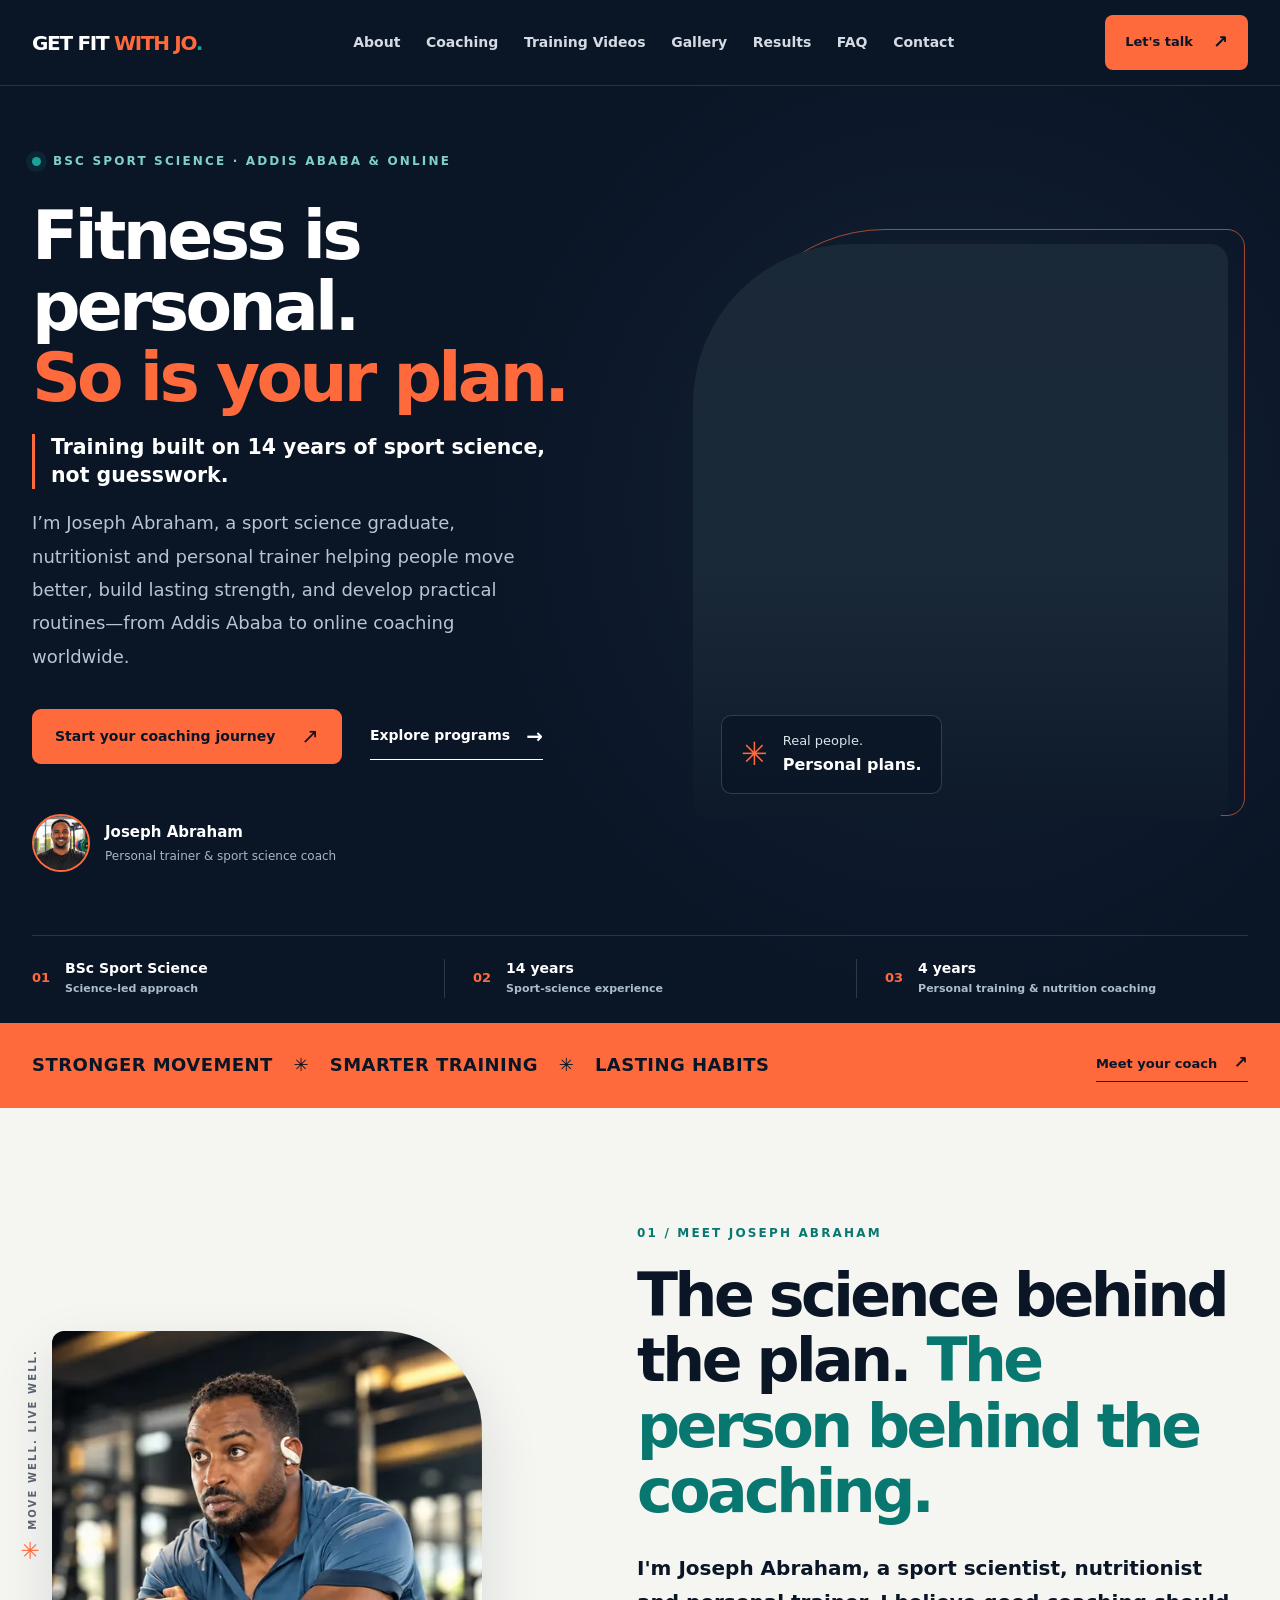
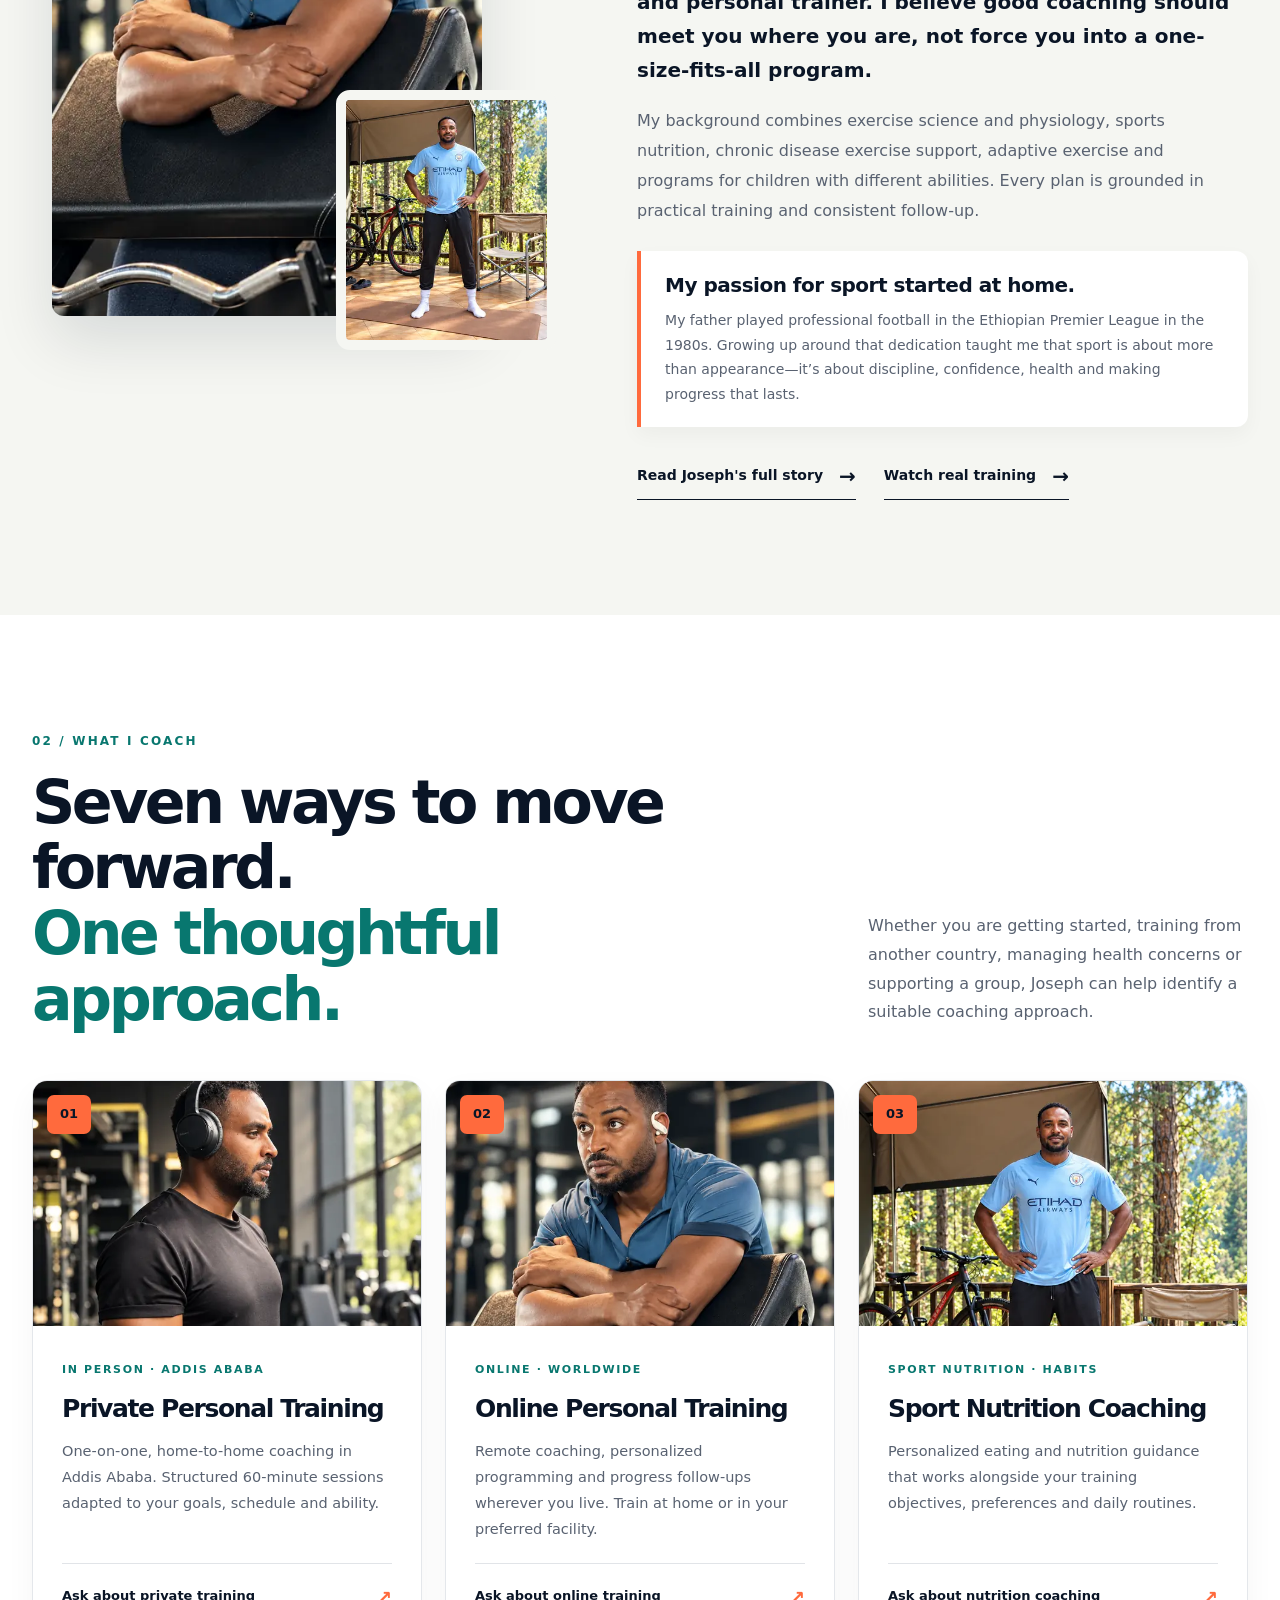
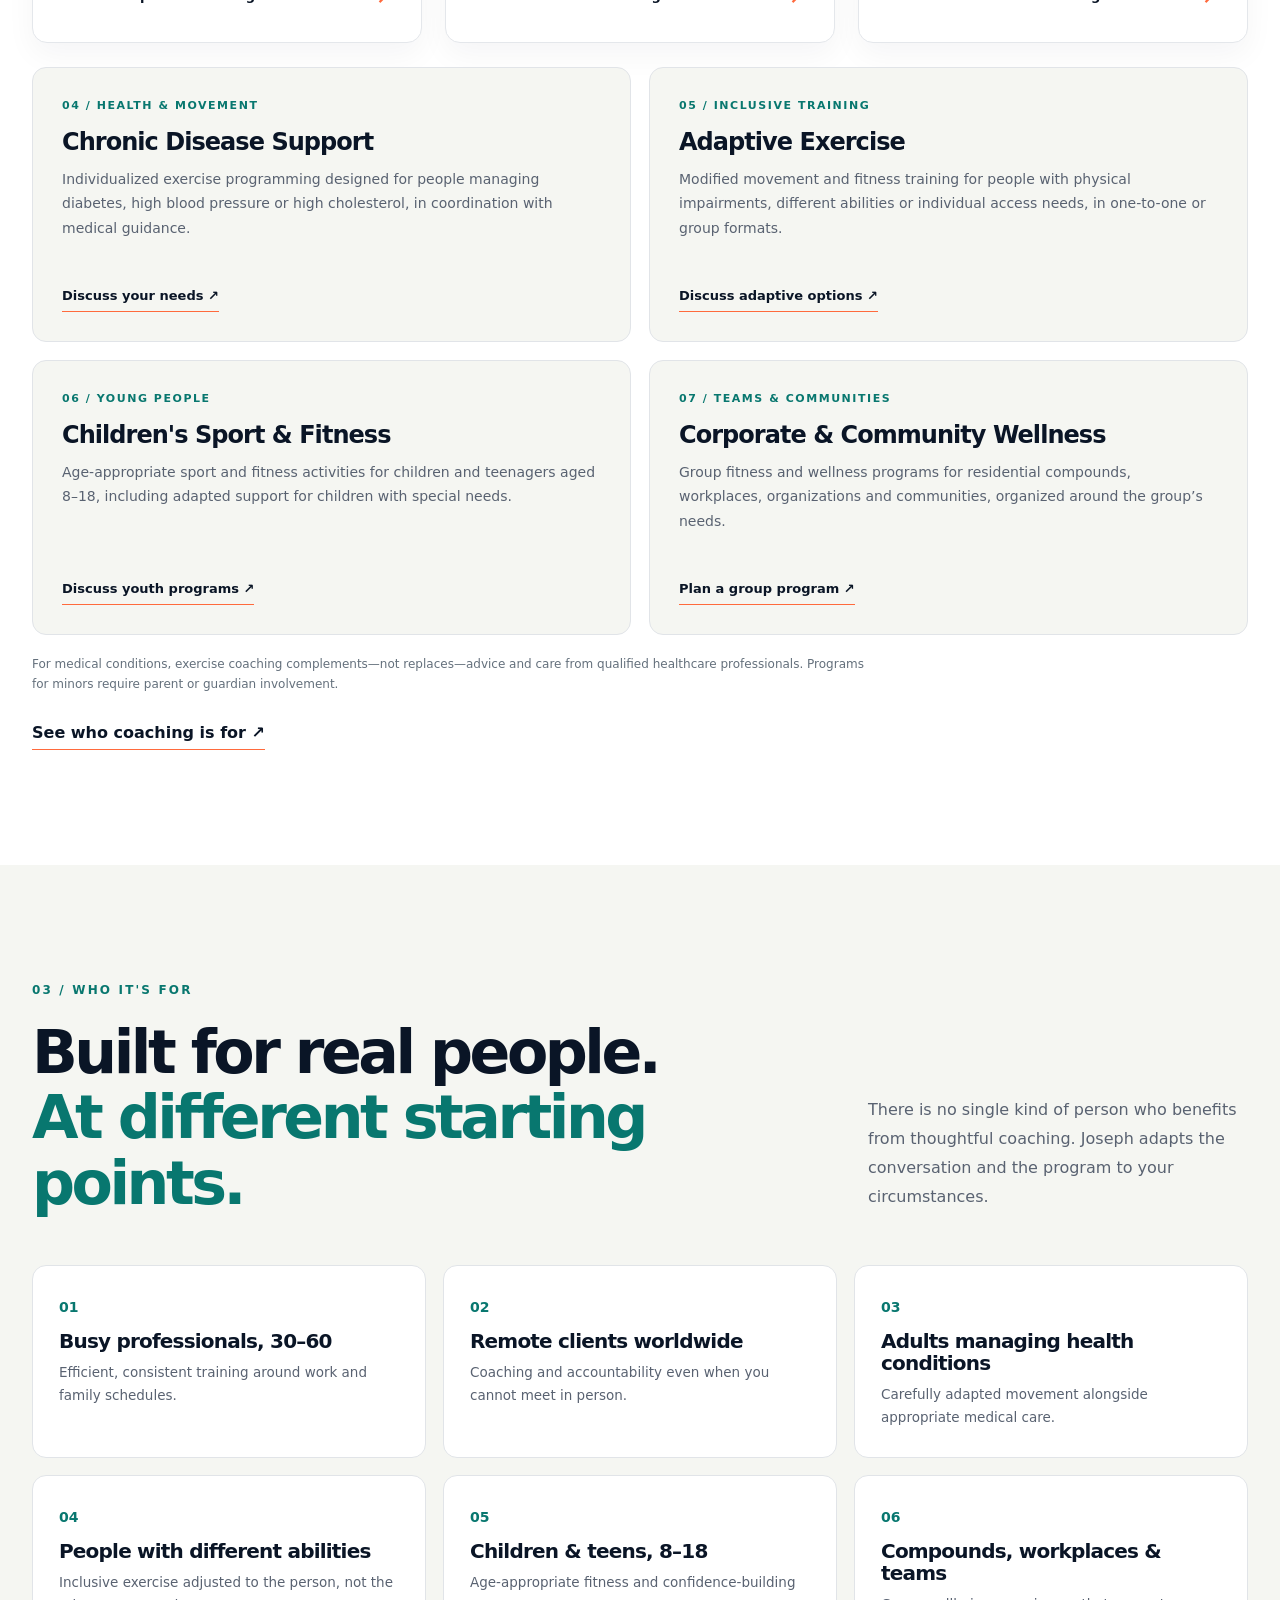
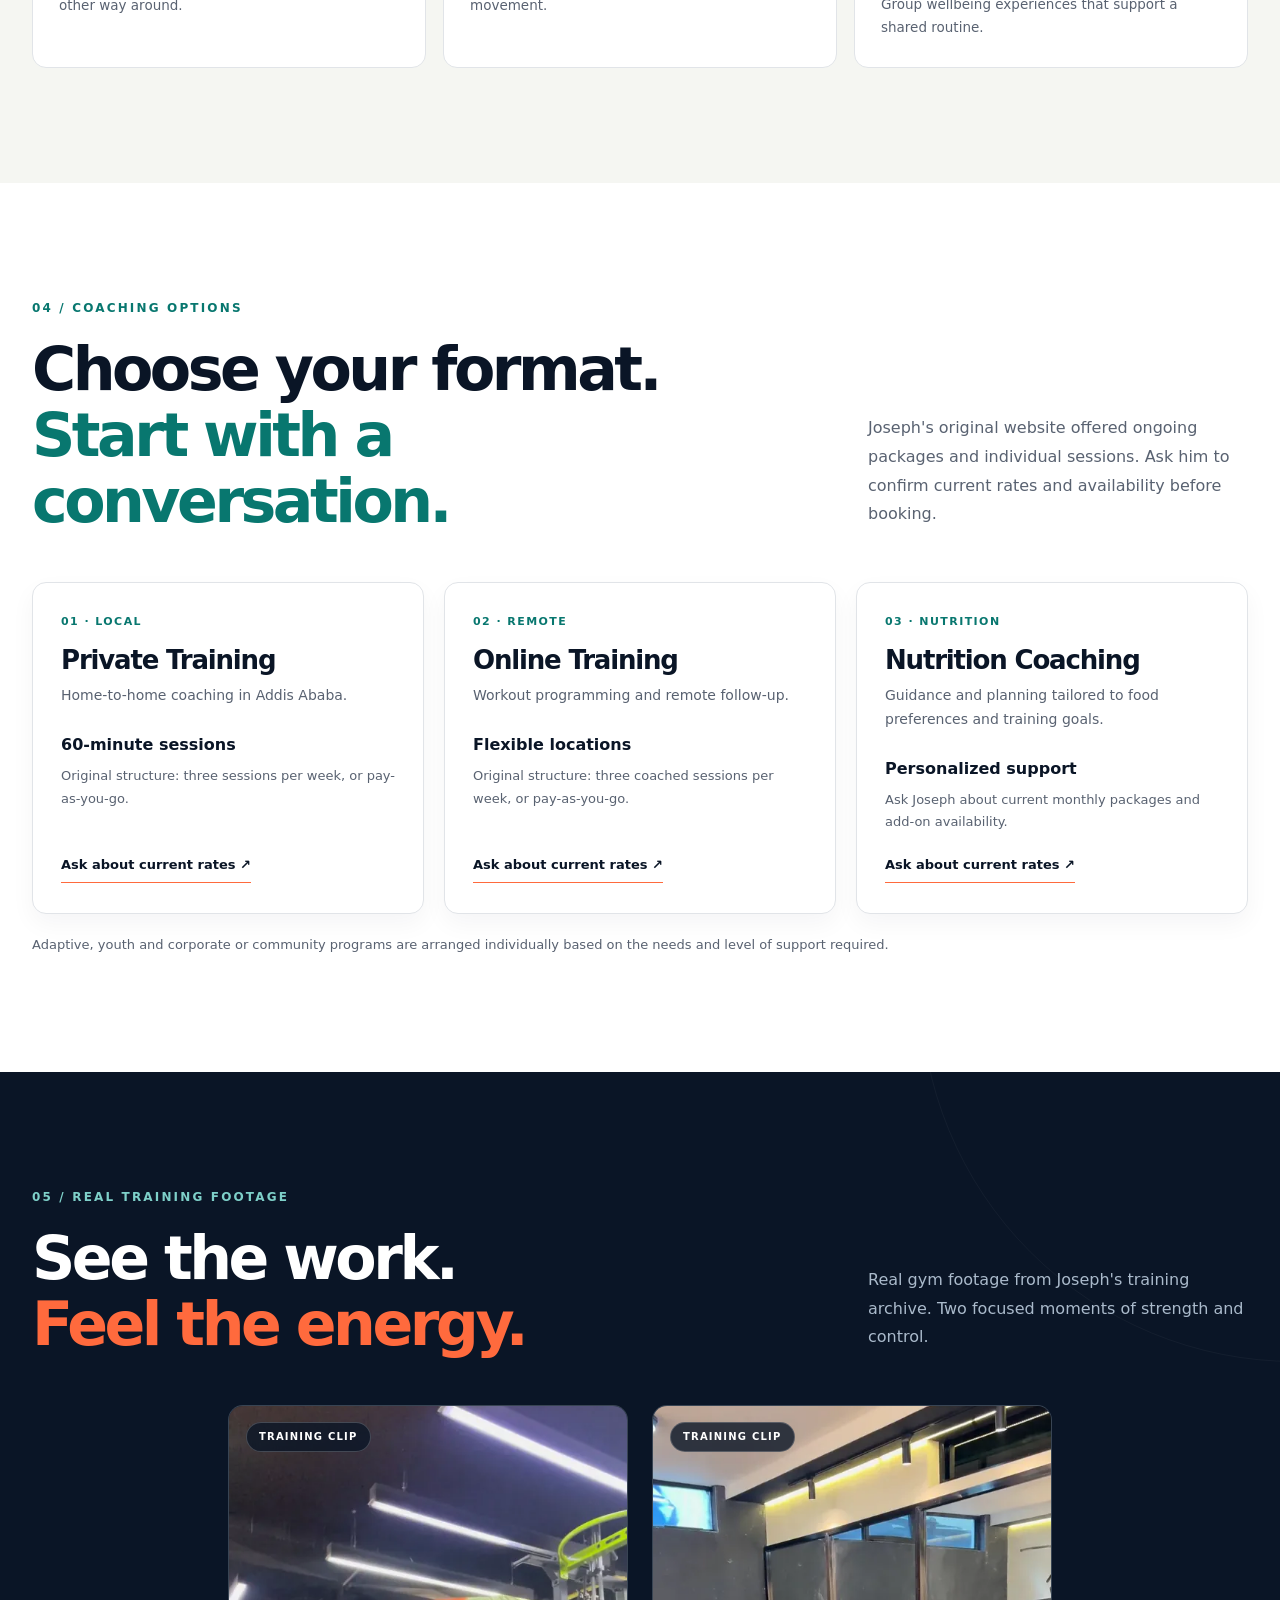
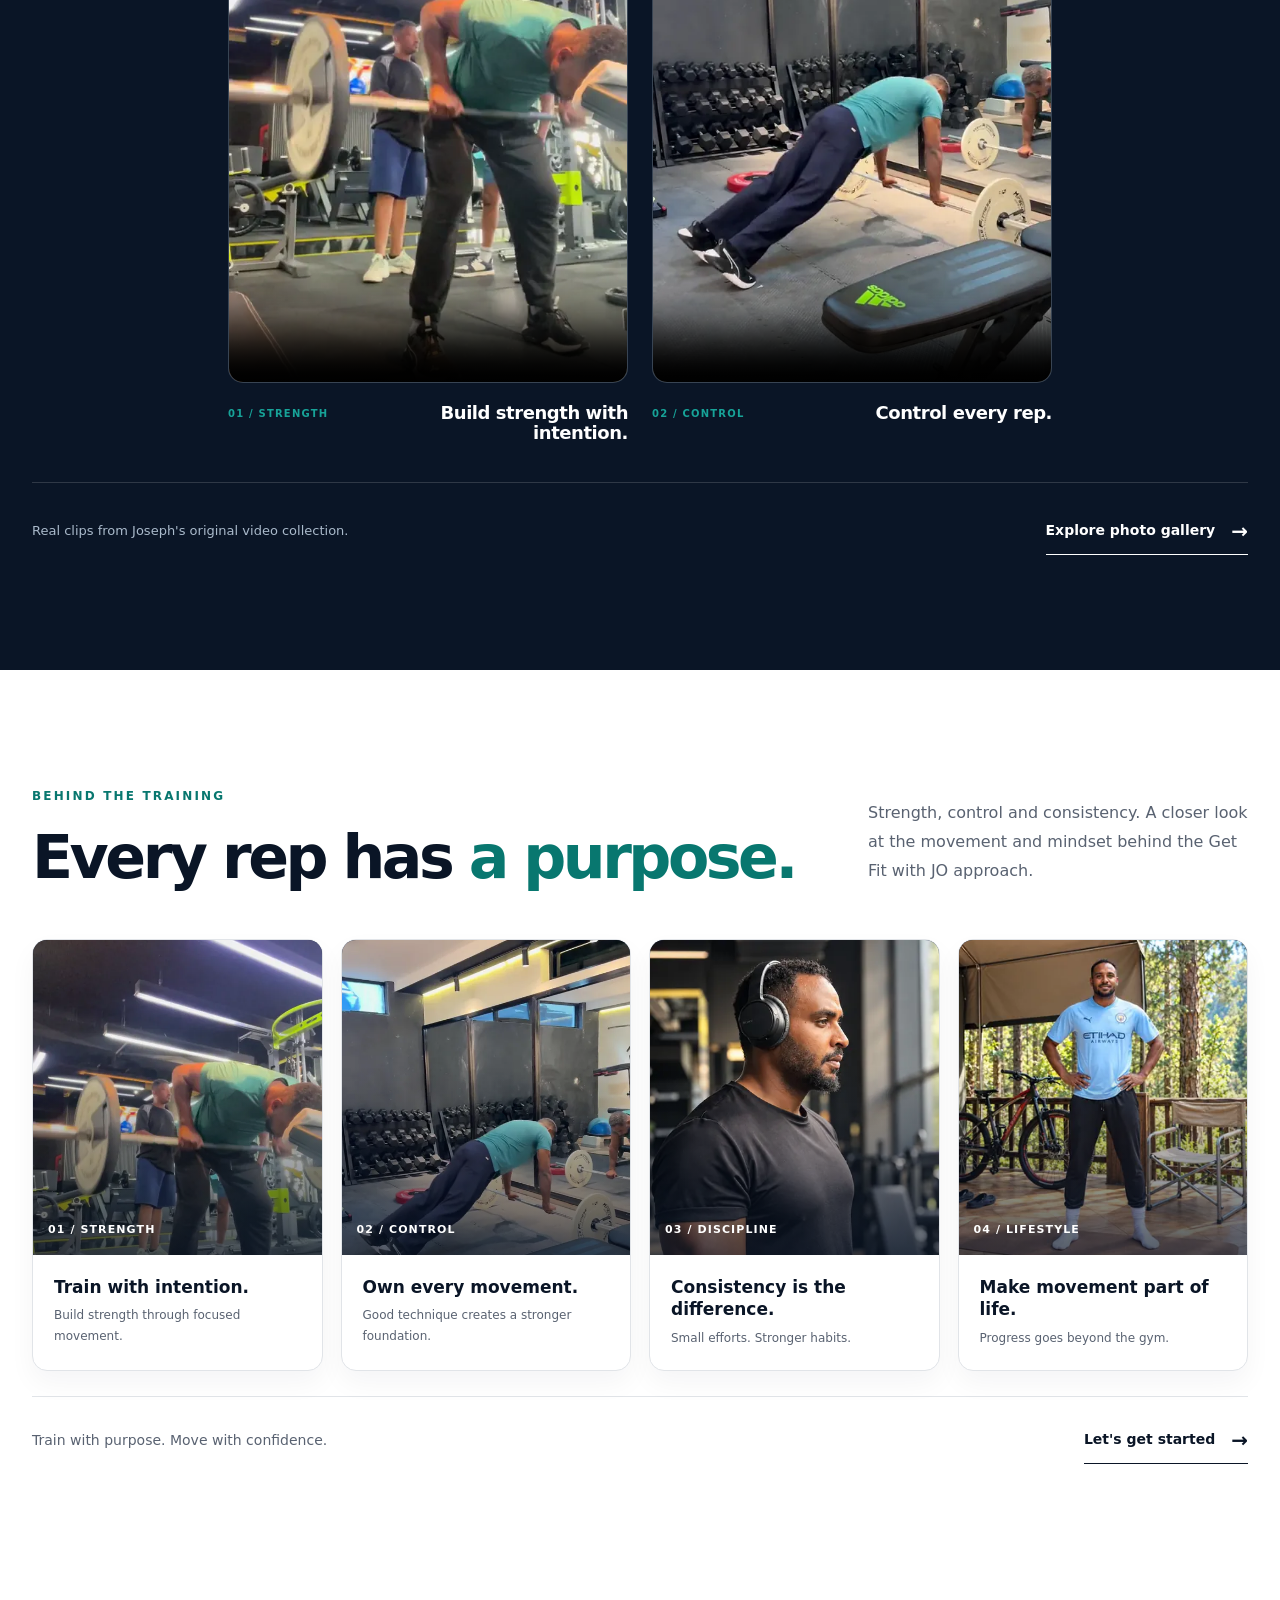
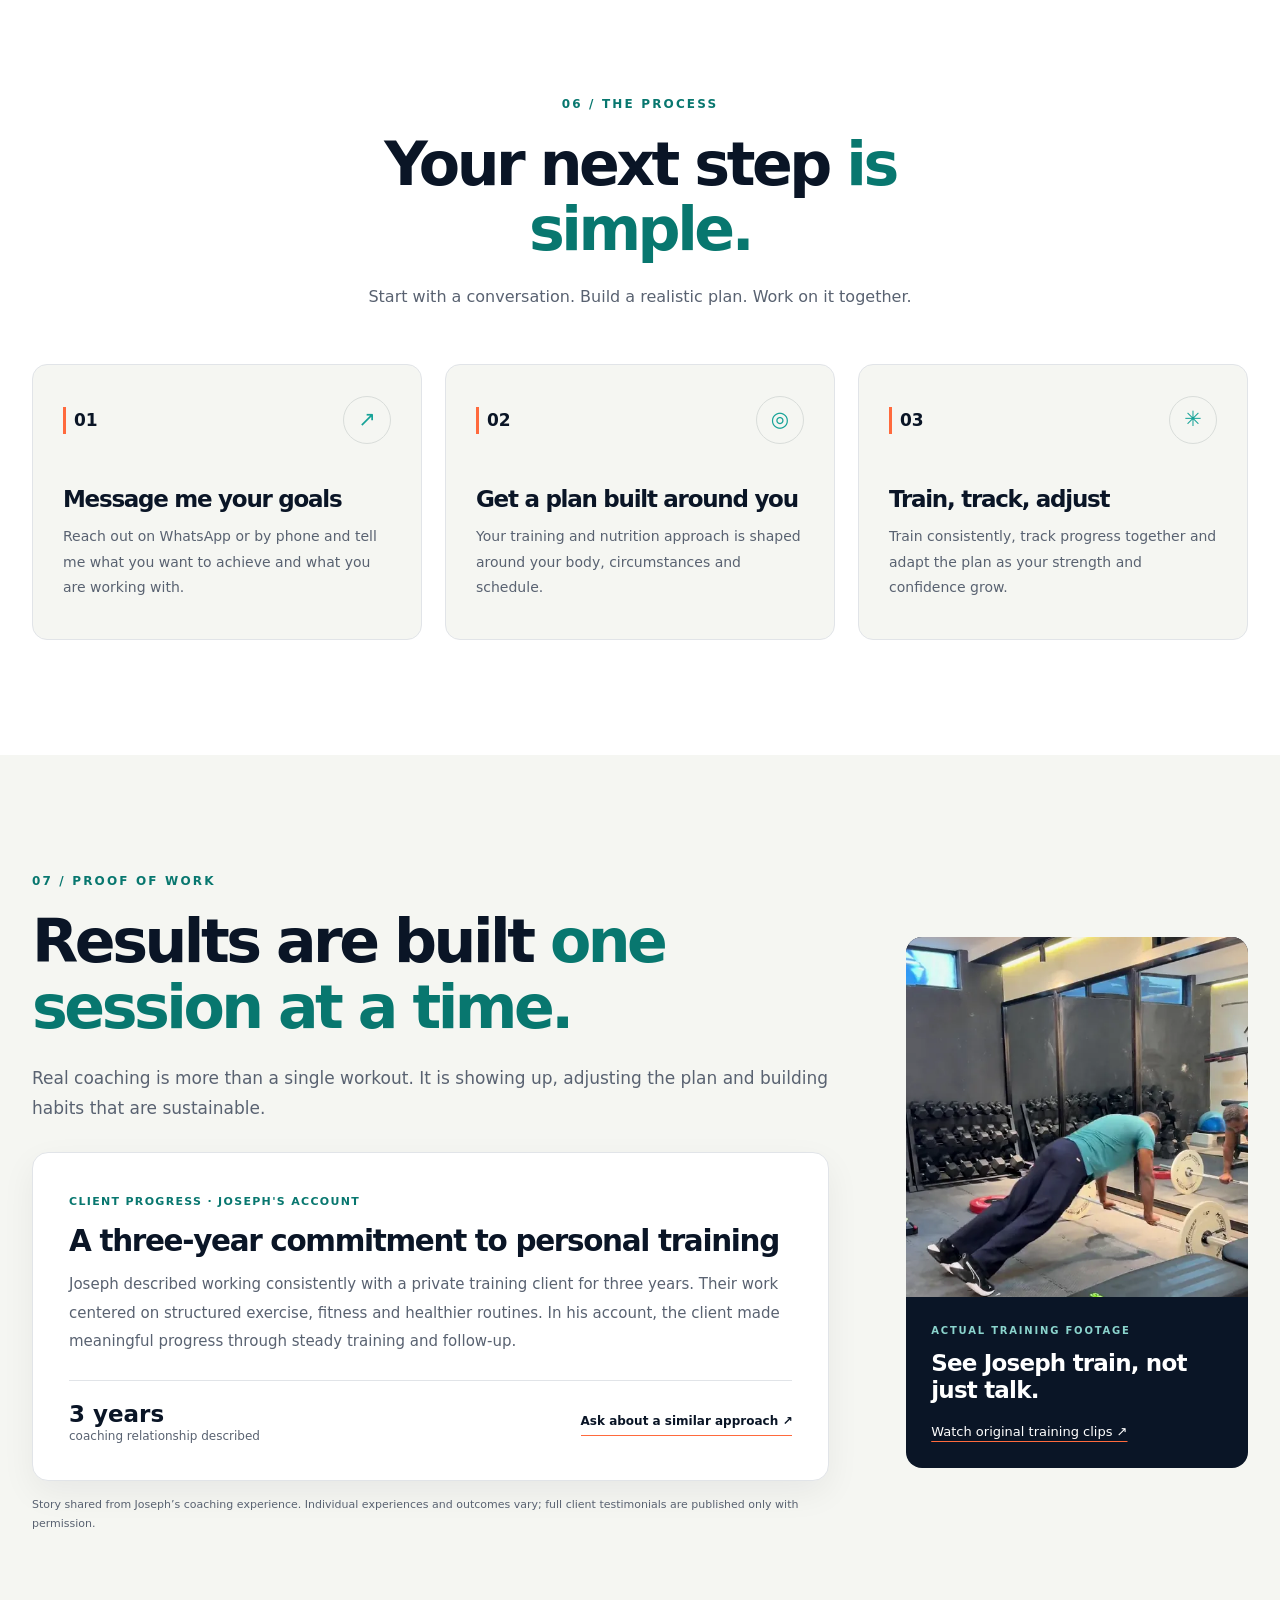
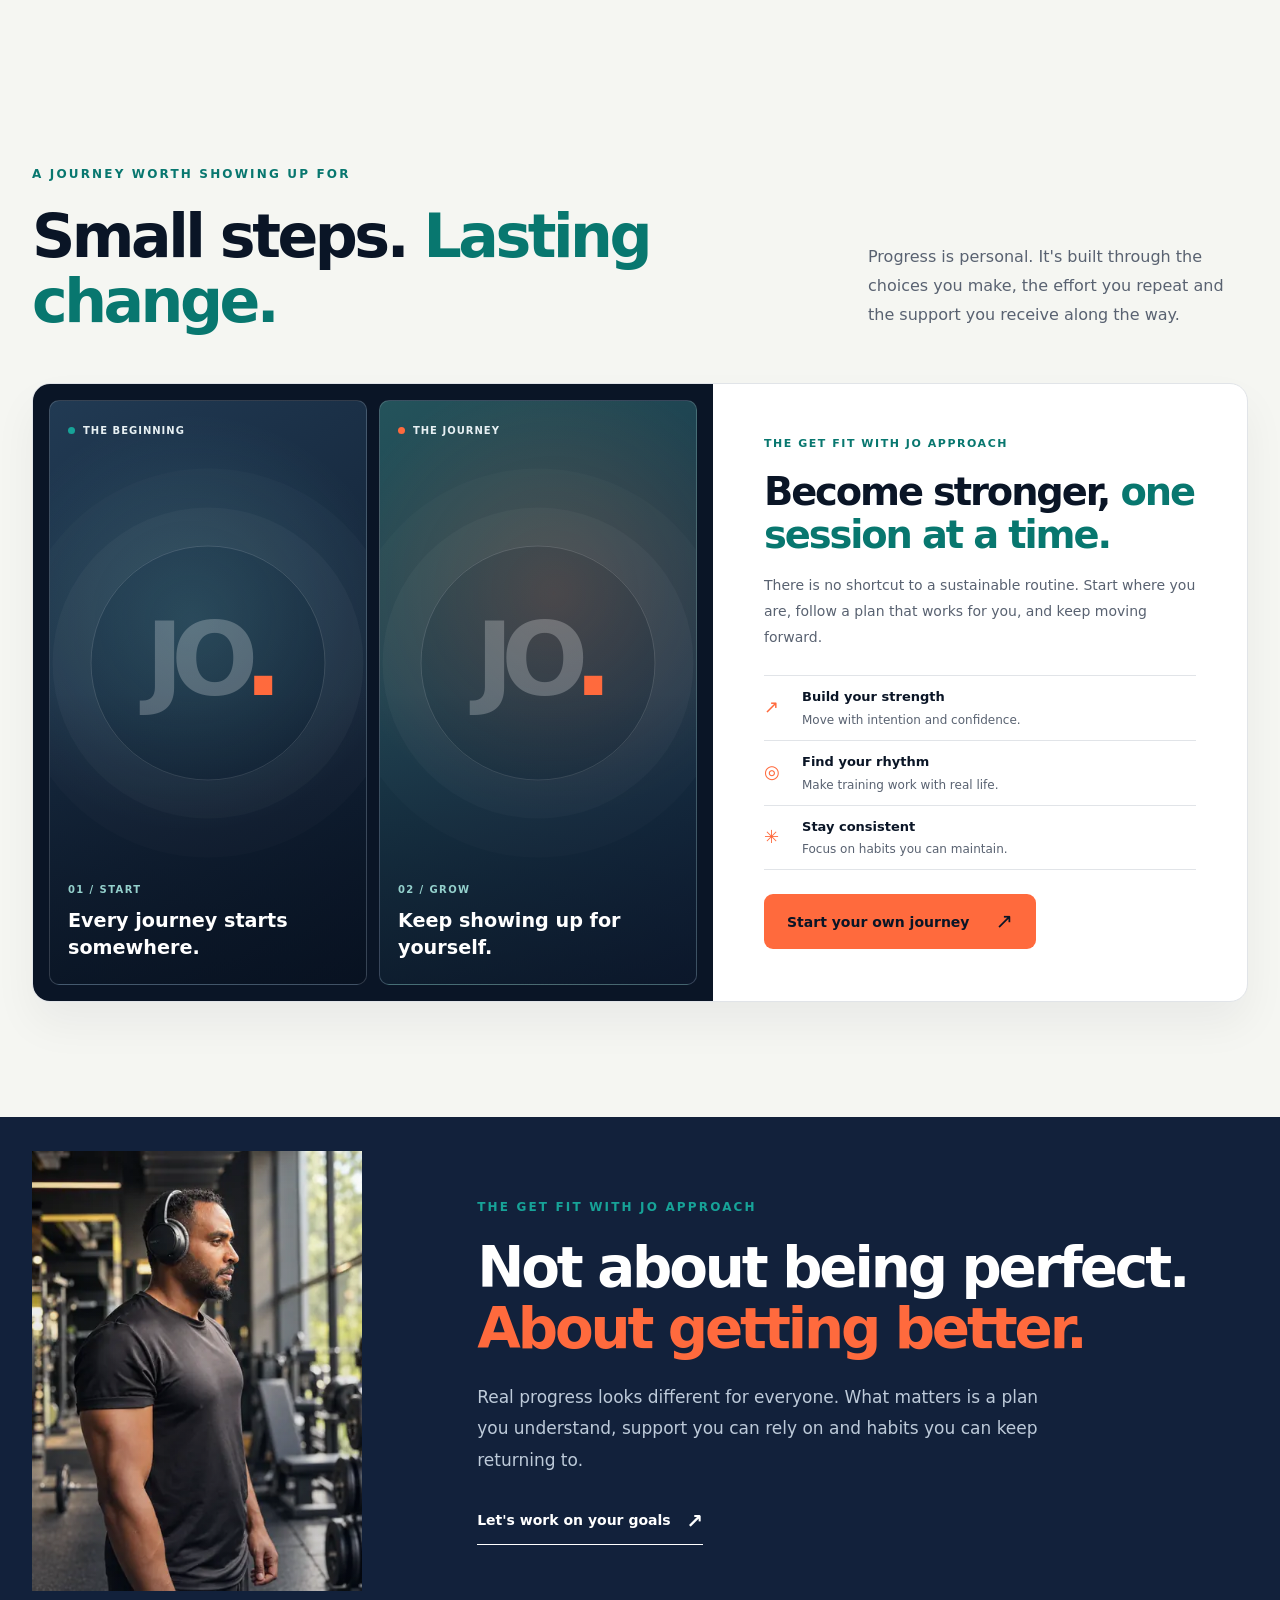
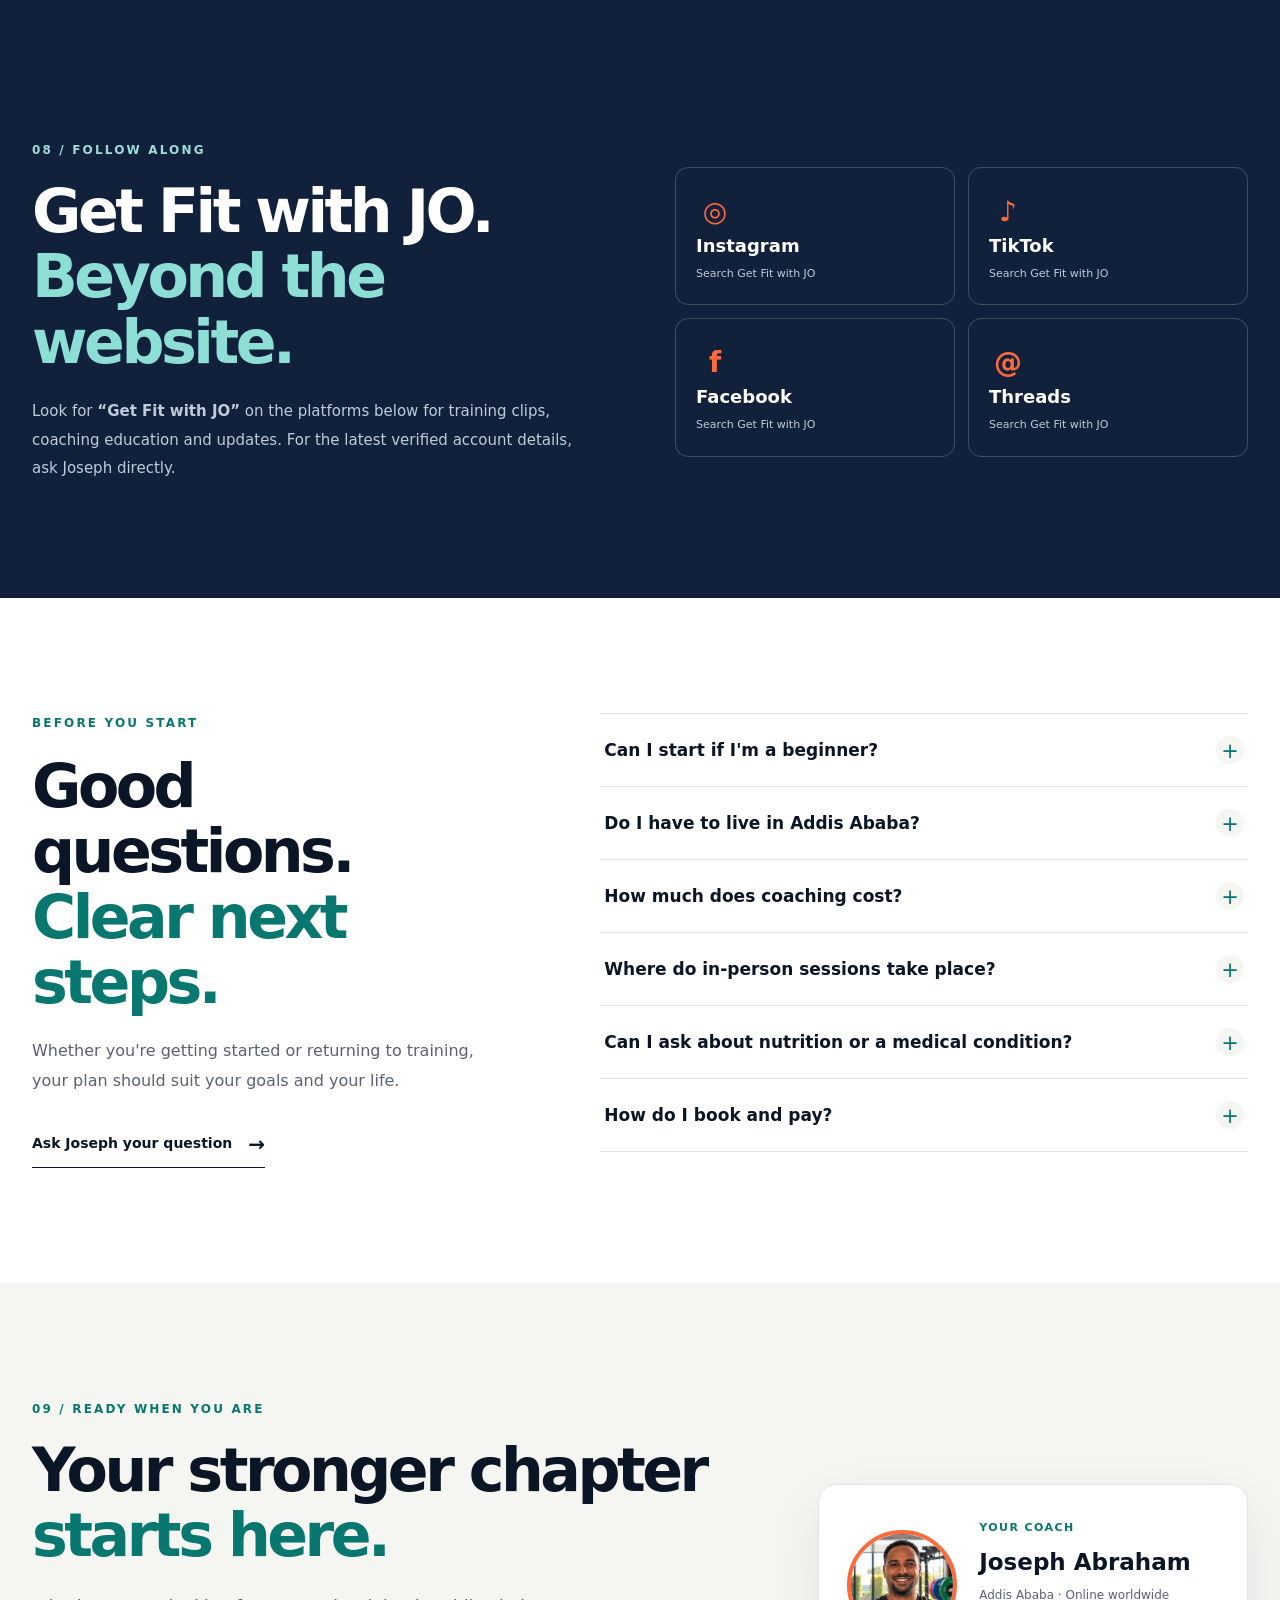
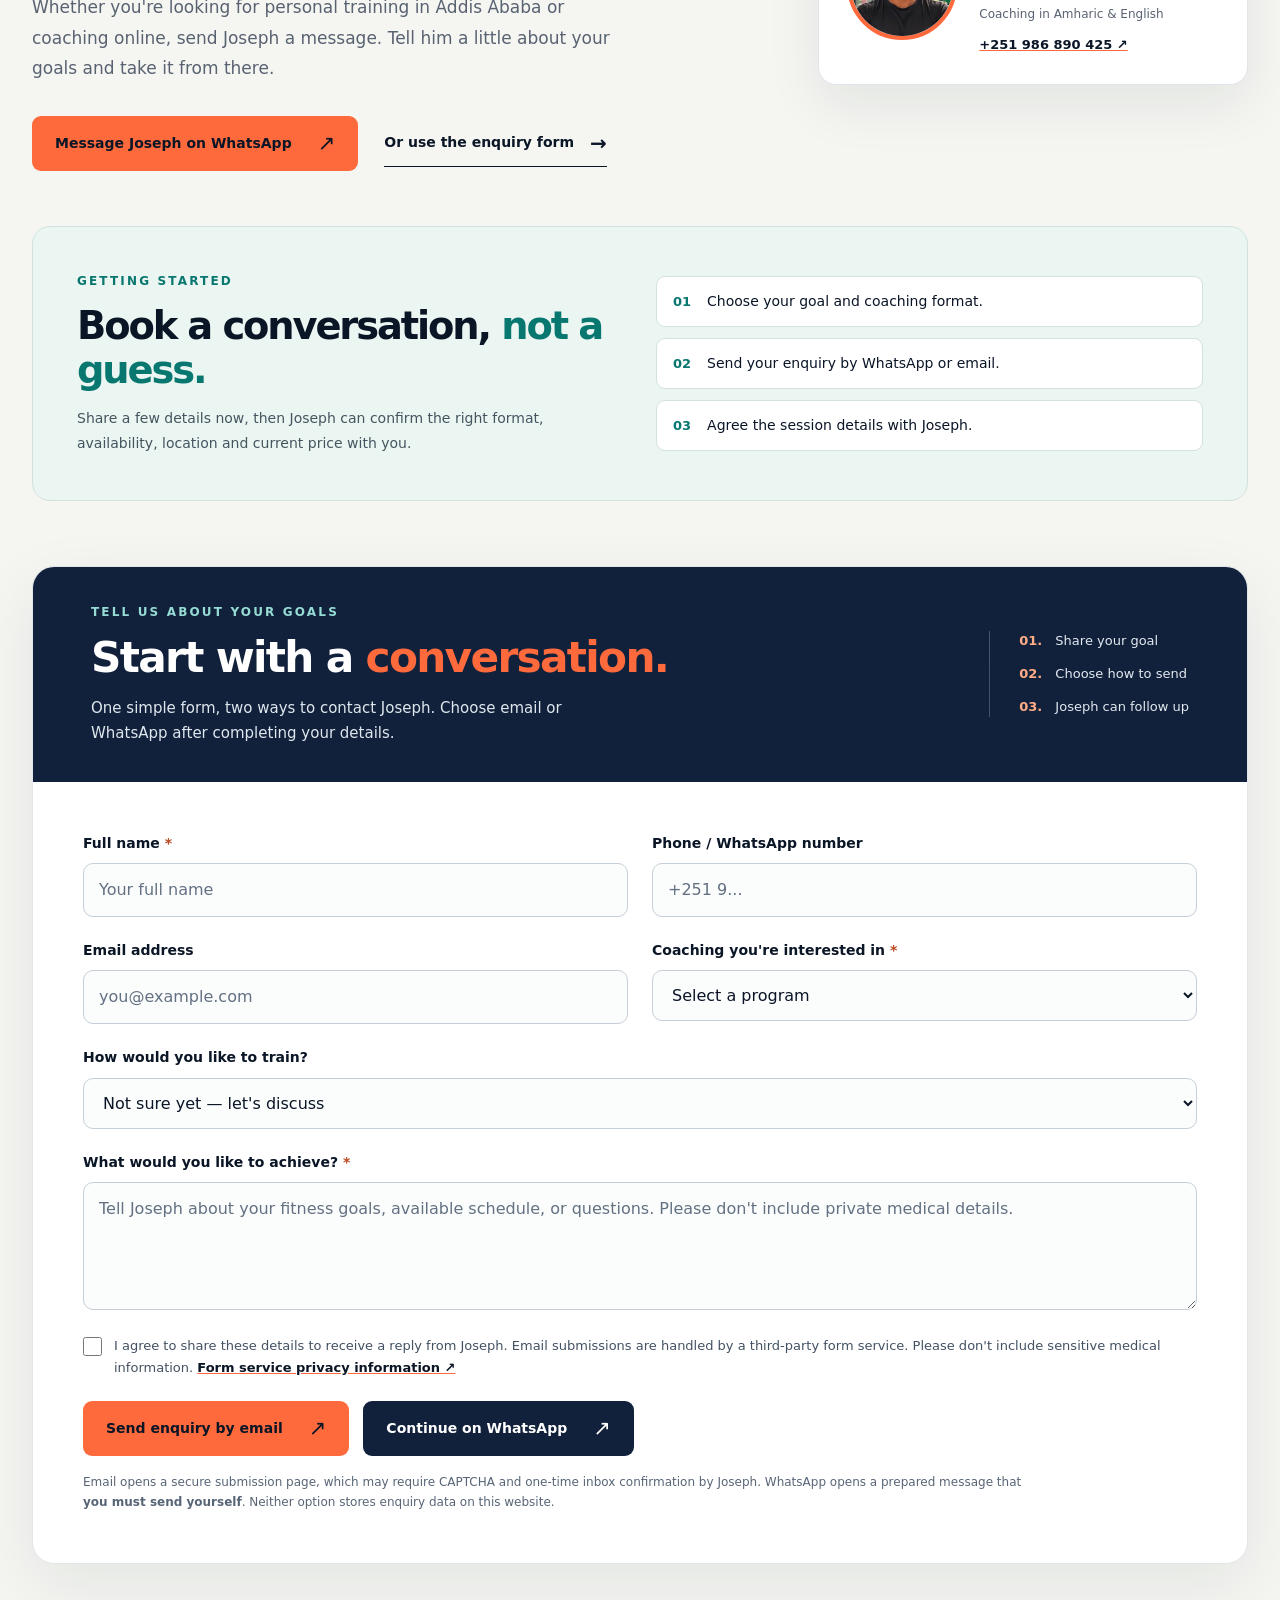
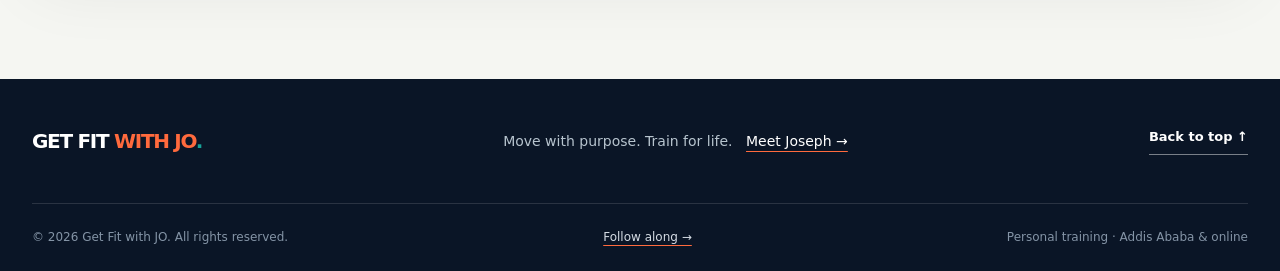
==== index.html @ 7a653150 "Replace unfinished gallery and transformation copy with JO visuals" ====
<!doctype html>
<html lang="en">
<head>
  <meta charset="utf-8">
  <meta name="viewport" content="width=device-width, initial-scale=1">
  <meta name="theme-color" content="#0A1526">
  <link rel="canonical" href="https://yohannesmulugeta.github.io/GET-FIT-WITH-JO/">
  <meta name="description" content="Sport-science-led personal training, online coaching, nutrition support, adaptive exercise, children’s fitness and wellness programs with Joseph Abraham in Addis Ababa and worldwide.">
  <meta property="og:type" content="website">
  <meta property="og:url" content="https://yohannesmulugeta.github.io/GET-FIT-WITH-JO/">
  <meta property="og:title" content="Get Fit with JO | Personal Coaching by Joseph Abraham">
  <meta property="og:description" content="Training built on 14 years of sport science, not guesswork. Meet Joseph and explore seven coaching services in Addis Ababa and online.">
  <meta property="og:image" content="https://yohannesmulugeta.github.io/GET-FIT-WITH-JO/assets/getfit-social-preview.webp">
  <meta property="og:image:alt" content="Illustrative gym portrait of fitness coach Joseph Abraham">
  <meta name="twitter:card" content="summary_large_image">
  <link rel="icon" href="assets/getfit-favicon.svg" type="image/svg+xml">
  <link rel="preload" href="assets/joseph-hero-fast.webp" as="image" type="image/webp" media="(min-width: 701px)" fetchpriority="high">
  <link rel="preload" href="assets/joseph-hero-mobile-fast.webp" as="image" type="image/webp" media="(max-width: 700px)" fetchpriority="high">
  <style id="site-css">
:root{
  --navy:#12213B;--deep:#0A1526;--orange:#FF6A3D;--teal:#17A398;
  --cream:#F5F6F2;--ink:#171B1F;--muted:#596271;--line:#E1E4E8;--teal-text:#08776F;
  --text:system-ui,-apple-system,'Segoe UI',Arial,sans-serif;--display:system-ui,-apple-system,'Segoe UI',Arial,sans-serif;
}
*,*::before,*::after{box-sizing:border-box}
html{scroll-behavior:smooth;scroll-padding-top:100px}
body{margin:0;color:var(--ink);background:#fff;font-family:var(--text);-webkit-font-smoothing:antialiased;font-size:16px;line-height:1.6}
body.menu-open{overflow:hidden}
a{color:inherit;text-decoration:none}img,video{display:block;max-width:100%}button{font:inherit}h1,h2,h3,p{margin:0}h1,h2,h3{font-family:var(--display);line-height:1.09;letter-spacing:-.055em}
.container{width:min(100% - 64px,1240px);margin-inline:auto}.skip-link{position:absolute;top:-100px;left:24px;z-index:100;background:var(--orange);color:var(--deep);padding:12px 18px;border-radius:4px}.skip-link:focus{top:12px}
:focus-visible{outline:3px solid var(--orange);outline-offset:4px}
.site-header{height:86px;background:var(--deep);color:#fff;border-bottom:1px solid rgba(255,255,255,.12);position:sticky;top:0;z-index:50}
.nav-shell{height:100%;display:flex;align-items:center;justify-content:space-between;gap:24px}
.brand{font-family:var(--display);font-size:20px;font-weight:700;letter-spacing:-.065em;white-space:nowrap;line-height:1}.brand>span{color:var(--orange)}.brand-dot{color:var(--teal)}
#site-nav{display:flex;gap:28px;align-items:center}#site-nav a{position:relative;font-size:14px;color:#D4DBE3;font-weight:600;transition:color .2s}#site-nav a:hover,#site-nav a[aria-current]{color:#fff}#site-nav a[aria-current]::after{content:"";position:absolute;left:0;right:0;bottom:-8px;height:2px;border-radius:2px;background:var(--orange)}
.nav-action{background:var(--orange);color:var(--deep);padding:13px 20px;font-size:13px;font-weight:700;border-radius:8px;white-space:nowrap;display:inline-flex;align-items:center;gap:20px;transition:transform .2s,filter .2s}.nav-action:hover{transform:translateY(-2px);filter:brightness(1.08)}.nav-action span{font-size:18px}
.menu-toggle{display:none;border:0;background:transparent;cursor:pointer;padding:12px;width:44px;height:44px;align-items:center;justify-content:center;flex-direction:column;gap:5px}.menu-toggle span{display:block;width:23px;height:2px;background:white;border-radius:3px;transition:transform .2s,opacity .2s}
.eyebrow{font-size:12px;font-weight:700;letter-spacing:.18em;line-height:1.7;text-transform:uppercase;color:var(--teal)}
.hero{color:#fff;background:var(--deep);overflow:hidden;position:relative}.hero-noise{position:absolute;right:0;top:0;width:64%;height:100%;opacity:.37;background:radial-gradient(ellipse at 60% 45%,#273b51 0,transparent 69%);pointer-events:none}.hero-layout{min-height:710px;display:grid;grid-template-columns:1fr .93fr;gap:clamp(28px,5vw,78px);align-items:center;padding-block:65px 38px;position:relative;z-index:1}
.hero-content{padding-bottom:25px}.hero-eyebrow{display:flex;align-items:center;gap:12px;color:#7ED0C9;margin-bottom:30px}.status-dot{height:9px;width:9px;background:var(--teal);border-radius:50%;box-shadow:0 0 0 6px rgba(23,163,152,.11)}
.hero h1{font-size:clamp(52px,5.3vw,79px);max-width:720px;line-height:1.045;color:#fff}.hero h1 span{color:var(--orange)}.hero-description{font-size:18px;line-height:1.85;color:#B8C5D1;max-width:520px;margin-top:28px}.hero-actions{display:flex;align-items:center;gap:28px;flex-wrap:wrap;margin-top:36px}
.button{display:inline-flex;align-items:center;justify-content:space-between;gap:26px;padding:17px 23px;font-weight:700;font-size:14px;border-radius:9px;white-space:nowrap;line-height:1.3;transition:transform .2s,box-shadow .2s}.button:hover{transform:translateY(-3px);box-shadow:0 16px 33px rgba(255,106,61,.19)}.button-orange{background:var(--orange);color:var(--deep)}.button span{font-size:21px;font-weight:500;line-height:1}.text-link{display:inline-flex;align-items:center;gap:16px;font-size:14px;font-weight:700;line-height:1.4;padding:9px 0;border-bottom:1px solid currentColor}.text-link span{font-size:20px}.light-link{color:#fff}.dark-link{color:var(--deep)}.text-link:hover{color:var(--orange)}
.coach-signature{display:flex;align-items:center;gap:15px;margin-top:50px}.coach-signature img{width:58px;height:58px;border-radius:50%;object-fit:cover;object-position:center;border:2px solid var(--orange)}.coach-signature strong,.coach-signature span{display:block}.coach-signature strong{font-family:var(--display);font-size:15px}.coach-signature span{color:#A9B6C7;font-size:12px;margin-top:3px}
.hero-visual{position:relative;min-width:0;height:590px;padding-top:15px;padding-right:20px}.hero-photo-frame>picture{display:block;width:100%;height:100%}.hero-photo-frame{height:100%;width:100%;border-radius:160px 18px 18px 18px;overflow:hidden;background:#1b2a38;position:relative;isolation:isolate}.hero-portrait{width:100%;height:100%;object-fit:cover;object-position:50% 42%;transform:scale(1);transition:transform .8s}.hero-photo-frame:hover .hero-portrait{transform:scale(1.025)}.hero-photo-frame::after{content:'';position:absolute;inset:0;background:linear-gradient(0deg,rgba(10,21,38,.8) 0,rgba(10,21,38,.03) 45%,rgba(10,21,38,.07) 100%);pointer-events:none}.visual-outline{position:absolute;top:0;right:3px;width:calc(100% - 35px);height:calc(100% - 3px);border:1px solid rgba(255,106,61,.62);border-radius:160px 18px 18px 18px;z-index:-1}.hero-floating-label{position:absolute;bottom:25px;left:28px;z-index:2;display:flex;align-items:center;gap:15px;background:rgba(10,21,38,.75);backdrop-filter:blur(8px);border:1px solid rgba(255,255,255,.16);padding:13px 19px;border-radius:10px;color:#DDE4E9;font-size:13px}.hero-floating-label strong{display:block;color:#fff;font-family:var(--display);font-size:16px}.label-mark{color:var(--orange);font-size:32px}
.hero-trust{display:grid;grid-template-columns:repeat(3,minmax(0,1fr));gap:20px;border-top:1px solid rgba(255,255,255,.13);padding-block:23px 25px;position:relative;z-index:1}.hero-trust>div{display:flex;align-items:center;gap:15px;font-size:14px;color:#CFD8E0;font-weight:600}.hero-trust>div+div{border-left:1px solid rgba(255,255,255,.15);padding-left:28px}.trust-icon{font-family:var(--display);font-size:13px;color:var(--orange)}
.intro-strip{background:var(--orange);color:var(--deep)}.intro-strip-inner{min-height:85px;display:flex;align-items:center;justify-content:space-between;gap:30px}.intro-strip p{font-family:var(--display);font-weight:700;letter-spacing:.025em;font-size:clamp(14px,1.5vw,18px)}.strip-asterisk{margin-inline:14px;font-weight:400}.intro-strip a{font-weight:700;font-size:13px;white-space:nowrap;border-bottom:1px solid var(--deep);padding-bottom:4px}.intro-strip a span{margin-left:12px;font-size:17px}
.section{padding:clamp(84px,9vw,132px) 0}.section-title{font-size:clamp(42px,4.7vw,67px);color:var(--deep);letter-spacing:-.058em}.section-title span{color:var(--teal-text)}.teal-eyebrow{color:var(--teal-text)}
.about-section{background:var(--cream)}.about-layout{display:grid;grid-template-columns:.89fr 1.11fr;gap:clamp(64px,9vw,142px);align-items:center}.about-visual{min-width:0;position:relative;padding-bottom:77px;padding-left:20px}.about-image-main{height:585px;max-width:430px;overflow:hidden;border-radius:12px 100px 12px 12px;background:#d1dedb;box-shadow:0 25px 60px rgba(10,21,38,.12)}.about-image-main img{width:100%;height:100%;object-fit:cover;object-position:48% 10%}.about-image-inset{position:absolute;bottom:43px;right:-35px;width:45%;height:260px;border:10px solid var(--cream);border-radius:14px;overflow:hidden;background:#d6e5ec}.about-image-inset img{width:100%;height:100%;object-fit:cover;object-position:center}.about-image-caption{position:absolute;top:18px;left:-20px;writing-mode:vertical-rl;transform:rotate(180deg);font-size:10px;font-weight:700;letter-spacing:.21em;color:var(--muted)}.small-cross{color:var(--orange);font-size:23px;vertical-align:middle}
.about-content>.eyebrow{margin-bottom:19px}.about-content>.section-title{max-width:640px}.about-content>.lead{font-size:20px;line-height:1.7;color:var(--deep);font-weight:600;margin-top:26px;max-width:610px}.about-content>p:not(.eyebrow):not(.lead){margin-top:19px;color:var(--muted);line-height:1.88;font-size:16px;max-width:600px}.about-points{margin:30px 0 25px;border-top:1px solid #D7DCD9}.about-points>div{display:grid;grid-template-columns:30px 1fr;column-gap:14px;padding:15px 0;border-bottom:1px solid #D7DCD9}.about-points span{color:var(--orange);font-size:20px;grid-row:span 2}.about-points strong{font-family:var(--display);font-size:16px;color:var(--deep)}.about-points small{font-size:13px;color:var(--muted);margin-top:4px;line-height:1.55}
.about-links{display:flex;flex-wrap:wrap;align-items:center;gap:10px 28px}
.programs-section{background:#fff}.section-heading{margin-bottom:48px}.split-heading{display:flex;justify-content:space-between;align-items:flex-end;gap:70px}.split-heading .eyebrow{margin-bottom:19px}.split-heading>p{max-width:380px;font-size:16px;line-height:1.8;color:var(--muted);margin-bottom:5px}.program-cards{display:grid;grid-template-columns:repeat(3,minmax(0,1fr));gap:23px}.program-card{background:#fff;border:1px solid #E4E7EB;border-radius:15px;overflow:hidden;box-shadow:0 12px 30px rgba(10,21,38,.045);transition:transform .25s,box-shadow .25s}@media(hover:hover){.program-card:hover{transform:translateY(-6px);box-shadow:0 23px 46px rgba(10,21,38,.1)}}.program-image{height:245px;position:relative;overflow:hidden;background:var(--navy)}.program-image img{width:100%;height:100%;object-fit:cover;transition:transform .55s}.program-card:hover img{transform:scale(1.06)}.program-number{position:absolute;top:14px;left:14px;border-radius:7px;background:var(--orange);font-family:var(--display);font-size:13px;font-weight:700;color:var(--deep);padding:9px 13px}.program-body{padding:29px 29px 30px}.program-type{font-size:11px;font-weight:700;letter-spacing:.15em;color:var(--teal-text)}.program-body h3{font-size:25px;line-height:1.15;color:var(--deep);margin:14px 0}.program-body p{font-size:14.5px;line-height:1.8;color:var(--muted);min-height:105px}.program-body>a{display:flex;align-items:center;justify-content:space-between;padding-top:18px;border-top:1px solid var(--line);font-size:13px;font-weight:700;color:var(--deep);margin-top:20px}.program-body>a span{font-size:19px;color:var(--orange)}.program-body>a:hover{color:var(--orange)}
.specialty-block{margin-top:40px;background:var(--cream);border-radius:16px;padding:37px 43px;display:grid;grid-template-columns:.8fr 1.2fr;gap:35px;align-items:center}.specialty-block h3{font-size:25px;color:var(--deep);line-height:1.2;margin-top:10px}.specialty-block h3 span{color:var(--teal-text)}.specialty-list{display:grid;grid-template-columns:1fr 1fr;gap:10px}.specialty-list span{background:white;border:1px solid var(--line);border-radius:9px;padding:13px 15px;font-size:13px;font-weight:700;color:var(--navy)}.specialty-list span::before{content:'↗';color:var(--orange);margin-right:10px}.medical-note{font-size:12px;color:#64707c;line-height:1.65;margin-top:20px;max-width:850px}
.training-section{background:var(--deep);color:#fff;position:relative;overflow:hidden}.training-section::before{content:'';position:absolute;width:750px;height:750px;border:1px solid rgba(255,255,255,.04);border-radius:50%;right:-390px;top:-460px}.training-section .section-title{color:#fff}.training-section .section-title span{color:var(--orange)}.training-section .split-heading>p{color:#AABACB}.training-section .eyebrow{color:#7ED0C9}.video-grid{display:grid;grid-template-columns:repeat(2,minmax(0,400px));justify-content:center;gap:24px}.video-card{min-width:0}.video-stage{position:relative;aspect-ratio:9/13;border:1px solid rgba(255,255,255,.15);overflow:hidden;border-radius:15px;background:#152335}.video-stage video{height:100%;width:100%;object-fit:cover}.video-length{position:absolute;top:16px;left:17px;background:rgba(10,21,38,.78);border:1px solid rgba(255,255,255,.2);border-radius:50px;padding:6px 12px;color:#fff;font-size:10px;letter-spacing:.12em;font-weight:700;pointer-events:none}.video-info{display:flex;justify-content:space-between;gap:20px;align-items:flex-start;padding:20px 0}.video-info span{font-size:10px;letter-spacing:.12em;color:var(--teal);white-space:nowrap;padding-top:3px;font-weight:700}.video-info h3{font-size:18px;color:#fff;letter-spacing:-.025em;font-weight:600;text-align:right}.training-bottom{display:flex;justify-content:space-between;gap:20px;align-items:center;border-top:1px solid rgba(255,255,255,.15);padding-top:25px;margin-top:20px}.training-bottom>span{font-size:13px;color:#AABACB}
.process-section{background:#fff}.centered-heading{text-align:center;max-width:750px;margin-inline:auto;margin-bottom:55px}.centered-heading .eyebrow{margin-bottom:17px}.centered-heading>p:last-child{margin-top:21px;color:var(--muted)}.process-steps{display:grid;grid-template-columns:repeat(3,1fr);gap:23px}.process-step{padding:31px 30px 37px;border:1px solid var(--line);border-radius:15px;background:var(--cream);min-height:276px}.step-head{display:flex;justify-content:space-between;align-items:center;margin-bottom:43px}.step-head span{font-family:var(--display);font-size:17px;color:var(--deep);border-left:3px solid var(--orange);padding-left:8px;font-weight:700}.step-head i{display:grid;place-items:center;width:48px;height:48px;border:1px solid #D9DDDA;border-radius:50%;color:var(--teal);font-size:21px;font-style:normal}.process-step h3{color:var(--deep);font-size:23px;margin-bottom:12px}.process-step p{font-size:14px;line-height:1.8;color:var(--muted)}
.belief-section{background:var(--navy);color:#fff;overflow:hidden}.belief-layout{display:grid;grid-template-columns:330px 1fr;align-items:center;gap:clamp(60px,9vw,130px);min-height:440px}.belief-photo{height:440px;overflow:hidden;position:relative}.belief-photo img{height:100%;width:100%;object-fit:cover;object-position:58% 30%}.belief-photo:after{content:'';position:absolute;inset:0;background:linear-gradient(0deg,rgba(18,33,59,.2),transparent)}.belief-copy{padding:80px 0}.belief-copy .eyebrow{margin-bottom:20px}.belief-copy h2{font-size:clamp(38px,4.4vw,60px);max-width:740px}.belief-copy h2 span{color:var(--orange)}.belief-copy p:not(.eyebrow){font-size:17px;max-width:570px;color:#BDCAD9;margin:22px 0;line-height:1.85}
.contact-section{padding:clamp(85px,9vw,125px) 0;background:var(--cream)}.contact-layout{display:grid;grid-template-columns:1.25fr .75fr;gap:70px;align-items:center}.contact-layout .eyebrow{margin-bottom:19px}.contact-layout .section-title{max-width:710px}.contact-layout>div:first-child>p:not(.eyebrow){font-size:17px;color:var(--muted);max-width:600px;line-height:1.8;margin-top:23px}.contact-buttons{display:flex;align-items:center;flex-wrap:wrap;gap:26px;margin-top:32px}.contact-card{display:flex;align-items:center;gap:22px;border-radius:18px;padding:28px;background:#fff;border:1px solid var(--line);box-shadow:0 20px 55px rgba(10,21,38,.08)}.contact-card img{width:110px;height:110px;object-fit:cover;border:4px solid var(--orange);border-radius:50%;flex-shrink:0}.contact-card span{font-size:11px;font-weight:700;color:var(--teal-text);letter-spacing:.13em}.contact-card strong{display:block;font-family:var(--display);color:var(--deep);font-size:23px;margin:5px 0}.contact-card p{font-size:12px;color:var(--muted)}.contact-card a{font-size:13px;font-weight:700;color:var(--deep);text-decoration:underline;text-decoration-color:var(--orange);display:block;margin-top:11px}
.site-footer{background:var(--deep);color:#fff}.footer-top{min-height:125px;display:flex;justify-content:space-between;align-items:center;gap:25px;border-bottom:1px solid rgba(255,255,255,.13)}.footer-top p{font-size:14px;color:#B7C4CE}.back-to-top{font-weight:700;font-size:13px;border-bottom:1px solid rgba(255,255,255,.45);padding-bottom:6px}.footer-bottom{padding-block:24px;display:flex;justify-content:space-between;gap:15px;font-size:12px;color:#8494A6}
@media(max-width:1120px){.container{width:min(100% - 54px,1160px)}.hero-layout{gap:30px;min-height:600px}.hero h1{font-size:clamp(44px,5.5vw,70px)}.hero-visual{height:500px}.about-layout{gap:60px}.about-image-main{height:520px}.about-image-inset{right:-15px}.section-title{font-size:clamp(40px,4.6vw,58px)}.contact-layout{gap:35px}.contact-card{flex-direction:column;align-items:flex-start}}
@media(max-width:1050px){.site-header{height:73px}.nav-action{margin-left:auto;padding:11px 16px}#site-nav{position:absolute;top:73px;left:0;right:0;background:var(--deep);border-bottom:1px solid rgba(255,255,255,.18);display:none;flex-direction:column;align-items:stretch;padding:19px 28px 32px;gap:0;box-shadow:0 20px 30px rgba(0,0,0,.17);max-height:calc(100dvh - 73px);overflow:auto}#site-nav.is-open{display:flex}#site-nav a{font-size:16px;padding:15px 0;border-bottom:1px solid rgba(255,255,255,.12)}#site-nav a[aria-current]::after{left:auto;right:0;bottom:17px;width:28px}.menu-toggle{display:flex;order:4}.menu-toggle[aria-expanded=true] span:nth-child(1){transform:translateY(7px) rotate(45deg)}.menu-toggle[aria-expanded=true] span:nth-child(2){opacity:0}.menu-toggle[aria-expanded=true] span:nth-child(3){transform:translateY(-7px) rotate(-45deg)}}
@media(max-width:900px){.hero-layout{grid-template-columns:1fr 1fr}.hero h1{font-size:clamp(43px,5.8vw,63px)}.hero-description{font-size:16px}.hero-visual{height:470px}.about-layout{grid-template-columns:.8fr 1.2fr;gap:35px}.about-image-main{height:490px}.about-image-inset{height:185px;bottom:42px}.split-heading{gap:35px}.split-heading>p{max-width:295px}.program-cards{gap:13px}.program-body{padding:22px}.program-body h3{font-size:22px}.program-body p{min-height:140px}.specialty-block{padding:28px}.video-info{display:block}.video-info h3{text-align:left;margin-top:10px}.belief-layout{grid-template-columns:250px 1fr;gap:45px}.contact-layout{grid-template-columns:1fr}.contact-card{flex-direction:row;max-width:500px}}
@media(max-width:700px){.container{width:min(100% - 40px,610px)}.hero-layout{display:flex;flex-direction:column;align-items:stretch;gap:24px;padding-block:65px 26px;min-height:0}.hero-content{padding-bottom:0}.hero h1{font-size:clamp(47px,9.6vw,68px)}.hero-description{font-size:16px;line-height:1.75}.hero-eyebrow{font-size:10px;letter-spacing:.14em;margin-bottom:23px}.hero-actions{margin-top:26px;gap:22px}.coach-signature{margin-top:32px}.hero-visual{height:clamp(355px,76vw,520px);padding-right:11px;margin-top:4px}.hero-photo-frame{border-radius:96px 14px 14px 14px}.visual-outline{border-radius:96px 14px 14px 14px}.hero-portrait{object-position:50% 42%;transform:scale(1)}.hero-photo-frame:hover .hero-portrait{transform:scale(1.025)}.hero-trust{grid-template-columns:1fr 1fr;gap:14px;padding:19px 0}.hero-trust>div{font-size:11px;gap:9px}.hero-trust>div+div{padding-left:12px}.hero-trust>div:nth-child(3){display:none}.intro-strip-inner{min-height:72px}.intro-strip p{font-size:12px}.strip-asterisk{margin-inline:5px}.intro-strip a{display:none}.section{padding:77px 0}.section-title{font-size:clamp(39px,8.5vw,55px)}.about-layout{display:flex;flex-direction:column;gap:26px}.about-visual{width:min(100%,480px);padding-bottom:35px;padding-left:16px}.about-image-main{height:500px;max-width:390px}.about-image-inset{height:200px;right:0;bottom:0}.about-content>.lead{font-size:18px;margin-top:20px}.split-heading{display:block}.split-heading>p{max-width:580px;margin-top:21px;font-size:15px}.section-heading{margin-bottom:32px}.program-cards{grid-template-columns:1fr;gap:20px}.program-card{display:grid;grid-template-columns:minmax(0,.9fr) minmax(0,1.1fr)}.program-image{height:100%;min-height:292px}.program-body p{min-height:0}.specialty-block{display:block;padding:28px}.specialty-list{margin-top:23px}.video-grid{grid-template-columns:repeat(2,minmax(0,1fr));gap:18px}.training-bottom{display:block}.training-bottom .text-link{margin-top:13px}.process-steps{grid-template-columns:1fr;gap:14px}.process-step{min-height:0;padding:23px}.step-head{margin-bottom:18px}.belief-layout{grid-template-columns:155px 1fr;gap:25px;min-height:320px}.belief-photo{height:370px}.belief-copy{padding:55px 0}.belief-copy h2{font-size:clamp(29px,5.4vw,45px)}.belief-copy p:not(.eyebrow){font-size:13px;line-height:1.6}.contact-layout{gap:30px}.footer-top{min-height:115px}.footer-top p{display:none}}
@media(max-width:510px){.container{width:calc(100% - 36px)}.site-header{height:67px}.nav-shell{gap:6px}.brand{font-size:17px}.nav-action{font-size:11px;padding:10px 12px;gap:7px}#site-nav{top:67px}.menu-toggle{padding:9px;width:38px}.hero-layout{padding-top:47px}.hero h1{font-size:clamp(44px,11.6vw,61px)}.hero-description{font-size:15px}.hero-actions{flex-direction:column;align-items:stretch;gap:8px}.hero-actions .button{width:100%;justify-content:space-between}.hero-actions .text-link{align-self:flex-start;margin-top:7px}.hero-visual{height:380px}.hero-floating-label{left:14px;bottom:16px;padding:10px;font-size:10px;gap:8px}.hero-floating-label strong{font-size:13px}.label-mark{font-size:24px}.hero-trust{gap:8px}.hero-trust>div{font-size:10px}.intro-strip p{font-size:11px;letter-spacing:0}.about-image-main{height:440px}.about-image-inset{height:180px;width:43%}.about-image-caption{font-size:9px}.program-card{display:flex;flex-direction:column}.program-image{min-height:0;height:218px}.program-body{padding:24px}.program-body p{font-size:14px}.specialty-block{padding:23px}.specialty-list{grid-template-columns:1fr}.video-grid{grid-template-columns:1fr;gap:20px}.video-info{display:flex}.video-info h3{text-align:right;margin-top:0;font-size:17px}.belief-layout{display:flex;flex-direction:column;gap:0}.belief-photo{height:240px;max-width:240px;align-self:flex-start}.belief-copy{padding:36px 0 56px}.belief-copy h2{font-size:41px}.belief-copy p:not(.eyebrow){font-size:15px}.contact-card{padding:20px;gap:14px}.contact-card img{width:88px;height:88px}.contact-card strong{font-size:19px}.contact-buttons{align-items:flex-start;flex-direction:column}.footer-bottom{display:block}.footer-bottom p+p{margin-top:5px}}
@media(max-width:350px){.nav-action{display:none}.menu-toggle{margin-left:auto}.hero h1{font-size:43px}.hero-visual{height:328px}.intro-strip p{font-size:10px}.about-image-main{height:395px}.about-image-inset{height:150px}.contact-card img{width:76px;height:76px}}
@media(prefers-reduced-motion:reduce){html{scroll-behavior:auto}*,*::before,*::after{animation-duration:.01ms!important;transition-duration:.01ms!important;scroll-behavior:auto!important}}

/* Lightweight mobile and accessibility refinements; original brand palette retained. */
.dark-link:hover,.program-body>a:hover{color:var(--teal-text)}
@media(max-width:700px){.hero-floating-label{backdrop-filter:none;background:rgba(10,21,38,.90)}}
@media(max-width:510px){.nav-action{min-height:44px;font-size:12px}.menu-toggle{width:44px;min-width:44px;min-height:44px}.hero-eyebrow{font-size:11px}}

/* Content restoration: every prior business section with zero new heavy media. */
#site-nav{gap:clamp(16px,2vw,26px)}#site-nav a{white-space:nowrap}
.hero-promise{margin-top:20px;font-family:var(--display);font-weight:700;font-size:clamp(17px,1.6vw,23px);line-height:1.35;color:#fff;max-width:520px;border-left:3px solid var(--orange);padding-left:16px}
.hero-description{margin-top:17px}.hero-trust strong,.hero-trust small{display:block;line-height:1.4}.hero-trust strong{font-size:14px;font-weight:700;color:#fff}.hero-trust small{font-size:11px;line-height:1.6;color:#ACBDCC;margin-top:2px}.hero-trust>div{align-items:center}
.about-origin{background:#fff;border-left:4px solid var(--orange);border-radius:0 12px 12px 0;padding:21px 24px;margin:25px 0 26px;box-shadow:0 8px 20px rgba(10,21,38,.04)}
.about-origin strong{display:block;color:var(--deep);font-family:var(--display);font-size:20px;line-height:1.3;letter-spacing:-.025em;margin-bottom:10px}
.about-origin p{color:var(--muted);line-height:1.75;font-size:14px}
.specialized-services{display:grid;grid-template-columns:repeat(2,minmax(0,1fr));gap:18px;margin-top:24px}
.special-service{background:var(--cream);border:1px solid var(--line);border-radius:14px;padding:29px;display:flex;flex-direction:column;align-items:flex-start;min-height:275px;transition:border-color .2s,transform .2s}
.special-service:hover{transform:translateY(-3px);border-color:#B8C6CB}
.service-no{font-size:11px;letter-spacing:.14em;font-weight:800;color:var(--teal-text)}.special-service h3{font-size:24px;color:var(--deep);margin-top:14px;letter-spacing:-.04em}
.special-service p{color:var(--muted);line-height:1.75;font-size:14px;margin:12px 0 20px}.special-service a{font-size:13px;font-weight:700;color:var(--deep);border-bottom:1px solid var(--orange);margin-top:auto;padding-bottom:4px}
.audience-section{background:var(--cream)}.audience-grid{display:grid;grid-template-columns:repeat(3,minmax(0,1fr));gap:17px}
.audience-tile{background:#fff;border:1px solid var(--line);padding:28px 26px;border-radius:14px;min-height:187px}
.audience-tile>span{font-family:var(--display);font-size:14px;font-weight:800;color:var(--teal-text)}.audience-tile h3{color:var(--deep);font-size:20px;margin-top:12px;letter-spacing:-.04em}.audience-tile p{color:var(--muted);font-size:13.5px;margin-top:8px;line-height:1.7}
.packages-section{background:#fff}.package-grid{display:grid;grid-template-columns:repeat(3,minmax(0,1fr));gap:20px}.package-option{padding:30px 28px;border:1px solid var(--line);border-radius:14px;display:flex;flex-direction:column;background:#fff;box-shadow:0 10px 25px rgba(10,21,38,.045)}
.package-option>span{color:var(--teal-text);font-size:11px;font-weight:800;letter-spacing:.13em}.package-option h3{margin:15px 0 10px;font-size:26px;letter-spacing:-.045em;color:var(--deep)}.package-option p{font-size:14px;color:var(--muted);line-height:1.7;margin-bottom:24px}.package-option strong{font-size:16px;color:var(--deep)}.package-option small{font-size:13px;line-height:1.7;color:var(--muted);margin-top:8px}.package-option a{font-size:13px;color:var(--deep);font-weight:700;margin-top:auto;padding-top:22px;border-bottom:1px solid var(--orange);padding-bottom:6px;width:max-content;max-width:100%}.package-note{font-size:13px;margin-top:20px;color:var(--muted);line-height:1.7}
.results-section{background:var(--cream)}.results-layout{display:grid;grid-template-columns:minmax(0,1.4fr) minmax(260px,.6fr);gap:clamp(36px,6vw,85px);align-items:center}.results-main .eyebrow{margin-bottom:18px}.results-intro{font-size:17px;color:var(--muted);line-height:1.75;margin:24px 0 28px}.client-story{background:#fff;border:1px solid var(--line);border-radius:16px;padding:34px 36px;box-shadow:0 12px 34px rgba(10,21,38,.06)}.story-label{color:var(--teal-text);font-size:11px;font-weight:800;letter-spacing:.12em}.client-story h3{color:var(--deep);font-size:clamp(24px,2.3vw,34px);margin:13px 0;letter-spacing:-.045em}.client-story p{font-size:15px;line-height:1.9;color:var(--muted)}.story-footer{display:flex;justify-content:space-between;gap:24px;align-items:center;border-top:1px solid var(--line);padding-top:20px;margin-top:24px}.story-footer span{font-size:12px;color:var(--muted)}.story-footer strong{font-family:var(--display);display:block;font-size:23px;color:var(--deep);line-height:1.15}.story-footer a{font-size:12px;font-weight:700;color:var(--deep);border-bottom:1px solid var(--orange);padding-bottom:4px}.results-disclaimer{font-size:11px;color:var(--muted);margin-top:15px;line-height:1.7}.results-aside{background:var(--deep);color:#fff;border-radius:16px;overflow:hidden}.results-photo{height:360px}.results-photo img{width:100%;height:100%;object-fit:cover;object-position:50% 45%}.results-aside-caption{padding:25px;display:flex;flex-direction:column;gap:11px}.results-aside-caption .eyebrow{font-size:10px;color:#8BD4CD}.results-aside-caption strong{font-family:var(--display);font-size:23px;line-height:1.2;letter-spacing:-.035em}.results-aside-caption a{font-size:13px;color:#fff;text-decoration:underline;text-decoration-color:var(--orange);text-underline-offset:5px;margin-top:6px}
.social-section{background:var(--navy);color:white}.social-layout{display:grid;grid-template-columns:minmax(0,1fr) minmax(0,1fr);gap:70px;align-items:center}.social-layout .eyebrow{margin-bottom:18px;color:#A0DCD7}.social-layout .section-title{color:#fff}.social-layout .section-title span{color:#8DDED4}.social-layout>div:first-child>p:not(.eyebrow){font-size:15px;color:#BFCBD9;line-height:1.9;max-width:550px;margin-top:22px}
.social-grid{display:grid;grid-template-columns:repeat(2,minmax(0,1fr));gap:13px}.social-tile{border:1px solid rgba(255,255,255,.2);border-radius:13px;padding:22px 20px;min-height:135px}.social-tile>span{display:grid;place-items:center;color:var(--orange);font-size:28px;font-weight:700;width:38px;height:38px}.social-tile strong,.social-tile small{display:block}.social-tile strong{font-size:18px;margin-top:4px}.social-tile small{font-size:11px;color:#BFCBD9;margin-top:4px}
.footer-about-link{display:inline-block;margin-left:9px;color:#fff;text-decoration:underline;text-decoration-color:var(--orange);text-underline-offset:5px}
/* About-page layout */
.about-page-hero{background:var(--deep);padding:clamp(75px,8vw,135px) 0;color:#fff}.about-page-layout{display:grid;grid-template-columns:minmax(0,1.05fr) minmax(300px,.95fr);gap:clamp(35px,5vw,85px);align-items:center}.about-page-hero h1{font-size:clamp(43px,5.5vw,77px);line-height:1.07;max-width:760px;margin:16px 0 22px}.about-page-hero h1 span{color:var(--orange)}.about-page-hero .eyebrow{color:#91DCD6}.about-page-hero p:not(.eyebrow){font-size:17px;line-height:1.85;color:#BFCBD9;max-width:580px}.about-page-image{height:550px;border-radius:180px 16px 16px 16px;overflow:hidden}.about-page-image img{height:100%;width:100%;object-fit:cover;object-position:center}.about-credential-grid{margin-top:29px;display:grid;grid-template-columns:repeat(3,1fr);gap:10px}.about-credential-grid div{padding:15px 5px;border-top:1px solid rgba(255,255,255,.2)}.about-credential-grid strong{font-size:19px;display:block;color:#fff}.about-credential-grid span{display:block;font-size:12px;color:#BFCBD9;margin-top:4px}
.story-section{background:var(--cream)}.story-layout{display:grid;grid-template-columns:minmax(0,1fr) minmax(0,.95fr);gap:clamp(30px,7vw,105px);align-items:start}.story-layout p{color:var(--muted);font-size:16px;line-height:1.95;margin-bottom:19px}.story-layout h2{margin:14px 0 28px}.story-highlight{padding:32px;border-radius:14px;border-left:5px solid var(--orange);background:#fff}.story-highlight h3{font-size:27px;color:var(--deep);margin-bottom:18px}.story-highlight strong{color:var(--deep)}.story-highlight p{font-size:15px}
.expertise-grid{display:grid;grid-template-columns:repeat(3,minmax(0,1fr));gap:14px}.expertise-grid div{padding:22px;border:1px solid var(--line);border-radius:12px;background:#fff;font-size:14px;font-weight:700;color:var(--deep)}.expertise-grid span{display:block;color:var(--teal-text);font-size:11px;letter-spacing:.13em;margin-bottom:10px}.story-link{display:inline-block;color:var(--deep);font-weight:700;margin-top:25px;border-bottom:1px solid var(--orange);padding-bottom:4px}
@media(max-width:1120px){.hero-promise{font-size:19px}}
@media(max-width:1010px){.hero-trust small{font-size:10px}.social-layout{gap:35px}}
@media(max-width:900px){#site-nav a{font-size:16px}.audience-grid{grid-template-columns:repeat(2,minmax(0,1fr))}.package-grid{gap:12px}.package-option{padding:24px}.results-layout{grid-template-columns:minmax(0,1.2fr) minmax(220px,.8fr);gap:28px}.results-photo{height:320px}}
@media(max-width:700px){.hero-promise{font-size:19px;margin-top:20px}.hero-trust{grid-template-columns:repeat(3,minmax(0,1fr));gap:8px}.hero-trust>div:nth-child(3){display:flex}.hero-trust>div{flex-direction:column;align-items:flex-start;gap:7px;padding:0 6px!important}.hero-trust strong{font-size:12px}.hero-trust small{font-size:9.5px}.specialized-services,.social-layout,.story-layout{grid-template-columns:1fr}.audience-grid{gap:12px}.package-grid{grid-template-columns:1fr}.package-option{min-height:0}.results-layout{grid-template-columns:1fr}.results-aside{display:grid;grid-template-columns:minmax(0,.55fr) minmax(0,1fr);align-items:stretch}.results-photo{height:240px}.social-grid{gap:10px}.about-page-layout{grid-template-columns:1fr}.about-page-image{height:400px;max-width:540px}.expertise-grid{grid-template-columns:repeat(2,minmax(0,1fr))}}
@media(max-width:510px){.hero-promise{font-size:17px}.hero-trust{grid-template-columns:repeat(3,minmax(0,1fr))}.hero-trust .trust-icon{font-size:11px}.hero-trust strong{font-size:11px}.hero-trust small{font-size:9px}.audience-grid,.specialized-services{grid-template-columns:1fr}.audience-tile{min-height:0;padding:23px}.special-service{min-height:0}.client-story{padding:25px 22px}.story-footer{flex-direction:column;align-items:flex-start}.results-aside{grid-template-columns:1fr}.results-photo{height:300px}.social-tile{padding:15px 12px;min-height:118px}.social-tile strong{font-size:16px}.social-tile small{font-size:10px}.about-credential-grid{grid-template-columns:1fr 1fr;gap:8px}.about-page-image{height:330px}}

/* Extra-small-screen readability for experience credentials */
@media(max-width:510px){.hero-trust{grid-template-columns:repeat(2,minmax(0,1fr))}.hero-trust>div:nth-child(3){grid-column:1/-1;flex-direction:row;align-items:center;padding-top:10px!important;border-top:1px solid rgba(255,255,255,.1)}.hero-trust strong{font-size:12px}.hero-trust small{font-size:10px}}


/* Coaching enquiry — responsive dual-channel contact form */
.enquiry-panel{scroll-margin-top:110px;margin-top:65px;background:#fff;border:1px solid var(--line);border-radius:22px;box-shadow:0 22px 68px rgba(10,21,38,.075);overflow:hidden}
.enquiry-intro{display:flex;align-items:center;justify-content:space-between;gap:40px;padding:35px clamp(22px,5vw,58px);background:var(--navy);color:white}
.enquiry-intro .eyebrow{color:#96DCD5;font-weight:700;margin:0 0 12px}
.enquiry-intro h3{font-size:clamp(30px,3.3vw,45px);line-height:1.12;letter-spacing:-.04em;color:#fff;margin:0}
.enquiry-intro h3 span{color:var(--orange)}
.enquiry-intro p:not(.eyebrow){font-size:15px;max-width:550px;color:#DFE7EE;line-height:1.7;margin:14px 0 0}
.enquiry-benefits{display:flex;flex-direction:column;gap:12px;flex:0 0 auto;border-left:1px solid rgba(255,255,255,.22);padding-left:29px;font-size:13px;color:#E2E9F0}
.enquiry-benefits strong{color:#FFAC87;margin-right:9px}
.enquiry-form{padding:clamp(22px,4vw,50px)}
.enquiry-fields{display:grid;grid-template-columns:repeat(2,minmax(0,1fr));gap:22px 24px}
.enquiry-field{display:flex;flex-direction:column;gap:9px;min-width:0}
.enquiry-field-full{grid-column:1/-1}
.enquiry-field label{font-size:14px;color:var(--deep);font-weight:700}
.enquiry-field label span{color:#BA481F}
.enquiry-field input,.enquiry-field select,.enquiry-field textarea{width:100%;min-width:0;border:1.5px solid #C6CFD7;border-radius:10px;padding:14px 15px;background:#FBFCFC;color:var(--deep);font:inherit;font-size:16px;line-height:1.5;transition:border-color .15s,box-shadow .15s}
.enquiry-field textarea{resize:vertical;min-height:128px}
.enquiry-field input:focus-visible,.enquiry-field select:focus-visible,.enquiry-field textarea:focus-visible,.enquiry-consent input:focus-visible,.enquiry-actions a:focus-visible,.enquiry-actions button:focus-visible{outline:3px solid rgba(23,163,152,.36);outline-offset:2px;border-color:var(--teal-text)}
.enquiry-field input::placeholder,.enquiry-field textarea::placeholder{color:#637182;opacity:1}
.enquiry-consent{display:flex;gap:12px;align-items:flex-start;margin:25px 0 23px;font-size:13px;color:#435162;line-height:1.65;cursor:pointer}
.enquiry-consent input{flex:0 0 19px;width:19px;height:19px;margin:2px 0 0;accent-color:var(--teal-text)}
.enquiry-consent a{color:var(--deep);font-weight:700;text-decoration:underline;text-decoration-color:var(--orange)}
.enquiry-actions{display:flex;flex-wrap:wrap;gap:14px;align-items:stretch}
.enquiry-actions .button{min-height:54px;min-width:225px;border:0;cursor:pointer;justify-content:center;text-align:center;font-family:inherit;white-space:normal}
.enquiry-actions button:disabled{opacity:.58;cursor:wait;transform:none}
.enquiry-whatsapp-button{color:#fff;background:var(--navy)}
.enquiry-whatsapp-button:hover{box-shadow:0 16px 35px rgba(18,33,59,.2)}
.enquiry-status{min-height:0;margin-top:15px;font-size:14px;line-height:1.65;font-weight:650}
.enquiry-status:empty{display:none}
.enquiry-status[data-state="success"]{color:#075D43}
.enquiry-status[data-state="error"]{color:#8C301D}
.enquiry-status[data-state="info"]{color:var(--navy)}
.enquiry-footnote{font-size:12px;color:#586576;line-height:1.65;margin-top:17px;max-width:940px}
.enquiry-honeypot{position:absolute!important;left:-9999px!important;width:1px!important;height:1px!important;overflow:hidden!important}
@media(max-width:760px){.enquiry-intro{align-items:flex-start;flex-direction:column;gap:23px}.enquiry-benefits{display:grid;grid-template-columns:repeat(3,1fr);width:100%;border-left:0;border-top:1px solid rgba(255,255,255,.22);padding:18px 0 0;gap:15px}.enquiry-benefits span{line-height:1.5}}
@media(max-width:520px){.enquiry-panel{margin-top:40px;border-radius:17px}.enquiry-intro{padding:25px 22px}.enquiry-fields{grid-template-columns:1fr;gap:19px}.enquiry-field-full{grid-column:auto}.enquiry-benefits{display:flex;gap:7px;font-size:12px}.enquiry-actions{flex-direction:column}.enquiry-actions .button{width:100%;min-width:0}.enquiry-form{padding:24px 19px}}
@media(prefers-reduced-motion:reduce){.enquiry-field input,.enquiry-field select,.enquiry-field textarea{transition:none}}

.footer-bottom a{color:#D4DBE3;text-decoration:underline;text-decoration-color:var(--orange);text-underline-offset:4px}
@media(max-width:1050px){#site-nav{gap:0}}

/* Get Fit with JO — editorial training gallery and coaching journey */
.jo-gallery-section{background:#fff}.jo-gallery-grid{display:grid;grid-template-columns:repeat(4,minmax(0,1fr));gap:18px}.jo-gallery-card{margin:0;min-width:0;border:1px solid var(--line);border-radius:15px;overflow:hidden;background:white;box-shadow:0 12px 27px rgba(10,21,38,.045)}.jo-gallery-image{height:315px;position:relative;overflow:hidden;background:var(--navy)}.jo-gallery-image img{width:100%;height:100%;object-fit:cover;object-position:center 32%;transition:transform .4s}.jo-gallery-card:hover img{transform:scale(1.04)}.jo-gallery-image:after{content:"";position:absolute;inset:40% 0 0;pointer-events:none;background:linear-gradient(0deg,rgba(10,21,38,.7),transparent)}.jo-gallery-index{position:absolute;z-index:1;left:15px;bottom:16px;font-size:11px;font-weight:800;letter-spacing:.1em;color:#fff}.jo-gallery-card figcaption{padding:21px}.jo-gallery-card figcaption strong{display:block;font-size:17px;line-height:1.35;color:var(--deep)}.jo-gallery-card figcaption span{display:block;font-size:12px;line-height:1.7;color:var(--muted);margin-top:7px}.jo-gallery-bottom{display:flex;justify-content:space-between;align-items:center;gap:20px;margin-top:25px;padding-top:20px;border-top:1px solid var(--line)}.jo-gallery-bottom p{color:var(--muted);font-size:14px}
.jo-transformations-section{background:var(--cream)}.jo-progress-showcase{display:grid;grid-template-columns:minmax(0,1.12fr) minmax(0,.88fr);background:white;border:1px solid var(--line);border-radius:18px;overflow:hidden;box-shadow:0 22px 44px rgba(10,21,38,.05)}.jo-progress-visual{min-width:0;min-height:450px;display:grid;grid-template-columns:repeat(2,minmax(0,1fr));gap:12px;padding:16px;background:var(--deep)}.jo-progress-frame{position:relative;isolation:isolate;overflow:hidden;min-width:0;display:flex;flex-direction:column;justify-content:space-between;padding:22px 18px;border-radius:10px;border:1px solid rgba(255,255,255,.16);background:radial-gradient(circle at 45% 38%,rgba(125,212,207,.18),transparent 52%),linear-gradient(145deg,#213A53,#0A1526)}.jo-progress-forward{background:radial-gradient(circle at 55% 33%,rgba(255,106,61,.2),transparent 52%),linear-gradient(145deg,#24535B,#12213B)}.jo-progress-frame:before{content:"";position:absolute;left:50%;top:45%;width:235px;height:235px;transform:translate(-50%,-50%);border:1px solid rgba(255,255,255,.15);border-radius:50%;box-shadow:0 0 0 38px rgba(255,255,255,.03),0 0 0 77px rgba(255,255,255,.02);z-index:-1}.jo-progress-frame:after{content:"";position:absolute;inset:50% 0 0;background:linear-gradient(0deg,rgba(6,15,29,.55),transparent);pointer-events:none;z-index:-1}.jo-progress-top{display:flex;align-items:center;gap:8px;color:#E7F0F3;font-size:10px;font-weight:800;letter-spacing:.1em}.jo-progress-dot{width:7px;height:7px;background:var(--teal);border-radius:50%;flex-shrink:0}.jo-progress-forward .jo-progress-dot{background:var(--orange)}.jo-progress-logo{align-self:center;margin:auto;color:rgba(255,255,255,.24);font-weight:800;font-size:clamp(55px,8vw,115px);line-height:1;letter-spacing:-.12em}.jo-progress-logo span{color:var(--orange)}.jo-progress-bottom{display:flex;flex-direction:column;gap:10px;color:#fff}.jo-progress-bottom small{color:#94D0CC;font-size:10px;font-weight:800;letter-spacing:.14em}.jo-progress-bottom strong{font-size:clamp(15px,1.5vw,21px);line-height:1.4}.jo-progress-copy{display:flex;flex-direction:column;align-items:flex-start;justify-content:center;padding:clamp(28px,4vw,55px)}.jo-progress-eyebrow{color:var(--teal-text);font-size:11px;font-weight:800;letter-spacing:.14em}.jo-progress-copy h3{margin:17px 0;font-size:clamp(30px,3vw,46px);color:var(--deep);line-height:1.13}.jo-progress-copy h3 span{color:var(--teal-text)}.jo-progress-copy>p{font-size:14px;line-height:1.85;color:var(--muted)}.jo-progress-values{width:100%;margin:24px 0;border-top:1px solid var(--line)}.jo-progress-values>div{display:flex;align-items:center;gap:13px;padding:11px 0;border-bottom:1px solid var(--line)}.jo-progress-values>div>span{flex:0 0 25px;color:var(--orange);font-size:18px}.jo-progress-values p{display:flex;flex-direction:column;margin:0}.jo-progress-values strong{font-size:13px;color:var(--deep)}.jo-progress-values small{font-size:12px;line-height:1.5;color:var(--muted);margin-top:3px}

.jo-faq-section{background:#fff}.jo-faq-layout{display:grid;grid-template-columns:minmax(250px,.85fr) minmax(0,1.15fr);gap:clamp(35px,7vw,100px);align-items:start}.jo-faq-intro>.eyebrow{margin-bottom:20px}.jo-faq-intro>p:not(.eyebrow){color:var(--muted);font-size:16px;line-height:1.85;margin:20px 0 26px}.jo-faq-items{border-top:1px solid var(--line)}.jo-faq-items details{border-bottom:1px solid var(--line);padding:0}.jo-faq-items summary{list-style:none;cursor:pointer;display:flex;justify-content:space-between;align-items:center;gap:15px;padding:22px 4px;font-weight:750;color:var(--deep);font-size:17px;line-height:1.45}.jo-faq-items summary::-webkit-details-marker{display:none}.jo-faq-items summary>span{display:grid;place-items:center;width:28px;height:28px;flex:none;border-radius:50%;background:var(--cream);color:var(--teal-text);font-size:21px;font-weight:500}.jo-faq-items details[open] summary>span{transform:rotate(45deg)}.jo-faq-items details p{padding:0 36px 25px 4px;color:var(--muted);font-size:14px;line-height:1.9}.jo-faq-items summary:focus-visible{outline:3px solid var(--orange);outline-offset:3px}
.jo-booking-guide{margin-top:55px;display:grid;grid-template-columns:1fr 1fr;gap:32px;align-items:center;border:1px solid #D2E2DF;border-radius:18px;background:#EBF5F1;padding:clamp(24px,3.5vw,44px)}.jo-booking-guide .eyebrow{margin-bottom:13px}.jo-booking-guide h3{color:var(--deep);font-size:clamp(27px,3vw,39px);line-height:1.15}.jo-booking-guide h3 span{color:var(--teal-text)}.jo-booking-guide p:not(.eyebrow){color:#455560;font-size:14px;line-height:1.8;margin-top:13px}.jo-booking-steps{list-style:none;margin:0;padding:0;display:grid;gap:11px}.jo-booking-steps li{display:flex;align-items:center;gap:16px;background:white;border:1px solid #D3E2E0;border-radius:9px;padding:14px 16px;font-size:14px;color:var(--deep);line-height:1.5}.jo-booking-steps strong{font-size:13px;color:var(--teal-text)}

@media(max-width:1100px){.jo-gallery-grid{grid-template-columns:repeat(2,minmax(0,1fr))}.jo-gallery-image{height:315px}.jo-progress-showcase{grid-template-columns:1fr}.jo-progress-visual{min-height:345px}.jo-progress-frame{min-height:345px}.jo-progress-logo{font-size:90px}}
@media(max-width:700px){.jo-faq-layout,.jo-booking-guide{grid-template-columns:1fr}.jo-faq-layout{gap:32px}.jo-gallery-grid{gap:12px}.jo-gallery-image{height:260px}.jo-gallery-card figcaption{padding:16px}.jo-gallery-card figcaption strong{font-size:15px}.jo-gallery-card figcaption span{font-size:11px}.jo-gallery-bottom{align-items:flex-start;flex-direction:column}.jo-progress-visual{min-height:290px;padding:10px}.jo-progress-frame{min-height:290px;padding:14px}.jo-progress-logo{font-size:70px}.jo-progress-copy{padding:30px 22px}.jo-booking-guide{margin-top:36px}}
@media(max-width:440px){.jo-gallery-grid{grid-template-columns:1fr}.jo-gallery-image{height:325px}.jo-gallery-card figcaption strong{font-size:17px}.jo-gallery-card figcaption span{font-size:12px}.jo-progress-visual{min-height:250px;gap:8px}.jo-progress-frame{min-height:250px;padding:13px 10px}.jo-progress-top{font-size:9px}.jo-progress-logo{font-size:55px}.jo-progress-bottom strong{font-size:14px}.jo-faq-items summary{font-size:16px;padding:18px 2px}}
@media(prefers-reduced-motion:reduce){.jo-gallery-image img,.jo-faq-items summary>span{transition:none}}
</style>
  <script src="script.js" defer></script>
  <title>Get Fit with JO | Personal Coaching by Joseph Abraham</title>
</head>
<body>
  <a href="#main" class="skip-link">Skip to content</a>
  <header class="site-header" id="top">
    <div class="container nav-shell">
      <a href="#top" class="brand" aria-label="Get Fit with JO, home">GET FIT <span>WITH JO<span class="brand-dot">.</span></span></a>
      <button class="menu-toggle" type="button" aria-controls="site-nav" aria-expanded="false" aria-label="Open navigation menu"><span></span><span></span><span></span></button>
      <nav id="site-nav" aria-label="Primary navigation">
        <a href="#about">About</a>
        <a href="#programs">Coaching</a>
        <a href="#training">Training Videos</a>
        <a href="#gallery">Gallery</a>
        <a href="#results">Results</a>
        <a href="#faq">FAQ</a>
        <a href="#contact">Contact</a>
      </nav>
      <a class="nav-action" href="https://wa.me/251986890425?text=Hello%20Joseph%2C%20I%27d%20like%20to%20ask%20about%20coaching." target="_blank" rel="noopener noreferrer">Let's talk <span aria-hidden="true">↗</span></a>
    </div>
  </header>

  <main id="main">
    <section class="hero" aria-labelledby="hero-title">
      <div class="hero-noise" aria-hidden="true"></div>
      <div class="container hero-layout">
        <div class="hero-content">
          <p class="eyebrow hero-eyebrow"><span class="status-dot" aria-hidden="true"></span> BSc SPORT SCIENCE · ADDIS ABABA & ONLINE</p>
          <h1 id="hero-title">Fitness is personal.<br><span>So is your plan.</span></h1>
          <p class="hero-promise">Training built on 14 years of sport science, not guesswork.</p>
          <p class="hero-description">I’m Joseph Abraham, a sport science graduate, nutritionist and personal trainer helping people move better, build lasting strength, and develop practical routines—from Addis Ababa to online coaching worldwide.</p>
          <div class="hero-actions">
            <a class="button button-orange" href="https://wa.me/251986890425?text=Hello%20Joseph%2C%20I%27d%20like%20to%20start%20coaching.%20Can%20we%20talk%20about%20my%20goals%3F" target="_blank" rel="noopener noreferrer">Start your coaching journey <span aria-hidden="true">↗</span></a>
            <a class="text-link light-link" href="#programs">Explore programs <span aria-hidden="true">→</span></a>
          </div>
          <div class="coach-signature">
            <img src="assets/joseph-avatar-fast.webp" alt="AI-assisted headshot of Joseph Abraham smiling" width="196" height="196" decoding="async">
            <div><strong>Joseph Abraham</strong><span>Personal trainer & sport science coach</span></div>
          </div>
        </div>
        <div class="hero-visual">
          <div class="hero-photo-frame">
            <picture><source media="(max-width: 700px)" type="image/webp" srcset="assets/joseph-hero-mobile-fast.webp"><img class="hero-portrait" src="assets/joseph-hero-fast.webp" alt="AI-assisted gym portrait of Joseph smiling with arms crossed" fetchpriority="high" decoding="async" width="760" height="790"></picture>
            <div class="hero-floating-label"><span class="label-mark" aria-hidden="true">✳</span><span>Real people.<strong>Personal plans.</strong></span></div>
          </div>
          <span class="visual-outline" aria-hidden="true"></span>
        </div>
      </div>
      <div class="container hero-trust">
        <div><span class="trust-icon" aria-hidden="true">01</span><span><strong>BSc Sport Science</strong><small>Science-led approach</small></span></div>
        <div><span class="trust-icon" aria-hidden="true">02</span><span><strong>14 years</strong><small>Sport-science experience</small></span></div>
        <div><span class="trust-icon" aria-hidden="true">03</span><span><strong>4 years</strong><small>Personal training & nutrition coaching</small></span></div>
      </div>
    </section>

    <section class="intro-strip" aria-label="Our philosophy">
      <div class="container intro-strip-inner"><p>STRONGER MOVEMENT <span class="strip-asterisk">✳</span> SMARTER TRAINING <span class="strip-asterisk">✳</span> LASTING HABITS</p><a href="#about" >Meet your coach <span aria-hidden="true">↗</span></a></div>
    </section>

    <section class="section about-section" id="about" aria-labelledby="about-title">
      <div class="container about-layout">
        <div class="about-visual">
          <div class="about-image-main"><img src="assets/joseph-about-fast.webp" loading="lazy" alt="AI-assisted portrait of Joseph leaning on gym equipment" width="550" height="690" decoding="async"></div>
          <div class="about-image-inset"><img src="assets/joseph-outdoor-fast.webp" loading="lazy" alt="AI-assisted outdoor fitness portrait of Joseph on a wooded deck" width="340" height="440" decoding="async"></div>
          <div class="about-image-caption"><span class="small-cross">✳</span> MOVE WELL. LIVE WELL.</div>
        </div>
        <div class="about-content">
          <p class="eyebrow teal-eyebrow">01 / MEET JOSEPH ABRAHAM</p>
          <h2 class="section-title" id="about-title">The science behind the plan.<span> The person behind the coaching.</span></h2>
          <p class="lead">I'm Joseph Abraham, a sport scientist, nutritionist and personal trainer. I believe good coaching should meet you where you are, not force you into a one-size-fits-all program.</p>
          <p>My background combines exercise science and physiology, sports nutrition, chronic disease exercise support, adaptive exercise and programs for children with different abilities. Every plan is grounded in practical training and consistent follow-up.</p>
          <div class="about-origin">
            <strong>My passion for sport started at home.</strong>
            <p>My father played professional football in the Ethiopian Premier League in the 1980s. Growing up around that dedication taught me that sport is about more than appearance—it’s about discipline, confidence, health and making progress that lasts.</p>
          </div>
          <div class="about-links"><a class="text-link dark-link" href="about.html">Read Joseph's full story <span aria-hidden="true">→</span></a><a class="text-link dark-link" href="#training">Watch real training <span aria-hidden="true">→</span></a></div>
        </div>
      </div>
    </section>

    <section class="section programs-section" id="programs" aria-labelledby="programs-title">
      <div class="container">
        <div class="section-heading split-heading">
          <div><p class="eyebrow teal-eyebrow">02 / WHAT I COACH</p><h2 class="section-title" id="programs-title">Seven ways to move forward.<br><span>One thoughtful approach.</span></h2></div>
          <p>Whether you are getting started, training from another country, managing health concerns or supporting a group, Joseph can help identify a suitable coaching approach.</p>
        </div>
        <div class="program-cards">
          <article class="program-card">
            <div class="program-image"><img src="assets/joseph-strength-fast.webp" loading="lazy" width="640" height="480" decoding="async" alt="AI-assisted side-profile gym portrait of Joseph wearing headphones"><span class="program-number">01</span></div>
            <div class="program-body"><span class="program-type">IN PERSON · ADDIS ABABA</span><h3>Private Personal Training</h3><p>One-on-one, home-to-home coaching in Addis Ababa. Structured 60-minute sessions adapted to your goals, schedule and ability.</p><a href="https://wa.me/251986890425?text=Hello%20Joseph%2C%20I%27m%20interested%20in%20private%20personal%20training." target="_blank" rel="noopener noreferrer">Ask about private training <span aria-hidden="true">↗</span></a></div>
          </article>
          <article class="program-card">
            <div class="program-image"><img src="assets/joseph-coaching-fast.webp" loading="lazy" width="640" height="480" decoding="async" alt="AI-assisted gym portrait of Joseph leaning on training equipment"><span class="program-number">02</span></div>
            <div class="program-body"><span class="program-type">ONLINE · WORLDWIDE</span><h3>Online Personal Training</h3><p>Remote coaching, personalized programming and progress follow-ups wherever you live. Train at home or in your preferred facility.</p><a href="https://wa.me/251986890425?text=Hello%20Joseph%2C%20I%27m%20interested%20in%20online%20personal%20training." target="_blank" rel="noopener noreferrer">Ask about online training <span aria-hidden="true">↗</span></a></div>
          </article>
          <article class="program-card">
            <div class="program-image"><img src="assets/joseph-nutrition-fast.webp" loading="lazy" width="640" height="480" decoding="async" alt="AI-assisted outdoor portrait of Joseph promoting an active lifestyle"><span class="program-number">03</span></div>
            <div class="program-body"><span class="program-type">SPORT NUTRITION · HABITS</span><h3>Sport Nutrition Coaching</h3><p>Personalized eating and nutrition guidance that works alongside your training objectives, preferences and daily routines.</p><a href="https://wa.me/251986890425?text=Hello%20Joseph%2C%20I%27m%20interested%20in%20sport%20nutrition%20coaching." target="_blank" rel="noopener noreferrer">Ask about nutrition coaching <span aria-hidden="true">↗</span></a></div>
          </article>
        </div>
        <div class="specialized-services" aria-label="Specialized coaching services">
          <article class="special-service"><span class="service-no">04 / HEALTH &amp; MOVEMENT</span><h3>Chronic Disease Support</h3><p>Individualized exercise programming designed for people managing diabetes, high blood pressure or high cholesterol, in coordination with medical guidance.</p><a href="https://wa.me/251986890425?text=Hello%20Joseph%2C%20can%20we%20discuss%20chronic%20disease%20exercise%20support%3F" target="_blank" rel="noopener noreferrer">Discuss your needs ↗</a></article>
          <article class="special-service"><span class="service-no">05 / INCLUSIVE TRAINING</span><h3>Adaptive Exercise</h3><p>Modified movement and fitness training for people with physical impairments, different abilities or individual access needs, in one-to-one or group formats.</p><a href="https://wa.me/251986890425?text=Hello%20Joseph%2C%20I%27m%20interested%20in%20adaptive%20exercise%20coaching." target="_blank" rel="noopener noreferrer">Discuss adaptive options ↗</a></article>
          <article class="special-service"><span class="service-no">06 / YOUNG PEOPLE</span><h3>Children's Sport &amp; Fitness</h3><p>Age-appropriate sport and fitness activities for children and teenagers aged 8–18, including adapted support for children with special needs.</p><a href="https://wa.me/251986890425?text=Hello%20Joseph%2C%20please%20tell%20me%20about%20children%27s%20sport%20and%20fitness." target="_blank" rel="noopener noreferrer">Discuss youth programs ↗</a></article>
          <article class="special-service"><span class="service-no">07 / TEAMS &amp; COMMUNITIES</span><h3>Corporate &amp; Community Wellness</h3><p>Group fitness and wellness programs for residential compounds, workplaces, organizations and communities, organized around the group’s needs.</p><a href="https://wa.me/251986890425?text=Hello%20Joseph%2C%20I%27d%20like%20to%20ask%20about%20corporate%20and%20community%20wellness." target="_blank" rel="noopener noreferrer">Plan a group program ↗</a></article>
        </div>
        <p class="medical-note">For medical conditions, exercise coaching complements—not replaces—advice and care from qualified healthcare professionals. Programs for minors require parent or guardian involvement.</p>
        <a class="story-link" href="#audiences">See who coaching is for ↗</a>
      </div>
    </section>

    <section class="section audience-section" id="audiences" aria-labelledby="audiences-title">
      <div class="container">
        <div class="section-heading split-heading"><div><p class="eyebrow teal-eyebrow">03 / WHO IT'S FOR</p><h2 class="section-title" id="audiences-title">Built for real people.<br><span>At different starting points.</span></h2></div><p>There is no single kind of person who benefits from thoughtful coaching. Joseph adapts the conversation and the program to your circumstances.</p></div>
        <div class="audience-grid">
          <div class="audience-tile"><span>01</span><h3>Busy professionals, 30–60</h3><p>Efficient, consistent training around work and family schedules.</p></div>
          <div class="audience-tile"><span>02</span><h3>Remote clients worldwide</h3><p>Coaching and accountability even when you cannot meet in person.</p></div>
          <div class="audience-tile"><span>03</span><h3>Adults managing health conditions</h3><p>Carefully adapted movement alongside appropriate medical care.</p></div>
          <div class="audience-tile"><span>04</span><h3>People with different abilities</h3><p>Inclusive exercise adjusted to the person, not the other way around.</p></div>
          <div class="audience-tile"><span>05</span><h3>Children &amp; teens, 8–18</h3><p>Age-appropriate fitness and confidence-building movement.</p></div>
          <div class="audience-tile"><span>06</span><h3>Compounds, workplaces &amp; teams</h3><p>Group wellbeing experiences that support a shared routine.</p></div>
        </div>
      </div>
    </section>

    <section class="section packages-section" id="packages" aria-labelledby="packages-title">
      <div class="container">
        <div class="section-heading split-heading"><div><p class="eyebrow teal-eyebrow">04 / COACHING OPTIONS</p><h2 class="section-title" id="packages-title">Choose your format.<br><span>Start with a conversation.</span></h2></div><p>Joseph's original website offered ongoing packages and individual sessions. Ask him to confirm current rates and availability before booking.</p></div>
        <div class="package-grid">
          <article class="package-option"><span>01 · LOCAL</span><h3>Private Training</h3><p>Home-to-home coaching in Addis Ababa.</p><strong>60-minute sessions</strong><small>Original structure: three sessions per week, or pay-as-you-go.</small><a href="https://wa.me/251986890425?text=Hello%20Joseph%2C%20please%20send%20me%20your%20current%20private%20training%20rates." target="_blank" rel="noopener noreferrer">Ask about current rates ↗</a></article>
          <article class="package-option"><span>02 · REMOTE</span><h3>Online Training</h3><p>Workout programming and remote follow-up.</p><strong>Flexible locations</strong><small>Original structure: three coached sessions per week, or pay-as-you-go.</small><a href="https://wa.me/251986890425?text=Hello%20Joseph%2C%20please%20send%20me%20your%20current%20online%20training%20rates." target="_blank" rel="noopener noreferrer">Ask about current rates ↗</a></article>
          <article class="package-option"><span>03 · NUTRITION</span><h3>Nutrition Coaching</h3><p>Guidance and planning tailored to food preferences and training goals.</p><strong>Personalized support</strong><small>Ask Joseph about current monthly packages and add-on availability.</small><a href="https://wa.me/251986890425?text=Hello%20Joseph%2C%20please%20send%20me%20your%20current%20sport%20nutrition%20rates." target="_blank" rel="noopener noreferrer">Ask about current rates ↗</a></article>
        </div>
        <p class="package-note">Adaptive, youth and corporate or community programs are arranged individually based on the needs and level of support required.</p>
      </div>
    </section>

    <section class="section training-section" id="training" aria-labelledby="training-title">
      <div class="container">
        <div class="section-heading split-heading"><div><p class="eyebrow">05 / REAL TRAINING FOOTAGE</p><h2 class="section-title" id="training-title">See the work.<br><span>Feel the energy.</span></h2></div><p>Real gym footage from Joseph's training archive. Two focused moments of strength and control.</p></div>
        <div class="video-grid">
          <article class="video-card"><div class="video-stage"><video preload="none" playsinline controls data-poster="assets/training-row-2026-poster.webp" aria-label="Bent-over barbell row training footage"><source src="assets/training-row-2026.mp4" type="video/mp4">Your browser does not support video playback.</video><span class="video-length">TRAINING CLIP</span></div><div class="video-info"><span>01 / STRENGTH</span><h3>Build strength with intention.</h3></div></article>
          <article class="video-card"><div class="video-stage"><video preload="none" playsinline controls data-poster="assets/training-floor-2026-poster.webp" aria-label="Barbell-supported plank training footage"><source src="assets/training-floor-2026.mp4" type="video/mp4">Your browser does not support video playback.</video><span class="video-length">TRAINING CLIP</span></div><div class="video-info"><span>02 / CONTROL</span><h3>Control every rep.</h3></div></article>
        </div>
        <div class="training-bottom"><span>Real clips from Joseph's original video collection.</span><a class="text-link light-link" href="#gallery">Explore photo gallery <span aria-hidden="true">→</span></a></div>
      </div>
    </section>

    <section class="section jo-gallery-section" id="gallery" aria-labelledby="gallery-title">
  <div class="container">
    <div class="section-heading split-heading">
      <div><p class="eyebrow teal-eyebrow">BEHIND THE TRAINING</p><h2 class="section-title" id="gallery-title">Every rep has <span>a purpose.</span></h2></div>
      <p>Strength, control and consistency. A closer look at the movement and mindset behind the Get Fit with JO approach.</p>
    </div>
    <div class="jo-gallery-grid">
      <figure class="jo-gallery-card" data-image-slot="gallery-01">
        <div class="jo-gallery-image"><img src="assets/training-row-2026-poster.webp" loading="lazy" decoding="async" width="720" height="1280" alt="Still frame of barbell rowing exercise from Joseph's training footage"><span class="jo-gallery-index">01 / STRENGTH</span></div>
        <figcaption><strong>Train with intention.</strong><span>Build strength through focused movement.</span></figcaption>
      </figure>
      <figure class="jo-gallery-card" data-image-slot="gallery-02">
        <div class="jo-gallery-image"><img src="assets/training-floor-2026-poster.webp" loading="lazy" decoding="async" width="720" height="1280" alt="Still frame of barbell-supported plank exercise from Joseph's training footage"><span class="jo-gallery-index">02 / CONTROL</span></div>
        <figcaption><strong>Own every movement.</strong><span>Good technique creates a stronger foundation.</span></figcaption>
      </figure>
      <figure class="jo-gallery-card" data-image-slot="gallery-03">
        <div class="jo-gallery-image"><img src="assets/joseph-strength-fast.webp" loading="lazy" decoding="async" width="640" height="800" alt="Illustrative portrait of Joseph in a strength-training environment"><span class="jo-gallery-index">03 / DISCIPLINE</span></div>
        <figcaption><strong>Consistency is the difference.</strong><span>Small efforts. Stronger habits.</span></figcaption>
      </figure>
      <figure class="jo-gallery-card" data-image-slot="gallery-04">
        <div class="jo-gallery-image"><img src="assets/joseph-outdoor-fast.webp" loading="lazy" decoding="async" width="340" height="440" alt="Illustrative outdoor fitness portrait of Joseph"><span class="jo-gallery-index">04 / LIFESTYLE</span></div>
        <figcaption><strong>Make movement part of life.</strong><span>Progress goes beyond the gym.</span></figcaption>
      </figure>
    </div>
    <div class="jo-gallery-bottom"><p>Train with purpose. Move with confidence.</p><a class="text-link dark-link" href="#enquiry">Let's get started <span aria-hidden="true">→</span></a></div>
  </div>
</section>

    <section class="section process-section" id="process" aria-labelledby="process-title">
      <div class="container">
        <div class="section-heading centered-heading"><p class="eyebrow teal-eyebrow">06 / THE PROCESS</p><h2 class="section-title" id="process-title">Your next step <span>is simple.</span></h2><p>Start with a conversation. Build a realistic plan. Work on it together.</p></div>
        <div class="process-steps">
          <div class="process-step"><div class="step-head"><span>01</span><i aria-hidden="true">↗</i></div><h3>Message me your goals</h3><p>Reach out on WhatsApp or by phone and tell me what you want to achieve and what you are working with.</p></div>
          <div class="process-step"><div class="step-head"><span>02</span><i aria-hidden="true">◎</i></div><h3>Get a plan built around you</h3><p>Your training and nutrition approach is shaped around your body, circumstances and schedule.</p></div>
          <div class="process-step"><div class="step-head"><span>03</span><i aria-hidden="true">✳</i></div><h3>Train, track, adjust</h3><p>Train consistently, track progress together and adapt the plan as your strength and confidence grow.</p></div>
        </div>
      </div>
    </section>

<section class="section results-section" id="results" aria-labelledby="results-title">
      <div class="container results-layout">
        <div class="results-main">
          <p class="eyebrow teal-eyebrow">07 / PROOF OF WORK</p>
          <h2 class="section-title" id="results-title">Results are built <span>one session at a time.</span></h2>
          <p class="results-intro">Real coaching is more than a single workout. It is showing up, adjusting the plan and building habits that are sustainable.</p>
          <div class="client-story">
            <span class="story-label">CLIENT PROGRESS · JOSEPH'S ACCOUNT</span>
            <h3>A three-year commitment to personal training</h3>
            <p>Joseph described working consistently with a private training client for three years. Their work centered on structured exercise, fitness and healthier routines. In his account, the client made meaningful progress through steady training and follow-up.</p>
            <div class="story-footer"><span><strong>3 years</strong> coaching relationship described</span><a href="#contact">Ask about a similar approach ↗</a></div>
          </div>
          <p class="results-disclaimer">Story shared from Joseph’s coaching experience. Individual experiences and outcomes vary; full client testimonials are published only with permission.</p>
        </div>
        <aside class="results-aside">
          <div class="results-photo"><img src="assets/training-floor-2026-poster.webp" width="540" height="960" loading="lazy" decoding="async" alt="Still from a barbell-supported plank training video"></div>
          <div class="results-aside-caption"><span class="eyebrow">ACTUAL TRAINING FOOTAGE</span><strong>See Joseph train, not just talk.</strong><a href="#training">Watch original training clips ↗</a></div>
        </aside>
      </div>
    </section>

    <section class="section jo-transformations-section" id="transformations" aria-labelledby="transformations-title">
  <div class="container">
    <div class="section-heading split-heading">
      <div><p class="eyebrow teal-eyebrow">A JOURNEY WORTH SHOWING UP FOR</p><h2 class="section-title" id="transformations-title">Small steps. <span>Lasting change.</span></h2></div>
      <p>Progress is personal. It's built through the choices you make, the effort you repeat and the support you receive along the way.</p>
    </div>
    <div class="jo-progress-showcase">
      <div class="jo-progress-visual" role="img" aria-label="Branded illustration of a fitness journey from its starting point through consistent effort">
        <div class="jo-progress-frame jo-progress-start" data-image-slot="progress-start">
          <span class="jo-progress-top"><span aria-hidden="true" class="jo-progress-dot"></span> THE BEGINNING</span>
          <span aria-hidden="true" class="jo-progress-logo">JO<span>.</span></span>
          <span class="jo-progress-bottom"><small>01 / START</small><strong>Every journey starts somewhere.</strong></span>
        </div>
        <div class="jo-progress-frame jo-progress-forward" data-image-slot="progress-forward">
          <span class="jo-progress-top"><span aria-hidden="true" class="jo-progress-dot"></span> THE JOURNEY</span>
          <span aria-hidden="true" class="jo-progress-logo">JO<span>.</span></span>
          <span class="jo-progress-bottom"><small>02 / GROW</small><strong>Keep showing up for yourself.</strong></span>
        </div>
      </div>
      <div class="jo-progress-copy">
        <span class="jo-progress-eyebrow">THE GET FIT WITH JO APPROACH</span>
        <h3>Become stronger, <span>one session at a time.</span></h3>
        <p>There is no shortcut to a sustainable routine. Start where you are, follow a plan that works for you, and keep moving forward.</p>
        <div class="jo-progress-values">
          <div><span aria-hidden="true">↗</span><p><strong>Build your strength</strong><small>Move with intention and confidence.</small></p></div>
          <div><span aria-hidden="true">◎</span><p><strong>Find your rhythm</strong><small>Make training work with real life.</small></p></div>
          <div><span aria-hidden="true">✳</span><p><strong>Stay consistent</strong><small>Focus on habits you can maintain.</small></p></div>
        </div>
        <a class="button button-orange" href="#enquiry">Start your own journey <span aria-hidden="true">↗</span></a>
      </div>
    </div>
  </div>
</section>

    <section class="belief-section" aria-labelledby="belief-title"><div class="container belief-layout"><div class="belief-photo"><img src="assets/joseph-belief-fast.webp" loading="lazy" alt="AI-assisted focused gym portrait of Joseph wearing headphones" width="410" height="480" decoding="async"></div><div class="belief-copy"><p class="eyebrow">THE GET FIT WITH JO APPROACH</p><h2 id="belief-title">Not about being perfect.<br><span>About getting better.</span></h2><p>Real progress looks different for everyone. What matters is a plan you understand, support you can rely on and habits you can keep returning to.</p><a href="https://wa.me/251986890425?text=Hello%20Joseph%2C%20I%27m%20interested%20in%20starting%20a%20fitness%20plan." class="text-link light-link" rel="noopener noreferrer" target="_blank">Let's work on your goals <span aria-hidden="true">↗</span></a></div></div></section>

<section class="section social-section" id="social" aria-labelledby="social-title">
      <div class="container social-layout">
        <div><p class="eyebrow">08 / FOLLOW ALONG</p><h2 class="section-title" id="social-title">Get Fit with JO. <span>Beyond the website.</span></h2><p>Look for <strong>“Get Fit with JO”</strong> on the platforms below for training clips, coaching education and updates. For the latest verified account details, ask Joseph directly.</p></div>
        <div class="social-grid" aria-label="Social platforms where to search for Get Fit with JO">
          <div class="social-tile"><span aria-hidden="true">◎</span><strong>Instagram</strong><small>Search Get Fit with JO</small></div>
          <div class="social-tile"><span aria-hidden="true">♪</span><strong>TikTok</strong><small>Search Get Fit with JO</small></div>
          <div class="social-tile"><span aria-hidden="true">f</span><strong>Facebook</strong><small>Search Get Fit with JO</small></div>
          <div class="social-tile"><span aria-hidden="true">@</span><strong>Threads</strong><small>Search Get Fit with JO</small></div>
        </div>
      </div>
    </section>

    <section class="section jo-faq-section" id="faq" aria-labelledby="faq-title">
      <div class="container jo-faq-layout">
        <div class="jo-faq-intro"><p class="eyebrow teal-eyebrow">BEFORE YOU START</p><h2 class="section-title" id="faq-title">Good questions. <span>Clear next steps.</span></h2><p>Whether you're getting started or returning to training, your plan should suit your goals and your life.</p><a class="text-link dark-link" href="#enquiry">Ask Joseph your question <span aria-hidden="true">→</span></a></div>
        <div class="jo-faq-items">
          <details><summary>Can I start if I'm a beginner?<span aria-hidden="true">+</span></summary><p>Yes. Joseph offers personal training for different starting points. Reach out with your experience, goals and available time so he can discuss a suitable approach.</p></details>
          <details><summary>Do I have to live in Addis Ababa?<span aria-hidden="true">+</span></summary><p>No. In-person coaching is offered in Addis Ababa, and online coaching is available for people outside the city. Confirm the practical arrangements with Joseph directly.</p></details>
          <details><summary>How much does coaching cost?<span aria-hidden="true">+</span></summary><p>Fees depend on the service and training arrangement. Ask Joseph for his current rates and available packages before committing.</p></details>
          <details><summary>Where do in-person sessions take place?<span aria-hidden="true">+</span></summary><p>Joseph works in Addis Ababa. The meeting location and schedule should be agreed with him before your first session; no fixed studio address has been confirmed on this website.</p></details>
          <details><summary>Can I ask about nutrition or a medical condition?<span aria-hidden="true">+</span></summary><p>Joseph offers sport nutrition coaching and exercise support for different needs. This is not a medical treatment service. For medical conditions, continue to follow advice from your qualified healthcare professional.</p></details>
          <details><summary>How do I book and pay?<span aria-hidden="true">+</span></summary><p>Choose a coaching service, send your enquiry on WhatsApp or by email, and agree the next steps with Joseph. Prices, session times and accepted payment methods must be confirmed directly. This website does not take online payments.</p></details>
        </div>
      </div>
    </section>

    <section class="contact-section" id="contact" aria-labelledby="contact-title"><div class="container contact-layout"><div><p class="eyebrow teal-eyebrow">09 / READY WHEN YOU ARE</p><h2 class="section-title" id="contact-title">Your stronger chapter <span>starts here.</span></h2><p>Whether you're looking for personal training in Addis Ababa or coaching online, send Joseph a message. Tell him a little about your goals and take it from there.</p><div class="contact-buttons"><a class="button button-orange" href="https://wa.me/251986890425?text=Hello%20Joseph%2C%20I%27d%20like%20to%20learn%20more%20about%20Get%20Fit%20with%20JO." target="_blank" rel="noopener noreferrer">Message Joseph on WhatsApp <span aria-hidden="true">↗</span></a><a class="text-link dark-link" href="#enquiry">Or use the enquiry form <span aria-hidden="true">→</span></a></div></div><div class="contact-card"><img src="assets/joseph-avatar-fast.webp" alt="AI-assisted headshot of Joseph Abraham smiling" loading="lazy" width="196" height="196" decoding="async"><div><span>YOUR COACH</span><strong>Joseph Abraham</strong><p>Addis Ababa · Online worldwide<br>Coaching in Amharic &amp; English</p><a href="tel:+251986890425">+251 986 890 425 ↗</a></div></div></div><div class="container">
      <div class="jo-booking-guide" id="booking" aria-labelledby="booking-title">
        <div><p class="eyebrow teal-eyebrow">GETTING STARTED</p><h3 id="booking-title">Book a conversation, <span>not a guess.</span></h3><p>Share a few details now, then Joseph can confirm the right format, availability, location and current price with you.</p></div>
        <ol class="jo-booking-steps"><li><strong>01</strong><span>Choose your goal and coaching format.</span></li><li><strong>02</strong><span>Send your enquiry by WhatsApp or email.</span></li><li><strong>03</strong><span>Agree the session details with Joseph.</span></li></ol>
      </div>

      <div class="enquiry-panel" id="enquiry" aria-labelledby="enquiry-title">
        <div class="enquiry-intro">
          <div>
            <p class="eyebrow teal-eyebrow">TELL US ABOUT YOUR GOALS</p>
            <h3 id="enquiry-title">Start with a <span>conversation.</span></h3>
            <p>One simple form, two ways to contact Joseph. Choose email or WhatsApp after completing your details.</p>
          </div>
          <div class="enquiry-benefits" aria-label="What happens next">
            <span><strong>01.</strong> Share your goal</span>
            <span><strong>02.</strong> Choose how to send</span>
            <span><strong>03.</strong> Joseph can follow up</span>
          </div>
        </div>
        <form id="coach-enquiry-form" class="enquiry-form" action="https://formsubmit.co/josi1983ab@gmail.com" target="_blank" method="POST" accept-charset="UTF-8">
          <input type="hidden" name="_subject" value="Get Fit with JO — New Coaching Enquiry">
          <input type="hidden" name="_template" value="table">
          <div class="enquiry-honeypot" aria-hidden="true"><label for="enquiry-website">Leave this field blank</label><input type="text" id="enquiry-website" name="_honey" autocomplete="off" tabindex="-1"></div>
          <div class="enquiry-fields">
            <div class="enquiry-field">
              <label for="enquiry-name">Full name <span aria-hidden="true">*</span></label>
              <input id="enquiry-name" name="name" type="text" autocomplete="name" minlength="2" maxlength="120" placeholder="Your full name" required>
            </div>
            <div class="enquiry-field">
              <label for="enquiry-phone">Phone / WhatsApp number</label>
              <input id="enquiry-phone" name="phone" type="tel" autocomplete="tel" maxlength="32" inputmode="tel" placeholder="+251 9...">
            </div>
            <div class="enquiry-field">
              <label for="enquiry-email">Email address</label>
              <input id="enquiry-email" name="email" type="email" autocomplete="email" maxlength="180" placeholder="you@example.com">
            </div>
            <div class="enquiry-field">
              <label for="enquiry-service">Coaching you're interested in <span aria-hidden="true">*</span></label>
              <select id="enquiry-service" name="service" required>
                <option value="">Select a program</option>
                <option value="Private Personal Training">Private Personal Training</option>
                <option value="Online Personal Training">Online Personal Training</option>
                <option value="Sport Nutrition Coaching">Sport Nutrition Coaching</option>
                <option value="Chronic Disease Support">Chronic Disease Support</option>
                <option value="Adaptive Exercise">Adaptive Exercise</option>
                <option value="Children's Sport &amp; Fitness">Children's Sport &amp; Fitness</option>
                <option value="Corporate &amp; Community Wellness">Corporate &amp; Community Wellness</option>
                <option value="Not sure yet">Not sure yet</option>
              </select>
            </div>
            <div class="enquiry-field enquiry-field-full">
              <label for="enquiry-location">How would you like to train?</label>
              <select id="enquiry-location" name="training_preference">
                <option value="Not sure yet">Not sure yet — let's discuss</option>
                <option value="In person in Addis Ababa">In person in Addis Ababa</option>
                <option value="Online, anywhere">Online, anywhere</option>
                <option value="Group or corporate session">Group or corporate session</option>
              </select>
            </div>
            <div class="enquiry-field enquiry-field-full">
              <label for="enquiry-goal">What would you like to achieve? <span aria-hidden="true">*</span></label>
              <textarea id="enquiry-goal" name="message" rows="4" minlength="10" maxlength="1000" placeholder="Tell Joseph about your fitness goals, available schedule, or questions. Please don't include private medical details." required></textarea>
            </div>
          </div>
          <label class="enquiry-consent" for="enquiry-consent"><input id="enquiry-consent" name="contact_consent" type="checkbox" value="Yes" required><span>I agree to share these details to receive a reply from Joseph. Email submissions are handled by a third-party form service. Please don't include sensitive medical information. <a href="https://formsubmit.co/privacy.pdf" target="_blank" rel="noopener noreferrer">Form service privacy information ↗</a></span></label>
          <div class="enquiry-actions">
            <button id="enquiry-email-button" class="button button-orange" type="submit">Send enquiry by email <span aria-hidden="true">↗</span></button>
            <a id="enquiry-whatsapp-button" class="button enquiry-whatsapp-button" href="https://wa.me/251986890425?text=Hello%20Joseph%2C%20I%27d%20like%20to%20ask%20about%20coaching." target="_blank" rel="noopener noreferrer">Continue on WhatsApp <span aria-hidden="true">↗</span></a>
          </div>
          <p id="enquiry-status" class="enquiry-status" role="status" aria-live="polite" aria-atomic="true"></p>
          <p class="enquiry-footnote">Email opens a secure submission page, which may require CAPTCHA and one-time inbox confirmation by Joseph. WhatsApp opens a prepared message that <strong>you must send yourself</strong>. Neither option stores enquiry data on this website.</p>
          <noscript><p class="enquiry-footnote">Email uses FormSubmit's secure submission page. With JavaScript turned off, the WhatsApp button opens a general chat.</p></noscript>
        </form>
      </div>
    </div>
    </section>
  </main>
  <footer class="site-footer"><div class="container footer-top"><a href="#top" class="brand">GET FIT <span>WITH JO<span class="brand-dot">.</span></span></a><p>Move with purpose. Train for life. <a href="about.html" class="footer-about-link">Meet Joseph →</a></p><a href="#top" class="back-to-top">Back to top ↑</a></div><div class="container footer-bottom"><p>© <span id="copyright-year">2026</span> Get Fit with JO. All rights reserved.</p><p><a href="#social">Follow along →</a></p><p>Personal training · Addis Ababa & online</p></div></footer>
</body>
</html>
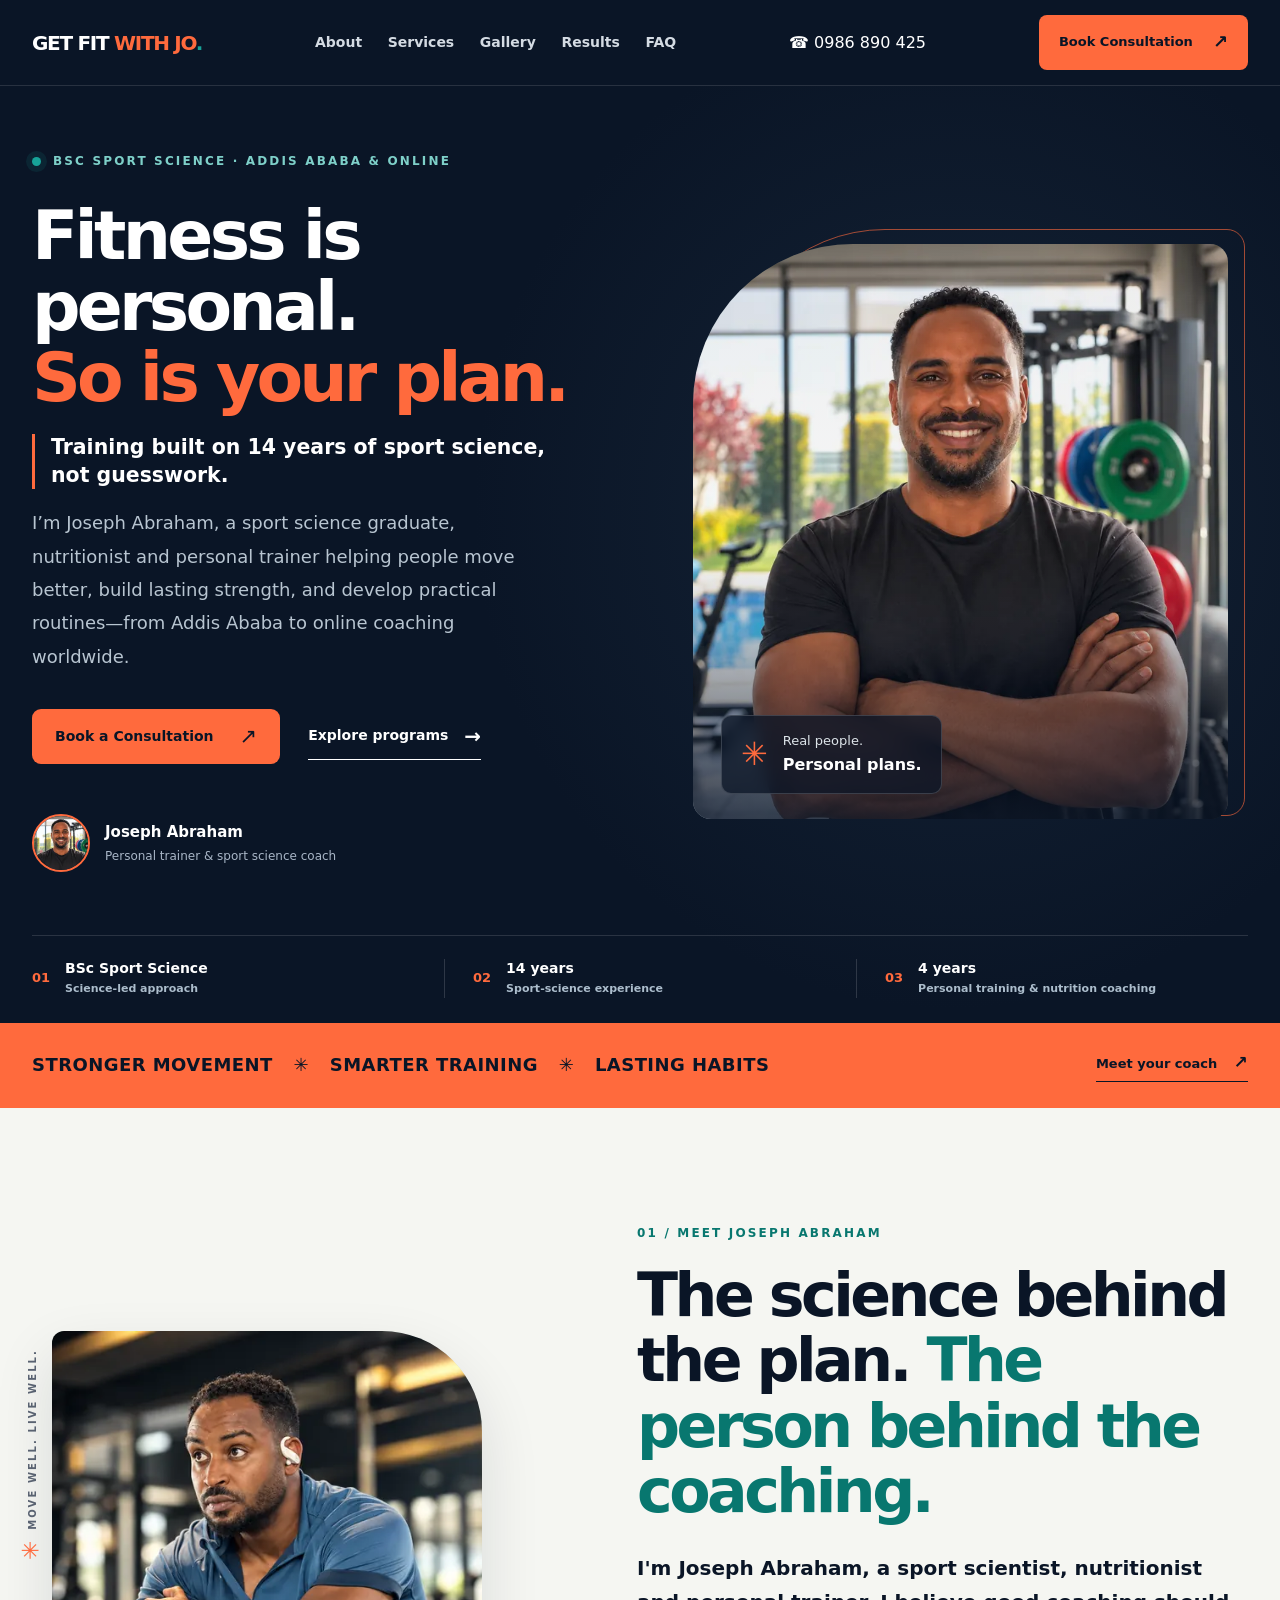
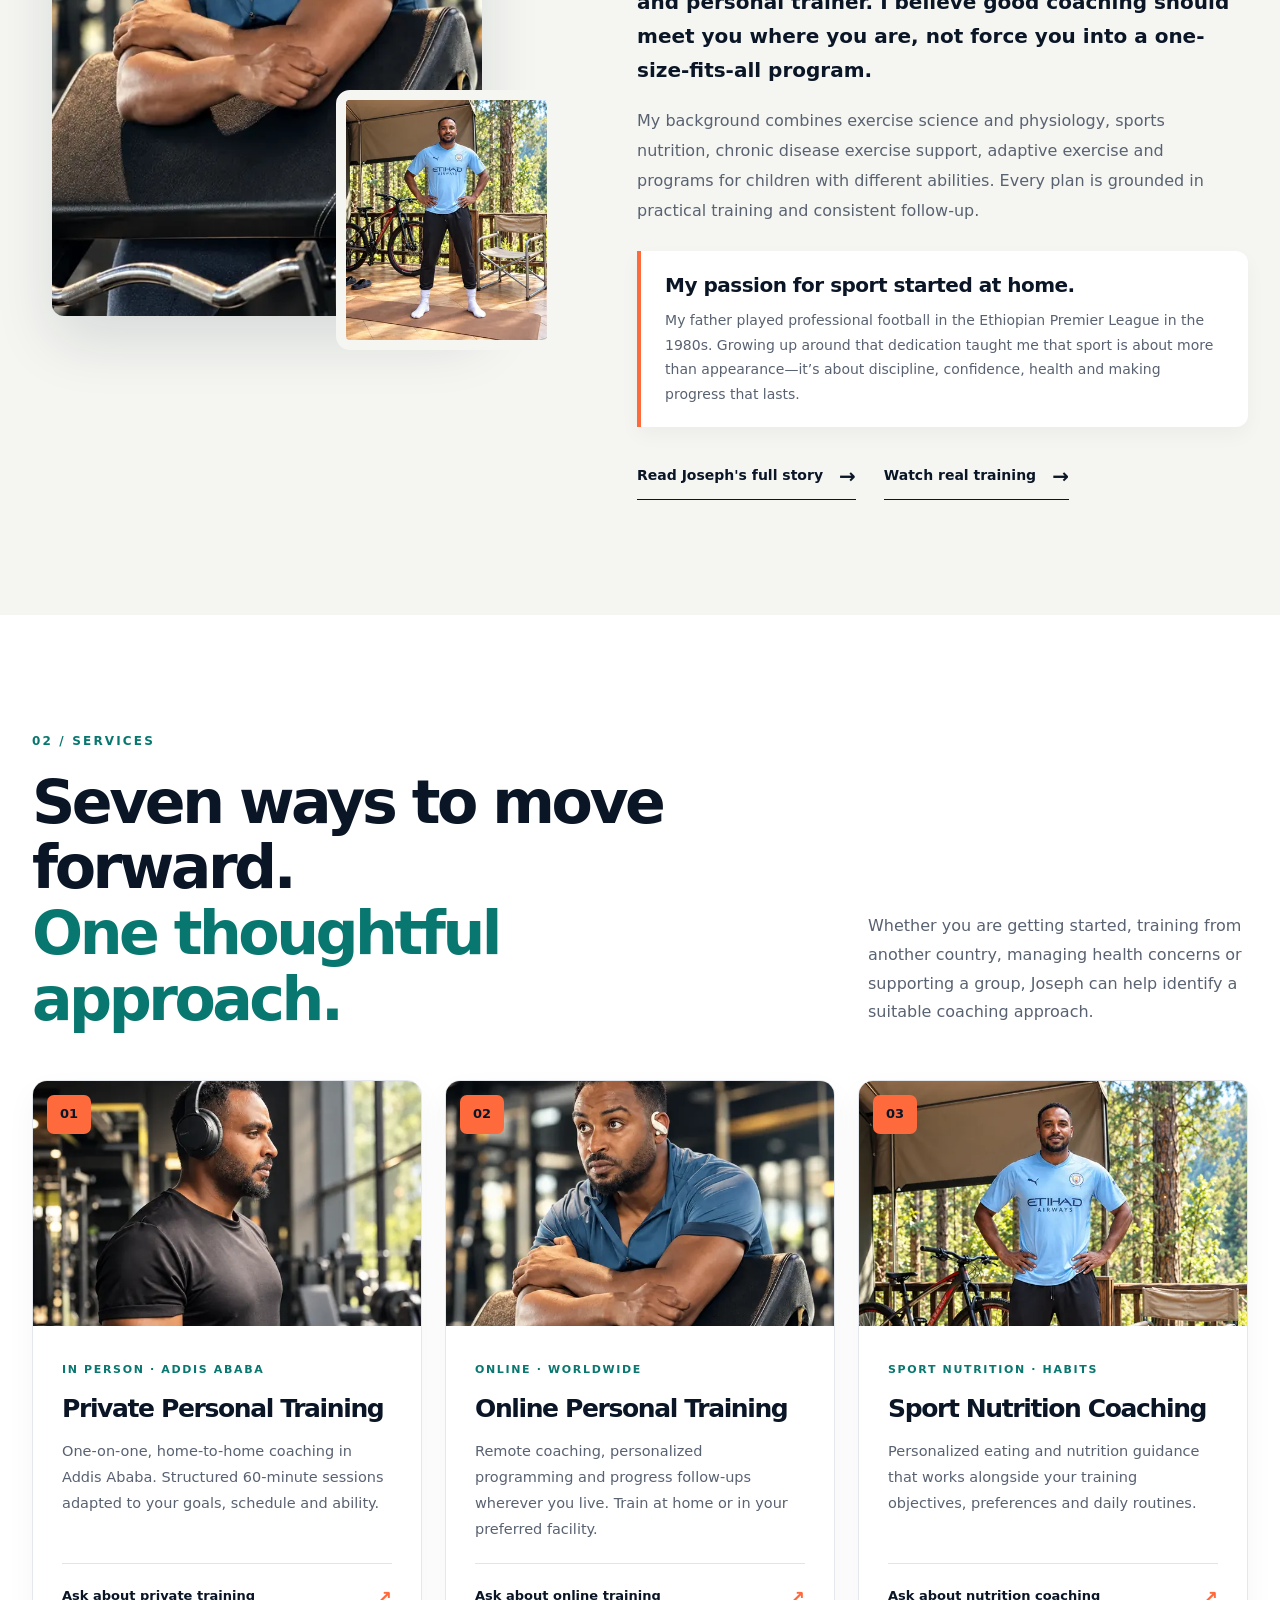
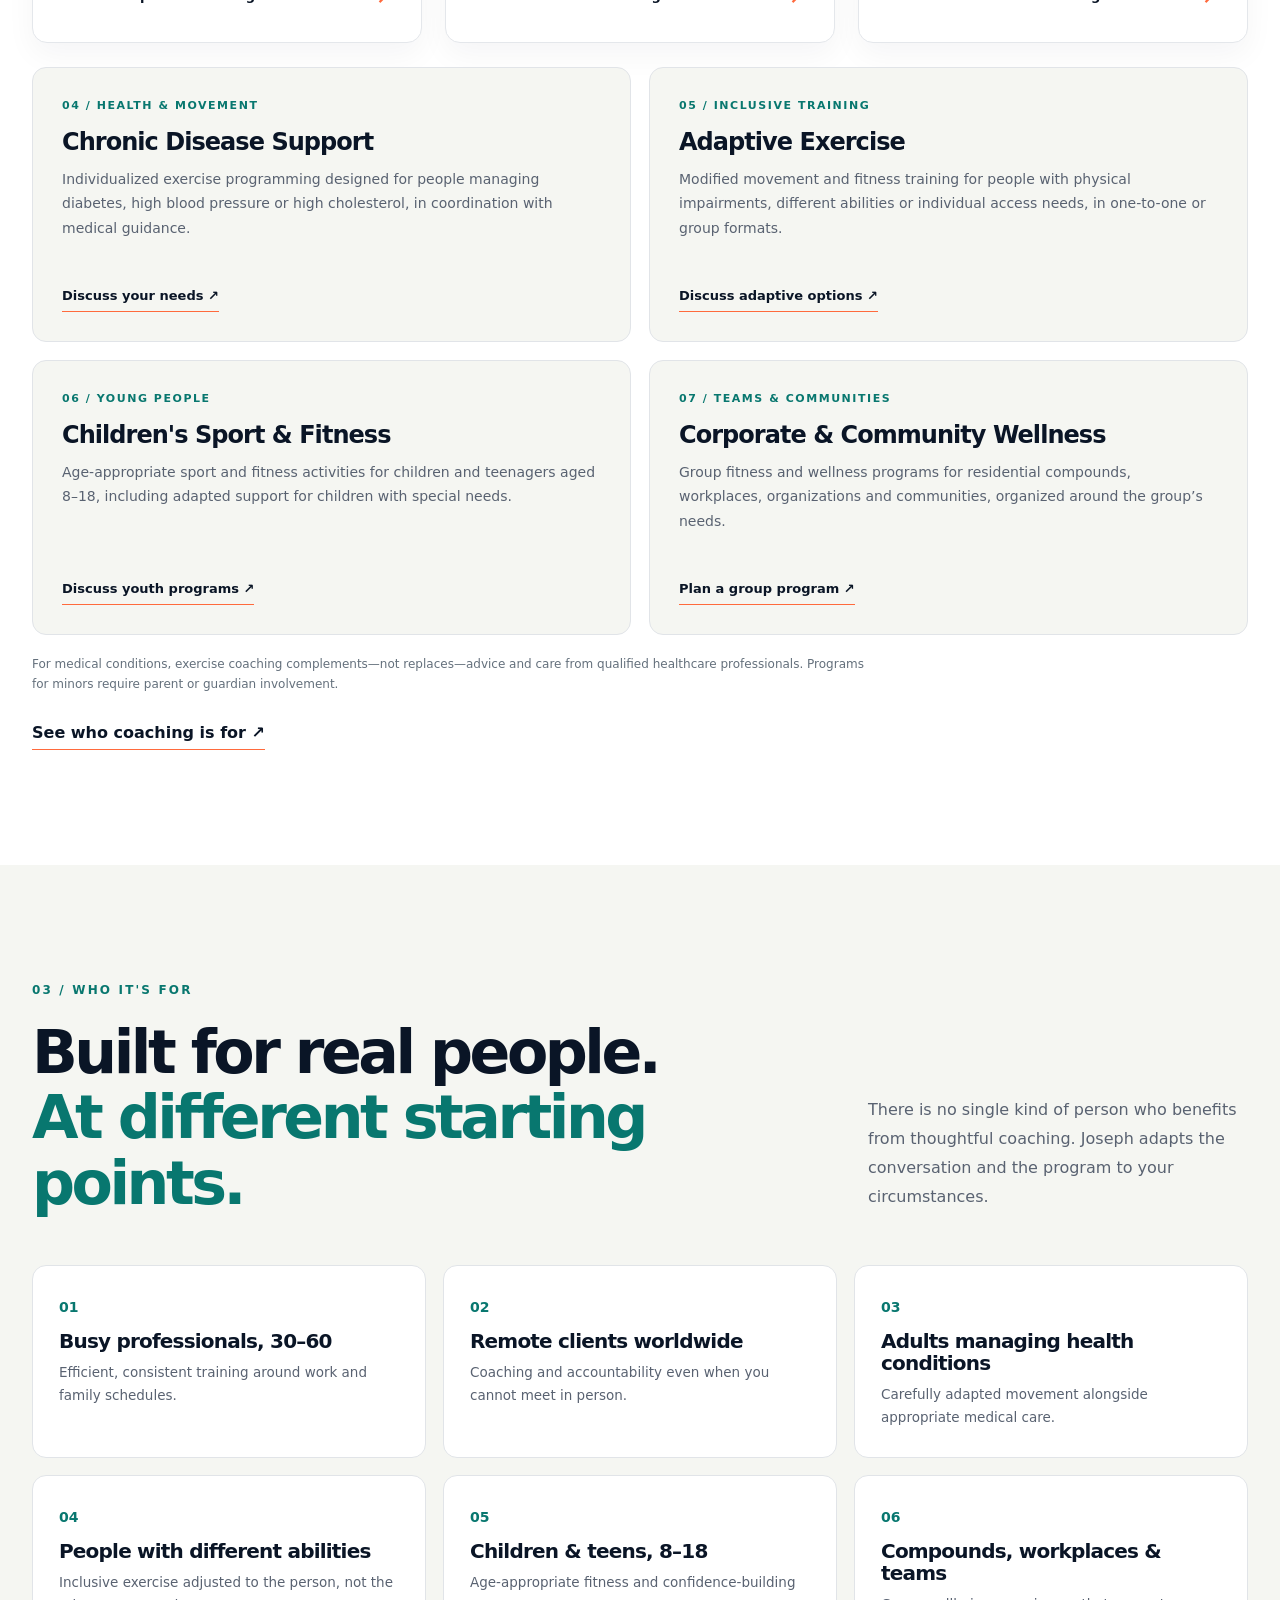
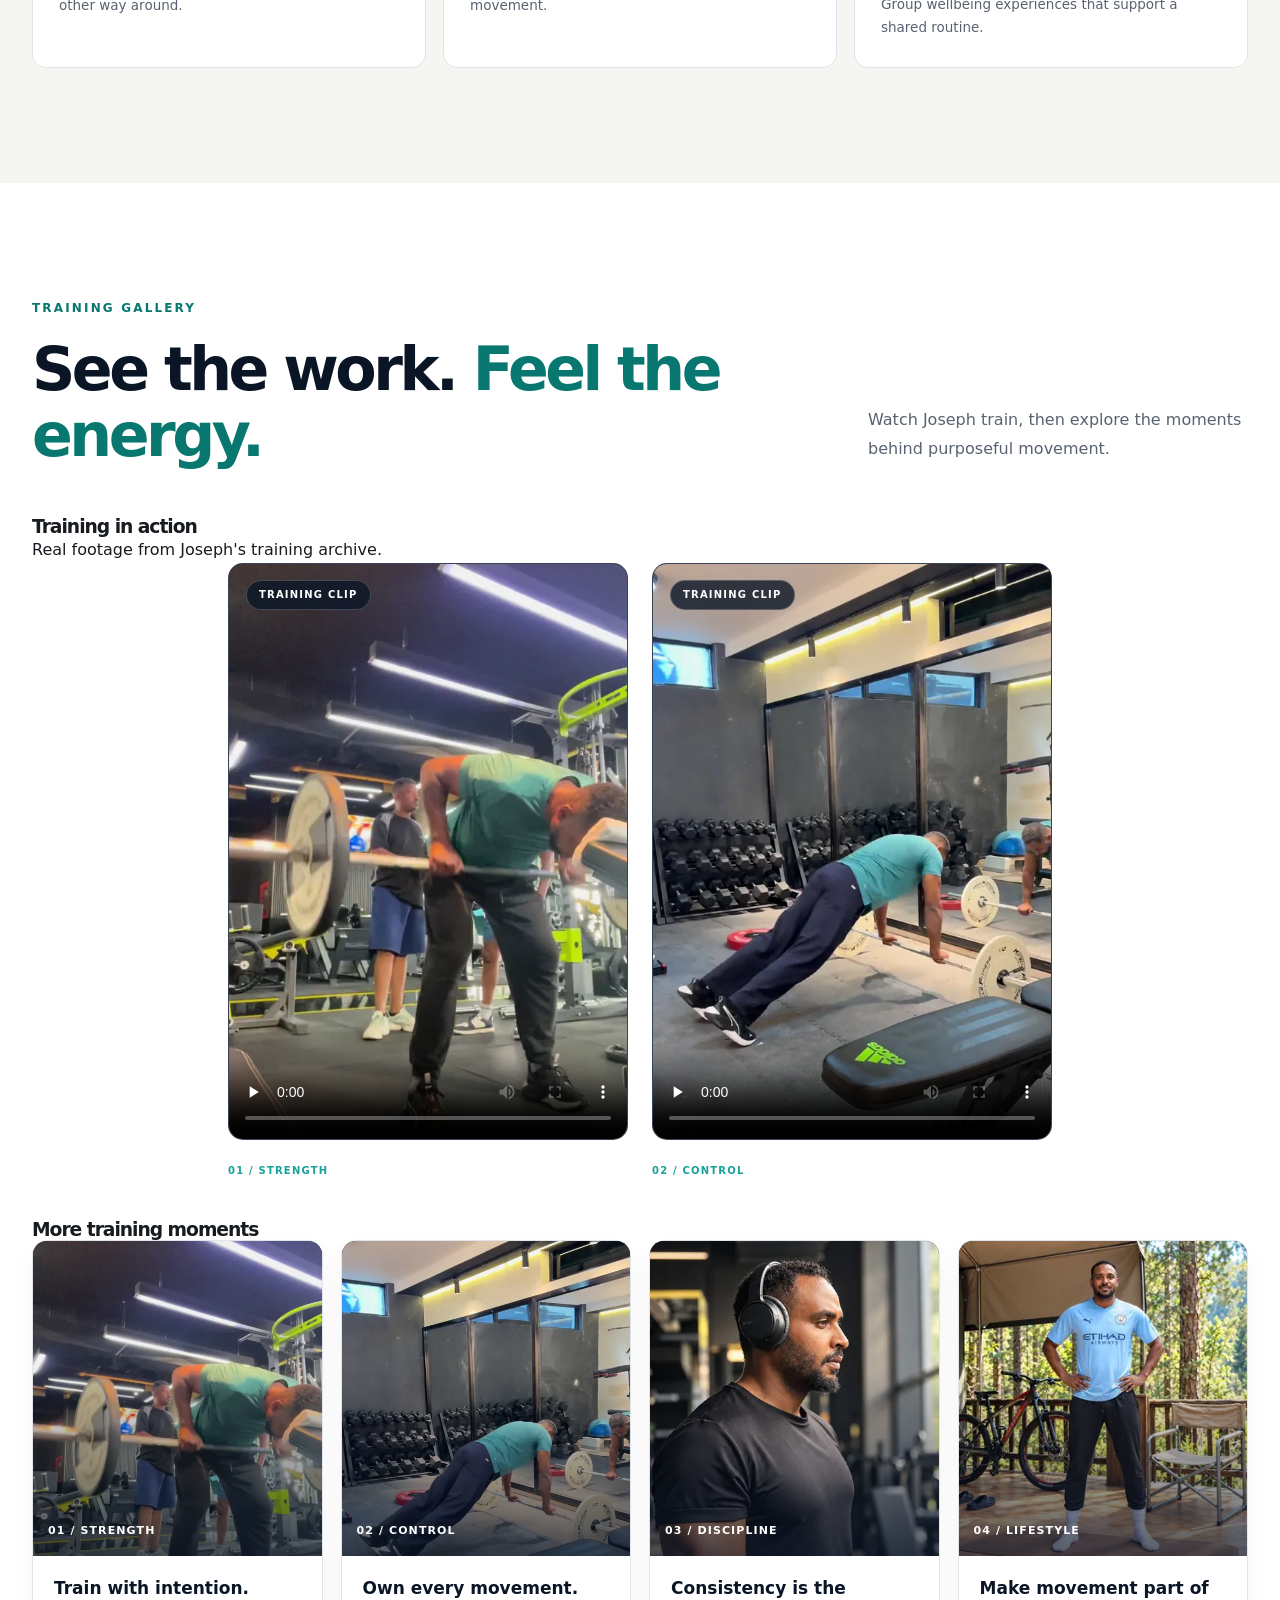
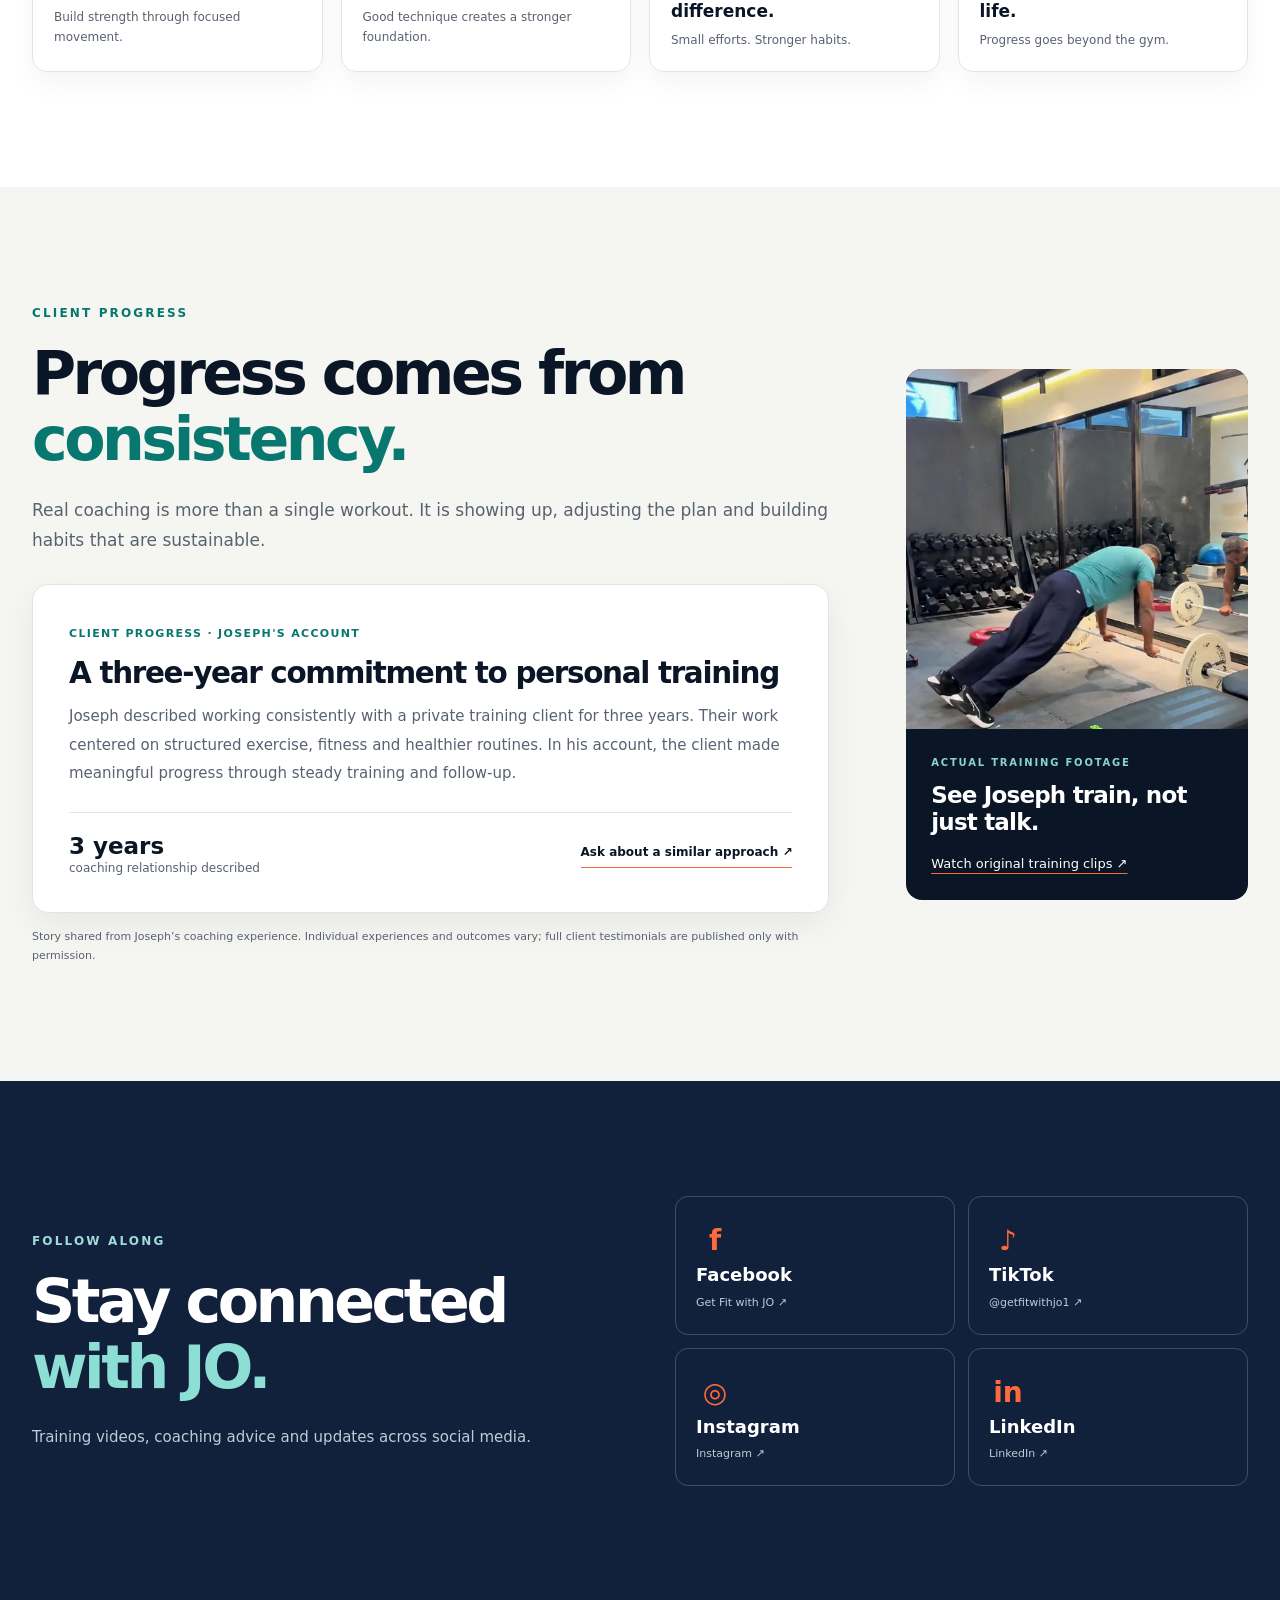
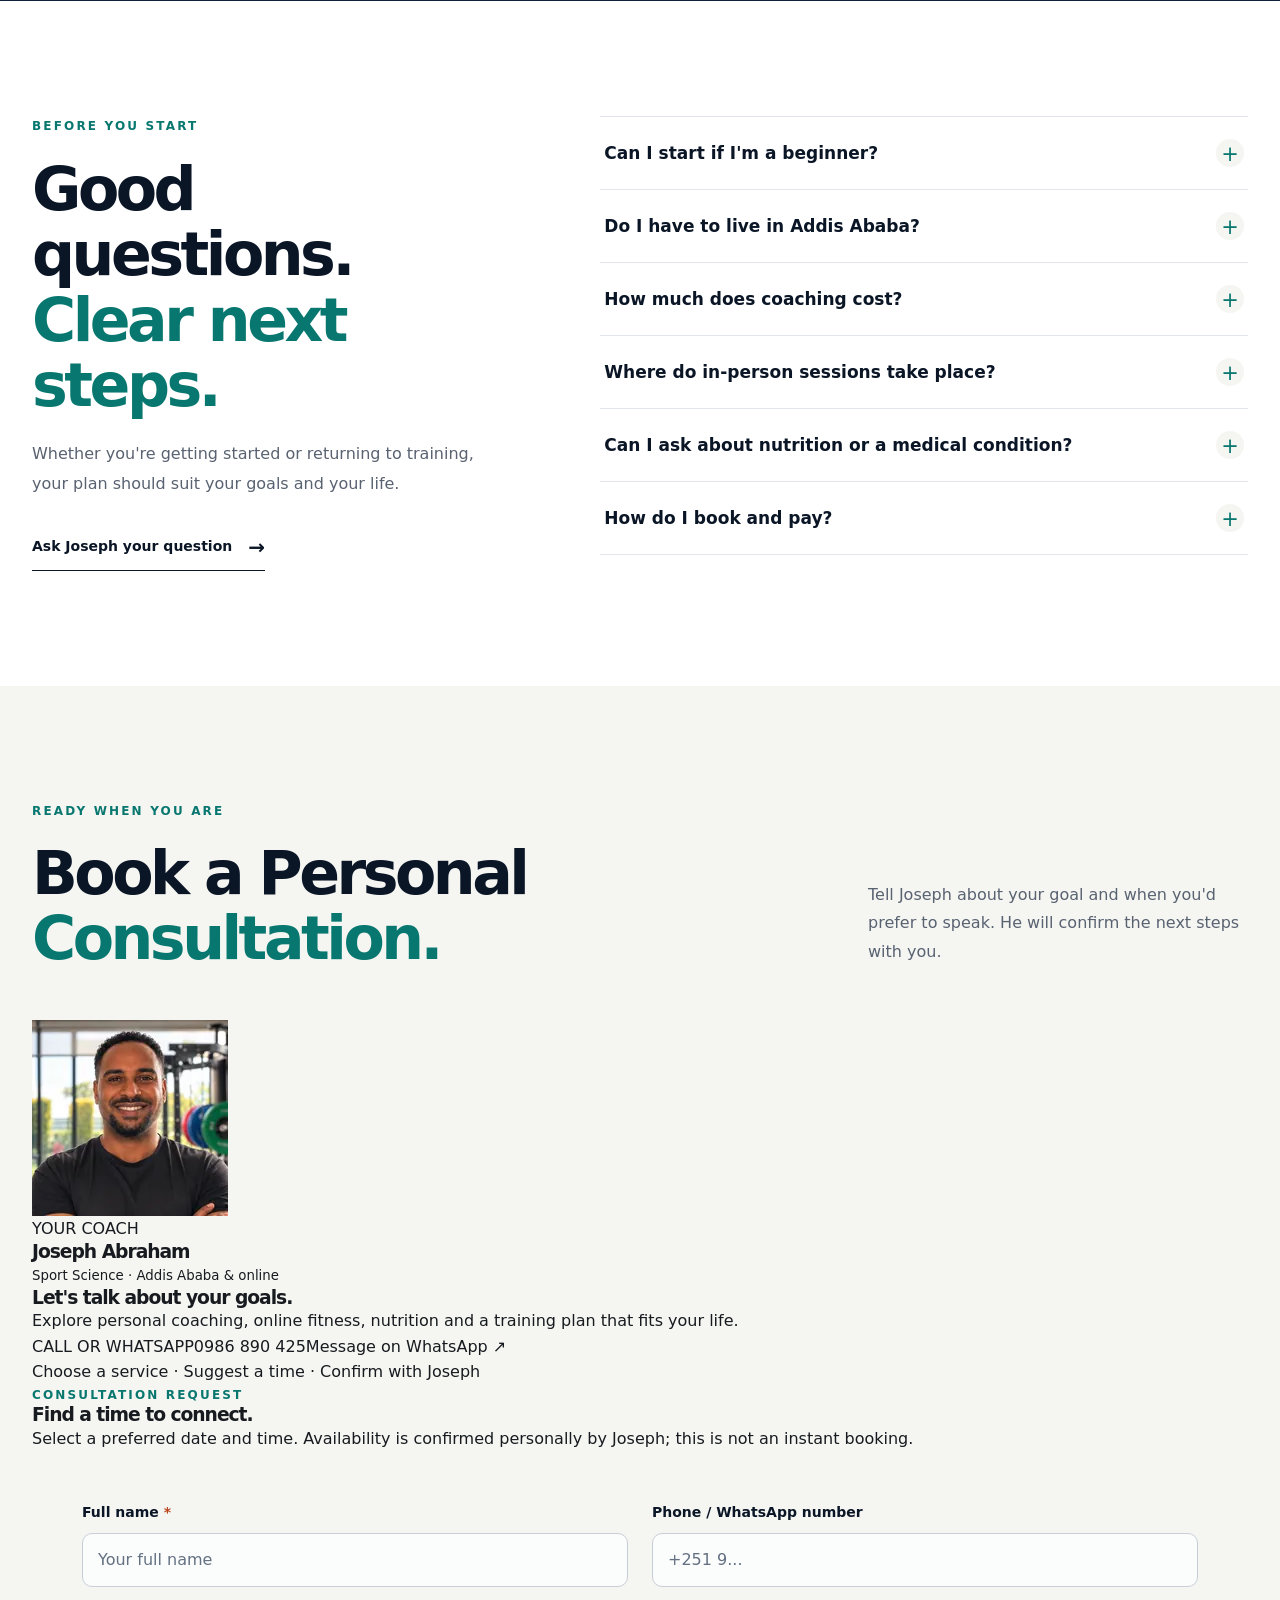
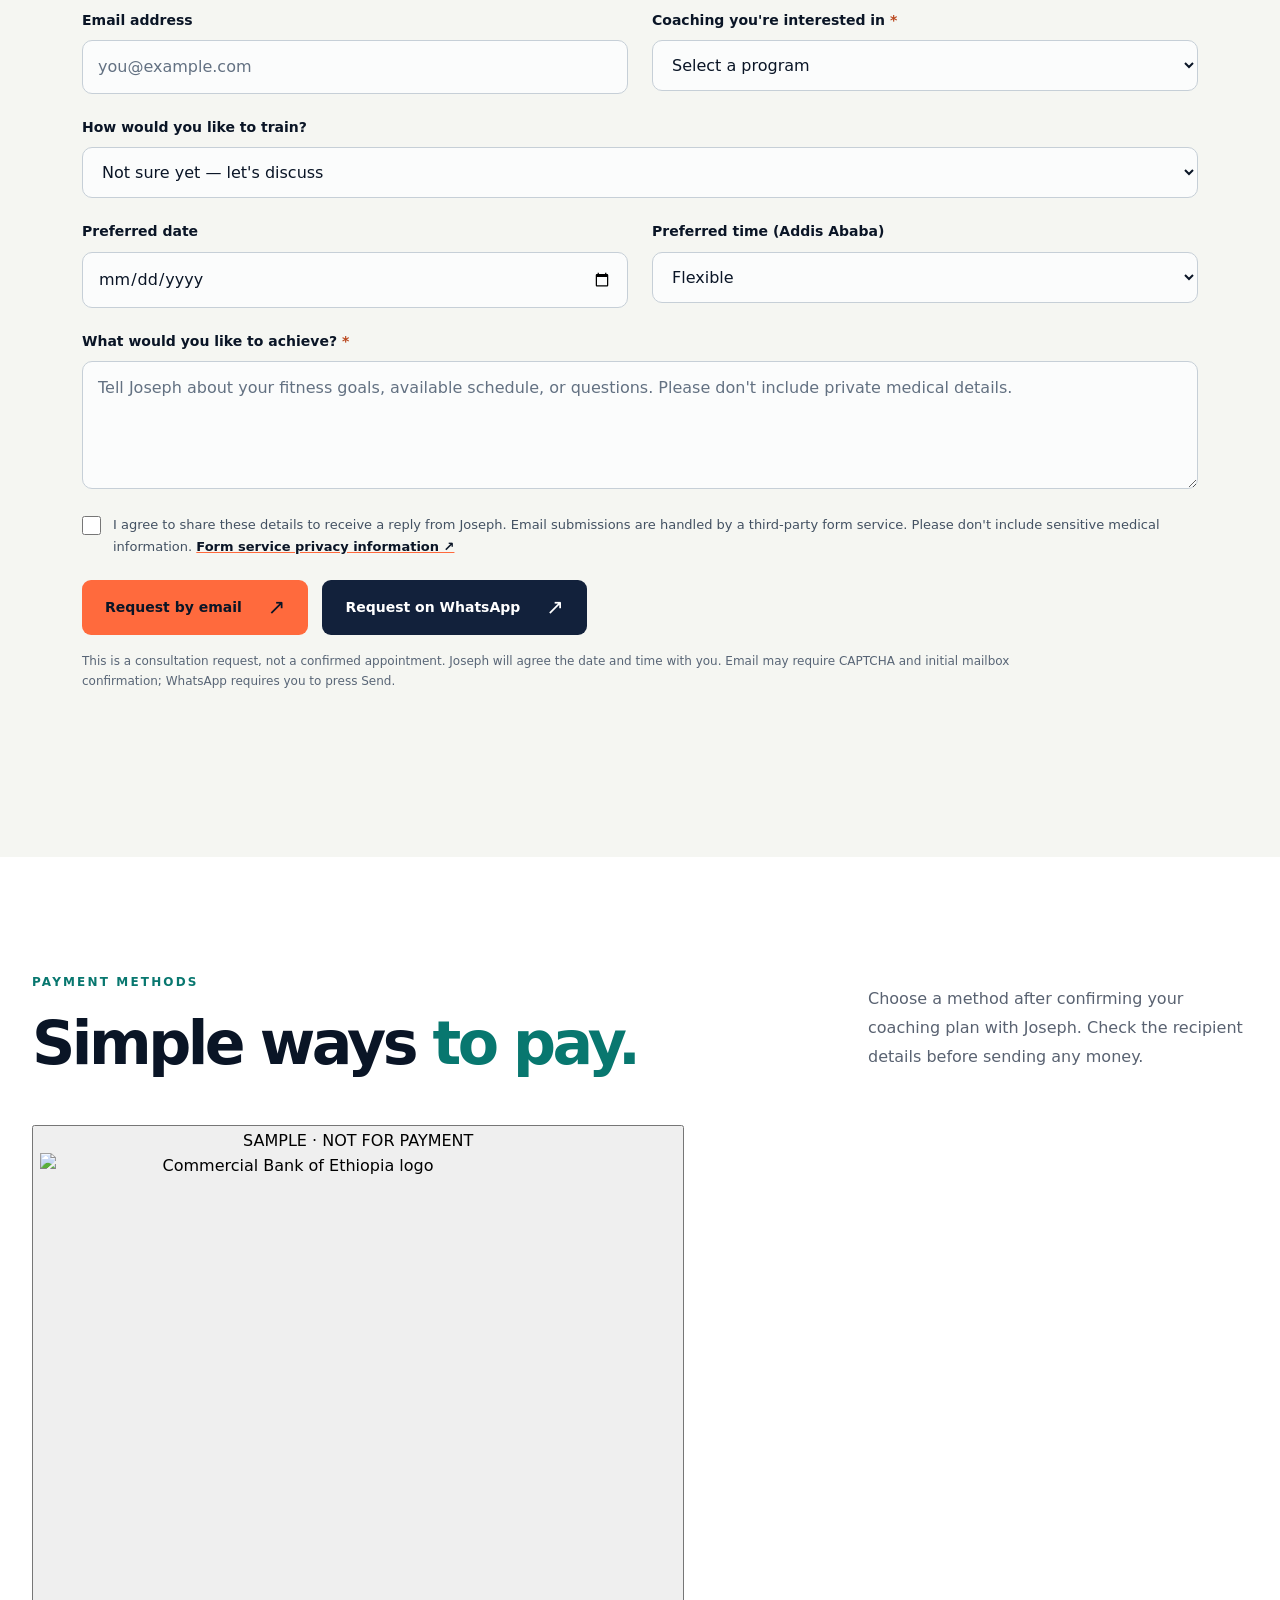
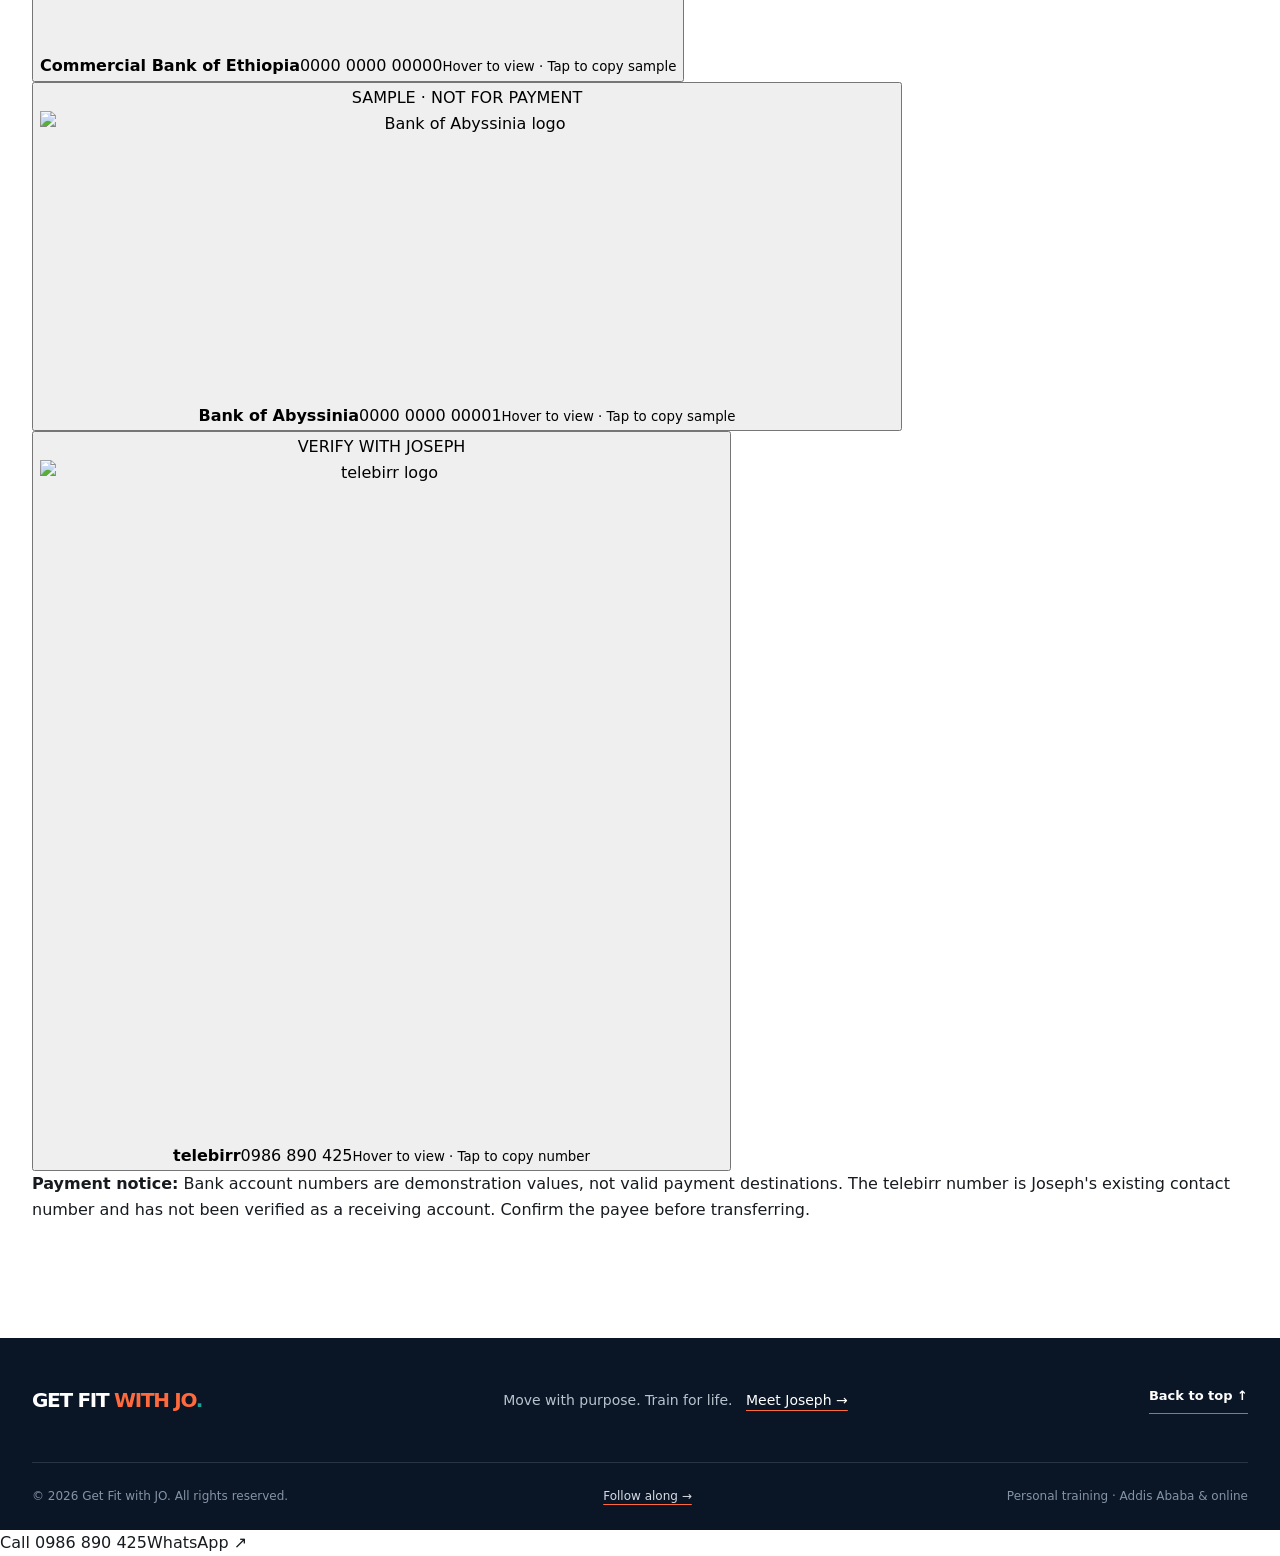
==== commit 699d2f4d: "Consolidate training and results; add consultation form, payment cards, social links" ====
--- a/index.html
+++ b/index.html
@@ -165,16 +165,8 @@
     <div class="container nav-shell">
       <a href="#top" class="brand" aria-label="Get Fit with JO, home">GET FIT <span>WITH JO<span class="brand-dot">.</span></span></a>
       <button class="menu-toggle" type="button" aria-controls="site-nav" aria-expanded="false" aria-label="Open navigation menu"><span></span><span></span><span></span></button>
-      <nav id="site-nav" aria-label="Primary navigation">
-        <a href="#about">About</a>
-        <a href="#programs">Coaching</a>
-        <a href="#training">Training Videos</a>
-        <a href="#gallery">Gallery</a>
-        <a href="#results">Results</a>
-        <a href="#faq">FAQ</a>
-        <a href="#contact">Contact</a>
-      </nav>
-      <a class="nav-action" href="https://wa.me/251986890425?text=Hello%20Joseph%2C%20I%27d%20like%20to%20ask%20about%20coaching." target="_blank" rel="noopener noreferrer">Let's talk <span aria-hidden="true">↗</span></a>
+      <nav id="site-nav" aria-label="Primary navigation"><a href="#about">About</a><a href="#programs">Services</a><a href="#gallery">Gallery</a><a href="#results">Results</a><a href="#faq">FAQ</a></nav>
+      <a class="header-phone" href="tel:+251986890425">☎ 0986 890 425</a><a class="nav-action" href="#consultation">Book Consultation <span aria-hidden="true">↗</span></a>
     </div>
   </header>
 
@@ -188,7 +180,7 @@
           <p class="hero-promise">Training built on 14 years of sport science, not guesswork.</p>
           <p class="hero-description">I’m Joseph Abraham, a sport science graduate, nutritionist and personal trainer helping people move better, build lasting strength, and develop practical routines—from Addis Ababa to online coaching worldwide.</p>
           <div class="hero-actions">
-            <a class="button button-orange" href="https://wa.me/251986890425?text=Hello%20Joseph%2C%20I%27d%20like%20to%20start%20coaching.%20Can%20we%20talk%20about%20my%20goals%3F" target="_blank" rel="noopener noreferrer">Start your coaching journey <span aria-hidden="true">↗</span></a>
+            <a class="button button-orange" href="#consultation">Book a Consultation <span aria-hidden="true">↗</span></a>
             <a class="text-link light-link" href="#programs">Explore programs <span aria-hidden="true">→</span></a>
           </div>
           <div class="coach-signature">
@@ -239,7 +231,7 @@
     <section class="section programs-section" id="programs" aria-labelledby="programs-title">
       <div class="container">
         <div class="section-heading split-heading">
-          <div><p class="eyebrow teal-eyebrow">02 / WHAT I COACH</p><h2 class="section-title" id="programs-title">Seven ways to move forward.<br><span>One thoughtful approach.</span></h2></div>
+          <div><p class="eyebrow teal-eyebrow">02 / SERVICES</p><h2 class="section-title" id="programs-title">Seven ways to move forward.<br><span>One thoughtful approach.</span></h2></div>
           <p>Whether you are getting started, training from another country, managing health concerns or supporting a group, Joseph can help identify a suitable coaching approach.</p>
         </div>
         <div class="program-cards">
@@ -281,36 +273,17 @@
       </div>
     </section>
 
-    <section class="section packages-section" id="packages" aria-labelledby="packages-title">
-      <div class="container">
-        <div class="section-heading split-heading"><div><p class="eyebrow teal-eyebrow">04 / COACHING OPTIONS</p><h2 class="section-title" id="packages-title">Choose your format.<br><span>Start with a conversation.</span></h2></div><p>Joseph's original website offered ongoing packages and individual sessions. Ask him to confirm current rates and availability before booking.</p></div>
-        <div class="package-grid">
-          <article class="package-option"><span>01 · LOCAL</span><h3>Private Training</h3><p>Home-to-home coaching in Addis Ababa.</p><strong>60-minute sessions</strong><small>Original structure: three sessions per week, or pay-as-you-go.</small><a href="https://wa.me/251986890425?text=Hello%20Joseph%2C%20please%20send%20me%20your%20current%20private%20training%20rates." target="_blank" rel="noopener noreferrer">Ask about current rates ↗</a></article>
-          <article class="package-option"><span>02 · REMOTE</span><h3>Online Training</h3><p>Workout programming and remote follow-up.</p><strong>Flexible locations</strong><small>Original structure: three coached sessions per week, or pay-as-you-go.</small><a href="https://wa.me/251986890425?text=Hello%20Joseph%2C%20please%20send%20me%20your%20current%20online%20training%20rates." target="_blank" rel="noopener noreferrer">Ask about current rates ↗</a></article>
-          <article class="package-option"><span>03 · NUTRITION</span><h3>Nutrition Coaching</h3><p>Guidance and planning tailored to food preferences and training goals.</p><strong>Personalized support</strong><small>Ask Joseph about current monthly packages and add-on availability.</small><a href="https://wa.me/251986890425?text=Hello%20Joseph%2C%20please%20send%20me%20your%20current%20sport%20nutrition%20rates." target="_blank" rel="noopener noreferrer">Ask about current rates ↗</a></article>
-        </div>
-        <p class="package-note">Adaptive, youth and corporate or community programs are arranged individually based on the needs and level of support required.</p>
-      </div>
-    </section>
-
-    <section class="section training-section" id="training" aria-labelledby="training-title">
-      <div class="container">
-        <div class="section-heading split-heading"><div><p class="eyebrow">05 / REAL TRAINING FOOTAGE</p><h2 class="section-title" id="training-title">See the work.<br><span>Feel the energy.</span></h2></div><p>Real gym footage from Joseph's training archive. Two focused moments of strength and control.</p></div>
-        <div class="video-grid">
-          <article class="video-card"><div class="video-stage"><video preload="none" playsinline controls data-poster="assets/training-row-2026-poster.webp" aria-label="Bent-over barbell row training footage"><source src="assets/training-row-2026.mp4" type="video/mp4">Your browser does not support video playback.</video><span class="video-length">TRAINING CLIP</span></div><div class="video-info"><span>01 / STRENGTH</span><h3>Build strength with intention.</h3></div></article>
-          <article class="video-card"><div class="video-stage"><video preload="none" playsinline controls data-poster="assets/training-floor-2026-poster.webp" aria-label="Barbell-supported plank training footage"><source src="assets/training-floor-2026.mp4" type="video/mp4">Your browser does not support video playback.</video><span class="video-length">TRAINING CLIP</span></div><div class="video-info"><span>02 / CONTROL</span><h3>Control every rep.</h3></div></article>
-        </div>
-        <div class="training-bottom"><span>Real clips from Joseph's original video collection.</span><a class="text-link light-link" href="#gallery">Explore photo gallery <span aria-hidden="true">→</span></a></div>
-      </div>
-    </section>
-
     <section class="section jo-gallery-section" id="gallery" aria-labelledby="gallery-title">
   <div class="container">
     <div class="section-heading split-heading">
-      <div><p class="eyebrow teal-eyebrow">BEHIND THE TRAINING</p><h2 class="section-title" id="gallery-title">Every rep has <span>a purpose.</span></h2></div>
-      <p>Strength, control and consistency. A closer look at the movement and mindset behind the Get Fit with JO approach.</p>
+      <div><p class="eyebrow teal-eyebrow">TRAINING GALLERY</p><h2 class="section-title" id="gallery-title">See the work. <span>Feel the energy.</span></h2></div>
+      <p>Watch Joseph train, then explore the moments behind purposeful movement.</p>
     </div>
-    <div class="jo-gallery-grid">
+    <div class="jo-gallery-videos" id="training"><div class="jo-gallery-videos-head"><h3>Training in action</h3><p>Real footage from Joseph's training archive.</p></div><div class="video-grid">
+          <article class="video-card"><div class="video-stage"><video preload="none" playsinline controls data-poster="assets/training-row-2026-poster.webp" aria-label="Bent-over barbell row training footage"><source src="assets/training-row-2026.mp4" type="video/mp4">Your browser does not support video playback.</video><span class="video-length">TRAINING CLIP</span></div><div class="video-info"><span>01 / STRENGTH</span><h3>Build strength with intention.</h3></div></article>
+          <article class="video-card"><div class="video-stage"><video preload="none" playsinline controls data-poster="assets/training-floor-2026-poster.webp" aria-label="Barbell-supported plank training footage"><source src="assets/training-floor-2026.mp4" type="video/mp4">Your browser does not support video playback.</video><span class="video-length">TRAINING CLIP</span></div><div class="video-info"><span>02 / CONTROL</span><h3>Control every rep.</h3></div></article>
+        </div>
+        </div><h3 class="jo-gallery-moments">More training moments</h3><div class="jo-gallery-grid">
       <figure class="jo-gallery-card" data-image-slot="gallery-01">
         <div class="jo-gallery-image"><img src="assets/training-row-2026-poster.webp" loading="lazy" decoding="async" width="720" height="1280" alt="Still frame of barbell rowing exercise from Joseph's training footage"><span class="jo-gallery-index">01 / STRENGTH</span></div>
         <figcaption><strong>Train with intention.</strong><span>Build strength through focused movement.</span></figcaption>
@@ -328,89 +301,36 @@
         <figcaption><strong>Make movement part of life.</strong><span>Progress goes beyond the gym.</span></figcaption>
       </figure>
     </div>
-    <div class="jo-gallery-bottom"><p>Train with purpose. Move with confidence.</p><a class="text-link dark-link" href="#enquiry">Let's get started <span aria-hidden="true">→</span></a></div>
-  </div>
-</section>
-
-    <section class="section process-section" id="process" aria-labelledby="process-title">
-      <div class="container">
-        <div class="section-heading centered-heading"><p class="eyebrow teal-eyebrow">06 / THE PROCESS</p><h2 class="section-title" id="process-title">Your next step <span>is simple.</span></h2><p>Start with a conversation. Build a realistic plan. Work on it together.</p></div>
-        <div class="process-steps">
-          <div class="process-step"><div class="step-head"><span>01</span><i aria-hidden="true">↗</i></div><h3>Message me your goals</h3><p>Reach out on WhatsApp or by phone and tell me what you want to achieve and what you are working with.</p></div>
-          <div class="process-step"><div class="step-head"><span>02</span><i aria-hidden="true">◎</i></div><h3>Get a plan built around you</h3><p>Your training and nutrition approach is shaped around your body, circumstances and schedule.</p></div>
-          <div class="process-step"><div class="step-head"><span>03</span><i aria-hidden="true">✳</i></div><h3>Train, track, adjust</h3><p>Train consistently, track progress together and adapt the plan as your strength and confidence grow.</p></div>
-        </div>
-      </div>
-    </section>
-
-<section class="section results-section" id="results" aria-labelledby="results-title">
+    </div>
+    </section>
+
+    <section class="section results-section" id="results" aria-labelledby="results-title">
       <div class="container results-layout">
         <div class="results-main">
-          <p class="eyebrow teal-eyebrow">07 / PROOF OF WORK</p>
-          <h2 class="section-title" id="results-title">Results are built <span>one session at a time.</span></h2>
+          <p class="eyebrow teal-eyebrow">CLIENT PROGRESS</p>
+          <h2 class="section-title" id="results-title">Progress comes from <span>consistency.</span></h2>
           <p class="results-intro">Real coaching is more than a single workout. It is showing up, adjusting the plan and building habits that are sustainable.</p>
           <div class="client-story">
             <span class="story-label">CLIENT PROGRESS · JOSEPH'S ACCOUNT</span>
             <h3>A three-year commitment to personal training</h3>
             <p>Joseph described working consistently with a private training client for three years. Their work centered on structured exercise, fitness and healthier routines. In his account, the client made meaningful progress through steady training and follow-up.</p>
-            <div class="story-footer"><span><strong>3 years</strong> coaching relationship described</span><a href="#contact">Ask about a similar approach ↗</a></div>
+            <div class="story-footer"><span><strong>3 years</strong> coaching relationship described</span><a href="#consultation">Ask about a similar approach ↗</a></div>
           </div>
           <p class="results-disclaimer">Story shared from Joseph’s coaching experience. Individual experiences and outcomes vary; full client testimonials are published only with permission.</p>
         </div>
         <aside class="results-aside">
           <div class="results-photo"><img src="assets/training-floor-2026-poster.webp" width="540" height="960" loading="lazy" decoding="async" alt="Still from a barbell-supported plank training video"></div>
-          <div class="results-aside-caption"><span class="eyebrow">ACTUAL TRAINING FOOTAGE</span><strong>See Joseph train, not just talk.</strong><a href="#training">Watch original training clips ↗</a></div>
+          <div class="results-aside-caption"><span class="eyebrow">ACTUAL TRAINING FOOTAGE</span><strong>See Joseph train, not just talk.</strong><a href="#gallery">Watch original training clips ↗</a></div>
         </aside>
       </div>
     </section>
 
-    <section class="section jo-transformations-section" id="transformations" aria-labelledby="transformations-title">
-  <div class="container">
-    <div class="section-heading split-heading">
-      <div><p class="eyebrow teal-eyebrow">A JOURNEY WORTH SHOWING UP FOR</p><h2 class="section-title" id="transformations-title">Small steps. <span>Lasting change.</span></h2></div>
-      <p>Progress is personal. It's built through the choices you make, the effort you repeat and the support you receive along the way.</p>
-    </div>
-    <div class="jo-progress-showcase">
-      <div class="jo-progress-visual" role="img" aria-label="Branded illustration of a fitness journey from its starting point through consistent effort">
-        <div class="jo-progress-frame jo-progress-start" data-image-slot="progress-start">
-          <span class="jo-progress-top"><span aria-hidden="true" class="jo-progress-dot"></span> THE BEGINNING</span>
-          <span aria-hidden="true" class="jo-progress-logo">JO<span>.</span></span>
-          <span class="jo-progress-bottom"><small>01 / START</small><strong>Every journey starts somewhere.</strong></span>
-        </div>
-        <div class="jo-progress-frame jo-progress-forward" data-image-slot="progress-forward">
-          <span class="jo-progress-top"><span aria-hidden="true" class="jo-progress-dot"></span> THE JOURNEY</span>
-          <span aria-hidden="true" class="jo-progress-logo">JO<span>.</span></span>
-          <span class="jo-progress-bottom"><small>02 / GROW</small><strong>Keep showing up for yourself.</strong></span>
-        </div>
-      </div>
-      <div class="jo-progress-copy">
-        <span class="jo-progress-eyebrow">THE GET FIT WITH JO APPROACH</span>
-        <h3>Become stronger, <span>one session at a time.</span></h3>
-        <p>There is no shortcut to a sustainable routine. Start where you are, follow a plan that works for you, and keep moving forward.</p>
-        <div class="jo-progress-values">
-          <div><span aria-hidden="true">↗</span><p><strong>Build your strength</strong><small>Move with intention and confidence.</small></p></div>
-          <div><span aria-hidden="true">◎</span><p><strong>Find your rhythm</strong><small>Make training work with real life.</small></p></div>
-          <div><span aria-hidden="true">✳</span><p><strong>Stay consistent</strong><small>Focus on habits you can maintain.</small></p></div>
-        </div>
-        <a class="button button-orange" href="#enquiry">Start your own journey <span aria-hidden="true">↗</span></a>
-      </div>
-    </div>
-  </div>
-</section>
-
-    <section class="belief-section" aria-labelledby="belief-title"><div class="container belief-layout"><div class="belief-photo"><img src="assets/joseph-belief-fast.webp" loading="lazy" alt="AI-assisted focused gym portrait of Joseph wearing headphones" width="410" height="480" decoding="async"></div><div class="belief-copy"><p class="eyebrow">THE GET FIT WITH JO APPROACH</p><h2 id="belief-title">Not about being perfect.<br><span>About getting better.</span></h2><p>Real progress looks different for everyone. What matters is a plan you understand, support you can rely on and habits you can keep returning to.</p><a href="https://wa.me/251986890425?text=Hello%20Joseph%2C%20I%27m%20interested%20in%20starting%20a%20fitness%20plan." class="text-link light-link" rel="noopener noreferrer" target="_blank">Let's work on your goals <span aria-hidden="true">↗</span></a></div></div></section>
-
-<section class="section social-section" id="social" aria-labelledby="social-title">
-      <div class="container social-layout">
-        <div><p class="eyebrow">08 / FOLLOW ALONG</p><h2 class="section-title" id="social-title">Get Fit with JO. <span>Beyond the website.</span></h2><p>Look for <strong>“Get Fit with JO”</strong> on the platforms below for training clips, coaching education and updates. For the latest verified account details, ask Joseph directly.</p></div>
-        <div class="social-grid" aria-label="Social platforms where to search for Get Fit with JO">
-          <div class="social-tile"><span aria-hidden="true">◎</span><strong>Instagram</strong><small>Search Get Fit with JO</small></div>
-          <div class="social-tile"><span aria-hidden="true">♪</span><strong>TikTok</strong><small>Search Get Fit with JO</small></div>
-          <div class="social-tile"><span aria-hidden="true">f</span><strong>Facebook</strong><small>Search Get Fit with JO</small></div>
-          <div class="social-tile"><span aria-hidden="true">@</span><strong>Threads</strong><small>Search Get Fit with JO</small></div>
-        </div>
-      </div>
-    </section>
+    <section class="section social-section" id="social" aria-labelledby="social-title"><div class="container social-layout"><div><p class="eyebrow">FOLLOW ALONG</p><h2 class="section-title" id="social-title">Stay connected <span>with JO.</span></h2><p>Training videos, coaching advice and updates across social media.</p></div><div class="social-grid" aria-label="Social profiles">
+<a class="social-tile" href="https://www.facebook.com/profile.php?id=61594191249952" target="_blank" rel="noopener noreferrer"><span aria-hidden="true">f</span><strong>Facebook</strong><small>Get Fit with JO ↗</small></a>
+<a class="social-tile" href="https://www.tiktok.com/@getfitwithjo1" target="_blank" rel="noopener noreferrer"><span aria-hidden="true">♪</span><strong>TikTok</strong><small>@getfitwithjo1 ↗</small></a>
+<a class="social-tile" href="https://www.instagram.com/" target="_blank" rel="noopener noreferrer"><span aria-hidden="true">◎</span><strong>Instagram</strong><small>Instagram ↗</small></a>
+<a class="social-tile" href="https://www.linkedin.com/" target="_blank" rel="noopener noreferrer"><span aria-hidden="true">in</span><strong>LinkedIn</strong><small>LinkedIn ↗</small></a>
+</div></div></section>
 
     <section class="section jo-faq-section" id="faq" aria-labelledby="faq-title">
       <div class="container jo-faq-layout">
@@ -421,32 +341,25 @@
           <details><summary>How much does coaching cost?<span aria-hidden="true">+</span></summary><p>Fees depend on the service and training arrangement. Ask Joseph for his current rates and available packages before committing.</p></details>
           <details><summary>Where do in-person sessions take place?<span aria-hidden="true">+</span></summary><p>Joseph works in Addis Ababa. The meeting location and schedule should be agreed with him before your first session; no fixed studio address has been confirmed on this website.</p></details>
           <details><summary>Can I ask about nutrition or a medical condition?<span aria-hidden="true">+</span></summary><p>Joseph offers sport nutrition coaching and exercise support for different needs. This is not a medical treatment service. For medical conditions, continue to follow advice from your qualified healthcare professional.</p></details>
-          <details><summary>How do I book and pay?<span aria-hidden="true">+</span></summary><p>Choose a coaching service, send your enquiry on WhatsApp or by email, and agree the next steps with Joseph. Prices, session times and accepted payment methods must be confirmed directly. This website does not take online payments.</p></details>
-        </div>
-      </div>
-    </section>
-
-    <section class="contact-section" id="contact" aria-labelledby="contact-title"><div class="container contact-layout"><div><p class="eyebrow teal-eyebrow">09 / READY WHEN YOU ARE</p><h2 class="section-title" id="contact-title">Your stronger chapter <span>starts here.</span></h2><p>Whether you're looking for personal training in Addis Ababa or coaching online, send Joseph a message. Tell him a little about your goals and take it from there.</p><div class="contact-buttons"><a class="button button-orange" href="https://wa.me/251986890425?text=Hello%20Joseph%2C%20I%27d%20like%20to%20learn%20more%20about%20Get%20Fit%20with%20JO." target="_blank" rel="noopener noreferrer">Message Joseph on WhatsApp <span aria-hidden="true">↗</span></a><a class="text-link dark-link" href="#enquiry">Or use the enquiry form <span aria-hidden="true">→</span></a></div></div><div class="contact-card"><img src="assets/joseph-avatar-fast.webp" alt="AI-assisted headshot of Joseph Abraham smiling" loading="lazy" width="196" height="196" decoding="async"><div><span>YOUR COACH</span><strong>Joseph Abraham</strong><p>Addis Ababa · Online worldwide<br>Coaching in Amharic &amp; English</p><a href="tel:+251986890425">+251 986 890 425 ↗</a></div></div></div><div class="container">
-      <div class="jo-booking-guide" id="booking" aria-labelledby="booking-title">
-        <div><p class="eyebrow teal-eyebrow">GETTING STARTED</p><h3 id="booking-title">Book a conversation, <span>not a guess.</span></h3><p>Share a few details now, then Joseph can confirm the right format, availability, location and current price with you.</p></div>
-        <ol class="jo-booking-steps"><li><strong>01</strong><span>Choose your goal and coaching format.</span></li><li><strong>02</strong><span>Send your enquiry by WhatsApp or email.</span></li><li><strong>03</strong><span>Agree the session details with Joseph.</span></li></ol>
-      </div>
-
-      <div class="enquiry-panel" id="enquiry" aria-labelledby="enquiry-title">
-        <div class="enquiry-intro">
-          <div>
-            <p class="eyebrow teal-eyebrow">TELL US ABOUT YOUR GOALS</p>
-            <h3 id="enquiry-title">Start with a <span>conversation.</span></h3>
-            <p>One simple form, two ways to contact Joseph. Choose email or WhatsApp after completing your details.</p>
-          </div>
-          <div class="enquiry-benefits" aria-label="What happens next">
-            <span><strong>01.</strong> Share your goal</span>
-            <span><strong>02.</strong> Choose how to send</span>
-            <span><strong>03.</strong> Joseph can follow up</span>
-          </div>
-        </div>
-        <form id="coach-enquiry-form" class="enquiry-form" action="https://formsubmit.co/josi1983ab@gmail.com" target="_blank" method="POST" accept-charset="UTF-8">
-          <input type="hidden" name="_subject" value="Get Fit with JO — New Coaching Enquiry">
+          <details><summary>How do I book and pay?<span aria-hidden="true">+</span></summary><p>Send a consultation request with your preferred date and time. Joseph will confirm availability, rates and payment details directly. Never send money to an unconfirmed account.</p></details>
+        </div>
+      </div>
+    </section>
+
+    <section class="contact-section jo-consultation-section" id="consultation" aria-labelledby="consultation-title">
+<div class="container"><span id="contact" class="jo-legacy-anchor"></span>
+<div class="section-heading split-heading"><div><p class="eyebrow teal-eyebrow">READY WHEN YOU ARE</p><h2 class="section-title" id="consultation-title">Book a Personal <span>Consultation.</span></h2></div><p>Tell Joseph about your goal and when you'd prefer to speak. He will confirm the next steps with you.</p></div>
+<div class="jo-consultation-layout">
+<aside class="jo-consultation-info">
+<div class="jo-consultation-coach"><img src="assets/joseph-avatar-fast.webp" alt="Illustrative portrait of Joseph Abraham" width="196" height="196" loading="lazy" decoding="async"><div><span>YOUR COACH</span><h3>Joseph Abraham</h3><small>Sport Science · Addis Ababa &amp; online</small></div></div>
+<h3>Let's talk about your goals.</h3>
+<p>Explore personal coaching, online fitness, nutrition and a training plan that fits your life.</p>
+<div class="jo-consultation-phone"><span>CALL OR WHATSAPP</span><a href="tel:+251986890425">0986 890 425</a><a href="https://wa.me/251986890425" target="_blank" rel="noopener noreferrer">Message on WhatsApp ↗</a></div>
+<p class="jo-consultation-hint">Choose a service · Suggest a time · Confirm with Joseph</p>
+</aside>
+<div class="jo-consultation-form" id="enquiry"><div class="jo-consultation-form-header"><p class="eyebrow teal-eyebrow">CONSULTATION REQUEST</p><h3>Find a time to connect.</h3><p id="consultation-disclaimer">Select a preferred date and time. Availability is confirmed personally by Joseph; this is not an instant booking.</p></div>
+<form id="coach-enquiry-form" class="enquiry-form" action="https://formsubmit.co/josi1983ab@gmail.com" target="_blank" method="POST" accept-charset="UTF-8">
+          <input type="hidden" name="_subject" value="Get Fit with JO — Consultation Request">
           <input type="hidden" name="_template" value="table">
           <div class="enquiry-honeypot" aria-hidden="true"><label for="enquiry-website">Leave this field blank</label><input type="text" id="enquiry-website" name="_honey" autocomplete="off" tabindex="-1"></div>
           <div class="enquiry-fields">
@@ -485,6 +398,8 @@
                 <option value="Group or corporate session">Group or corporate session</option>
               </select>
             </div>
+            <div class="enquiry-field"><label for="enquiry-date">Preferred date</label><input id="enquiry-date" type="date" name="preferred_date" aria-describedby="consultation-disclaimer"></div>
+            <div class="enquiry-field"><label for="enquiry-time">Preferred time (Addis Ababa)</label><select id="enquiry-time" name="preferred_time"><option value="">Flexible</option><option value="Morning">Morning</option><option value="Afternoon">Afternoon</option><option value="Evening">Evening</option></select></div>
             <div class="enquiry-field enquiry-field-full">
               <label for="enquiry-goal">What would you like to achieve? <span aria-hidden="true">*</span></label>
               <textarea id="enquiry-goal" name="message" rows="4" minlength="10" maxlength="1000" placeholder="Tell Joseph about your fitness goals, available schedule, or questions. Please don't include private medical details." required></textarea>
@@ -492,17 +407,23 @@
           </div>
           <label class="enquiry-consent" for="enquiry-consent"><input id="enquiry-consent" name="contact_consent" type="checkbox" value="Yes" required><span>I agree to share these details to receive a reply from Joseph. Email submissions are handled by a third-party form service. Please don't include sensitive medical information. <a href="https://formsubmit.co/privacy.pdf" target="_blank" rel="noopener noreferrer">Form service privacy information ↗</a></span></label>
           <div class="enquiry-actions">
-            <button id="enquiry-email-button" class="button button-orange" type="submit">Send enquiry by email <span aria-hidden="true">↗</span></button>
-            <a id="enquiry-whatsapp-button" class="button enquiry-whatsapp-button" href="https://wa.me/251986890425?text=Hello%20Joseph%2C%20I%27d%20like%20to%20ask%20about%20coaching." target="_blank" rel="noopener noreferrer">Continue on WhatsApp <span aria-hidden="true">↗</span></a>
+            <button id="enquiry-email-button" class="button button-orange" type="submit">Request by email <span aria-hidden="true">↗</span></button>
+            <a id="enquiry-whatsapp-button" class="button enquiry-whatsapp-button" href="https://wa.me/251986890425?text=Hello%20Joseph%2C%20I%27d%20like%20to%20ask%20about%20coaching." target="_blank" rel="noopener noreferrer">Request on WhatsApp <span aria-hidden="true">↗</span></a>
           </div>
           <p id="enquiry-status" class="enquiry-status" role="status" aria-live="polite" aria-atomic="true"></p>
-          <p class="enquiry-footnote">Email opens a secure submission page, which may require CAPTCHA and one-time inbox confirmation by Joseph. WhatsApp opens a prepared message that <strong>you must send yourself</strong>. Neither option stores enquiry data on this website.</p>
+          <p class="enquiry-footnote">This is a consultation request, not a confirmed appointment. Joseph will agree the date and time with you. Email may require CAPTCHA and initial mailbox confirmation; WhatsApp requires you to press Send.</p>
           <noscript><p class="enquiry-footnote">Email uses FormSubmit's secure submission page. With JavaScript turned off, the WhatsApp button opens a general chat.</p></noscript>
-        </form>
-      </div>
-    </div>
-    </section>
-  </main>
+        </form></div></div></div></section>
+<section class="section jo-payment-section" id="payments" aria-labelledby="payment-title"><div class="container">
+<div class="section-heading split-heading"><div><p class="eyebrow teal-eyebrow">PAYMENT METHODS</p><h2 class="section-title" id="payment-title">Simple ways <span>to pay.</span></h2></div><p>Choose a method after confirming your coaching plan with Joseph. Check the recipient details before sending any money.</p></div>
+<div class="jo-payment-grid">
+<button class="jo-payment-card is-demo" type="button" data-copy-number="0000000000000" data-payment-label="CBE demonstration"><span class="jo-payment-state">SAMPLE · NOT FOR PAYMENT</span><span class="jo-payment-logo"><img src="assets/payment-cbe.png" alt="Commercial Bank of Ethiopia logo" loading="lazy" decoding="async" width="500" height="500"></span><strong>Commercial Bank of Ethiopia</strong><span class="jo-payment-number">0000 0000 00000</span><small>Hover to view · Tap to copy sample</small></button>
+<button class="jo-payment-card is-demo" type="button" data-copy-number="0000000000001" data-payment-label="Abyssinia demonstration"><span class="jo-payment-state">SAMPLE · NOT FOR PAYMENT</span><span class="jo-payment-logo"><img src="assets/payment-abyssinia.png" alt="Bank of Abyssinia logo" loading="lazy" decoding="async" width="854" height="292"></span><strong>Bank of Abyssinia</strong><span class="jo-payment-number">0000 0000 00001</span><small>Hover to view · Tap to copy sample</small></button>
+<button class="jo-payment-card" type="button" data-copy-number="0986890425" data-payment-label="telebirr phone"><span class="jo-payment-state is-warning">VERIFY WITH JOSEPH</span><span class="jo-payment-logo"><img src="assets/payment-telebirr.svg" alt="telebirr logo" loading="lazy" decoding="async" width="683" height="683"></span><strong>telebirr</strong><span class="jo-payment-number">0986 890 425</span><small>Hover to view · Tap to copy number</small></button>
+</div><p class="jo-payment-note"><strong>Payment notice:</strong> Bank account numbers are demonstration values, not valid payment destinations. The telebirr number is Joseph's existing contact number and has not been verified as a receiving account. Confirm the payee before transferring.</p>
+<p id="payment-copy-status" class="jo-payment-copy-status" aria-live="polite" role="status"></p>
+</div></section>
+</main>
   <footer class="site-footer"><div class="container footer-top"><a href="#top" class="brand">GET FIT <span>WITH JO<span class="brand-dot">.</span></span></a><p>Move with purpose. Train for life. <a href="about.html" class="footer-about-link">Meet Joseph →</a></p><a href="#top" class="back-to-top">Back to top ↑</a></div><div class="container footer-bottom"><p>© <span id="copyright-year">2026</span> Get Fit with JO. All rights reserved.</p><p><a href="#social">Follow along →</a></p><p>Personal training · Addis Ababa & online</p></div></footer>
-</body>
+<div class="jo-mobile-actions"><a href="tel:+251986890425">Call 0986 890 425</a><a href="https://wa.me/251986890425" target="_blank" rel="noopener noreferrer">WhatsApp ↗</a></div></body>
 </html>
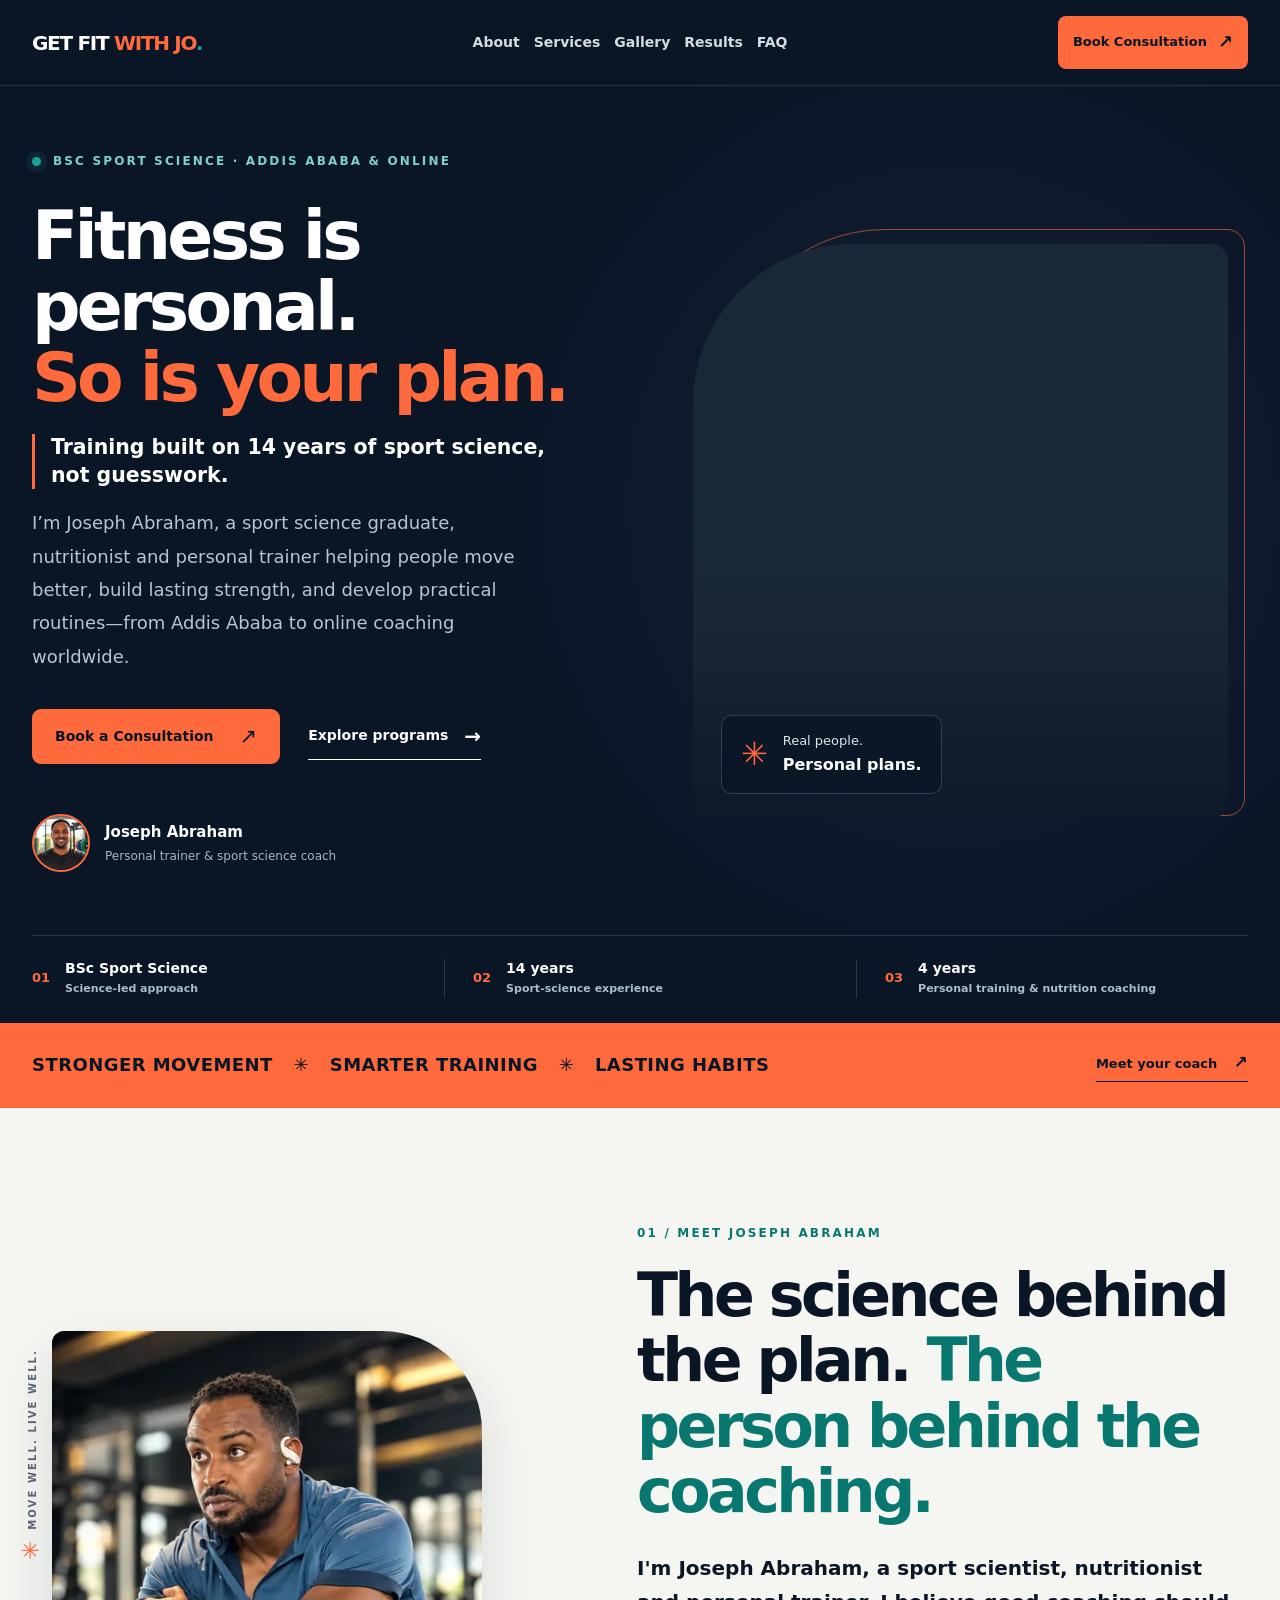
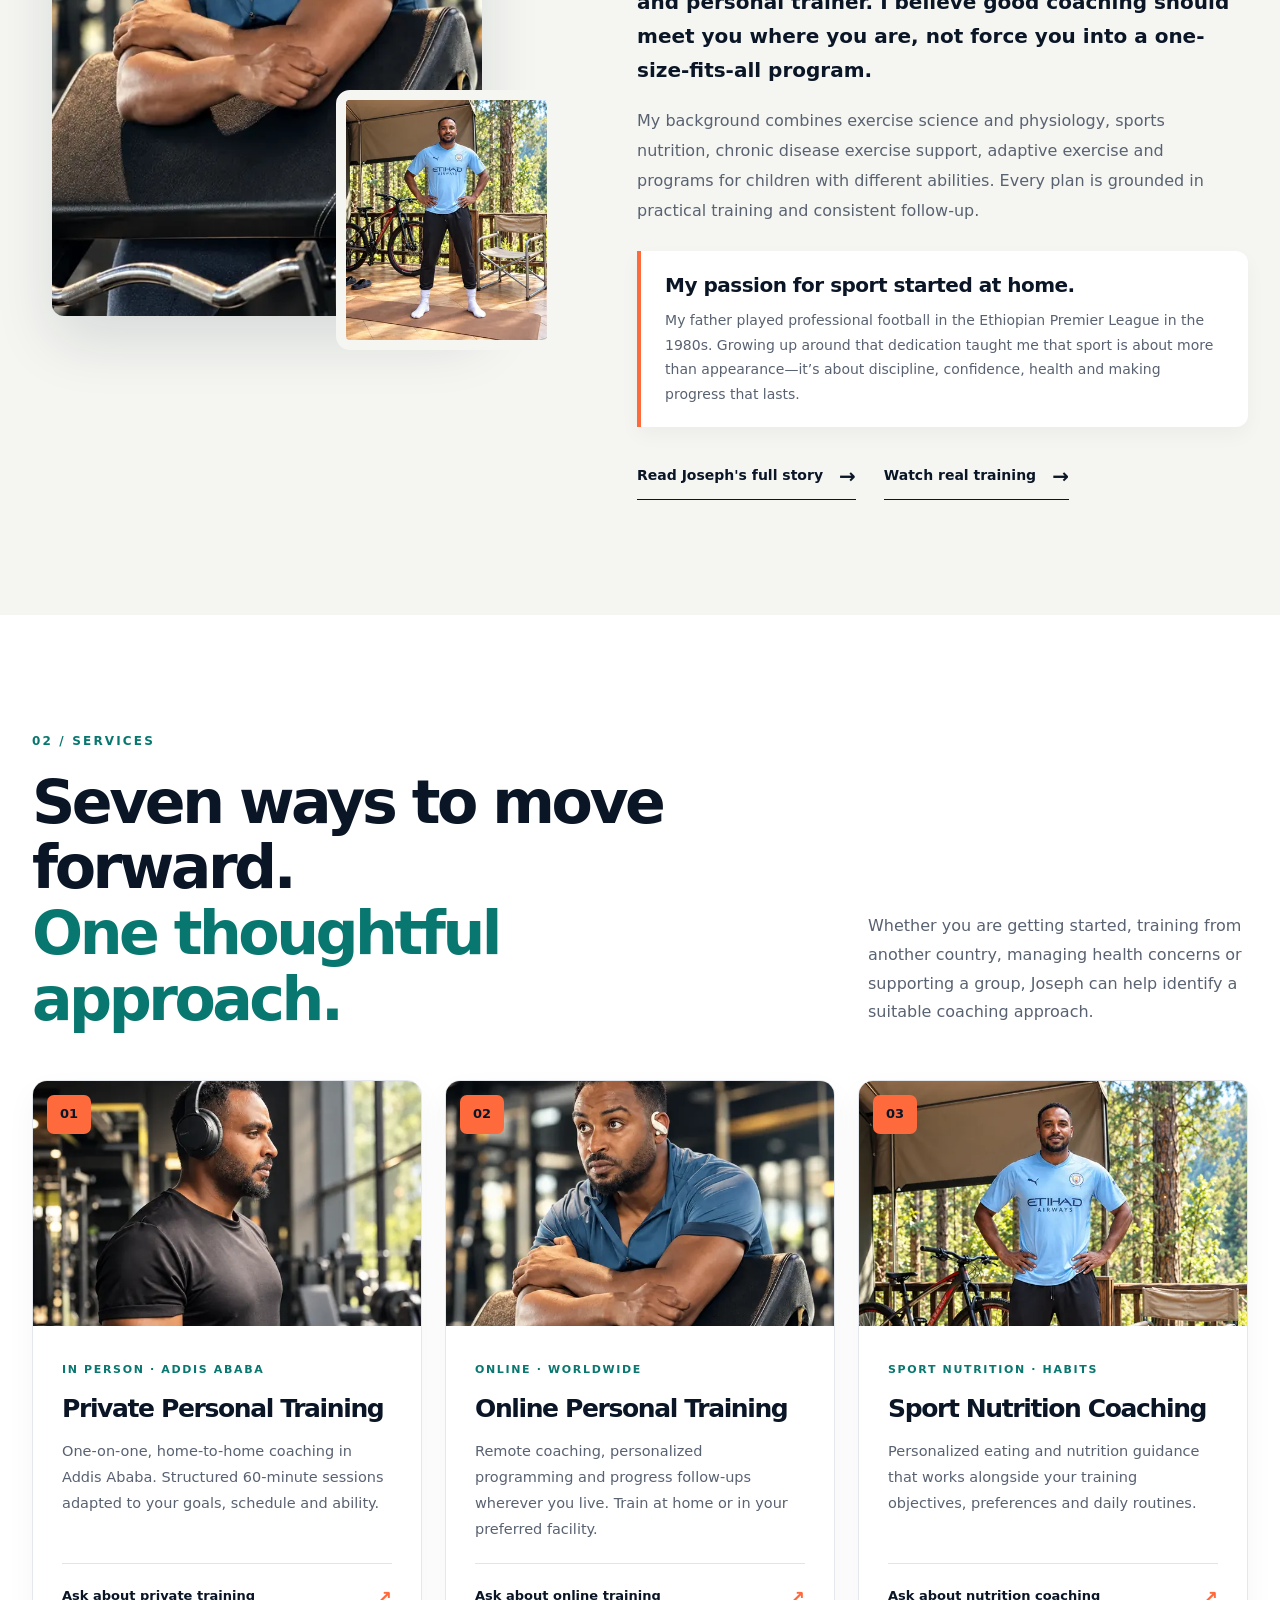
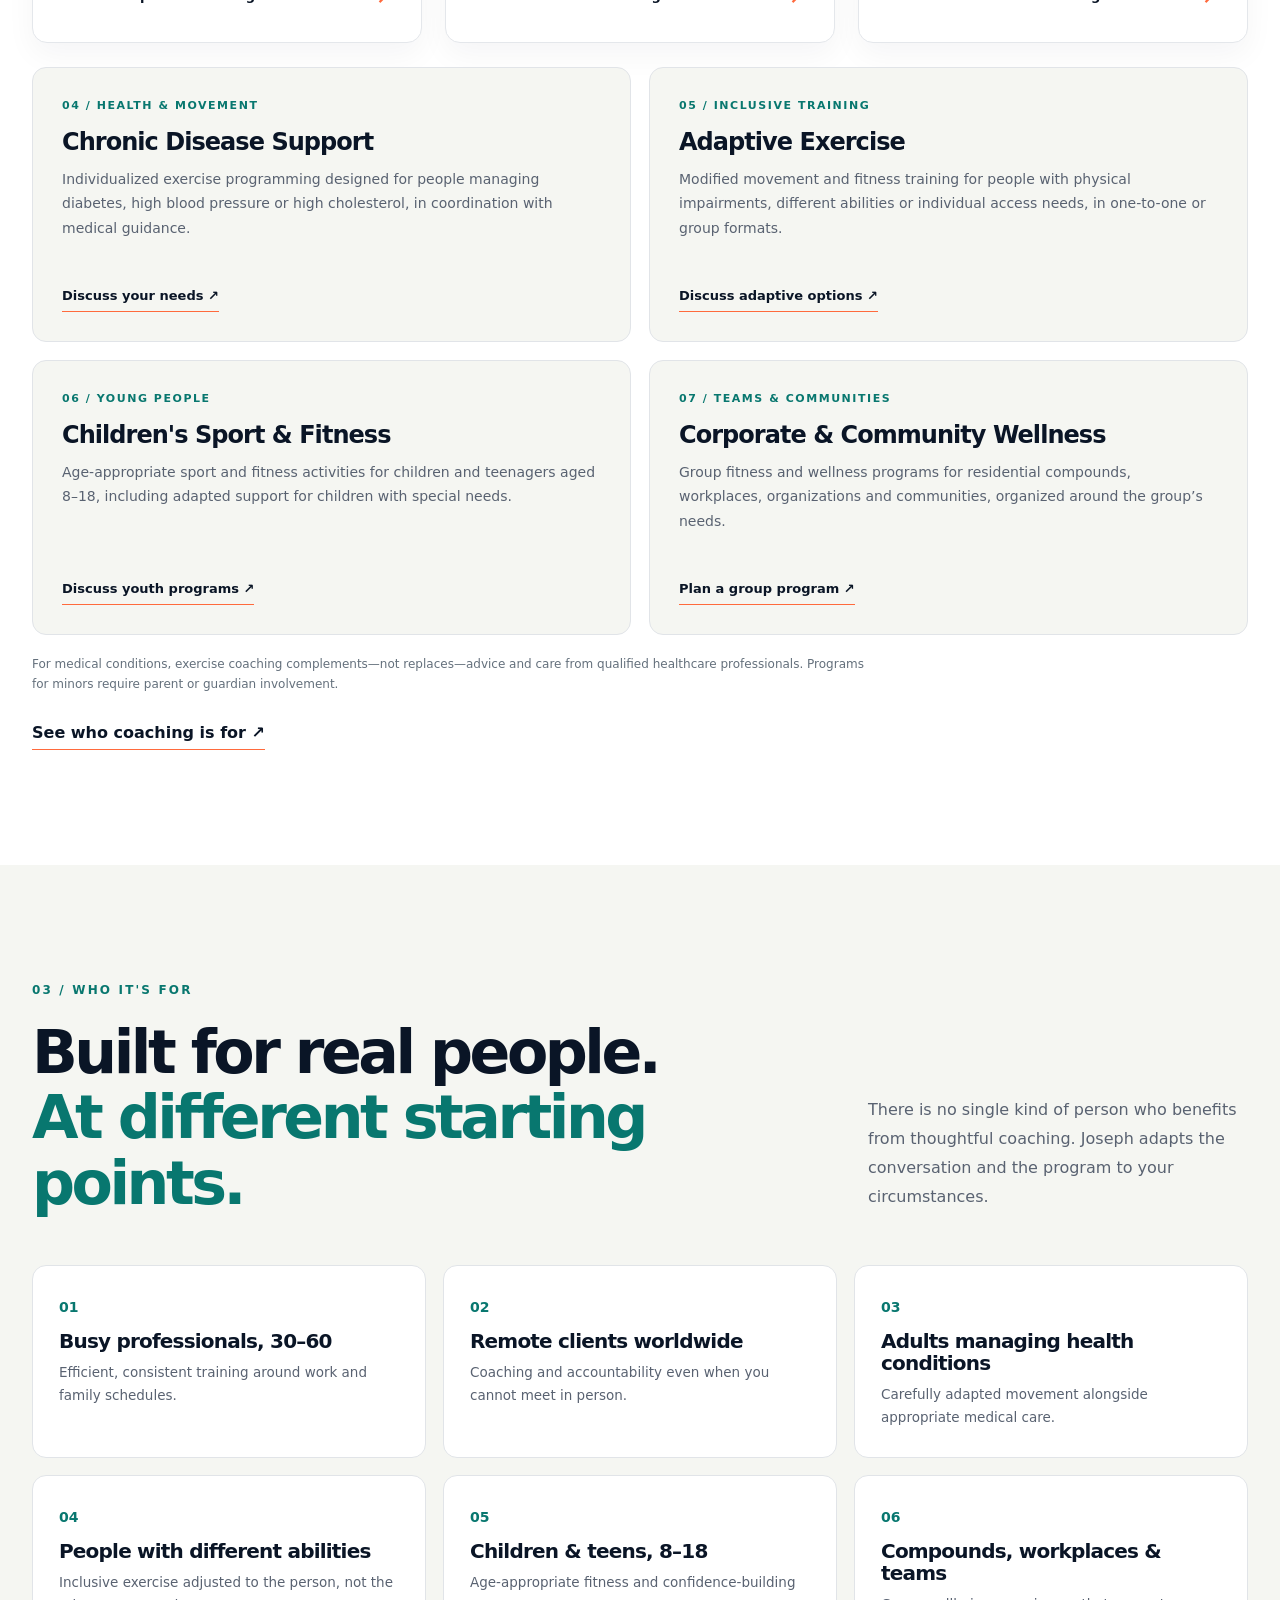
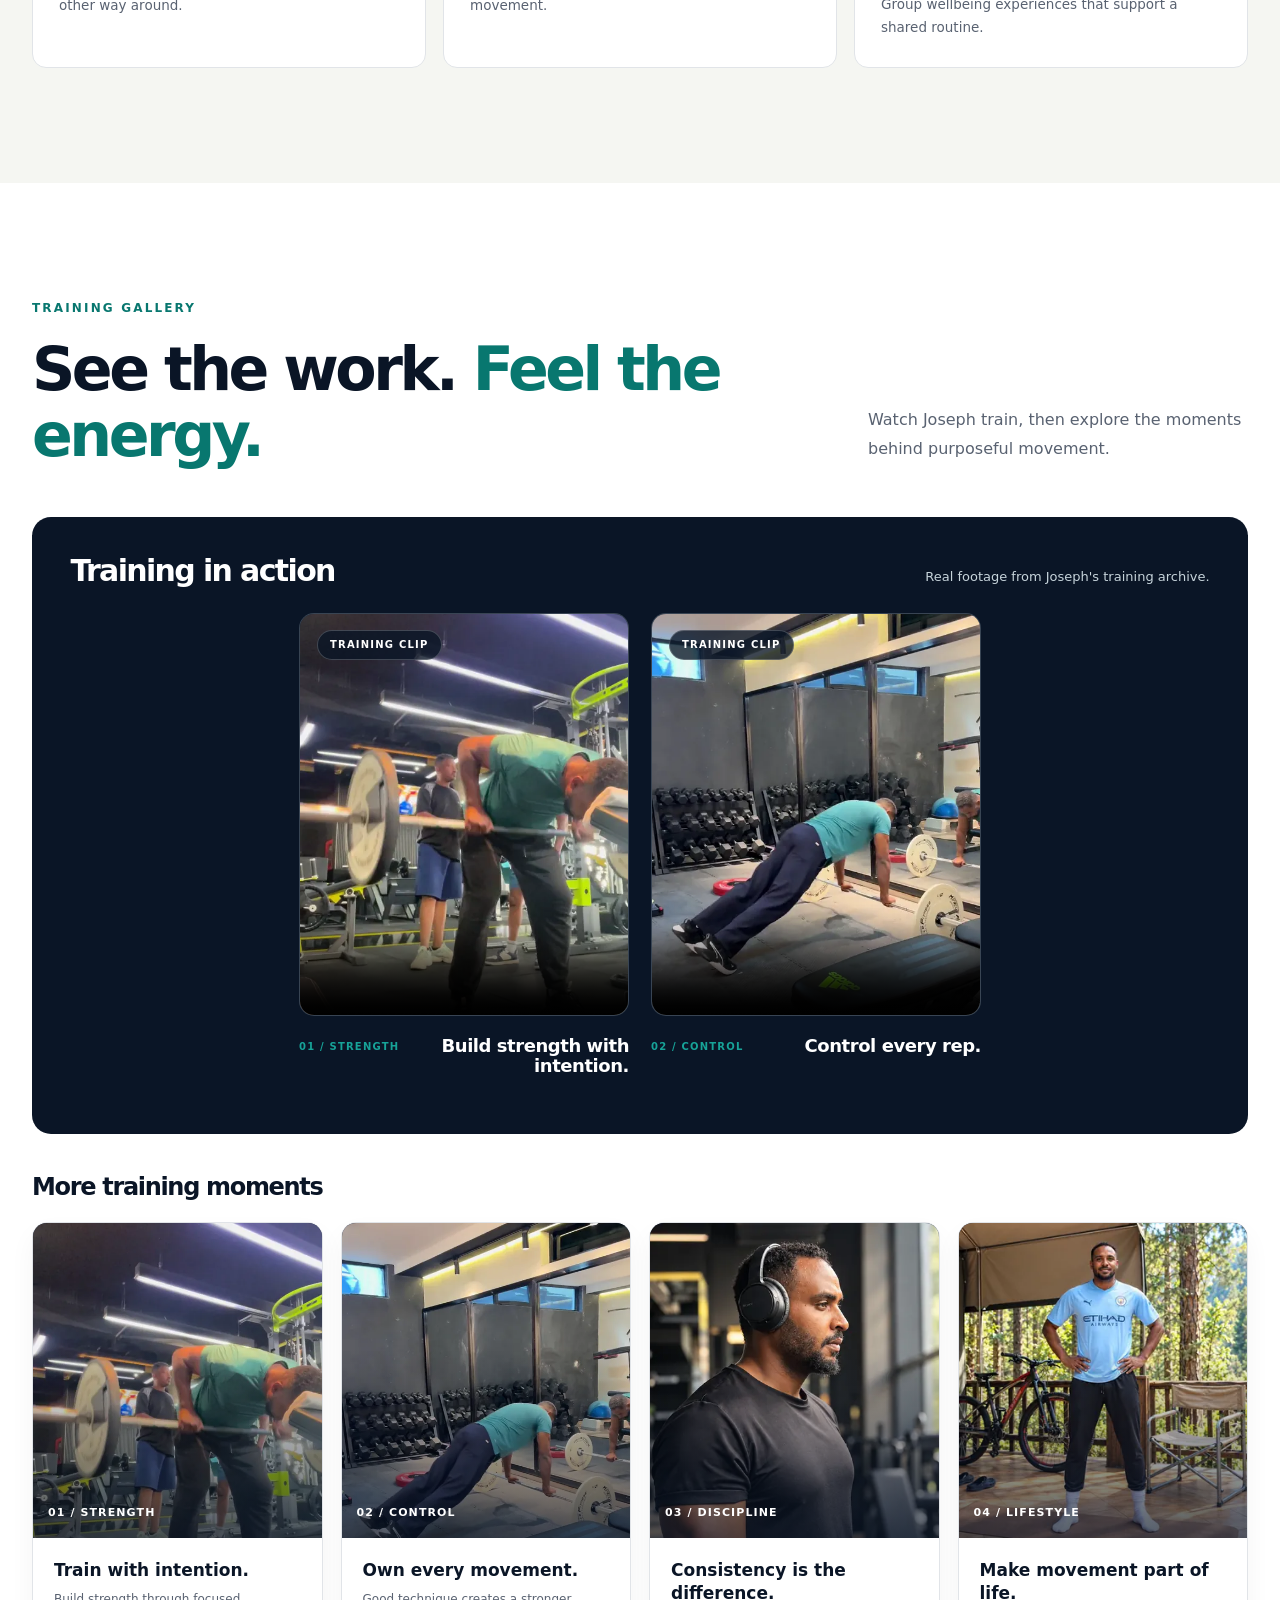
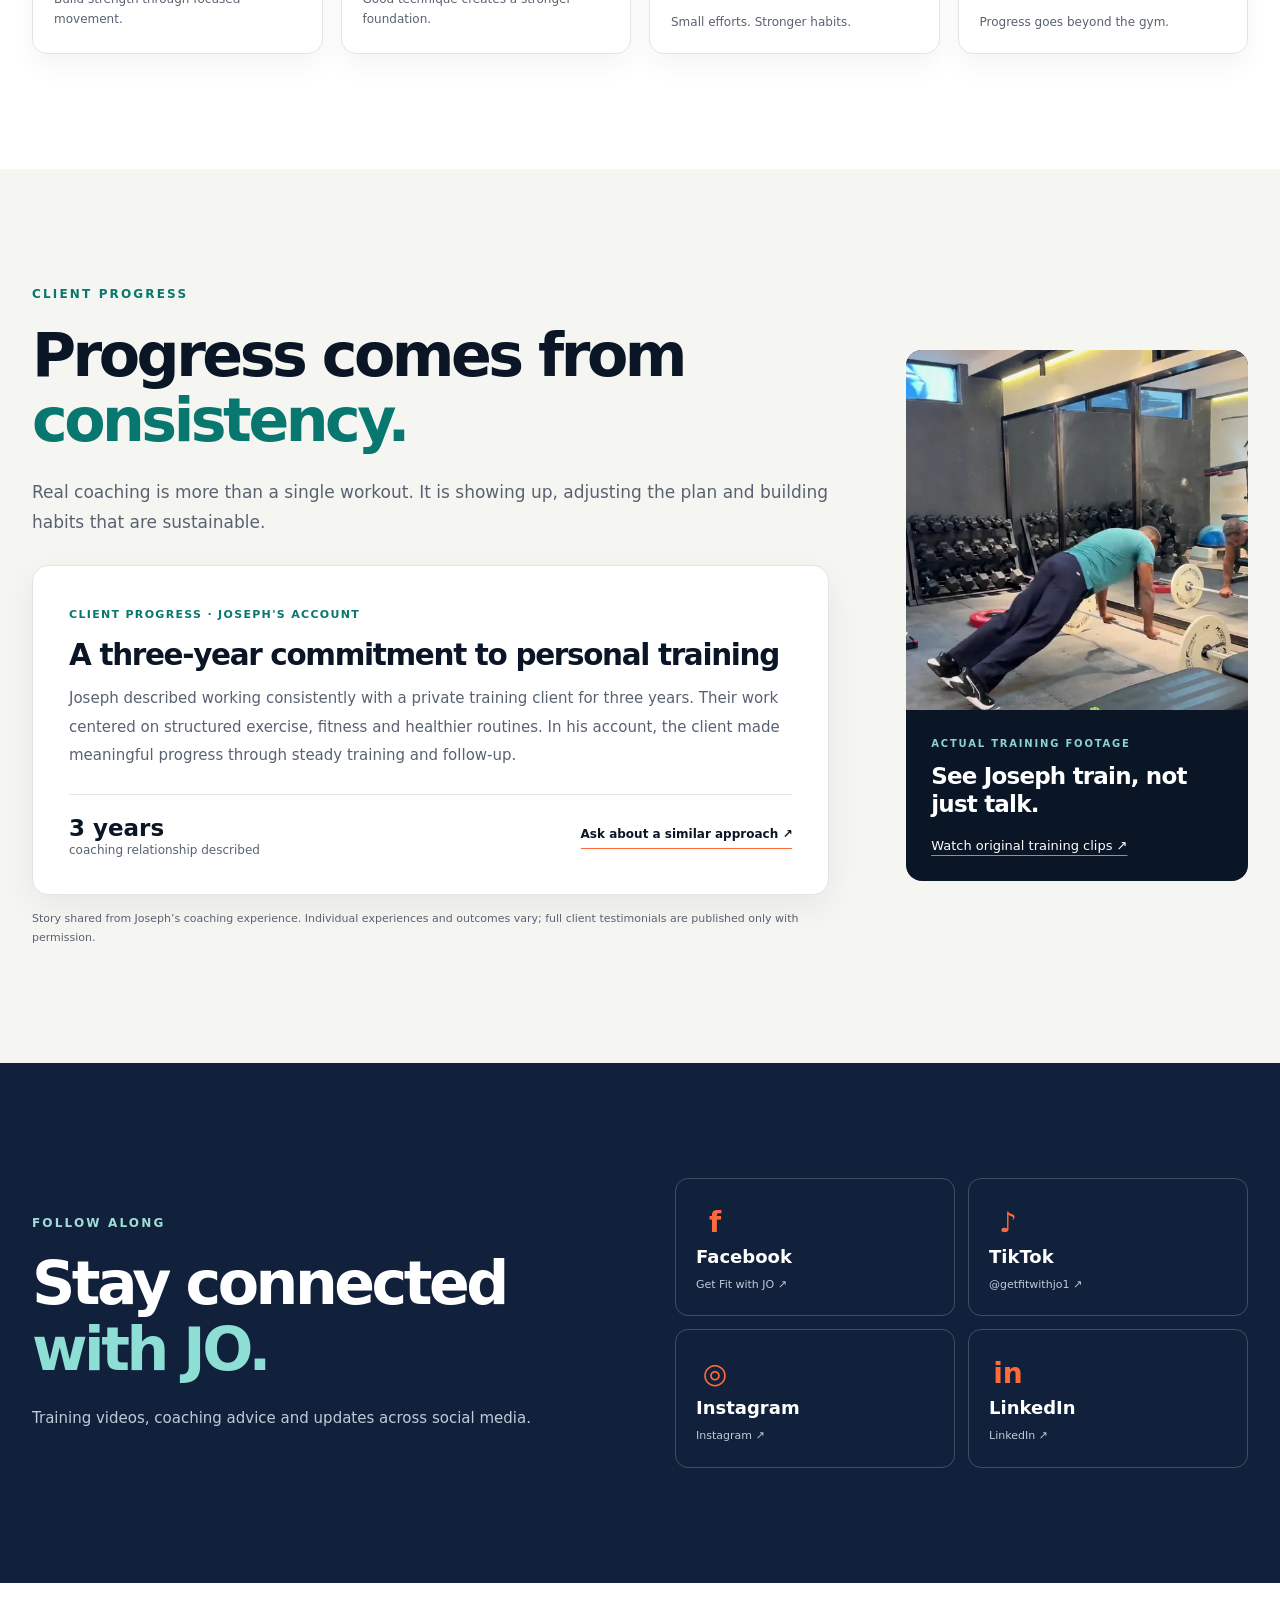
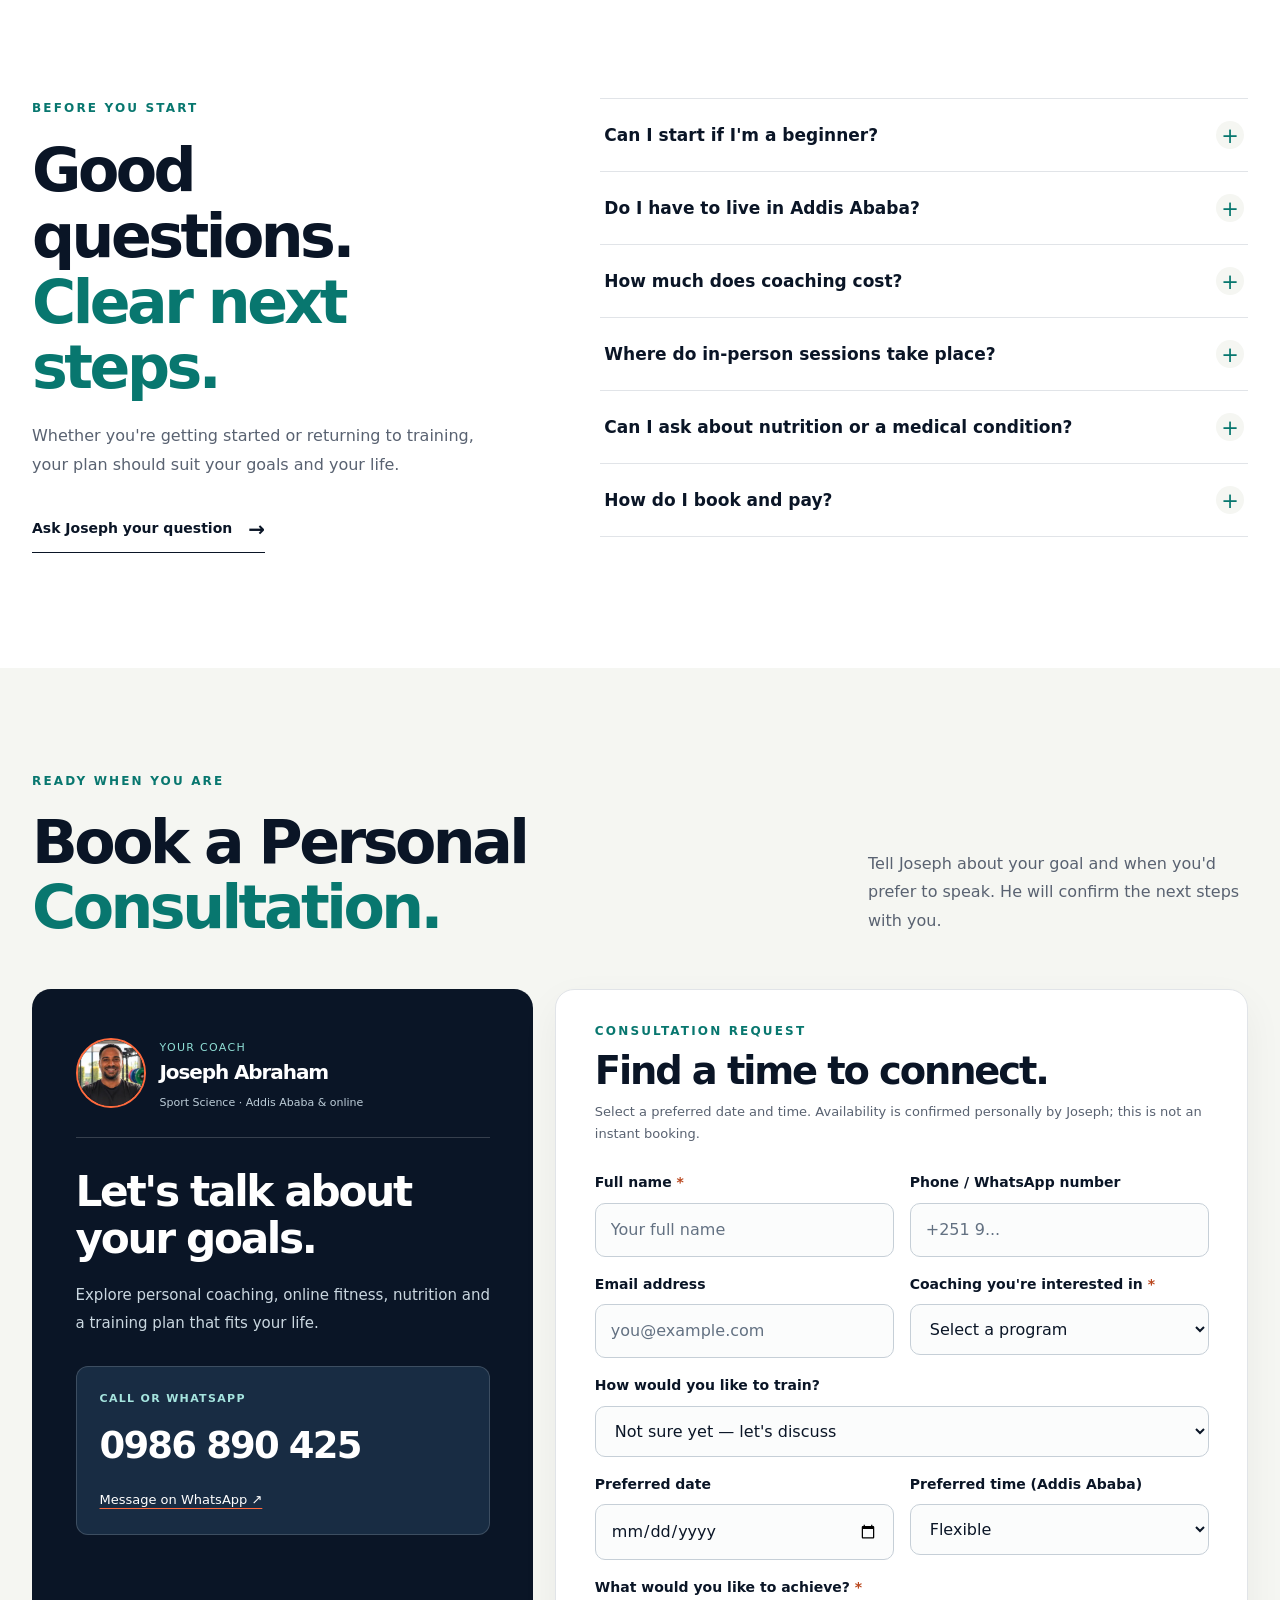
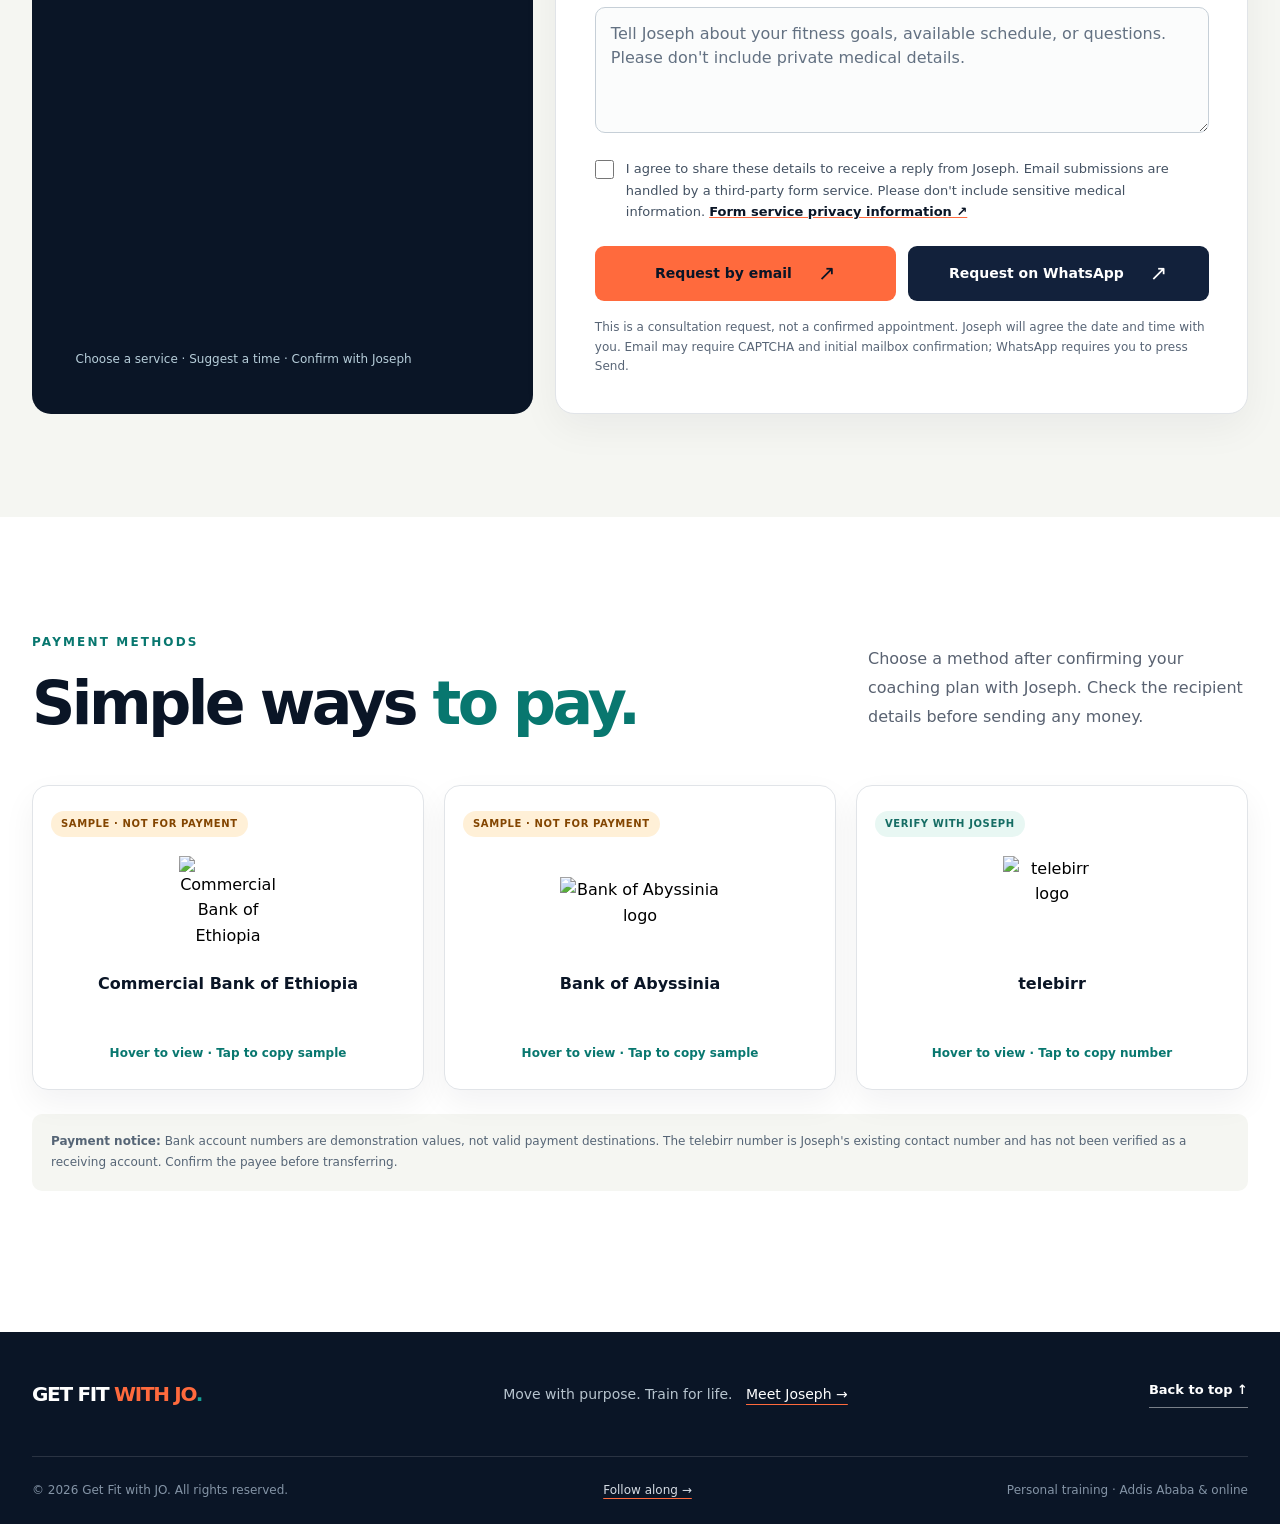
==== commit 7d4960c5: "Sync responsive CSS for new features" ====
--- a/index.html
+++ b/index.html
@@ -155,6 +155,19 @@
 @media(max-width:700px){.jo-faq-layout,.jo-booking-guide{grid-template-columns:1fr}.jo-faq-layout{gap:32px}.jo-gallery-grid{gap:12px}.jo-gallery-image{height:260px}.jo-gallery-card figcaption{padding:16px}.jo-gallery-card figcaption strong{font-size:15px}.jo-gallery-card figcaption span{font-size:11px}.jo-gallery-bottom{align-items:flex-start;flex-direction:column}.jo-progress-visual{min-height:290px;padding:10px}.jo-progress-frame{min-height:290px;padding:14px}.jo-progress-logo{font-size:70px}.jo-progress-copy{padding:30px 22px}.jo-booking-guide{margin-top:36px}}
 @media(max-width:440px){.jo-gallery-grid{grid-template-columns:1fr}.jo-gallery-image{height:325px}.jo-gallery-card figcaption strong{font-size:17px}.jo-gallery-card figcaption span{font-size:12px}.jo-progress-visual{min-height:250px;gap:8px}.jo-progress-frame{min-height:250px;padding:13px 10px}.jo-progress-top{font-size:9px}.jo-progress-logo{font-size:55px}.jo-progress-bottom strong{font-size:14px}.jo-faq-items summary{font-size:16px;padding:18px 2px}}
 @media(prefers-reduced-motion:reduce){.jo-gallery-image img,.jo-faq-items summary>span{transition:none}}
+
+/* Consolidated gallery, consultation and payment experience */
+.site-header .nav-shell{gap:15px}.site-header #site-nav{gap:18px}.site-header #site-nav a{white-space:nowrap}.nav-action{gap:11px!important}
+.header-phone{display:inline-flex;align-items:center;gap:8px;white-space:nowrap;color:#fff;border:1px solid rgba(255,255,255,.24);border-radius:9px;padding:11px;font-weight:750;font-size:13px}.header-phone:hover{color:var(--orange);border-color:var(--orange)}
+.jo-gallery-videos{background:var(--deep);border-radius:19px;padding:clamp(22px,3vw,44px);color:#fff;margin:0 0 40px;scroll-margin-top:105px}.jo-gallery-videos-head{display:flex;align-items:flex-end;justify-content:space-between;gap:20px;margin-bottom:25px}.jo-gallery-videos-head h3{font-size:30px;color:white}.jo-gallery-videos-head p{font-size:13px;color:#C7D4DB}.jo-gallery-videos .video-grid{grid-template-columns:repeat(2,minmax(0,330px));gap:22px}.jo-gallery-videos .video-stage{aspect-ratio:9/11}.jo-gallery-videos .video-info h3{color:white}.jo-gallery-moments{font-size:24px;color:var(--deep);margin-bottom:22px}.social-tile{display:block;cursor:pointer;transition:transform .2s,border-color .2s}.social-tile:hover{transform:translateY(-3px);border-color:var(--orange)}.social-tile:focus-visible{outline:3px solid var(--orange)}
+.jo-consultation-section{padding:clamp(80px,8vw,115px) 0}.jo-consultation-layout{display:grid;grid-template-columns:minmax(290px,.84fr) minmax(0,1.16fr);gap:22px}.jo-consultation-info{display:flex;flex-direction:column;align-items:flex-start;border-radius:19px;background:var(--deep);color:#fff;padding:clamp(28px,3.4vw,48px)}.jo-consultation-coach{display:flex;align-items:center;gap:14px;border-bottom:1px solid rgba(255,255,255,.18);padding-bottom:23px;width:100%}.jo-consultation-coach img{width:70px;height:70px;border-radius:50%;object-fit:cover;border:2px solid var(--orange)}.jo-consultation-coach span{font-size:11px;letter-spacing:.12em;color:#8FDED5}.jo-consultation-coach h3{font-size:20px;margin:4px 0}.jo-consultation-coach small{font-size:11px;line-height:1.5;color:#BDCDD8}.jo-consultation-info>h3{font-size:clamp(30px,3.3vw,47px);margin:30px 0 20px;letter-spacing:-.055em;line-height:1.12}.jo-consultation-info>p:not(.jo-consultation-hint){font-size:15px;color:#CAD7E0;line-height:1.85}.jo-consultation-phone{display:flex;align-items:flex-start;flex-direction:column;margin-top:28px;padding:23px;background:#182C43;border:1px solid rgba(255,255,255,.16);border-radius:12px;width:100%}.jo-consultation-phone span{font-weight:800;font-size:11px;letter-spacing:.12em;color:#A5E4DE}.jo-consultation-phone a:first-of-type{font-size:clamp(27px,3vw,37px);font-weight:850;letter-spacing:-.05em;margin:9px 0 15px}.jo-consultation-phone a:first-of-type:hover{color:var(--orange)}.jo-consultation-phone a:last-of-type{font-size:13px;text-decoration:underline;text-decoration-color:var(--orange);text-underline-offset:4px}.jo-consultation-hint{font-size:12px;line-height:1.8;color:#B7CEDA;margin-top:auto;padding-top:25px}
+.jo-consultation-form{background:#fff;border:1px solid var(--line);border-radius:19px;overflow:hidden;scroll-margin-top:104px;box-shadow:0 14px 39px rgba(10,21,38,.05)}.jo-consultation-form-header{padding:31px clamp(24px,3vw,42px) 0}.jo-consultation-form-header h3{font-size:clamp(27px,3vw,40px);color:var(--deep);margin:9px 0}.jo-consultation-form-header p:not(.eyebrow){font-size:13px;line-height:1.7;color:var(--muted)}.jo-consultation-form .enquiry-form{padding:26px clamp(24px,3vw,42px) 36px}.jo-consultation-form .enquiry-fields{gap:16px}.jo-consultation-form .enquiry-field textarea{min-height:95px}.jo-consultation-form .enquiry-actions{gap:12px}.jo-consultation-form .enquiry-actions .button{min-width:0;flex:1}.jo-legacy-anchor{display:block;position:relative;top:-90px;height:0}
+.jo-payment-section{background:#fff}.jo-payment-grid{display:grid;grid-template-columns:repeat(3,minmax(0,1fr));gap:20px}.jo-payment-card{display:flex;align-items:center;flex-direction:column;position:relative;min-width:0;min-height:305px;padding:25px 18px;text-align:center;cursor:pointer;font:inherit;background:#fff;border:1px solid var(--line);border-radius:16px;box-shadow:0 13px 33px rgba(10,21,38,.055);transition:transform .2s,border-color .2s}.jo-payment-card:hover{border-color:var(--teal);transform:translateY(-4px)}.jo-payment-card:focus-visible{outline:3px solid var(--orange);outline-offset:4px}.jo-payment-state{align-self:flex-start;font-size:10px;letter-spacing:.06em;font-weight:800;color:#834500;background:#FFF0D7;padding:5px 10px;border-radius:30px}.jo-payment-state.is-warning{background:#E8F7F3;color:#166D64}.jo-payment-logo{height:120px;display:flex;align-items:center;justify-content:center;margin:8px 0;width:100%}.jo-payment-logo img{max-width:160px;max-height:98px;width:auto;height:auto;object-fit:contain}.jo-payment-card>strong{color:var(--deep);font-size:16px;line-height:1.4}.jo-payment-number{display:block;opacity:0;transform:translateY(4px);transition:opacity .2s,transform .2s;font-size:21px;letter-spacing:.02em;font-weight:800;color:var(--deep);margin-top:12px;min-height:32px}.jo-payment-card:hover .jo-payment-number,.jo-payment-card:focus-visible .jo-payment-number,.jo-payment-card.is-revealed .jo-payment-number{opacity:1;transform:none}.jo-payment-card>small{display:block;font-size:12px;color:var(--teal-text);font-weight:750;margin-top:auto}.jo-payment-note{font-size:12px;line-height:1.8;color:#566576;background:var(--cream);border-radius:10px;margin-top:24px;padding:17px 19px}.jo-payment-copy-status{font-size:13px;color:var(--teal-text);font-weight:750;min-height:1.25em;margin-top:10px}.jo-mobile-actions{display:none}
+@media(max-width:1300px){.header-phone{display:none}.site-header #site-nav{gap:14px}.site-header .nav-action{padding:12px 15px}}
+@media(max-width:1000px){.jo-consultation-layout{grid-template-columns:1fr}.jo-consultation-info{padding:30px}.jo-consultation-hint{padding-top:15px}}
+@media(max-width:760px){.jo-gallery-videos{padding:20px}.jo-gallery-videos-head{align-items:flex-start;flex-direction:column}.jo-gallery-videos .video-grid{grid-template-columns:repeat(2,minmax(0,1fr));gap:11px}.jo-gallery-videos .video-info{display:block}.jo-gallery-videos .video-info h3{font-size:16px;margin-top:7px}.jo-consultation-form .enquiry-fields{grid-template-columns:1fr}.jo-payment-grid{grid-template-columns:1fr}.jo-payment-card{min-height:225px}.jo-payment-number{opacity:1;transform:none}.jo-mobile-actions{position:fixed;z-index:49;bottom:0;left:0;right:0;display:grid;grid-template-columns:1fr 1fr;gap:10px;padding:9px 13px max(9px,env(safe-area-inset-bottom));background:var(--deep);box-shadow:0 -5px 25px rgba(0,0,0,.16)}.jo-mobile-actions a{min-height:45px;display:flex;align-items:center;justify-content:center;border-radius:8px;background:var(--orange);font-weight:800;font-size:13px;color:var(--deep)}.jo-mobile-actions a+a{background:#E7F6F4}body{padding-bottom:68px}}
+@media(max-width:510px){.jo-gallery-videos .video-stage{aspect-ratio:9/12}.jo-consultation-info>h3{font-size:33px}.jo-consultation-form .enquiry-form{padding:22px 19px}.jo-consultation-form-header{padding:25px 20px 0}.jo-consultation-form .enquiry-actions{flex-direction:column}.jo-consultation-form .enquiry-actions .button{width:100%}}
+@media(prefers-reduced-motion:reduce){.jo-payment-card,.jo-payment-number,.social-tile{transition:none}}
 </style>
   <script src="script.js" defer></script>
   <title>Get Fit with JO | Personal Coaching by Joseph Abraham</title>
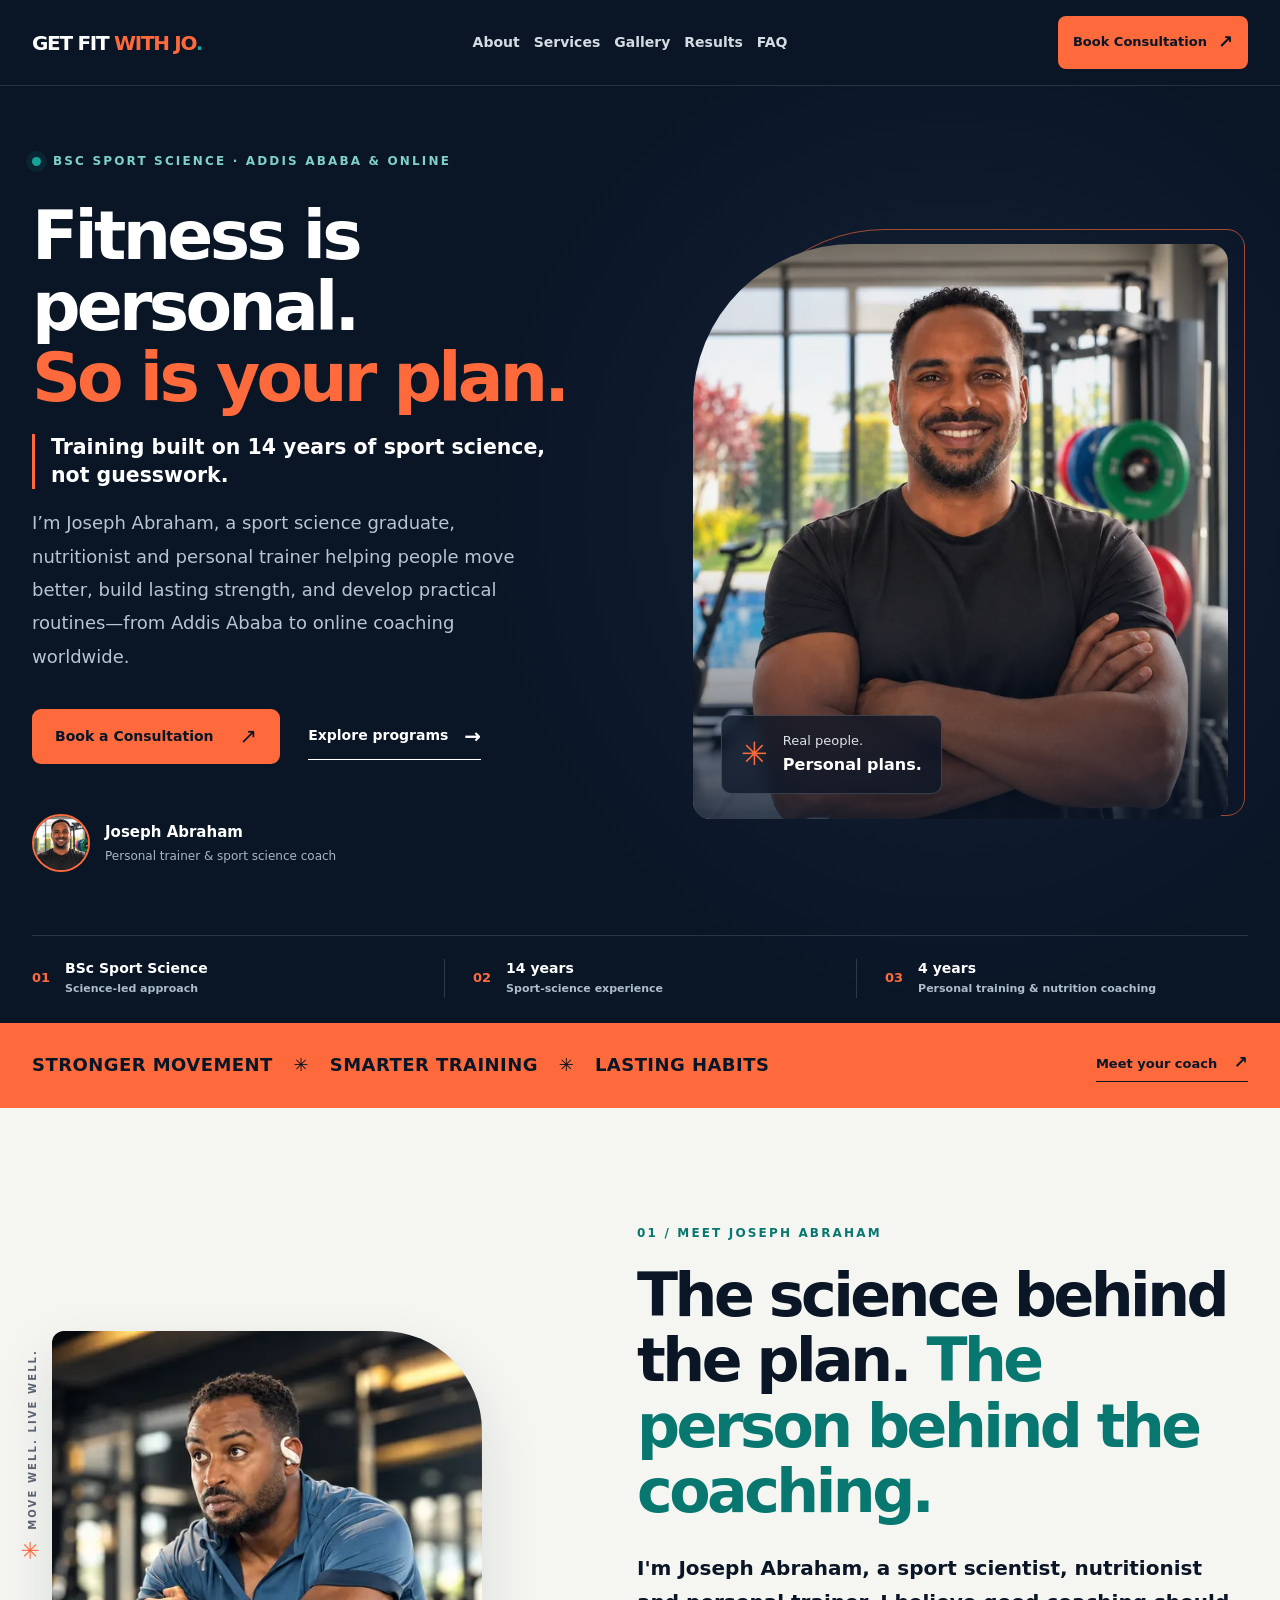
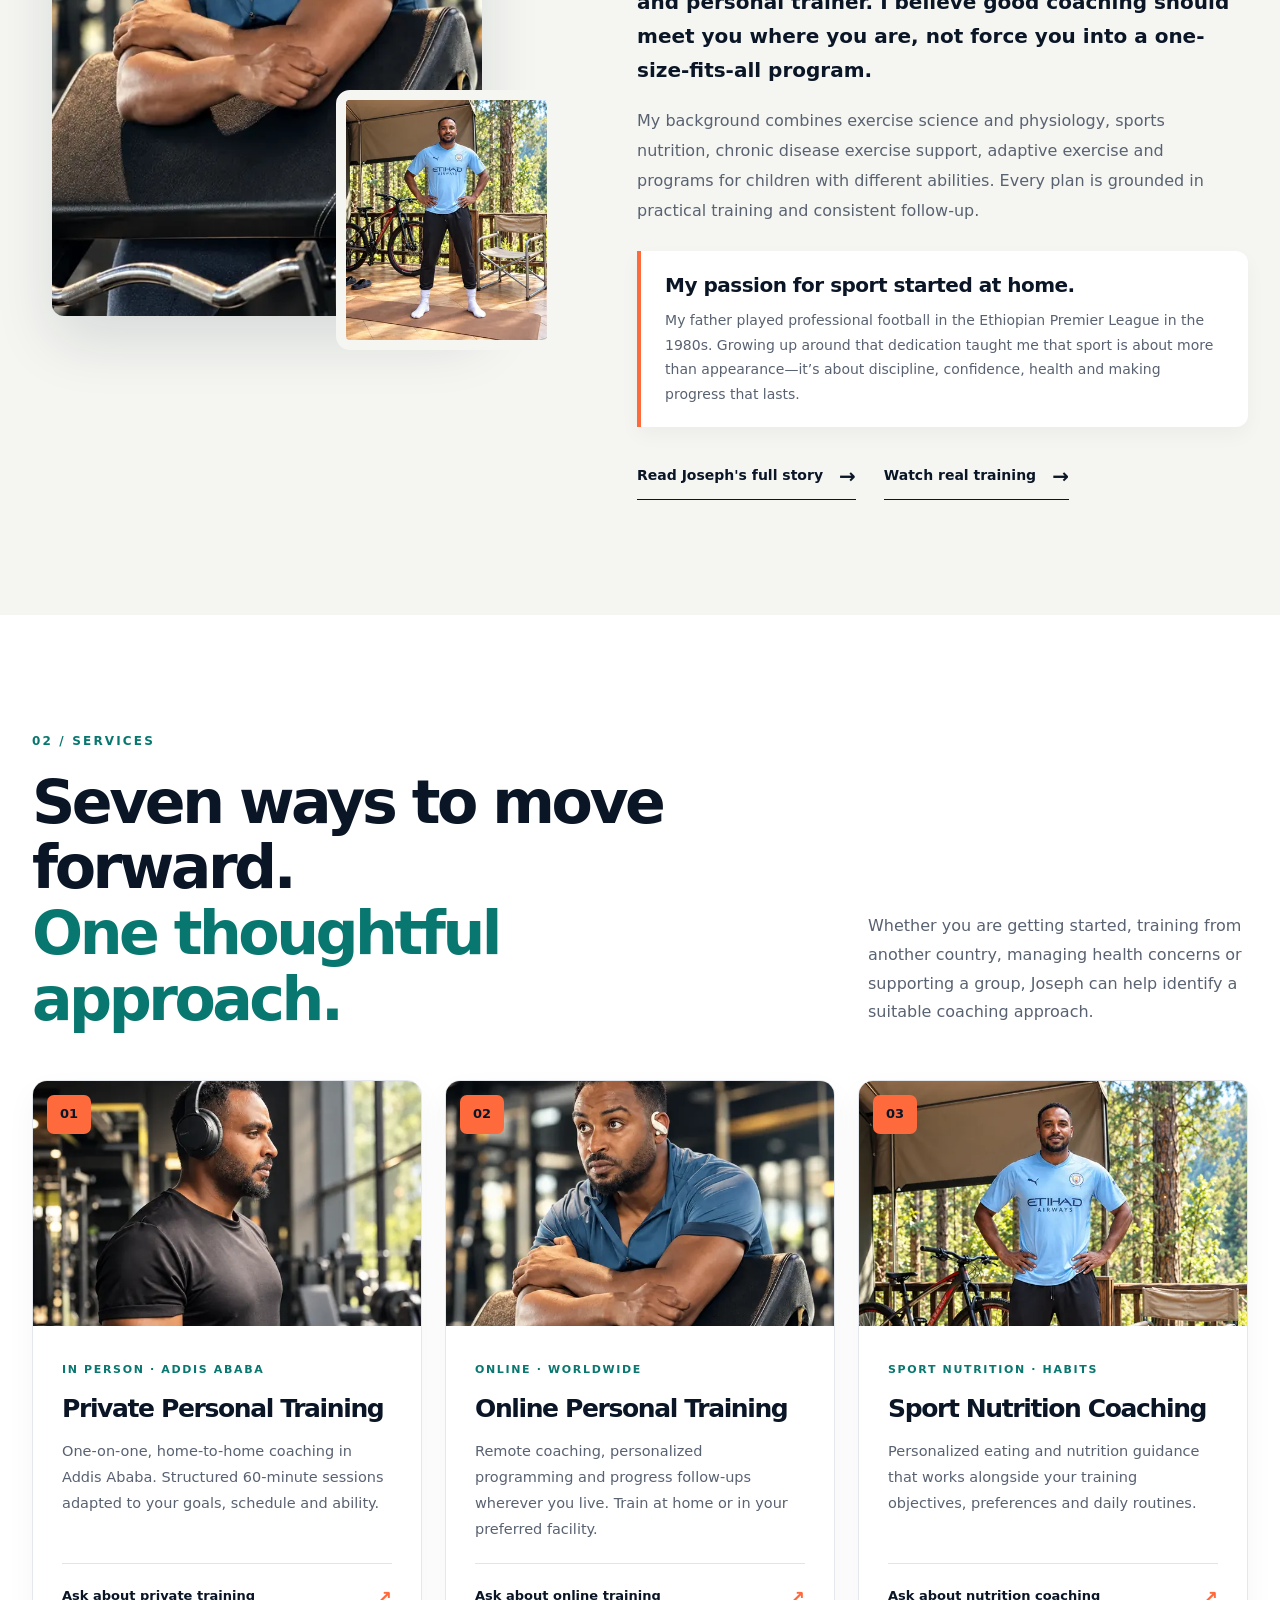
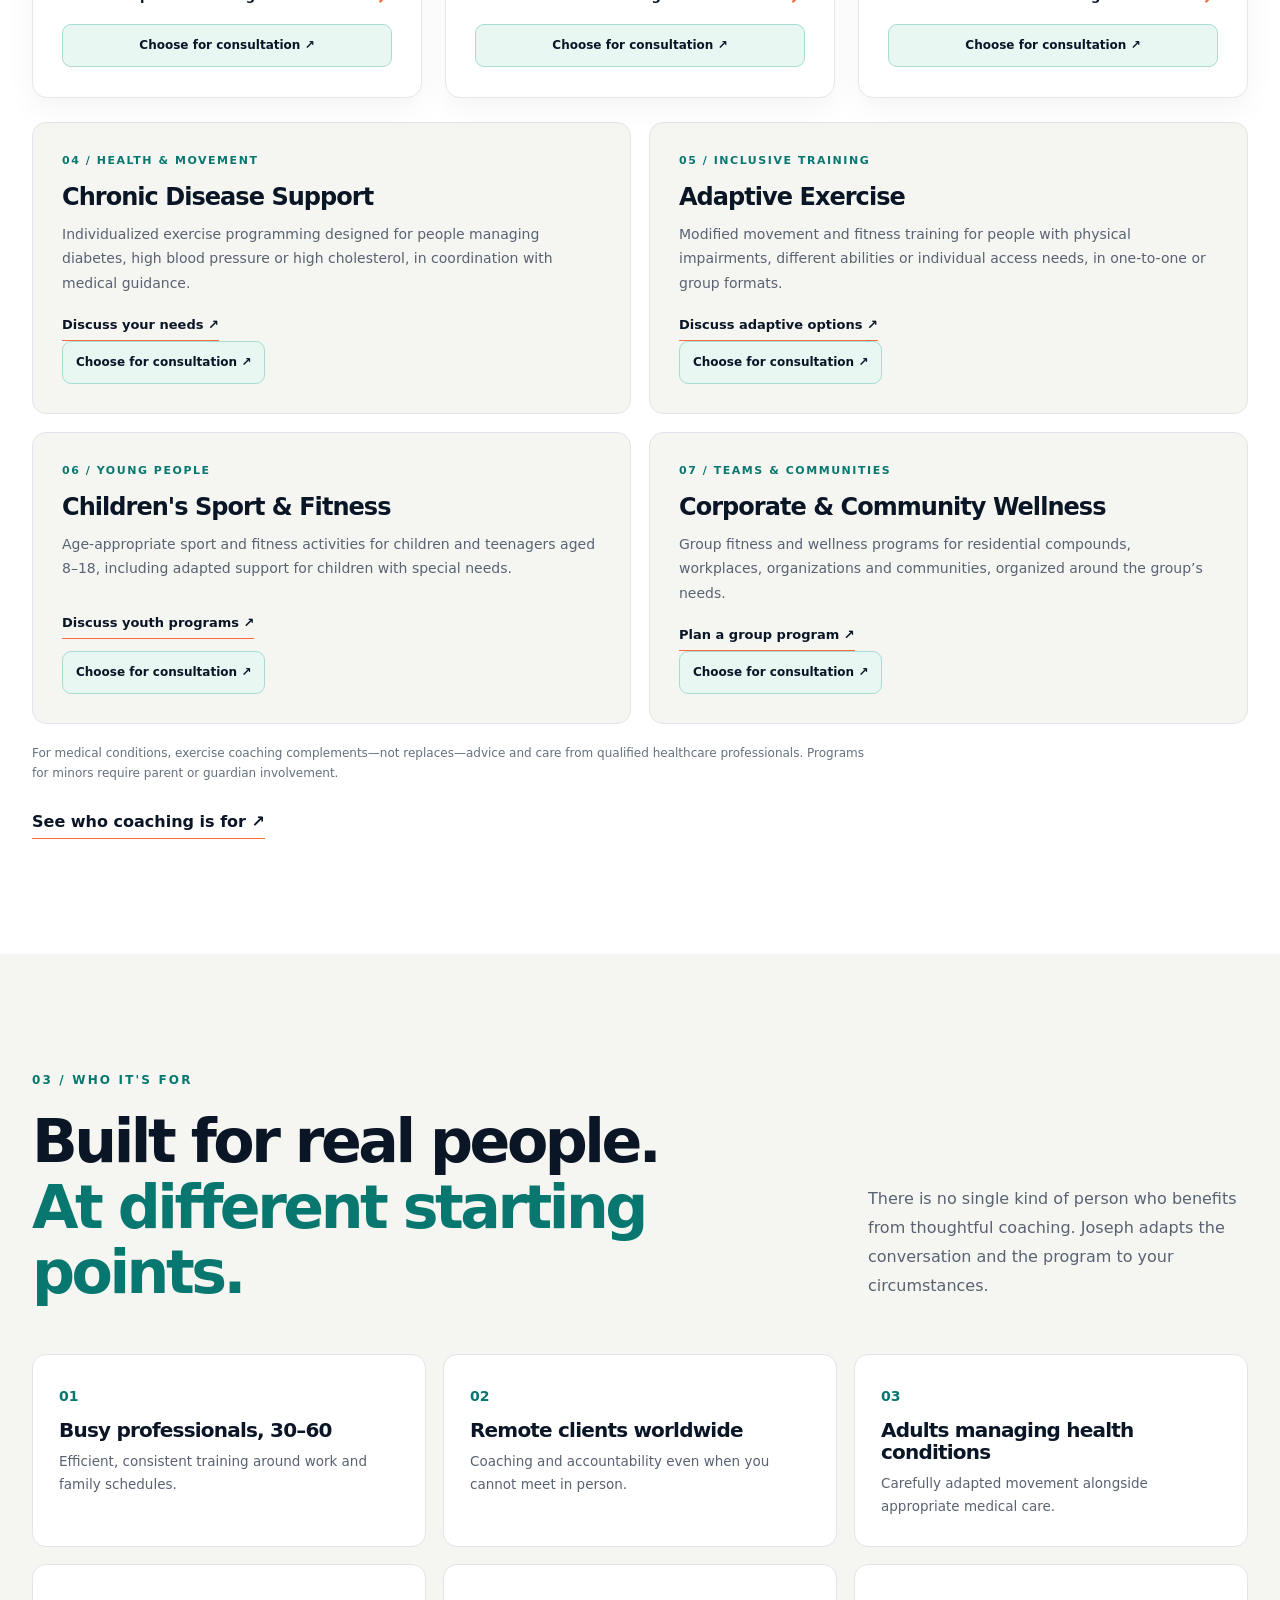
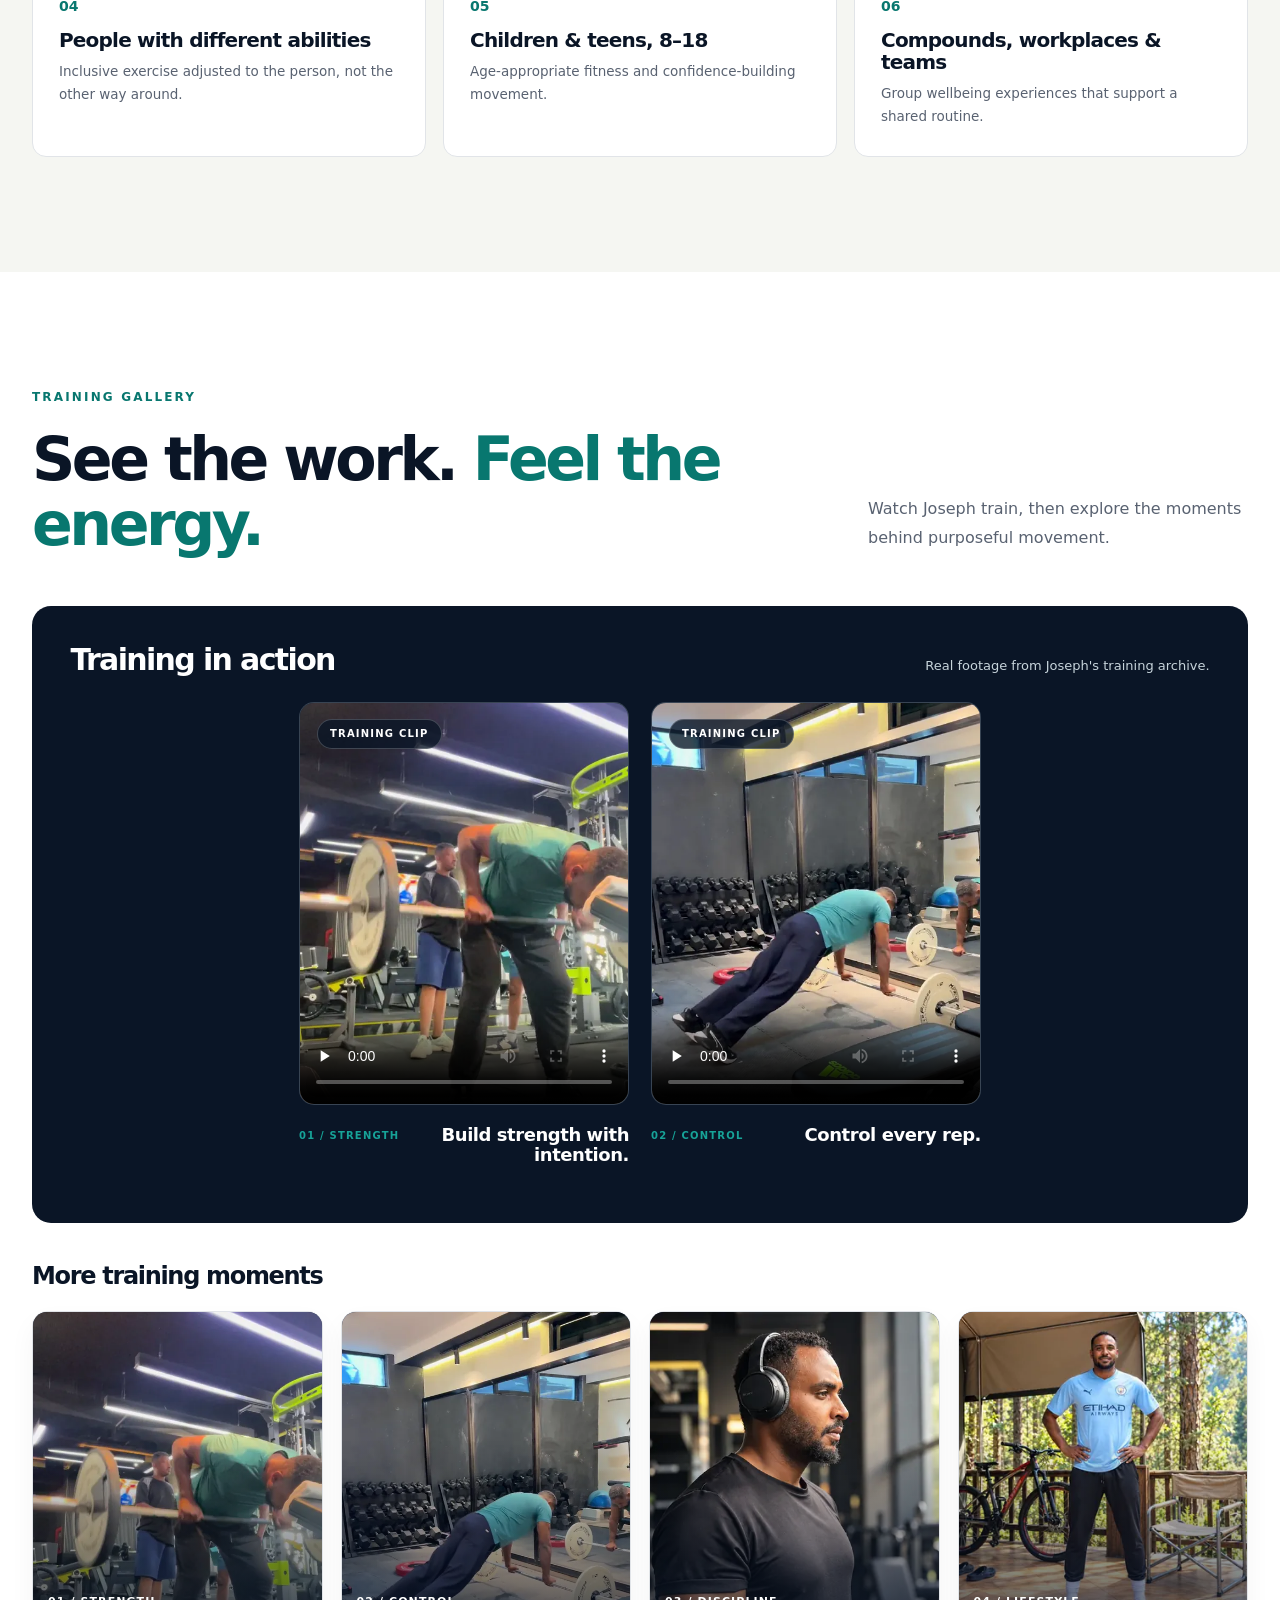
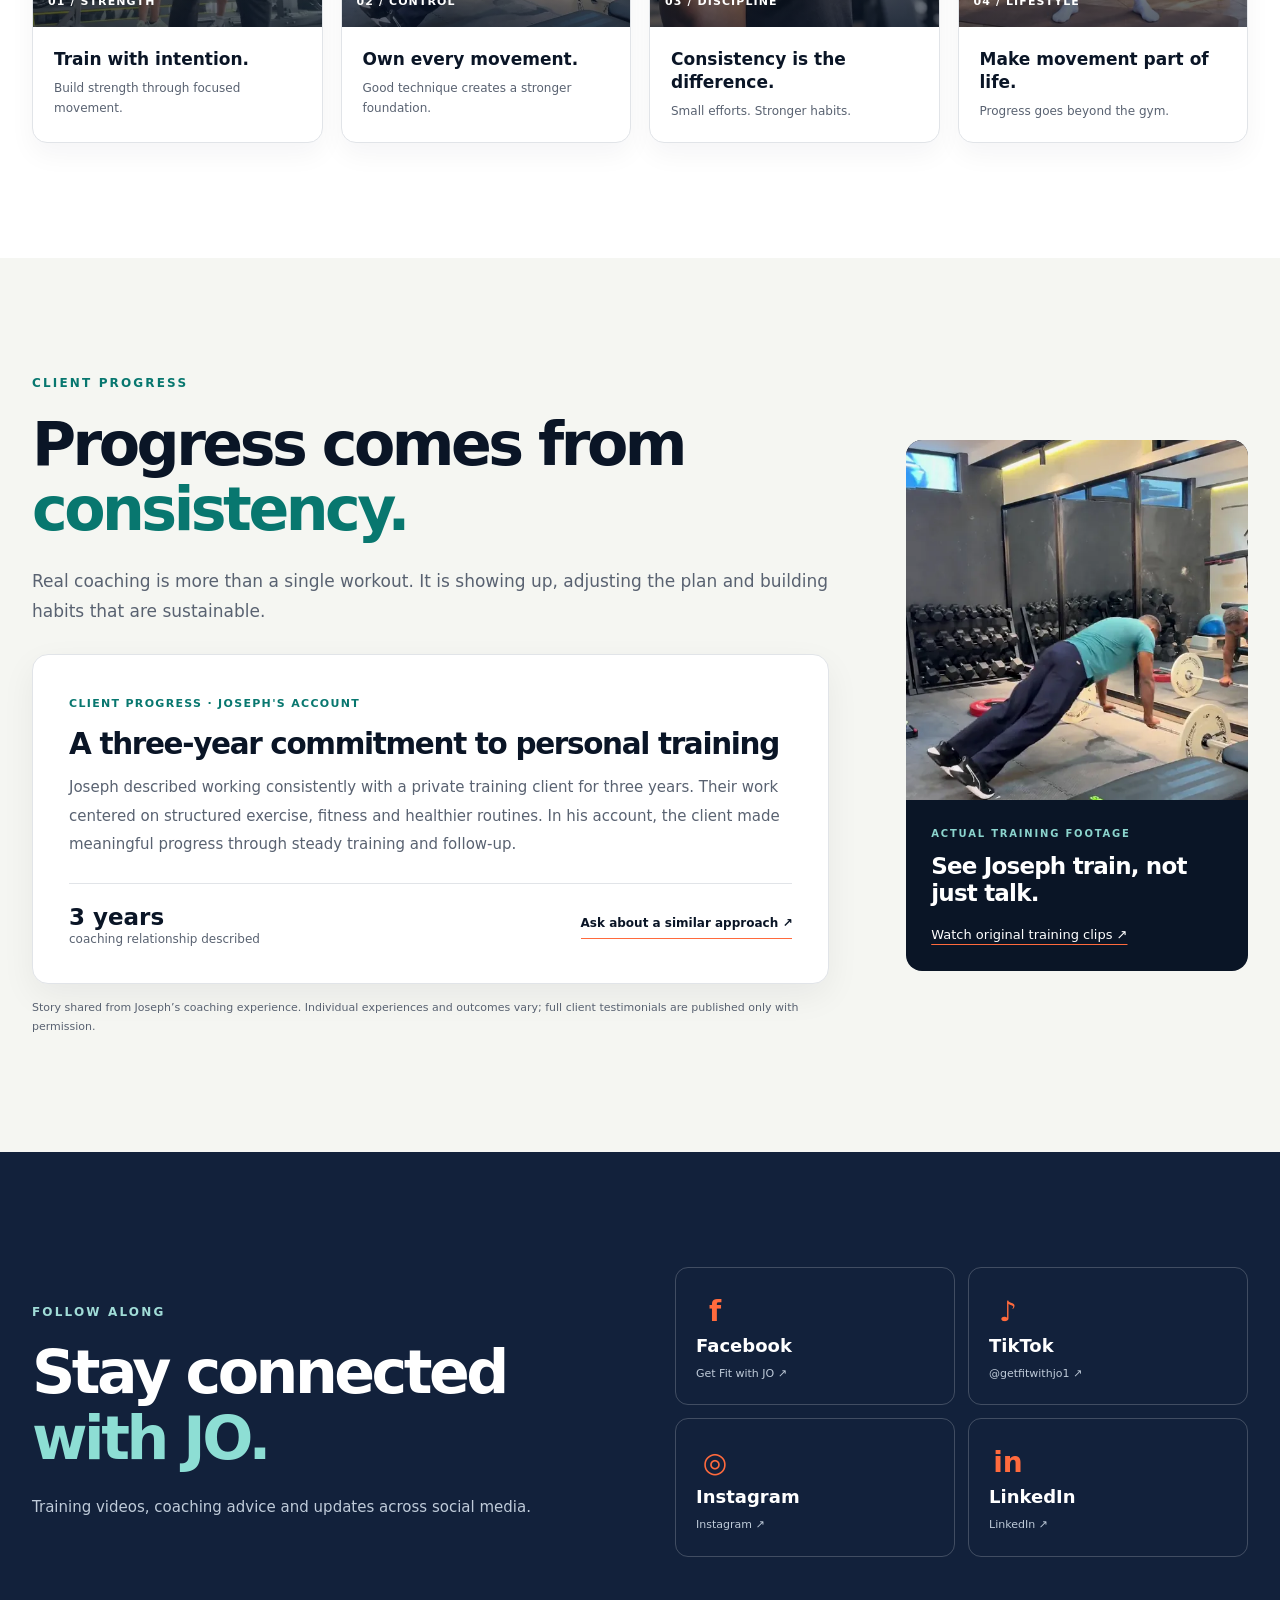
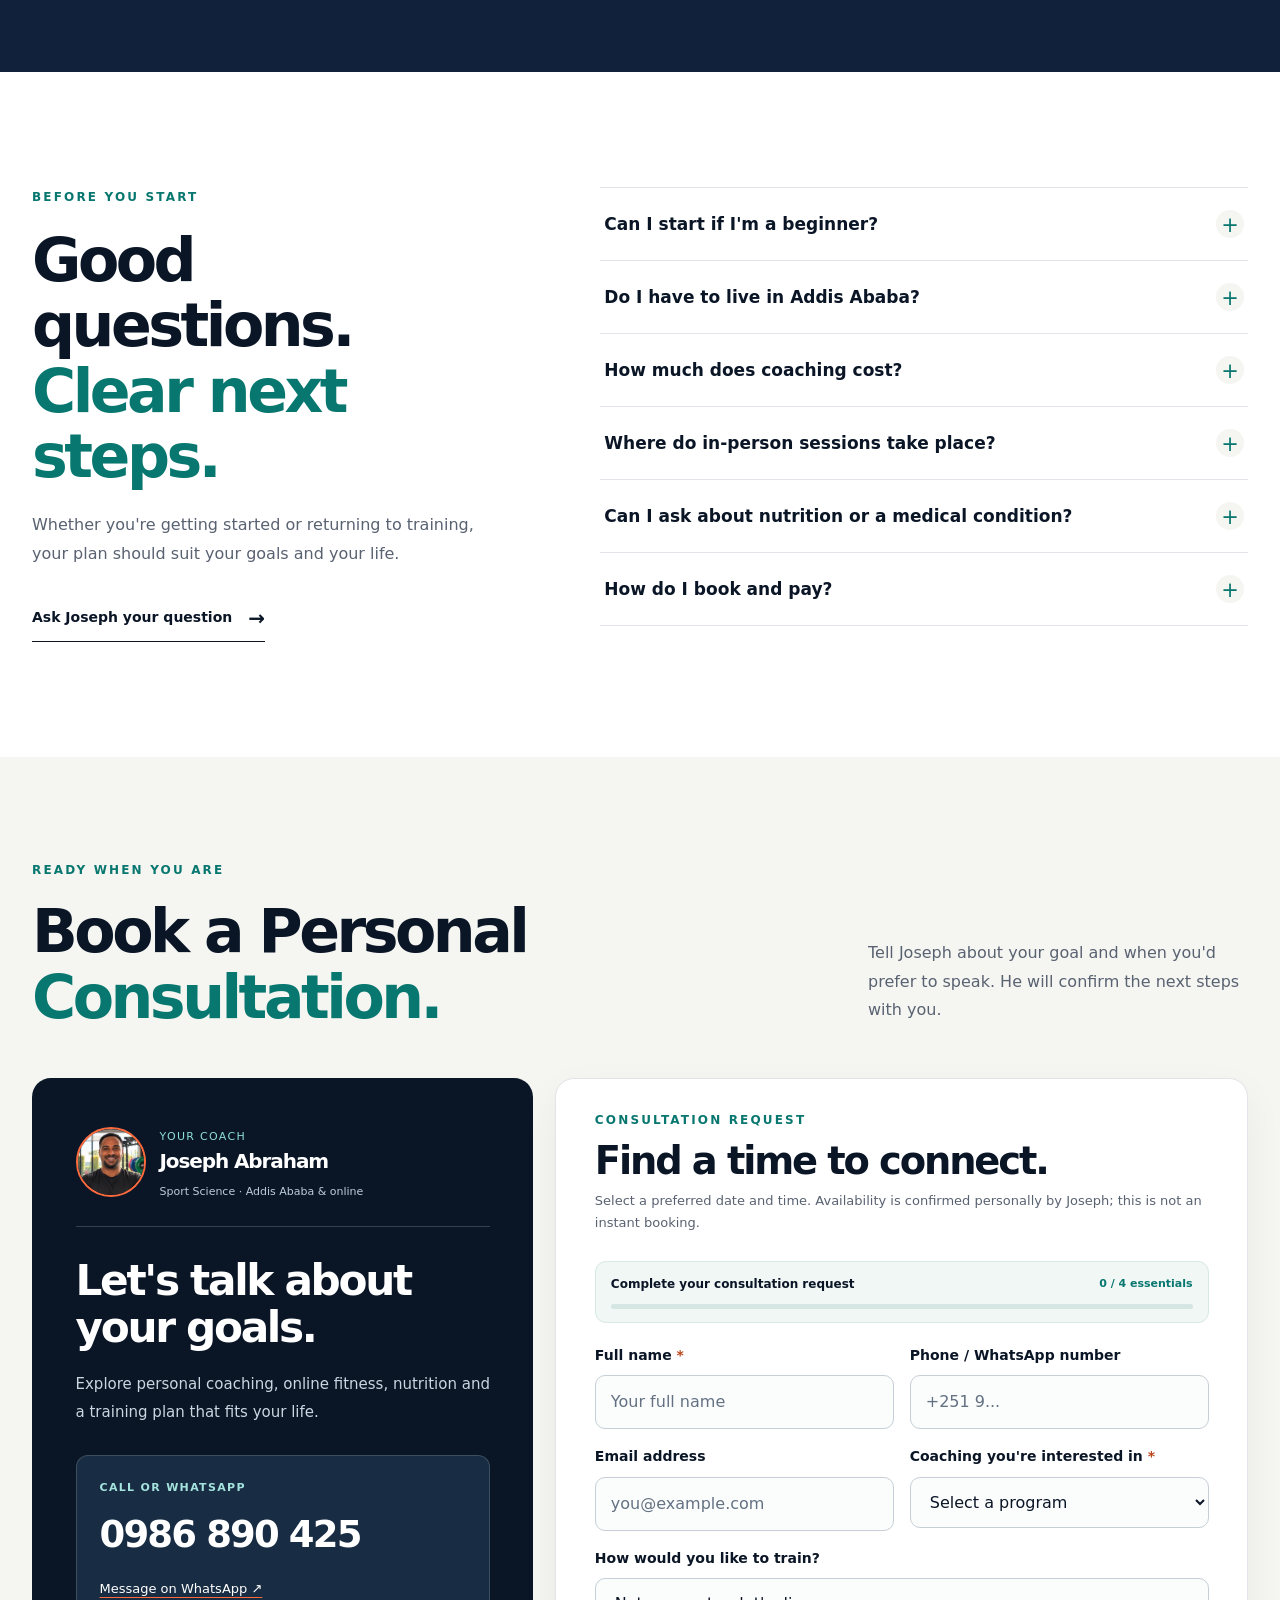
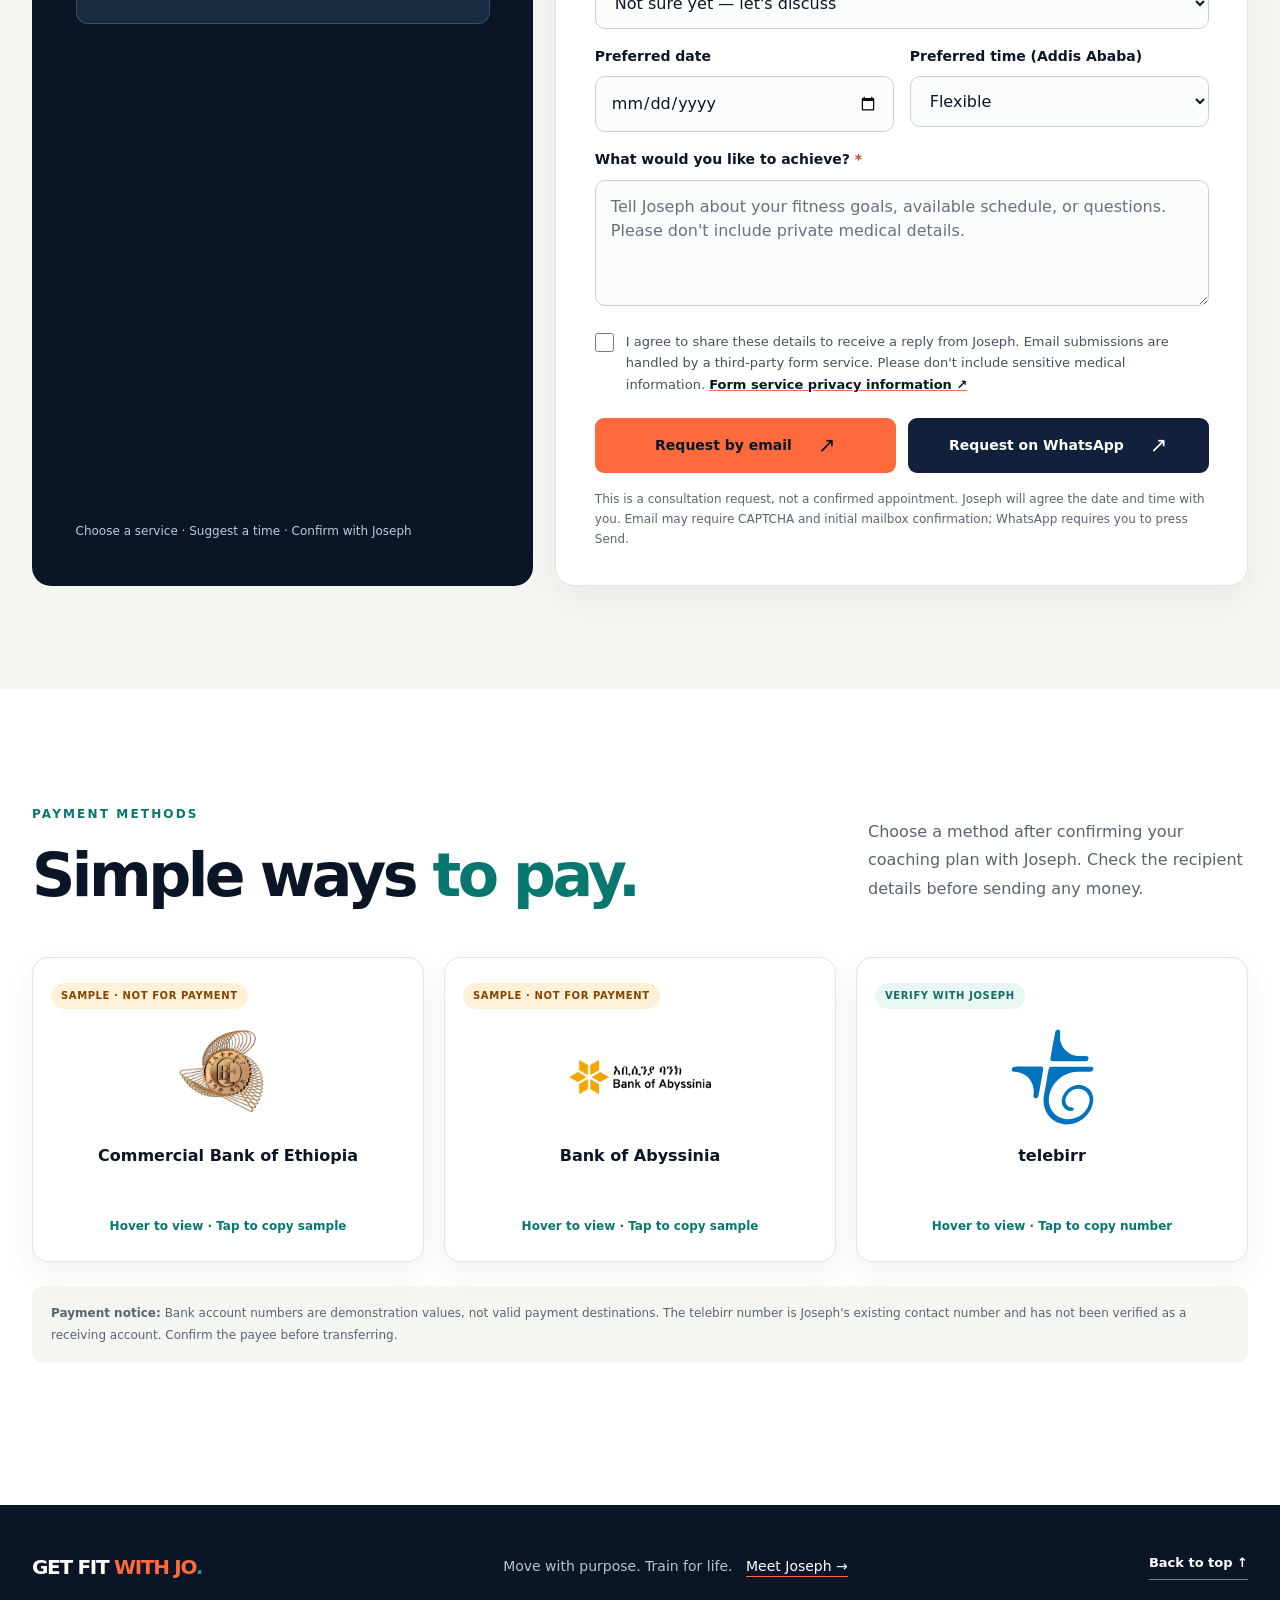
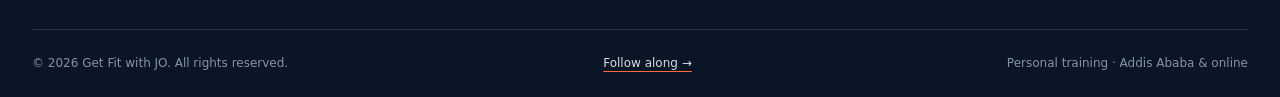
==== commit 0e0e1f7d: "Introduce premium fitness site motion and interactive gallery Add accessible CSS/JS animations, serv" ====
--- a/index.html
+++ b/index.html
@@ -168,8 +168,83 @@
 @media(max-width:760px){.jo-gallery-videos{padding:20px}.jo-gallery-videos-head{align-items:flex-start;flex-direction:column}.jo-gallery-videos .video-grid{grid-template-columns:repeat(2,minmax(0,1fr));gap:11px}.jo-gallery-videos .video-info{display:block}.jo-gallery-videos .video-info h3{font-size:16px;margin-top:7px}.jo-consultation-form .enquiry-fields{grid-template-columns:1fr}.jo-payment-grid{grid-template-columns:1fr}.jo-payment-card{min-height:225px}.jo-payment-number{opacity:1;transform:none}.jo-mobile-actions{position:fixed;z-index:49;bottom:0;left:0;right:0;display:grid;grid-template-columns:1fr 1fr;gap:10px;padding:9px 13px max(9px,env(safe-area-inset-bottom));background:var(--deep);box-shadow:0 -5px 25px rgba(0,0,0,.16)}.jo-mobile-actions a{min-height:45px;display:flex;align-items:center;justify-content:center;border-radius:8px;background:var(--orange);font-weight:800;font-size:13px;color:var(--deep)}.jo-mobile-actions a+a{background:#E7F6F4}body{padding-bottom:68px}}
 @media(max-width:510px){.jo-gallery-videos .video-stage{aspect-ratio:9/12}.jo-consultation-info>h3{font-size:33px}.jo-consultation-form .enquiry-form{padding:22px 19px}.jo-consultation-form-header{padding:25px 20px 0}.jo-consultation-form .enquiry-actions{flex-direction:column}.jo-consultation-form .enquiry-actions .button{width:100%}}
 @media(prefers-reduced-motion:reduce){.jo-payment-card,.jo-payment-number,.social-tile{transition:none}}
+
+
+/* Premium motion system — progressive, lightweight, reduced-motion aware */
+:root{--jo-motion-ease:cubic-bezier(.22,1,.36,1)}
+.site-header{transition:background .3s ease,box-shadow .3s ease}
+.site-header.is-scrolled{background:rgba(10,21,38,.96);box-shadow:0 14px 35px rgba(10,21,38,.15);-webkit-backdrop-filter:blur(15px);backdrop-filter:blur(15px)}
+.site-header:after{content:"";position:absolute;bottom:0;left:0;width:100%;height:2px;background:var(--orange);pointer-events:none;transform-origin:left;transform:scaleX(var(--scroll-progress,0))}
+#site-nav a:not([aria-current]):after{content:"";position:absolute;bottom:-8px;left:0;width:100%;height:2px;background:var(--teal);transform:scaleX(0);transform-origin:left;transition:transform .3s var(--jo-motion-ease)}
+#site-nav a:not([aria-current]):hover:after,#site-nav a:not([aria-current]):focus-visible:after{transform:scaleX(1)}
+.button>span,.nav-action>span,.text-link>span{display:inline-block;transition:transform .28s var(--jo-motion-ease)}
+.button:hover>span,.nav-action:hover>span{transform:translate(3px,-3px)}
+.text-link:hover>span{transform:translateX(4px)}
+@keyframes jo-enter{from{opacity:0;transform:translate3d(0,22px,0)}to{opacity:1;transform:none}}
+@keyframes jo-image-enter{from{opacity:0;transform:scale(.965)}to{opacity:1;transform:scale(1)}}
+.motion-ready .hero-eyebrow{animation:jo-enter .6s var(--jo-motion-ease) .05s both}
+.motion-ready .hero h1{animation:jo-enter .7s var(--jo-motion-ease) .13s both}
+.motion-ready .hero-promise{animation:jo-enter .65s var(--jo-motion-ease) .21s both}
+.motion-ready .hero-description{animation:jo-enter .65s var(--jo-motion-ease) .29s both}
+.motion-ready .hero-actions{animation:jo-enter .65s var(--jo-motion-ease) .37s both}
+.motion-ready .coach-signature{animation:jo-enter .7s var(--jo-motion-ease) .44s both}
+.motion-ready .hero-photo-frame{animation:jo-image-enter .9s var(--jo-motion-ease) .13s both}
+.motion-ready .hero-trust{animation:jo-enter .65s var(--jo-motion-ease) .5s both}
+.motion-ready .about-page-layout>div:first-child{animation:jo-enter .75s var(--jo-motion-ease) .09s both}
+.motion-ready .about-page-image{animation:jo-image-enter .9s var(--jo-motion-ease) .13s both}
+.hero-visual{transform:translate3d(0,var(--photo-shift,0px),0)}
+.motion-ready .motion-reveal{opacity:0;transform:translate3d(0,23px,0);transition:opacity .68s var(--jo-motion-ease),transform .68s var(--jo-motion-ease);transition-delay:var(--motion-delay,0ms)}
+.motion-ready .motion-reveal.is-visible{opacity:1;transform:none}
+.motion-ready .program-cards .program-card,.motion-ready .jo-gallery-grid .jo-gallery-card,.motion-ready .audience-grid .audience-tile{opacity:0;translate:0 16px;transition:opacity .55s var(--jo-motion-ease),translate .55s var(--jo-motion-ease),transform .28s var(--jo-motion-ease),box-shadow .28s ease}
+.motion-ready .program-cards.is-visible .program-card,.motion-ready .jo-gallery-grid.is-visible .jo-gallery-card,.motion-ready .audience-grid.is-visible .audience-tile{opacity:1;translate:0 0}
+.motion-ready .program-cards.is-visible .program-card:nth-child(2),.motion-ready .jo-gallery-grid.is-visible .jo-gallery-card:nth-child(2),.motion-ready .audience-grid.is-visible .audience-tile:nth-child(2){transition-delay:85ms}
+.motion-ready .program-cards.is-visible .program-card:nth-child(3),.motion-ready .jo-gallery-grid.is-visible .jo-gallery-card:nth-child(3),.motion-ready .audience-grid.is-visible .audience-tile:nth-child(3){transition-delay:170ms}
+.motion-ready .jo-gallery-grid.is-visible .jo-gallery-card:nth-child(4),.motion-ready .audience-grid.is-visible .audience-tile:nth-child(4){transition-delay:220ms}
+.program-card{position:relative;isolation:isolate}
+.program-card:after{content:"";position:absolute;inset:0;z-index:2;pointer-events:none;background:radial-gradient(280px circle at var(--hover-x,50%) var(--hover-y,45%),rgba(255,106,61,.14),transparent 72%);opacity:0;border-radius:inherit;transition:opacity .25s}
+@media(hover:hover) and (pointer:fine){.program-card:hover:after{opacity:1}}
+.special-service:hover{box-shadow:0 17px 40px rgba(10,21,38,.09);border-color:rgba(23,163,152,.4)}
+.jo-gallery-image{position:relative;isolation:isolate}
+.gallery-view-button{position:absolute;inset:0;border:0;background:linear-gradient(transparent 55%,rgba(10,21,38,.6));display:flex;align-items:flex-end;justify-content:flex-end;padding:17px;cursor:zoom-in;opacity:0;transition:opacity .28s ease;color:white}
+.gallery-view-button span{background:var(--orange);color:var(--deep);border-radius:100px;padding:9px 14px;font-size:12px;font-weight:800}
+.jo-gallery-card:hover .gallery-view-button,.gallery-view-button:focus-visible{opacity:1}
+.gallery-view-button:focus-visible{outline:3px solid var(--orange);outline-offset:-4px}
+@media(hover:none){.gallery-view-button{opacity:1;background:linear-gradient(transparent 70%,rgba(10,21,38,.32));padding:9px}.gallery-view-button span{padding:7px 11px}}
+.jo-lightbox{width:min(920px,calc(100vw - 26px));max-width:920px;max-height:92dvh;margin:auto;background:var(--deep);color:white;border:1px solid rgba(255,255,255,.16);border-radius:17px;padding:15px;box-shadow:0 35px 95px rgba(0,0,0,.45);overflow:auto}
+.jo-lightbox::backdrop{background:rgba(6,14,26,.87);-webkit-backdrop-filter:blur(7px);backdrop-filter:blur(7px)}
+.jo-lightbox-head,.jo-lightbox-foot{display:flex;align-items:center;justify-content:space-between;gap:12px}
+.jo-lightbox-head{padding-bottom:13px}
+.jo-lightbox-head span{font-size:12px;letter-spacing:.1em;color:#B5DFDC;font-weight:750}
+.jo-lightbox button{border:1px solid rgba(255,255,255,.25);border-radius:100px;min-width:44px;height:44px;background:#20354A;color:#fff;cursor:pointer;font:inherit;font-size:21px}
+.jo-lightbox button:hover,.jo-lightbox button:focus-visible{background:var(--orange);color:var(--deep)}
+.jo-lightbox img{display:block;width:100%;max-height:64dvh;object-fit:contain;background:#13263B;border-radius:10px}
+.jo-lightbox figure{margin:0}
+.jo-lightbox-foot{padding:15px 3px 2px}
+.jo-lightbox-foot strong{font-size:17px}
+.jo-lightbox-foot p{font-size:12px;color:#C5D4DD;margin-top:5px}
+.jo-lightbox-controls{display:flex;gap:7px;flex:none}
+.service-quick-book{margin-top:12px;display:inline-flex;align-items:center;justify-content:center;padding:11px 13px;min-height:43px;border:1px solid #A8DCD3;border-radius:9px;background:#E9F7F3;color:var(--deep);font:inherit;font-size:12px;font-weight:800;line-height:1.3;cursor:pointer;transition:background .2s,transform .2s var(--jo-motion-ease)}
+.service-quick-book:hover,.service-quick-book:focus-visible{background:#D3F2E9;transform:translateY(-2px)}
+.program-body>.service-quick-book{width:100%}
+.special-service>.service-quick-book{margin-top:auto}
+.jo-consultation-form:focus-within{box-shadow:0 18px 52px rgba(10,21,38,.12);border-color:#A1DAD1}
+.jo-form-progress{margin-bottom:21px;padding:13px 15px;border:1px solid #D6E9E4;border-radius:11px;background:#F0F7F5}
+.jo-form-progress-copy{display:flex;align-items:center;justify-content:space-between;gap:15px;color:var(--deep);font-size:12px;font-weight:750}
+.jo-form-progress-copy small{font-size:11px;color:var(--teal-text);white-space:nowrap}
+.jo-form-progress-track{height:5px;border-radius:20px;background:#D6E6E2;margin-top:10px;overflow:hidden}
+.jo-form-progress-fill{display:block;height:100%;width:0;border-radius:inherit;background:linear-gradient(90deg,var(--teal),var(--orange));transition:width .32s var(--jo-motion-ease)}
+.enquiry-field input,.enquiry-field textarea,.enquiry-field select{transition:border-color .2s ease,box-shadow .2s ease}
+.enquiry-field:focus-within label{color:var(--teal-text)}
+.jo-faq-items summary>span{transition:transform .28s var(--jo-motion-ease),background-color .28s ease}
+.jo-faq-items details[open] summary>span{background:#E4F6F1}
+@supports (interpolate-size:allow-keywords){.jo-faq-items{interpolate-size:allow-keywords}.jo-faq-items details::details-content{block-size:0;overflow:hidden;transition:block-size .3s var(--jo-motion-ease),content-visibility .3s allow-discrete}.jo-faq-items details[open]::details-content{block-size:auto}}
+@media(max-width:1050px){#site-nav{display:flex;opacity:0;visibility:hidden;pointer-events:none;transform:translateY(-8px);transition:opacity .24s var(--jo-motion-ease),transform .24s var(--jo-motion-ease),visibility .24s}#site-nav.is-open{display:flex;opacity:1;visibility:visible;pointer-events:auto;transform:none}}
+@media(max-width:700px){.hero-visual{--photo-shift:0px!important}.service-quick-book{min-height:44px}.jo-lightbox{padding:9px}.jo-lightbox img{max-height:58dvh}}
+@media(prefers-reduced-motion:reduce){html{scroll-behavior:auto!important}.motion-ready .hero-eyebrow,.motion-ready .hero h1,.motion-ready .hero-promise,.motion-ready .hero-description,.motion-ready .hero-actions,.motion-ready .coach-signature,.motion-ready .hero-photo-frame,.motion-ready .hero-trust,.motion-ready .about-page-layout>div:first-child,.motion-ready .about-page-image{animation:none!important}.motion-ready .motion-reveal{opacity:1!important;transform:none!important;transition:none!important}.motion-ready .program-cards .program-card,.motion-ready .jo-gallery-grid .jo-gallery-card,.motion-ready .audience-grid .audience-tile{opacity:1!important;translate:none!important;transition:none!important}.hero-visual{transform:none!important}.gallery-view-button,.service-quick-book,.jo-form-progress-fill,.jo-faq-items summary>span,#site-nav{transition:none!important}}
+
 </style>
   <script src="script.js" defer></script>
+  <script src="motion.js" defer></script>
   <title>Get Fit with JO | Personal Coaching by Joseph Abraham</title>
 </head>
 <body>
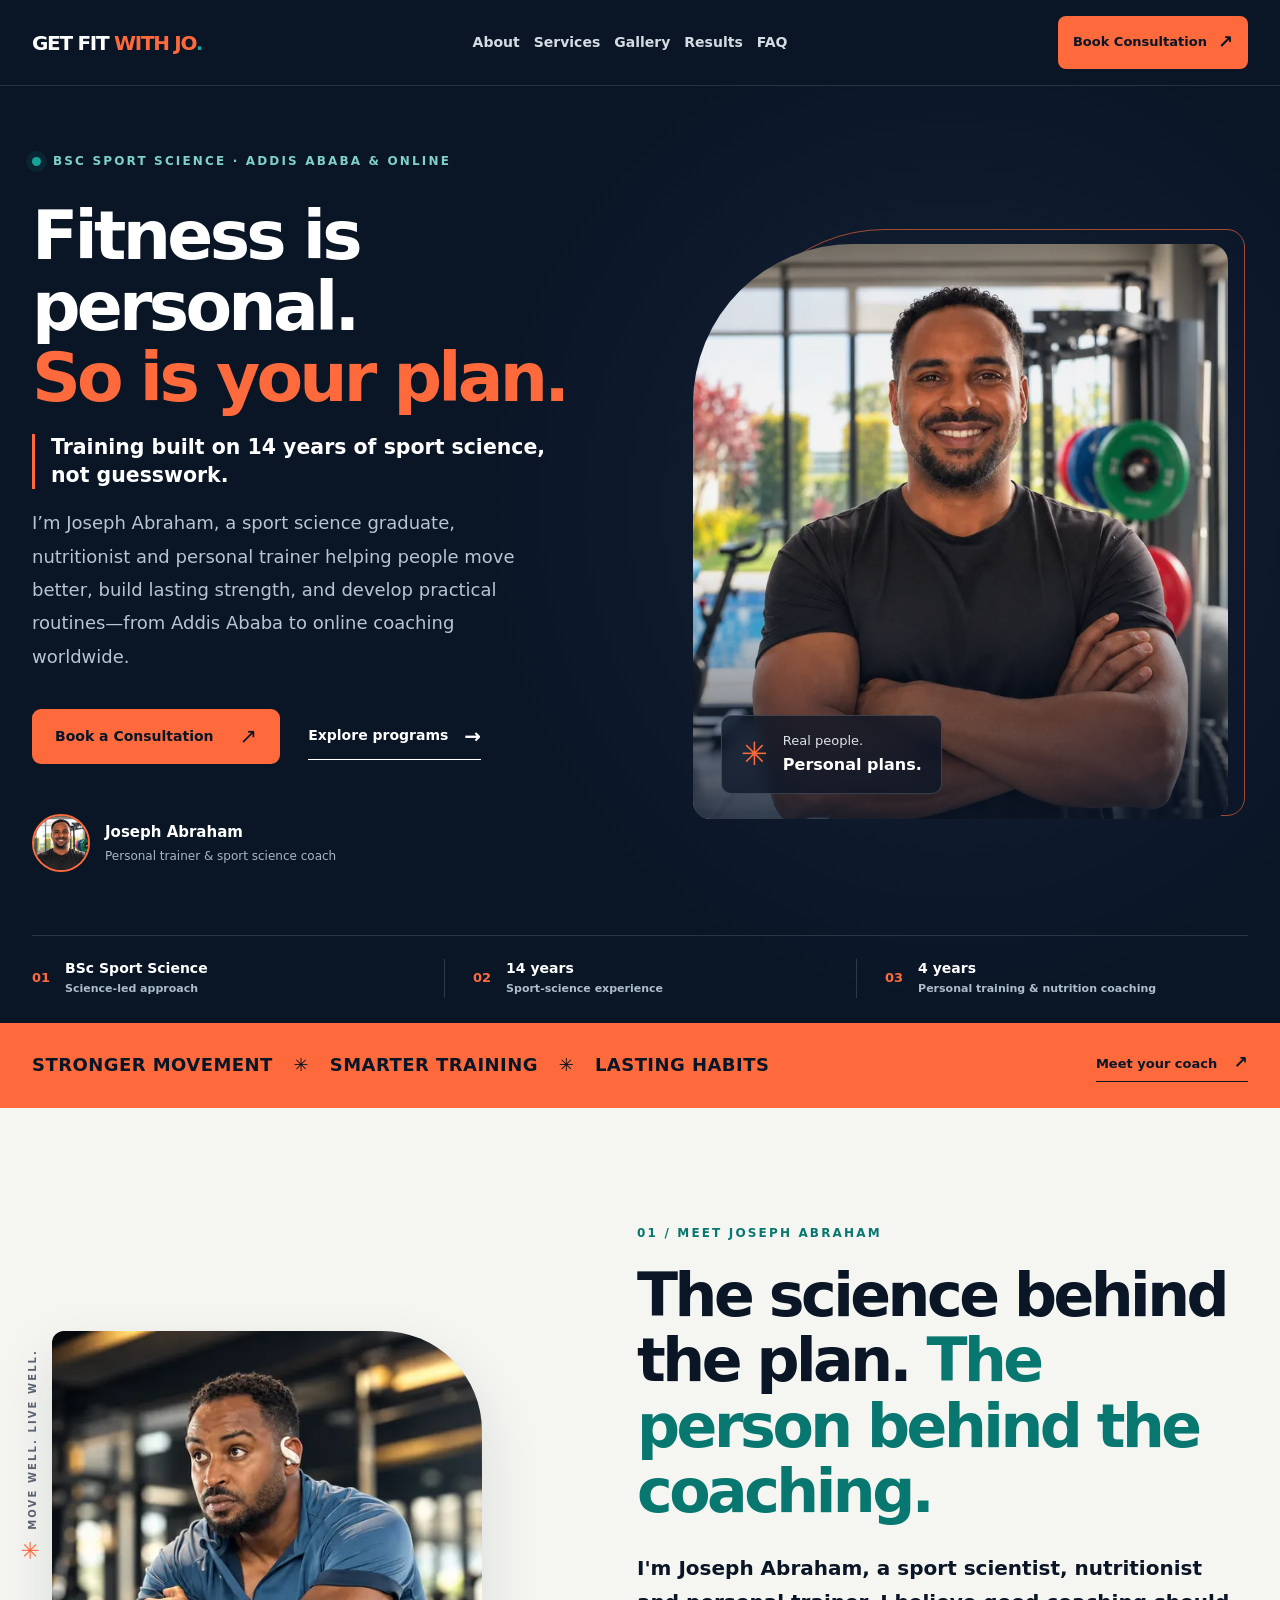
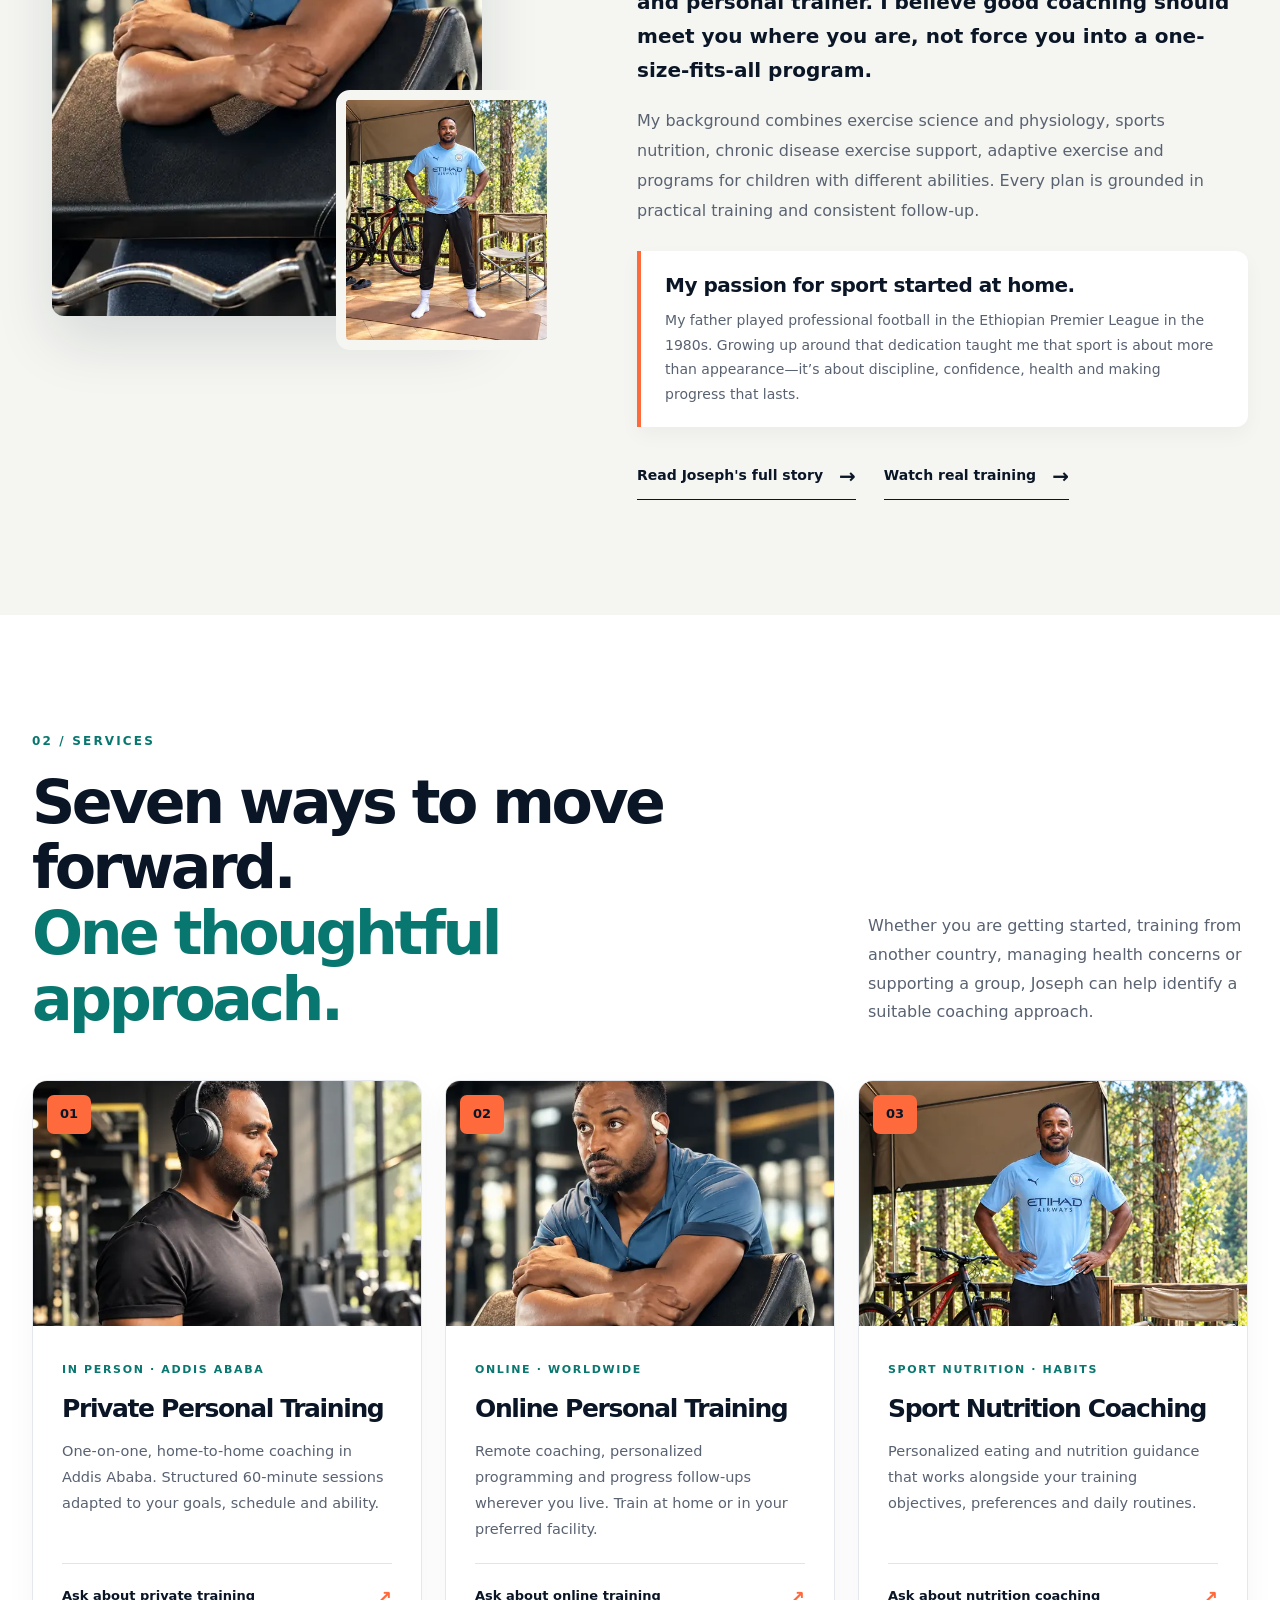
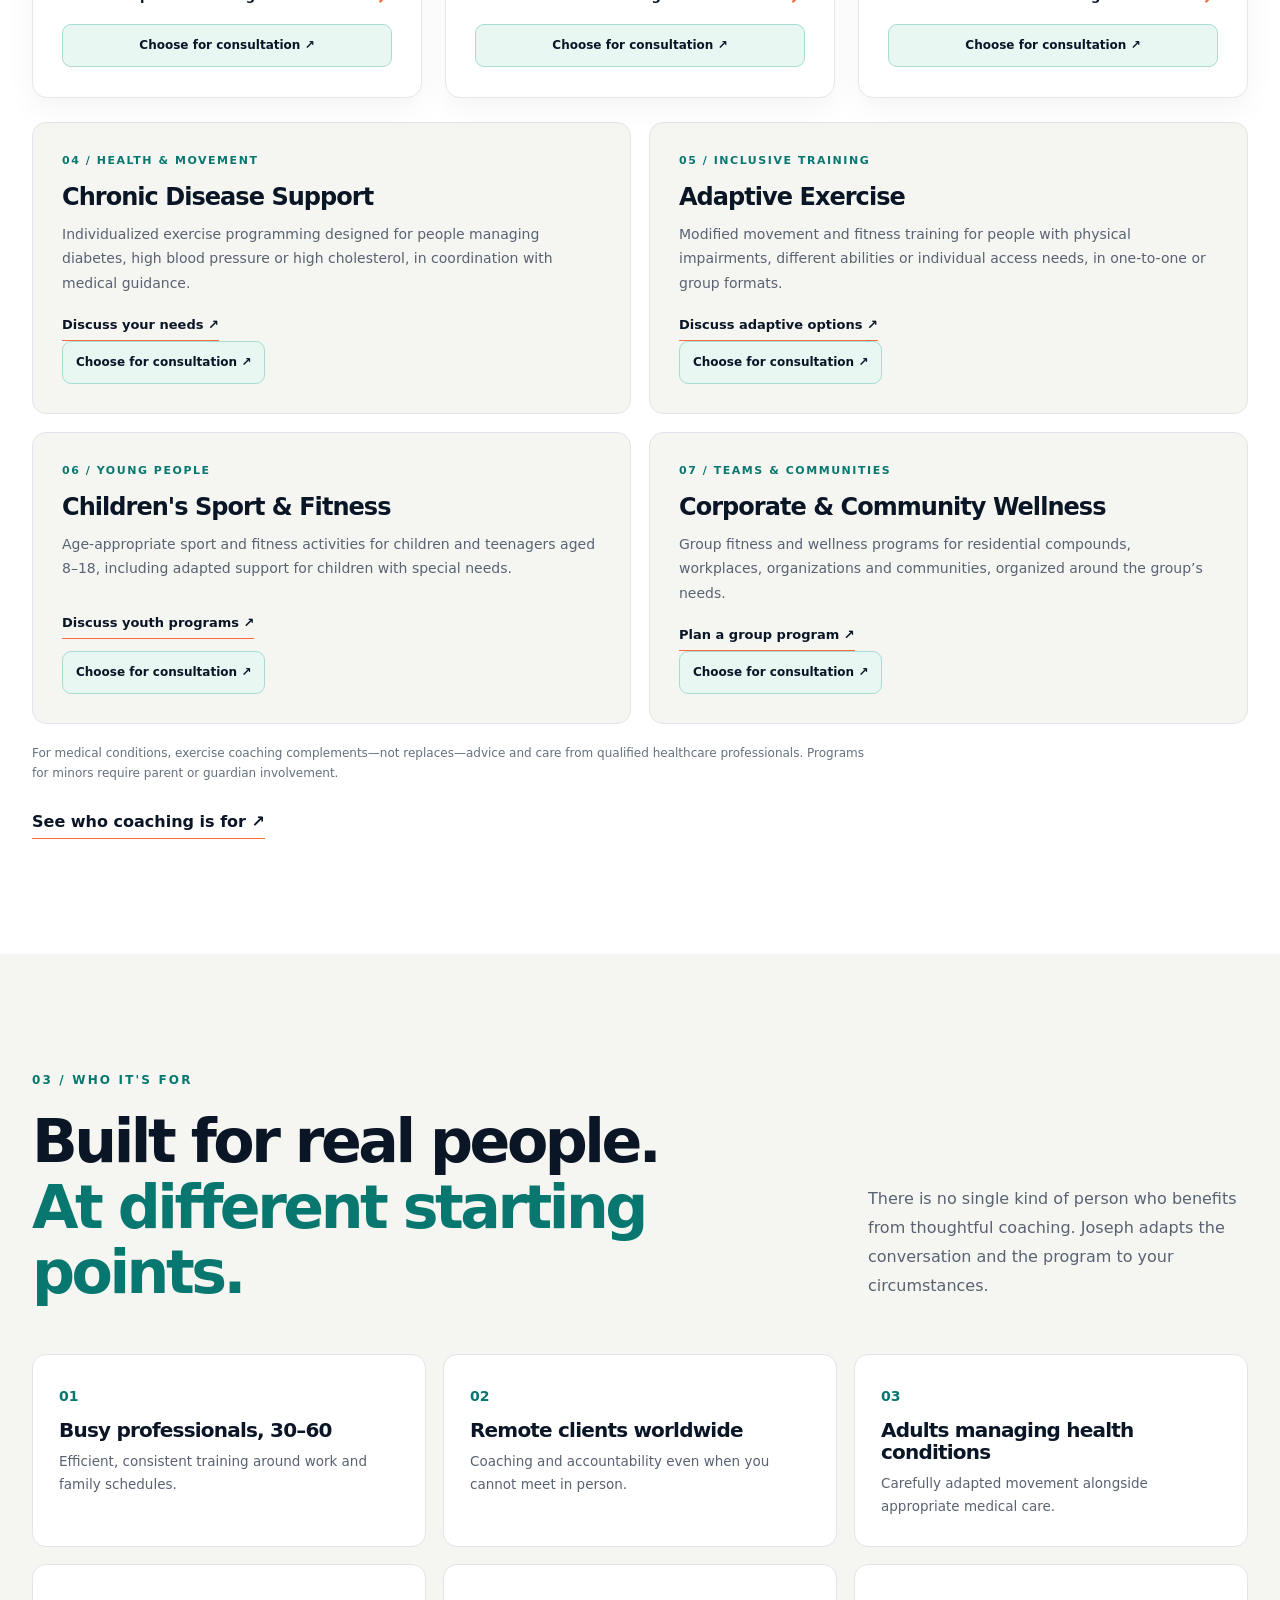
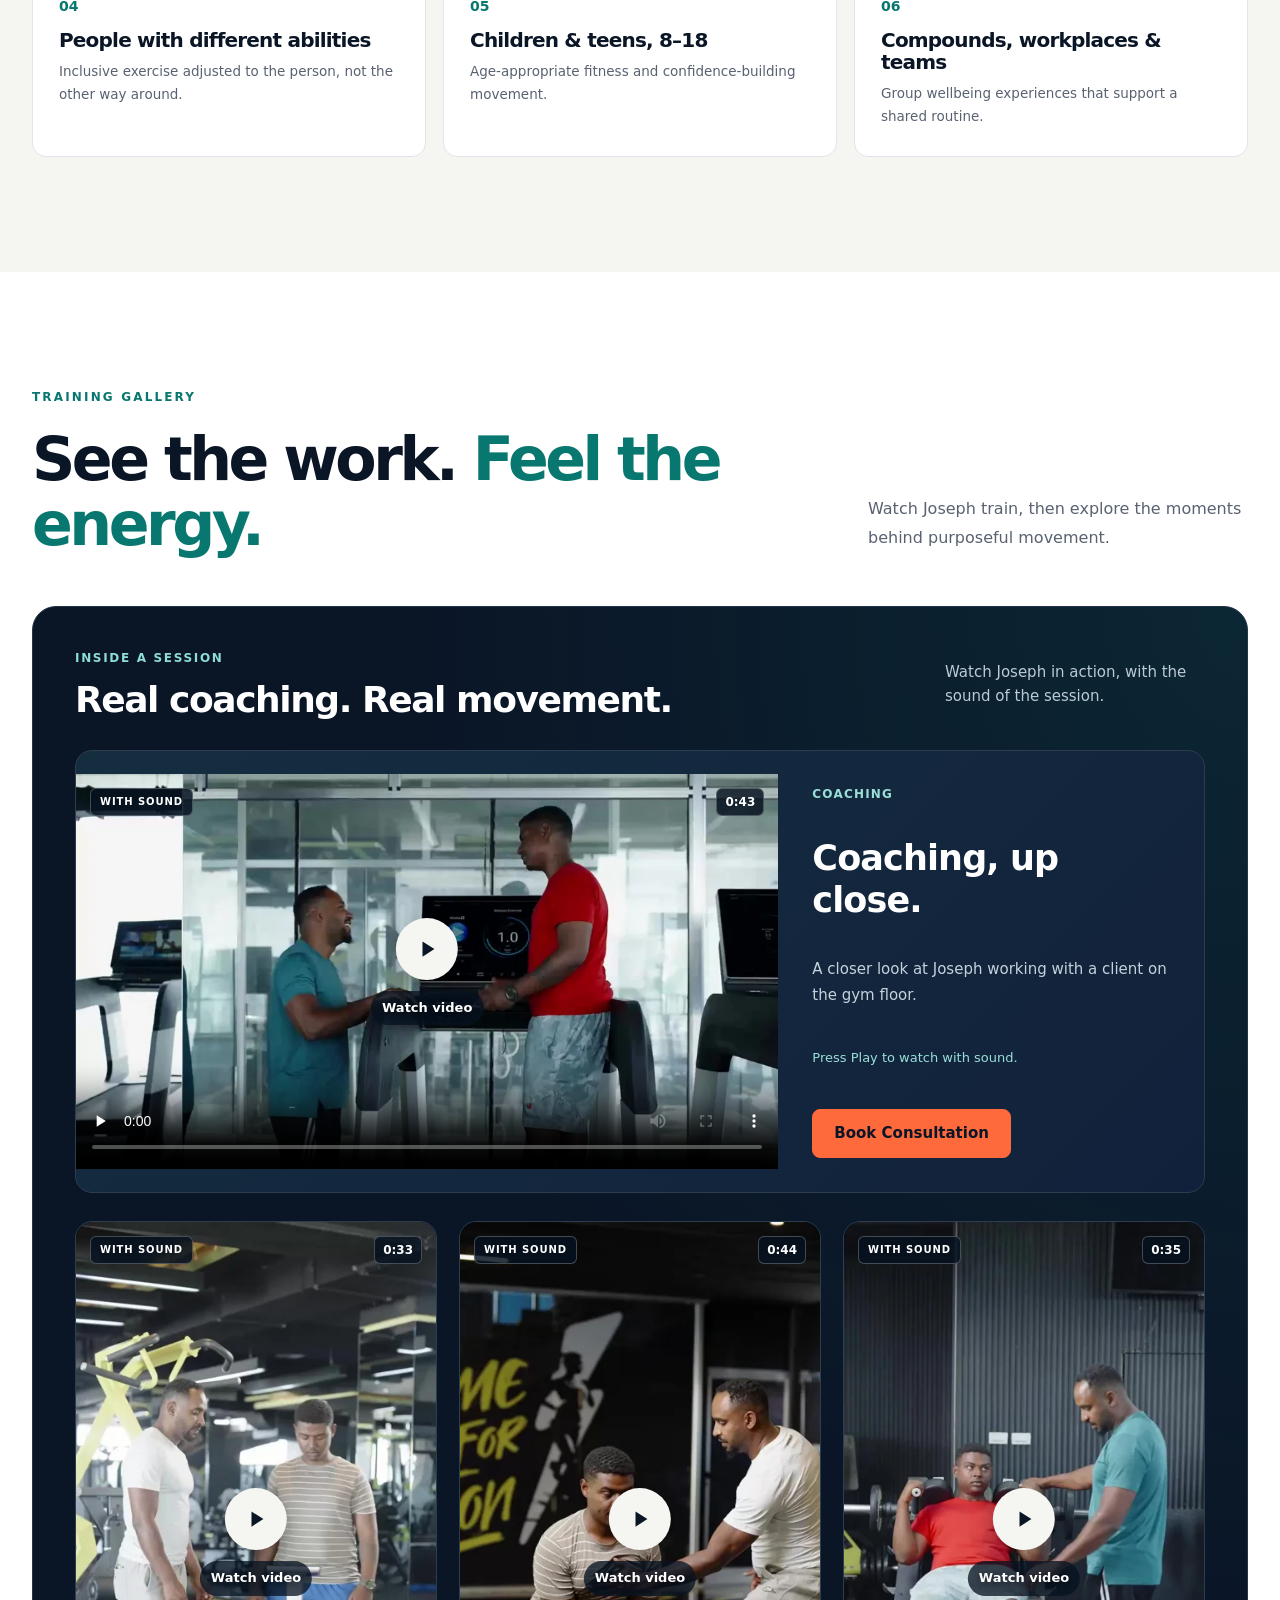
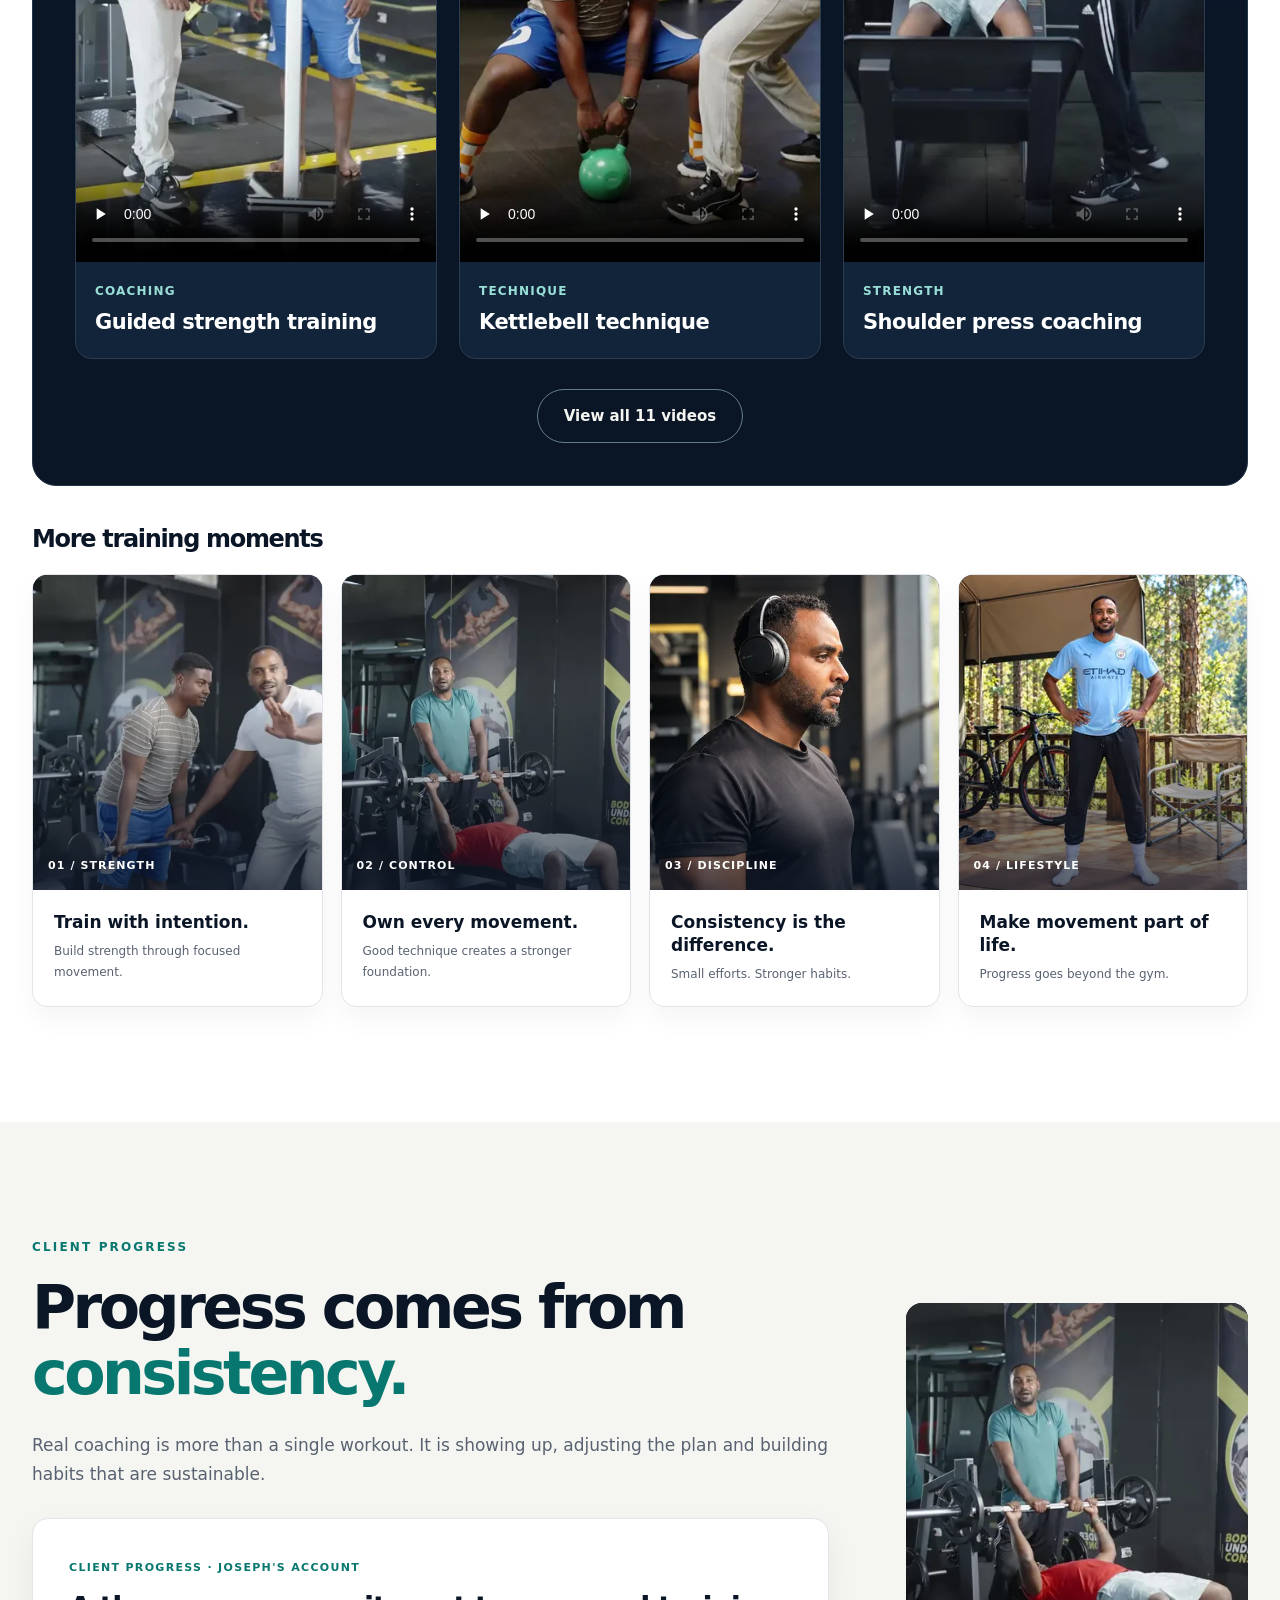
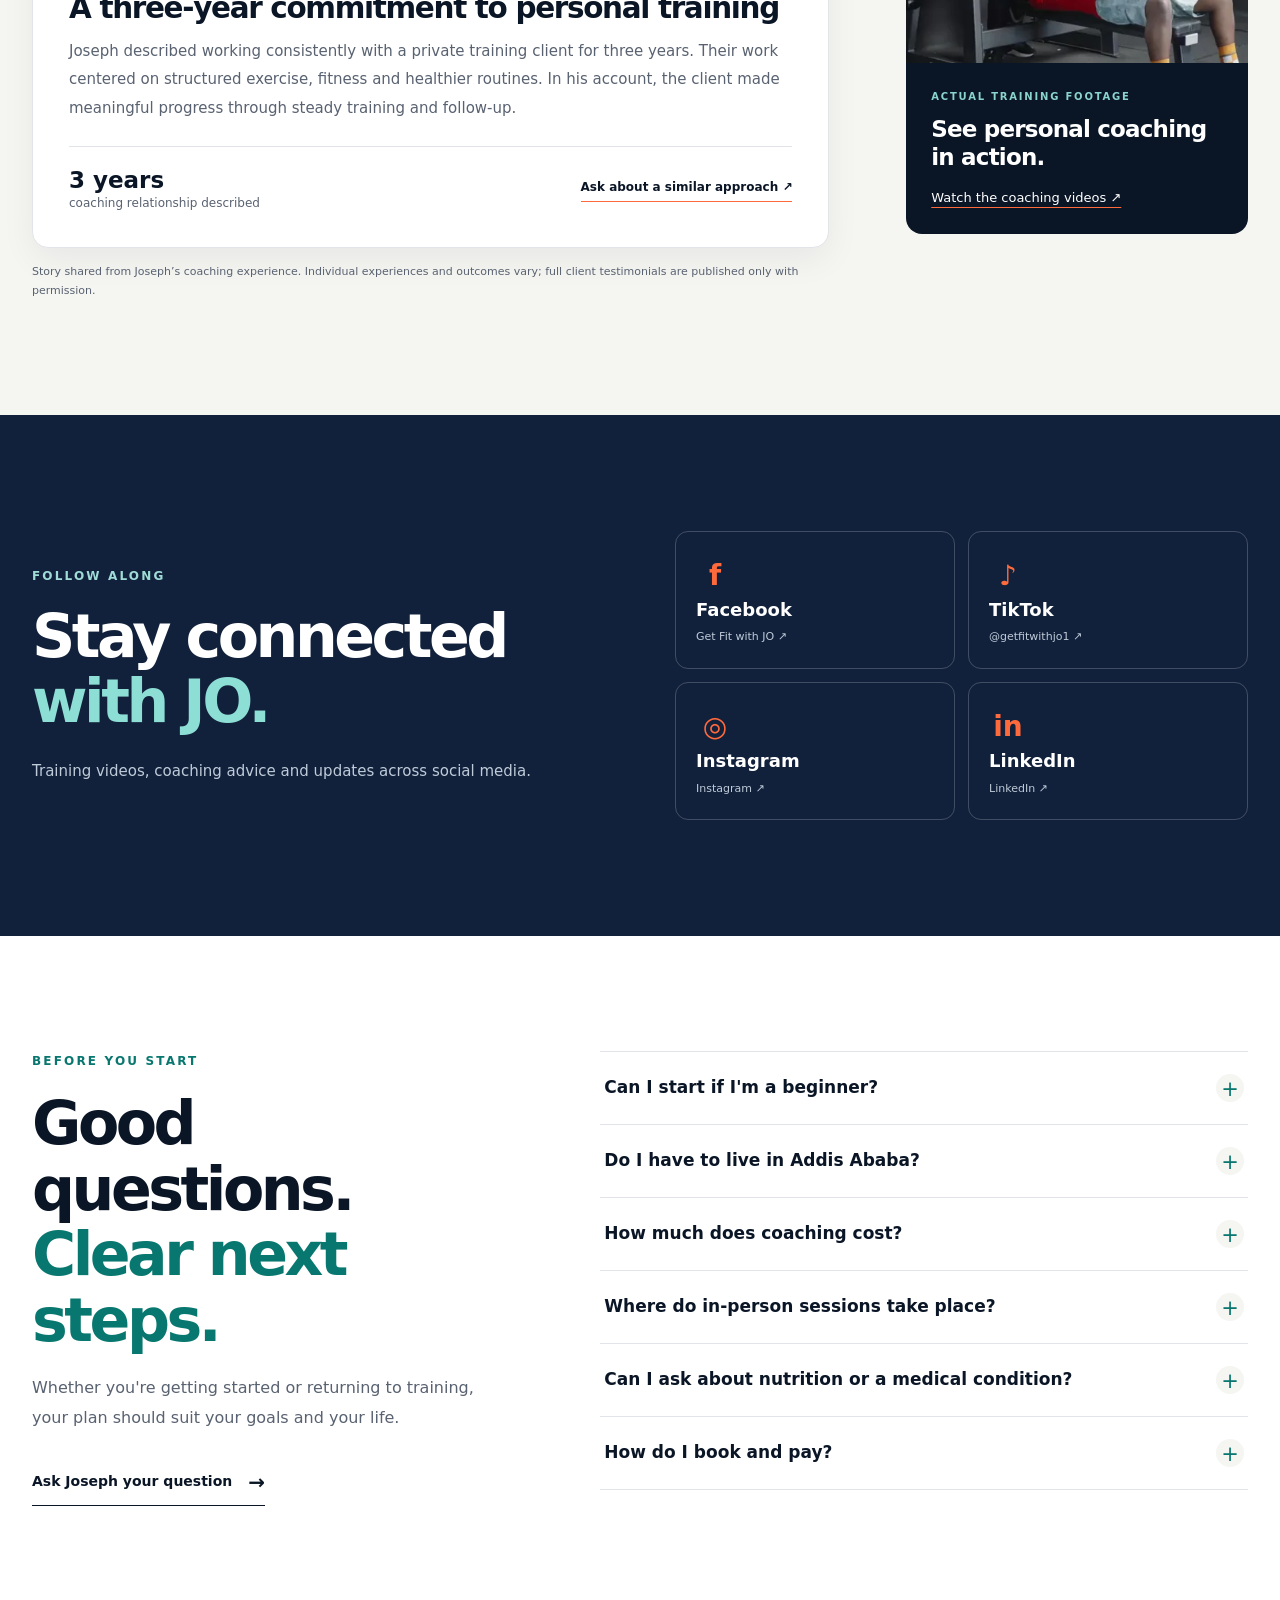
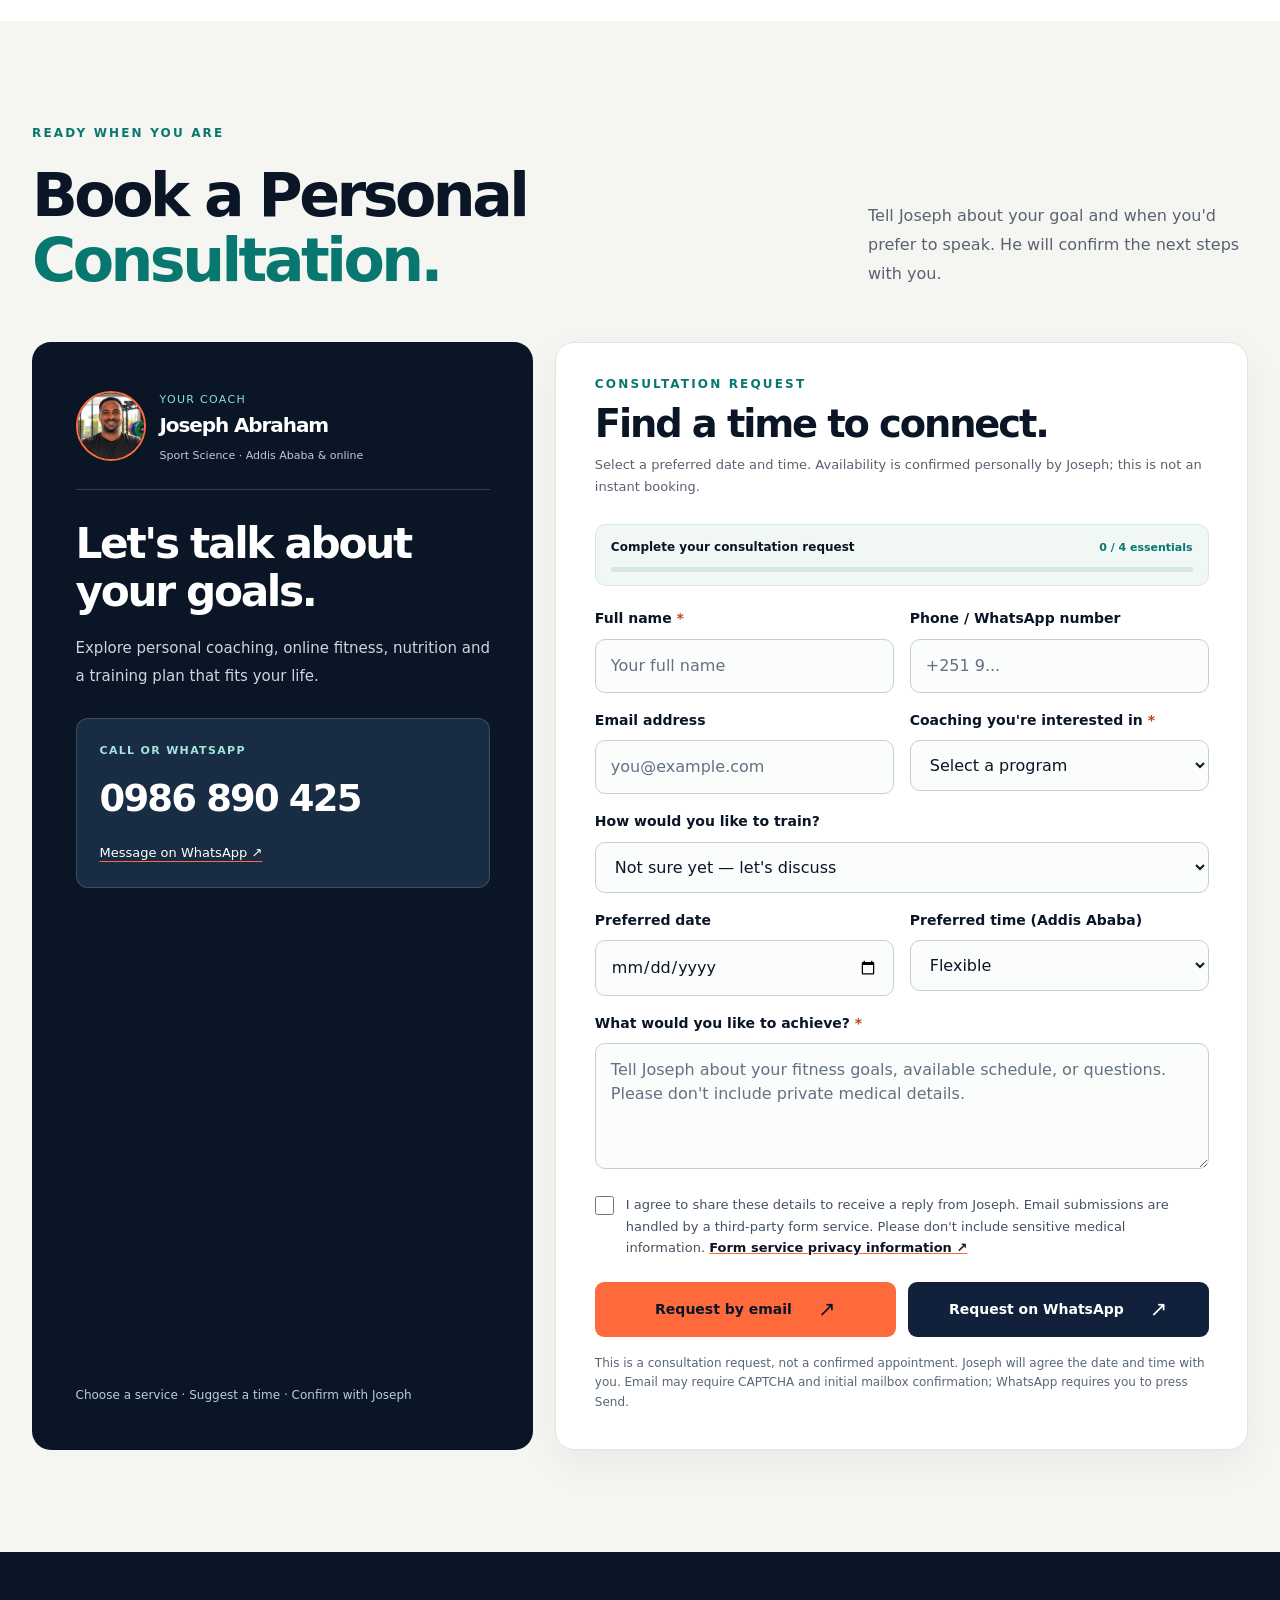
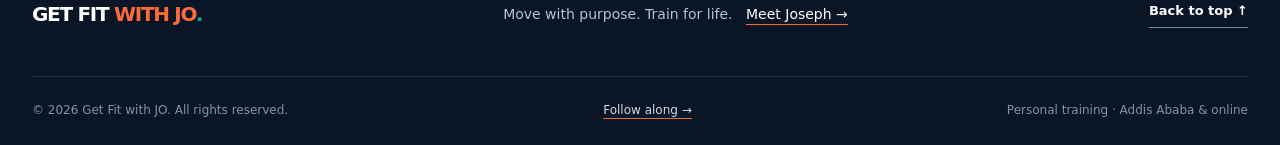
==== commit 87bc238c: "Publish updated Get Fit with JO training gallery" ====
--- a/index.html
+++ b/index.html
@@ -162,12 +162,12 @@
 .jo-gallery-videos{background:var(--deep);border-radius:19px;padding:clamp(22px,3vw,44px);color:#fff;margin:0 0 40px;scroll-margin-top:105px}.jo-gallery-videos-head{display:flex;align-items:flex-end;justify-content:space-between;gap:20px;margin-bottom:25px}.jo-gallery-videos-head h3{font-size:30px;color:white}.jo-gallery-videos-head p{font-size:13px;color:#C7D4DB}.jo-gallery-videos .video-grid{grid-template-columns:repeat(2,minmax(0,330px));gap:22px}.jo-gallery-videos .video-stage{aspect-ratio:9/11}.jo-gallery-videos .video-info h3{color:white}.jo-gallery-moments{font-size:24px;color:var(--deep);margin-bottom:22px}.social-tile{display:block;cursor:pointer;transition:transform .2s,border-color .2s}.social-tile:hover{transform:translateY(-3px);border-color:var(--orange)}.social-tile:focus-visible{outline:3px solid var(--orange)}
 .jo-consultation-section{padding:clamp(80px,8vw,115px) 0}.jo-consultation-layout{display:grid;grid-template-columns:minmax(290px,.84fr) minmax(0,1.16fr);gap:22px}.jo-consultation-info{display:flex;flex-direction:column;align-items:flex-start;border-radius:19px;background:var(--deep);color:#fff;padding:clamp(28px,3.4vw,48px)}.jo-consultation-coach{display:flex;align-items:center;gap:14px;border-bottom:1px solid rgba(255,255,255,.18);padding-bottom:23px;width:100%}.jo-consultation-coach img{width:70px;height:70px;border-radius:50%;object-fit:cover;border:2px solid var(--orange)}.jo-consultation-coach span{font-size:11px;letter-spacing:.12em;color:#8FDED5}.jo-consultation-coach h3{font-size:20px;margin:4px 0}.jo-consultation-coach small{font-size:11px;line-height:1.5;color:#BDCDD8}.jo-consultation-info>h3{font-size:clamp(30px,3.3vw,47px);margin:30px 0 20px;letter-spacing:-.055em;line-height:1.12}.jo-consultation-info>p:not(.jo-consultation-hint){font-size:15px;color:#CAD7E0;line-height:1.85}.jo-consultation-phone{display:flex;align-items:flex-start;flex-direction:column;margin-top:28px;padding:23px;background:#182C43;border:1px solid rgba(255,255,255,.16);border-radius:12px;width:100%}.jo-consultation-phone span{font-weight:800;font-size:11px;letter-spacing:.12em;color:#A5E4DE}.jo-consultation-phone a:first-of-type{font-size:clamp(27px,3vw,37px);font-weight:850;letter-spacing:-.05em;margin:9px 0 15px}.jo-consultation-phone a:first-of-type:hover{color:var(--orange)}.jo-consultation-phone a:last-of-type{font-size:13px;text-decoration:underline;text-decoration-color:var(--orange);text-underline-offset:4px}.jo-consultation-hint{font-size:12px;line-height:1.8;color:#B7CEDA;margin-top:auto;padding-top:25px}
 .jo-consultation-form{background:#fff;border:1px solid var(--line);border-radius:19px;overflow:hidden;scroll-margin-top:104px;box-shadow:0 14px 39px rgba(10,21,38,.05)}.jo-consultation-form-header{padding:31px clamp(24px,3vw,42px) 0}.jo-consultation-form-header h3{font-size:clamp(27px,3vw,40px);color:var(--deep);margin:9px 0}.jo-consultation-form-header p:not(.eyebrow){font-size:13px;line-height:1.7;color:var(--muted)}.jo-consultation-form .enquiry-form{padding:26px clamp(24px,3vw,42px) 36px}.jo-consultation-form .enquiry-fields{gap:16px}.jo-consultation-form .enquiry-field textarea{min-height:95px}.jo-consultation-form .enquiry-actions{gap:12px}.jo-consultation-form .enquiry-actions .button{min-width:0;flex:1}.jo-legacy-anchor{display:block;position:relative;top:-90px;height:0}
-.jo-payment-section{background:#fff}.jo-payment-grid{display:grid;grid-template-columns:repeat(3,minmax(0,1fr));gap:20px}.jo-payment-card{display:flex;align-items:center;flex-direction:column;position:relative;min-width:0;min-height:305px;padding:25px 18px;text-align:center;cursor:pointer;font:inherit;background:#fff;border:1px solid var(--line);border-radius:16px;box-shadow:0 13px 33px rgba(10,21,38,.055);transition:transform .2s,border-color .2s}.jo-payment-card:hover{border-color:var(--teal);transform:translateY(-4px)}.jo-payment-card:focus-visible{outline:3px solid var(--orange);outline-offset:4px}.jo-payment-state{align-self:flex-start;font-size:10px;letter-spacing:.06em;font-weight:800;color:#834500;background:#FFF0D7;padding:5px 10px;border-radius:30px}.jo-payment-state.is-warning{background:#E8F7F3;color:#166D64}.jo-payment-logo{height:120px;display:flex;align-items:center;justify-content:center;margin:8px 0;width:100%}.jo-payment-logo img{max-width:160px;max-height:98px;width:auto;height:auto;object-fit:contain}.jo-payment-card>strong{color:var(--deep);font-size:16px;line-height:1.4}.jo-payment-number{display:block;opacity:0;transform:translateY(4px);transition:opacity .2s,transform .2s;font-size:21px;letter-spacing:.02em;font-weight:800;color:var(--deep);margin-top:12px;min-height:32px}.jo-payment-card:hover .jo-payment-number,.jo-payment-card:focus-visible .jo-payment-number,.jo-payment-card.is-revealed .jo-payment-number{opacity:1;transform:none}.jo-payment-card>small{display:block;font-size:12px;color:var(--teal-text);font-weight:750;margin-top:auto}.jo-payment-note{font-size:12px;line-height:1.8;color:#566576;background:var(--cream);border-radius:10px;margin-top:24px;padding:17px 19px}.jo-payment-copy-status{font-size:13px;color:var(--teal-text);font-weight:750;min-height:1.25em;margin-top:10px}.jo-mobile-actions{display:none}
+.jo-mobile-actions{display:none}
 @media(max-width:1300px){.header-phone{display:none}.site-header #site-nav{gap:14px}.site-header .nav-action{padding:12px 15px}}
 @media(max-width:1000px){.jo-consultation-layout{grid-template-columns:1fr}.jo-consultation-info{padding:30px}.jo-consultation-hint{padding-top:15px}}
-@media(max-width:760px){.jo-gallery-videos{padding:20px}.jo-gallery-videos-head{align-items:flex-start;flex-direction:column}.jo-gallery-videos .video-grid{grid-template-columns:repeat(2,minmax(0,1fr));gap:11px}.jo-gallery-videos .video-info{display:block}.jo-gallery-videos .video-info h3{font-size:16px;margin-top:7px}.jo-consultation-form .enquiry-fields{grid-template-columns:1fr}.jo-payment-grid{grid-template-columns:1fr}.jo-payment-card{min-height:225px}.jo-payment-number{opacity:1;transform:none}.jo-mobile-actions{position:fixed;z-index:49;bottom:0;left:0;right:0;display:grid;grid-template-columns:1fr 1fr;gap:10px;padding:9px 13px max(9px,env(safe-area-inset-bottom));background:var(--deep);box-shadow:0 -5px 25px rgba(0,0,0,.16)}.jo-mobile-actions a{min-height:45px;display:flex;align-items:center;justify-content:center;border-radius:8px;background:var(--orange);font-weight:800;font-size:13px;color:var(--deep)}.jo-mobile-actions a+a{background:#E7F6F4}body{padding-bottom:68px}}
+@media(max-width:760px){.jo-gallery-videos{padding:20px}.jo-gallery-videos-head{align-items:flex-start;flex-direction:column}.jo-gallery-videos .video-grid{grid-template-columns:repeat(2,minmax(0,1fr));gap:11px}.jo-gallery-videos .video-info{display:block}.jo-gallery-videos .video-info h3{font-size:16px;margin-top:7px}.jo-consultation-form .enquiry-fields{grid-template-columns:1fr}.jo-mobile-actions{position:fixed;z-index:49;bottom:0;left:0;right:0;display:grid;grid-template-columns:1fr 1fr;gap:10px;padding:9px 13px max(9px,env(safe-area-inset-bottom));background:var(--deep);box-shadow:0 -5px 25px rgba(0,0,0,.16)}.jo-mobile-actions a{min-height:45px;display:flex;align-items:center;justify-content:center;border-radius:8px;background:var(--orange);font-weight:800;font-size:13px;color:var(--deep)}.jo-mobile-actions a+a{background:#E7F6F4}body{padding-bottom:68px}}
 @media(max-width:510px){.jo-gallery-videos .video-stage{aspect-ratio:9/12}.jo-consultation-info>h3{font-size:33px}.jo-consultation-form .enquiry-form{padding:22px 19px}.jo-consultation-form-header{padding:25px 20px 0}.jo-consultation-form .enquiry-actions{flex-direction:column}.jo-consultation-form .enquiry-actions .button{width:100%}}
-@media(prefers-reduced-motion:reduce){.jo-payment-card,.jo-payment-number,.social-tile{transition:none}}
+@media(prefers-reduced-motion:reduce){.social-tile{transition:none}}
 
 
 /* Premium motion system — progressive, lightweight, reduced-motion aware */
@@ -242,6 +242,51 @@
 @media(max-width:700px){.hero-visual{--photo-shift:0px!important}.service-quick-book{min-height:44px}.jo-lightbox{padding:9px}.jo-lightbox img{max-height:58dvh}}
 @media(prefers-reduced-motion:reduce){html{scroll-behavior:auto!important}.motion-ready .hero-eyebrow,.motion-ready .hero h1,.motion-ready .hero-promise,.motion-ready .hero-description,.motion-ready .hero-actions,.motion-ready .coach-signature,.motion-ready .hero-photo-frame,.motion-ready .hero-trust,.motion-ready .about-page-layout>div:first-child,.motion-ready .about-page-image{animation:none!important}.motion-ready .motion-reveal{opacity:1!important;transform:none!important;transition:none!important}.motion-ready .program-cards .program-card,.motion-ready .jo-gallery-grid .jo-gallery-card,.motion-ready .audience-grid .audience-tile{opacity:1!important;translate:none!important;transition:none!important}.hero-visual{transform:none!important}.gallery-view-button,.service-quick-book,.jo-form-progress-fill,.jo-faq-items summary>span,#site-nav{transition:none!important}}
 
+/* Coaching films use the supplied frames, with native video controls. */
+.jo-gallery-videos{padding:clamp(20px,3.5vw,42px);border-radius:24px;background:radial-gradient(ellipse at 100% 0,rgba(23,163,152,.12),transparent 50%),var(--deep);border:1px solid #22354A}
+.jo-gallery-videos-head{align-items:center;margin-bottom:30px;gap:24px}
+.jo-gallery-videos-head .video-section-kicker{color:#8DDDD4;font-size:12px;font-weight:750;letter-spacing:.14em;margin-bottom:11px}
+.jo-gallery-videos-head h3{font-size:clamp(27px,3.2vw,36px);letter-spacing:-.04em;line-height:1.15}
+.jo-gallery-videos-head>p{max-width:260px;font-size:15px;line-height:1.65;color:#BACBD6}
+.jo-gallery-videos .video-grid{grid-template-columns:repeat(3,minmax(0,1fr));gap:22px;align-items:start}
+.jo-gallery-videos .video-card{background:#12243A;border:1px solid #2C3D50;border-radius:17px;overflow:hidden;transition:transform .24s ease,border-color .24s ease,box-shadow .24s ease}
+.jo-gallery-videos .video-card:focus-within{border-color:#90DCD3;box-shadow:0 0 0 2px rgba(144,220,211,.16)}
+.jo-gallery-videos .video-card[hidden]{display:none}
+.jo-gallery-videos .video-stage{aspect-ratio:9/16;background:#071321;border:0;border-radius:0;isolation:isolate}
+.jo-gallery-videos .video-stage video{object-fit:contain}
+.jo-gallery-videos [data-video-format="landscape"]{grid-column:1/-1;display:grid;grid-template-columns:minmax(0,1.65fr) minmax(0,1fr);width:100%;max-width:none;margin-bottom:6px;background:linear-gradient(135deg,#142E40,#12213B)}
+.jo-gallery-videos [data-video-format="landscape"] .video-stage{aspect-ratio:16/9;align-self:center}
+.jo-gallery-videos [data-video-format="square"] .video-stage{aspect-ratio:1}
+.jo-gallery-videos .video-info{display:block;padding:20px 19px 23px}
+.jo-gallery-videos .video-info .video-category{display:block;color:#99DFD7;font-size:12px;font-weight:750;letter-spacing:.1em;padding:0}
+.jo-gallery-videos .video-info h3{font-size:21px;text-align:left;letter-spacing:-.025em;line-height:1.2;margin-top:9px;font-weight:650}
+.jo-gallery-videos [data-video-format="landscape"] .video-info{display:flex;flex-direction:column;justify-content:center;align-items:flex-start;padding:clamp(22px,3vw,34px)}
+.jo-gallery-videos [data-video-format="landscape"] .video-info h3{font-size:clamp(26px,3vw,35px);margin-top:13px}
+.video-summary{font-size:15px;line-height:1.7;color:#C4D2DC;margin-top:16px}
+.video-watch-note{font-size:13px;color:#99DFD7;margin-top:20px;line-height:1.5}
+.video-consultation{display:inline-flex;align-items:center;justify-content:center;min-height:48px;max-width:100%;margin-top:21px;padding:13px 21px;border:1px solid var(--orange);border-radius:8px;background:var(--orange);color:var(--deep);font-size:15px;font-weight:750;line-height:1.4;text-align:center;transition:background .2s ease,border-color .2s ease}
+.video-consultation:hover{background:#FF825D;border-color:#FF825D}
+.video-consultation:focus-visible{outline:3px solid white;outline-offset:4px}
+.jo-gallery-videos .video-length,.video-duration{position:absolute;z-index:2;top:14px;background:rgba(7,19,33,.84);border:1px solid rgba(255,255,255,.24);border-radius:6px;color:#fff;pointer-events:none;line-height:1.2}
+.jo-gallery-videos .video-length{left:14px;padding:7px 9px;font-size:10px;letter-spacing:.09em}
+.video-duration{right:14px;padding:6px 8px;font-size:12px;font-weight:650;font-variant-numeric:tabular-nums}
+.video-play{position:absolute;z-index:3;top:50%;left:50%;transform:translate(-50%,-50%);display:flex;flex-direction:column;align-items:center;gap:11px;background:none;border:0;color:#fff;cursor:pointer;padding:14px;min-width:110px;min-height:110px;text-shadow:0 2px 8px rgba(0,0,0,.7)}
+.video-play svg{width:62px;height:62px;padding:18px;background:#F5F6F2;fill:#0A1526;border-radius:50%;box-shadow:0 5px 26px rgba(0,0,0,.25);transition:background .2s ease,transform .2s ease}
+.video-play span{font:inherit;font-size:13px;font-weight:750;white-space:nowrap;background:rgba(7,19,33,.76);border-radius:30px;padding:7px 11px}
+.video-play:hover svg{background:var(--orange);transform:scale(1.08)}
+.video-play:focus-visible{outline:3px solid var(--orange);outline-offset:3px;border-radius:12px}
+.video-play[hidden]{display:none}
+.video-stage.is-playing .video-length,.video-stage.is-playing .video-duration{opacity:0}
+.video-empty{color:#C7D4DB;padding:20px 0;font-size:16px}
+.video-gallery-toggle{display:block;margin:30px auto 0;padding:14px 26px;min-height:48px;border:1px solid #647D8D;border-radius:100px;background:transparent;color:#F5F6F2;font:inherit;font-size:15px;font-weight:650;cursor:pointer;transition:background .2s ease,border-color .2s ease}
+.video-gallery-toggle:hover{background:#20384D;border-color:#A8DCD3}
+.video-gallery-toggle:focus-visible{outline:3px solid var(--orange);outline-offset:4px}
+@media(hover:hover){.jo-gallery-videos .video-card:hover{transform:translateY(-3px);border-color:#557587;box-shadow:0 14px 26px rgba(0,0,0,.16)}}
+@media(max-width:900px){.jo-gallery-videos .video-grid{grid-template-columns:repeat(2,minmax(0,1fr))}.jo-gallery-videos [data-video-format="landscape"]{grid-template-columns:minmax(0,1fr)}.jo-gallery-videos [data-video-format="landscape"] .video-info{padding:25px}.jo-gallery-videos [data-video-format="landscape"] .video-info h3{font-size:30px}.video-summary{margin-top:11px}.video-watch-note{margin-top:13px}}
+@media(max-width:760px){.jo-gallery-videos-head{align-items:flex-start;gap:15px}.jo-gallery-videos-head>p{max-width:100%}.jo-gallery-videos .video-grid{gap:15px}.jo-gallery-videos .video-info{padding:18px 15px 20px}.jo-gallery-videos .video-info h3{font-size:19px}}
+@media(max-width:510px){.jo-gallery-videos{padding:17px;border-radius:19px}.jo-gallery-videos .video-grid{grid-template-columns:minmax(0,1fr);gap:21px}.jo-gallery-videos .video-card{width:100%;max-width:380px;justify-self:center}.jo-gallery-videos [data-video-format="landscape"]{max-width:none}.jo-gallery-videos [data-video-format="landscape"] .video-info{padding:22px}.jo-gallery-videos [data-video-format="landscape"] .video-info h3{font-size:28px}.jo-gallery-videos .video-info h3{font-size:21px}.jo-gallery-videos-head{margin-bottom:23px}}
+@media(prefers-reduced-motion:reduce){.jo-gallery-videos .video-card,.video-play svg,.video-gallery-toggle,.video-consultation{transition:none}.jo-gallery-videos .video-card:hover{transform:none}}
+
 </style>
   <script src="script.js" defer></script>
   <script src="motion.js" defer></script>
@@ -367,17 +412,28 @@
       <div><p class="eyebrow teal-eyebrow">TRAINING GALLERY</p><h2 class="section-title" id="gallery-title">See the work. <span>Feel the energy.</span></h2></div>
       <p>Watch Joseph train, then explore the moments behind purposeful movement.</p>
     </div>
-    <div class="jo-gallery-videos" id="training"><div class="jo-gallery-videos-head"><h3>Training in action</h3><p>Real footage from Joseph's training archive.</p></div><div class="video-grid">
-          <article class="video-card"><div class="video-stage"><video preload="none" playsinline controls data-poster="assets/training-row-2026-poster.webp" aria-label="Bent-over barbell row training footage"><source src="assets/training-row-2026.mp4" type="video/mp4">Your browser does not support video playback.</video><span class="video-length">TRAINING CLIP</span></div><div class="video-info"><span>01 / STRENGTH</span><h3>Build strength with intention.</h3></div></article>
-          <article class="video-card"><div class="video-stage"><video preload="none" playsinline controls data-poster="assets/training-floor-2026-poster.webp" aria-label="Barbell-supported plank training footage"><source src="assets/training-floor-2026.mp4" type="video/mp4">Your browser does not support video playback.</video><span class="video-length">TRAINING CLIP</span></div><div class="video-info"><span>02 / CONTROL</span><h3>Control every rep.</h3></div></article>
+    <div class="jo-gallery-videos" id="training"><div class="jo-gallery-videos-head"><div><p class="video-section-kicker">INSIDE A SESSION</p><h3>Real coaching. Real movement.</h3></div><p>Watch Joseph in action, with the sound of the session.</p></div><div class="video-grid">
+<!-- VIDEO_GALLERY_START -->
+<article class="video-card" data-video-id="01-josi-website-2" data-video-format="landscape"><div class="video-stage"><video preload="none" playsinline controls data-poster="assets/videos/01-josi-website-2.webp" aria-label="Joseph coaching a client in the gym, with original session audio"><source src="assets/videos/01-josi-website-2.mp4" type="video/mp4">Your browser does not support video playback. <a href="assets/videos/01-josi-website-2.mp4">Open video</a>.</video><span class="video-length">WITH SOUND</span><span class="video-duration">0:43</span></div><div class="video-info"><span class="video-category">COACHING</span><h3>Coaching, up close.</h3><p class="video-summary">A closer look at Joseph working with a client on the gym floor.</p><p class="video-watch-note">Press Play to watch with sound.</p><a class="video-consultation" href="#consultation">Book Consultation</a></div></article>
+<article class="video-card" data-video-id="02-josi-social-media-7-1" data-video-format="portrait"><div class="video-stage"><video preload="none" playsinline controls data-poster="assets/videos/02-josi-social-media-7-1.webp" aria-label="Guided strength training with original audio"><source src="assets/videos/02-josi-social-media-7-1.mp4" type="video/mp4">Your browser does not support video playback. <a href="assets/videos/02-josi-social-media-7-1.mp4">Open video</a>.</video><span class="video-length">WITH SOUND</span><span class="video-duration">0:33</span></div><div class="video-info"><span class="video-category">COACHING</span><h3>Guided strength training</h3></div></article>
+<article class="video-card" data-video-id="03-josi-social-media-9-1" data-video-format="portrait"><div class="video-stage"><video preload="none" playsinline controls data-poster="assets/videos/03-josi-social-media-9-1.webp" aria-label="Kettlebell technique with original audio"><source src="assets/videos/03-josi-social-media-9-1.mp4" type="video/mp4">Your browser does not support video playback. <a href="assets/videos/03-josi-social-media-9-1.mp4">Open video</a>.</video><span class="video-length">WITH SOUND</span><span class="video-duration">0:44</span></div><div class="video-info"><span class="video-category">TECHNIQUE</span><h3>Kettlebell technique</h3></div></article>
+<article class="video-card" data-video-id="05-josi-social-media-1-1-1" data-video-format="portrait"><div class="video-stage"><video preload="none" playsinline controls data-poster="assets/videos/05-josi-social-media-1-1-1.webp" aria-label="Shoulder press coaching with original audio"><source src="assets/videos/05-josi-social-media-1-1-1.mp4" type="video/mp4">Your browser does not support video playback. <a href="assets/videos/05-josi-social-media-1-1-1.mp4">Open video</a>.</video><span class="video-length">WITH SOUND</span><span class="video-duration">0:35</span></div><div class="video-info"><span class="video-category">STRENGTH</span><h3>Shoulder press coaching</h3></div></article>
+<article class="video-card" data-video-id="06-josi-social-media-10-1" data-video-format="portrait"><div class="video-stage"><video preload="none" playsinline controls data-poster="assets/videos/06-josi-social-media-10-1.webp" aria-label="A moment with JO with original audio"><source src="assets/videos/06-josi-social-media-10-1.mp4" type="video/mp4">Your browser does not support video playback. <a href="assets/videos/06-josi-social-media-10-1.mp4">Open video</a>.</video><span class="video-length">WITH SOUND</span><span class="video-duration">0:33</span></div><div class="video-info"><span class="video-category">MEET JO</span><h3>A moment with JO</h3></div></article>
+<article class="video-card" data-video-id="08-josi-social-media-11-1" data-video-format="portrait"><div class="video-stage"><video preload="none" playsinline controls data-poster="assets/videos/08-josi-social-media-11-1.webp" aria-label="Floor exercise coaching with original audio"><source src="assets/videos/08-josi-social-media-11-1.mp4" type="video/mp4">Your browser does not support video playback. <a href="assets/videos/08-josi-social-media-11-1.mp4">Open video</a>.</video><span class="video-length">WITH SOUND</span><span class="video-duration">0:40</span></div><div class="video-info"><span class="video-category">COACHING</span><h3>Floor exercise coaching</h3></div></article>
+<article class="video-card" data-video-id="10-josi-social-media-2-1" data-video-format="portrait"><div class="video-stage"><video preload="none" playsinline controls data-poster="assets/videos/10-josi-social-media-2-1.webp" aria-label="On the gym floor with JO with original audio"><source src="assets/videos/10-josi-social-media-2-1.mp4" type="video/mp4">Your browser does not support video playback. <a href="assets/videos/10-josi-social-media-2-1.mp4">Open video</a>.</video><span class="video-length">WITH SOUND</span><span class="video-duration">0:29</span></div><div class="video-info"><span class="video-category">MEET JO</span><h3>On the gym floor with JO</h3></div></article>
+<article class="video-card" data-video-id="11-josi-social-media-3-1-1" data-video-format="portrait"><div class="video-stage"><video preload="none" playsinline controls data-poster="assets/videos/11-josi-social-media-3-1-1.webp" aria-label="Barbell technique with JO with original audio"><source src="assets/videos/11-josi-social-media-3-1-1.mp4" type="video/mp4">Your browser does not support video playback. <a href="assets/videos/11-josi-social-media-3-1-1.mp4">Open video</a>.</video><span class="video-length">WITH SOUND</span><span class="video-duration">0:33</span></div><div class="video-info"><span class="video-category">TECHNIQUE</span><h3>Barbell technique with JO</h3></div></article>
+<article class="video-card" data-video-id="13-josi-social-media-4-1" data-video-format="portrait"><div class="video-stage"><video preload="none" playsinline controls data-poster="assets/videos/13-josi-social-media-4-1.webp" aria-label="Bench press coaching with original audio"><source src="assets/videos/13-josi-social-media-4-1.mp4" type="video/mp4">Your browser does not support video playback. <a href="assets/videos/13-josi-social-media-4-1.mp4">Open video</a>.</video><span class="video-length">WITH SOUND</span><span class="video-duration">0:33</span></div><div class="video-info"><span class="video-category">STRENGTH</span><h3>Bench press coaching</h3></div></article>
+<article class="video-card" data-video-id="14-josi-social-media-5-1" data-video-format="portrait"><div class="video-stage"><video preload="none" playsinline controls data-poster="assets/videos/14-josi-social-media-5-1.webp" aria-label="Barbell curl coaching with original audio"><source src="assets/videos/14-josi-social-media-5-1.mp4" type="video/mp4">Your browser does not support video playback. <a href="assets/videos/14-josi-social-media-5-1.mp4">Open video</a>.</video><span class="video-length">WITH SOUND</span><span class="video-duration">1:04</span></div><div class="video-info"><span class="video-category">STRENGTH</span><h3>Barbell curl coaching</h3></div></article>
+<article class="video-card" data-video-id="15-josi-social-media-6-1-1" data-video-format="portrait"><div class="video-stage"><video preload="none" playsinline controls data-poster="assets/videos/15-josi-social-media-6-1-1.webp" aria-label="Bent-over row coaching with original audio"><source src="assets/videos/15-josi-social-media-6-1-1.mp4" type="video/mp4">Your browser does not support video playback. <a href="assets/videos/15-josi-social-media-6-1-1.mp4">Open video</a>.</video><span class="video-length">WITH SOUND</span><span class="video-duration">0:33</span></div><div class="video-info"><span class="video-category">TECHNIQUE</span><h3>Bent-over row coaching</h3></div></article>
+<!-- VIDEO_GALLERY_END -->
         </div>
         </div><h3 class="jo-gallery-moments">More training moments</h3><div class="jo-gallery-grid">
       <figure class="jo-gallery-card" data-image-slot="gallery-01">
-        <div class="jo-gallery-image"><img src="assets/training-row-2026-poster.webp" loading="lazy" decoding="async" width="720" height="1280" alt="Still frame of barbell rowing exercise from Joseph's training footage"><span class="jo-gallery-index">01 / STRENGTH</span></div>
+        <div class="jo-gallery-image"><img src="assets/videos/15-josi-social-media-6-1-1.webp" loading="lazy" decoding="async" width="720" height="1280" alt="Joseph guiding bent-over row technique in the gym"><span class="jo-gallery-index">01 / STRENGTH</span></div>
         <figcaption><strong>Train with intention.</strong><span>Build strength through focused movement.</span></figcaption>
       </figure>
       <figure class="jo-gallery-card" data-image-slot="gallery-02">
-        <div class="jo-gallery-image"><img src="assets/training-floor-2026-poster.webp" loading="lazy" decoding="async" width="720" height="1280" alt="Still frame of barbell-supported plank exercise from Joseph's training footage"><span class="jo-gallery-index">02 / CONTROL</span></div>
+        <div class="jo-gallery-image"><img src="assets/videos/13-josi-social-media-4-1.webp" loading="lazy" decoding="async" width="720" height="1280" alt="Joseph coaching a bench press in the gym"><span class="jo-gallery-index">02 / CONTROL</span></div>
         <figcaption><strong>Own every movement.</strong><span>Good technique creates a stronger foundation.</span></figcaption>
       </figure>
       <figure class="jo-gallery-card" data-image-slot="gallery-03">
@@ -407,8 +463,8 @@
           <p class="results-disclaimer">Story shared from Joseph’s coaching experience. Individual experiences and outcomes vary; full client testimonials are published only with permission.</p>
         </div>
         <aside class="results-aside">
-          <div class="results-photo"><img src="assets/training-floor-2026-poster.webp" width="540" height="960" loading="lazy" decoding="async" alt="Still from a barbell-supported plank training video"></div>
-          <div class="results-aside-caption"><span class="eyebrow">ACTUAL TRAINING FOOTAGE</span><strong>See Joseph train, not just talk.</strong><a href="#gallery">Watch original training clips ↗</a></div>
+          <div class="results-photo"><img src="assets/videos/13-josi-social-media-4-1.webp" width="540" height="960" loading="lazy" decoding="async" alt="Joseph coaching a client during a bench press"></div>
+          <div class="results-aside-caption"><span class="eyebrow">ACTUAL TRAINING FOOTAGE</span><strong>See personal coaching in action.</strong><a href="#gallery">Watch the coaching videos ↗</a></div>
         </aside>
       </div>
     </section>
@@ -502,15 +558,6 @@
           <p class="enquiry-footnote">This is a consultation request, not a confirmed appointment. Joseph will agree the date and time with you. Email may require CAPTCHA and initial mailbox confirmation; WhatsApp requires you to press Send.</p>
           <noscript><p class="enquiry-footnote">Email uses FormSubmit's secure submission page. With JavaScript turned off, the WhatsApp button opens a general chat.</p></noscript>
         </form></div></div></div></section>
-<section class="section jo-payment-section" id="payments" aria-labelledby="payment-title"><div class="container">
-<div class="section-heading split-heading"><div><p class="eyebrow teal-eyebrow">PAYMENT METHODS</p><h2 class="section-title" id="payment-title">Simple ways <span>to pay.</span></h2></div><p>Choose a method after confirming your coaching plan with Joseph. Check the recipient details before sending any money.</p></div>
-<div class="jo-payment-grid">
-<button class="jo-payment-card is-demo" type="button" data-copy-number="0000000000000" data-payment-label="CBE demonstration"><span class="jo-payment-state">SAMPLE · NOT FOR PAYMENT</span><span class="jo-payment-logo"><img src="assets/payment-cbe.png" alt="Commercial Bank of Ethiopia logo" loading="lazy" decoding="async" width="500" height="500"></span><strong>Commercial Bank of Ethiopia</strong><span class="jo-payment-number">0000 0000 00000</span><small>Hover to view · Tap to copy sample</small></button>
-<button class="jo-payment-card is-demo" type="button" data-copy-number="0000000000001" data-payment-label="Abyssinia demonstration"><span class="jo-payment-state">SAMPLE · NOT FOR PAYMENT</span><span class="jo-payment-logo"><img src="assets/payment-abyssinia.png" alt="Bank of Abyssinia logo" loading="lazy" decoding="async" width="854" height="292"></span><strong>Bank of Abyssinia</strong><span class="jo-payment-number">0000 0000 00001</span><small>Hover to view · Tap to copy sample</small></button>
-<button class="jo-payment-card" type="button" data-copy-number="0986890425" data-payment-label="telebirr phone"><span class="jo-payment-state is-warning">VERIFY WITH JOSEPH</span><span class="jo-payment-logo"><img src="assets/payment-telebirr.svg" alt="telebirr logo" loading="lazy" decoding="async" width="683" height="683"></span><strong>telebirr</strong><span class="jo-payment-number">0986 890 425</span><small>Hover to view · Tap to copy number</small></button>
-</div><p class="jo-payment-note"><strong>Payment notice:</strong> Bank account numbers are demonstration values, not valid payment destinations. The telebirr number is Joseph's existing contact number and has not been verified as a receiving account. Confirm the payee before transferring.</p>
-<p id="payment-copy-status" class="jo-payment-copy-status" aria-live="polite" role="status"></p>
-</div></section>
 </main>
   <footer class="site-footer"><div class="container footer-top"><a href="#top" class="brand">GET FIT <span>WITH JO<span class="brand-dot">.</span></span></a><p>Move with purpose. Train for life. <a href="about.html" class="footer-about-link">Meet Joseph →</a></p><a href="#top" class="back-to-top">Back to top ↑</a></div><div class="container footer-bottom"><p>© <span id="copyright-year">2026</span> Get Fit with JO. All rights reserved.</p><p><a href="#social">Follow along →</a></p><p>Personal training · Addis Ababa & online</p></div></footer>
 <div class="jo-mobile-actions"><a href="tel:+251986890425">Call 0986 890 425</a><a href="https://wa.me/251986890425" target="_blank" rel="noopener noreferrer">WhatsApp ↗</a></div></body>
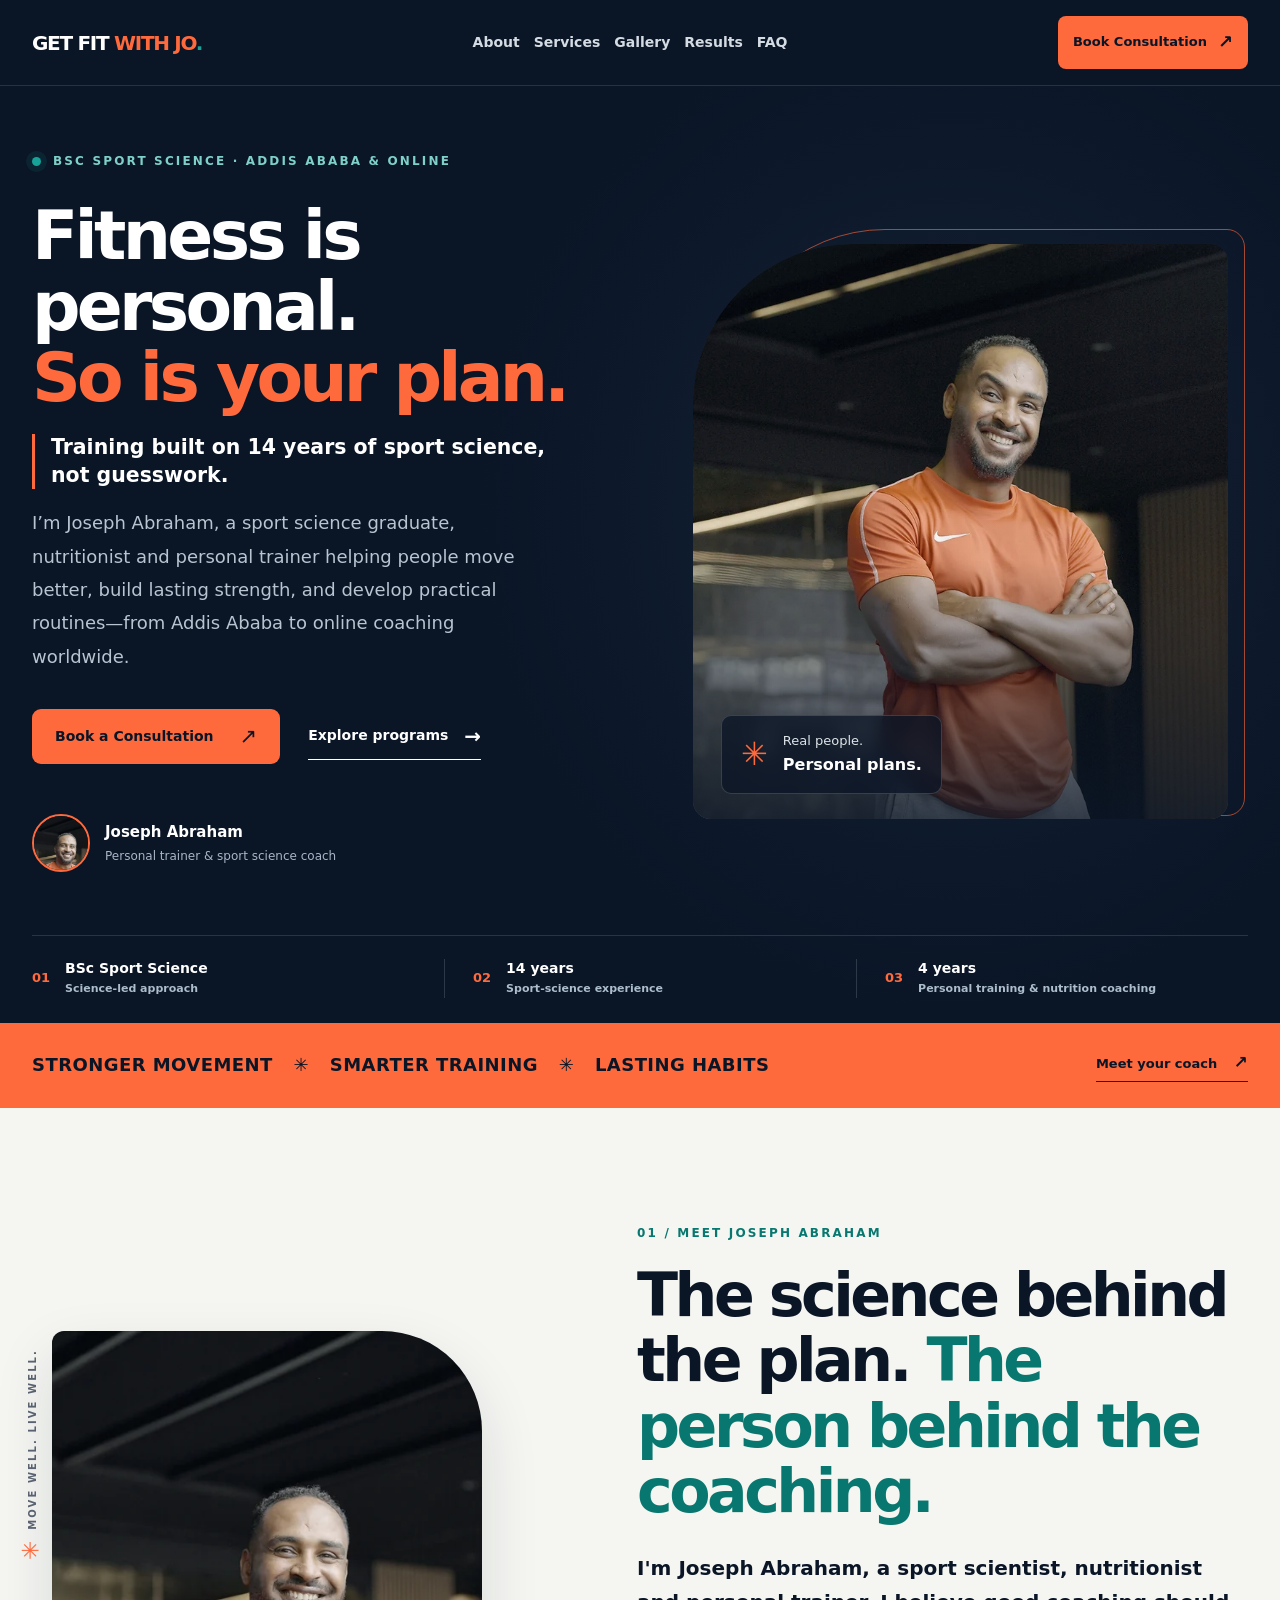
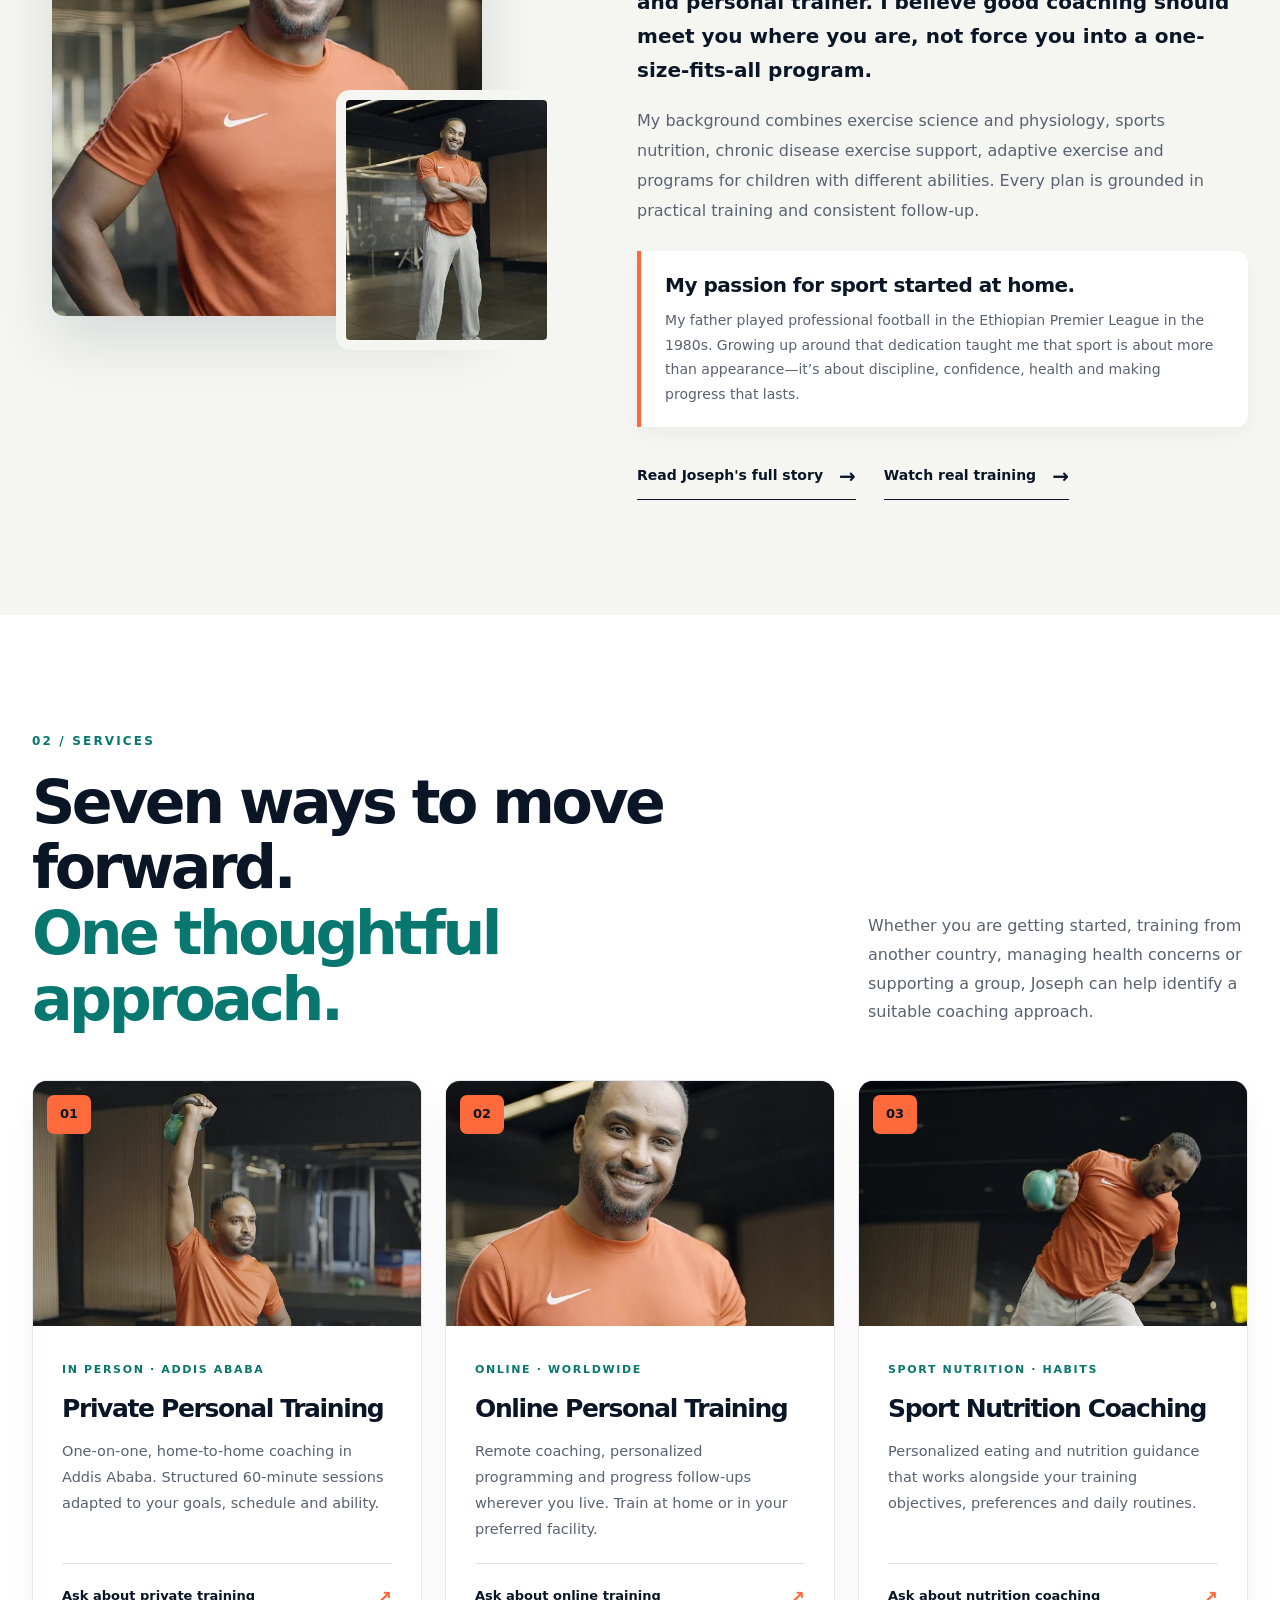
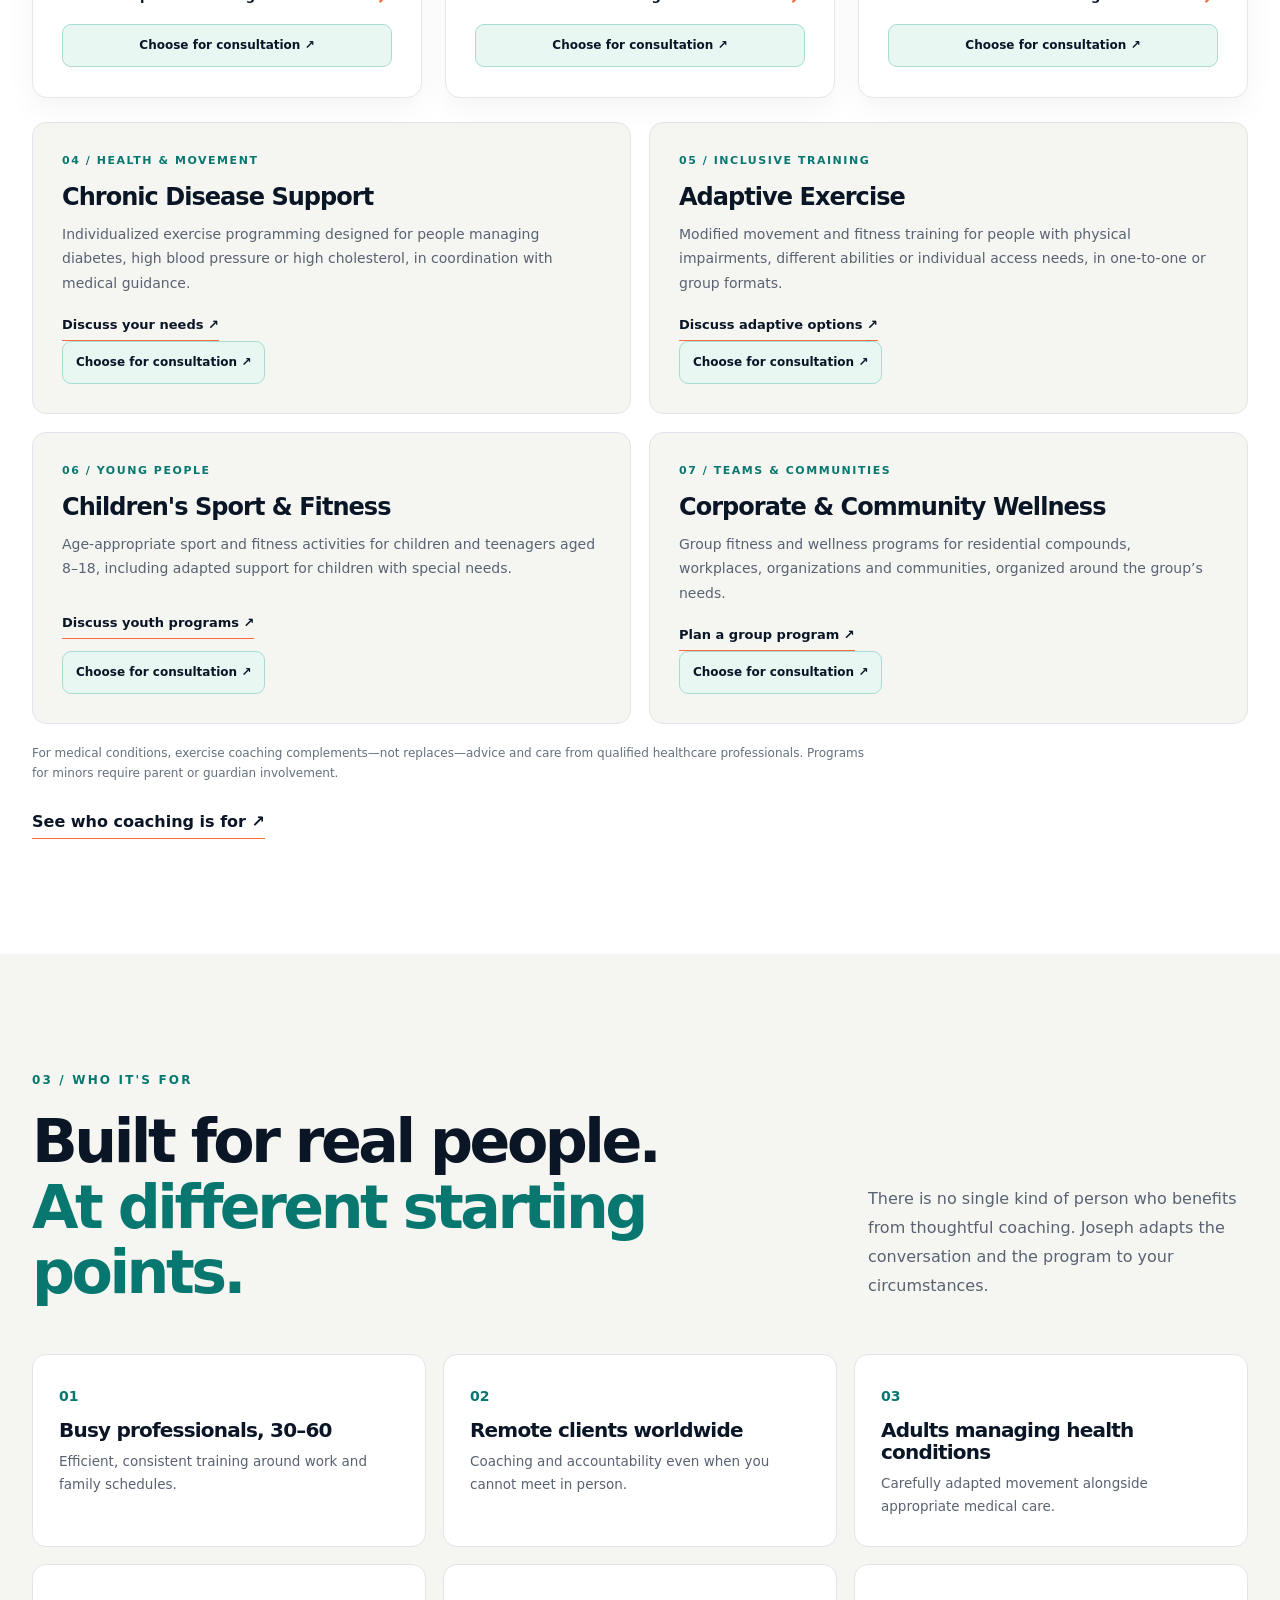
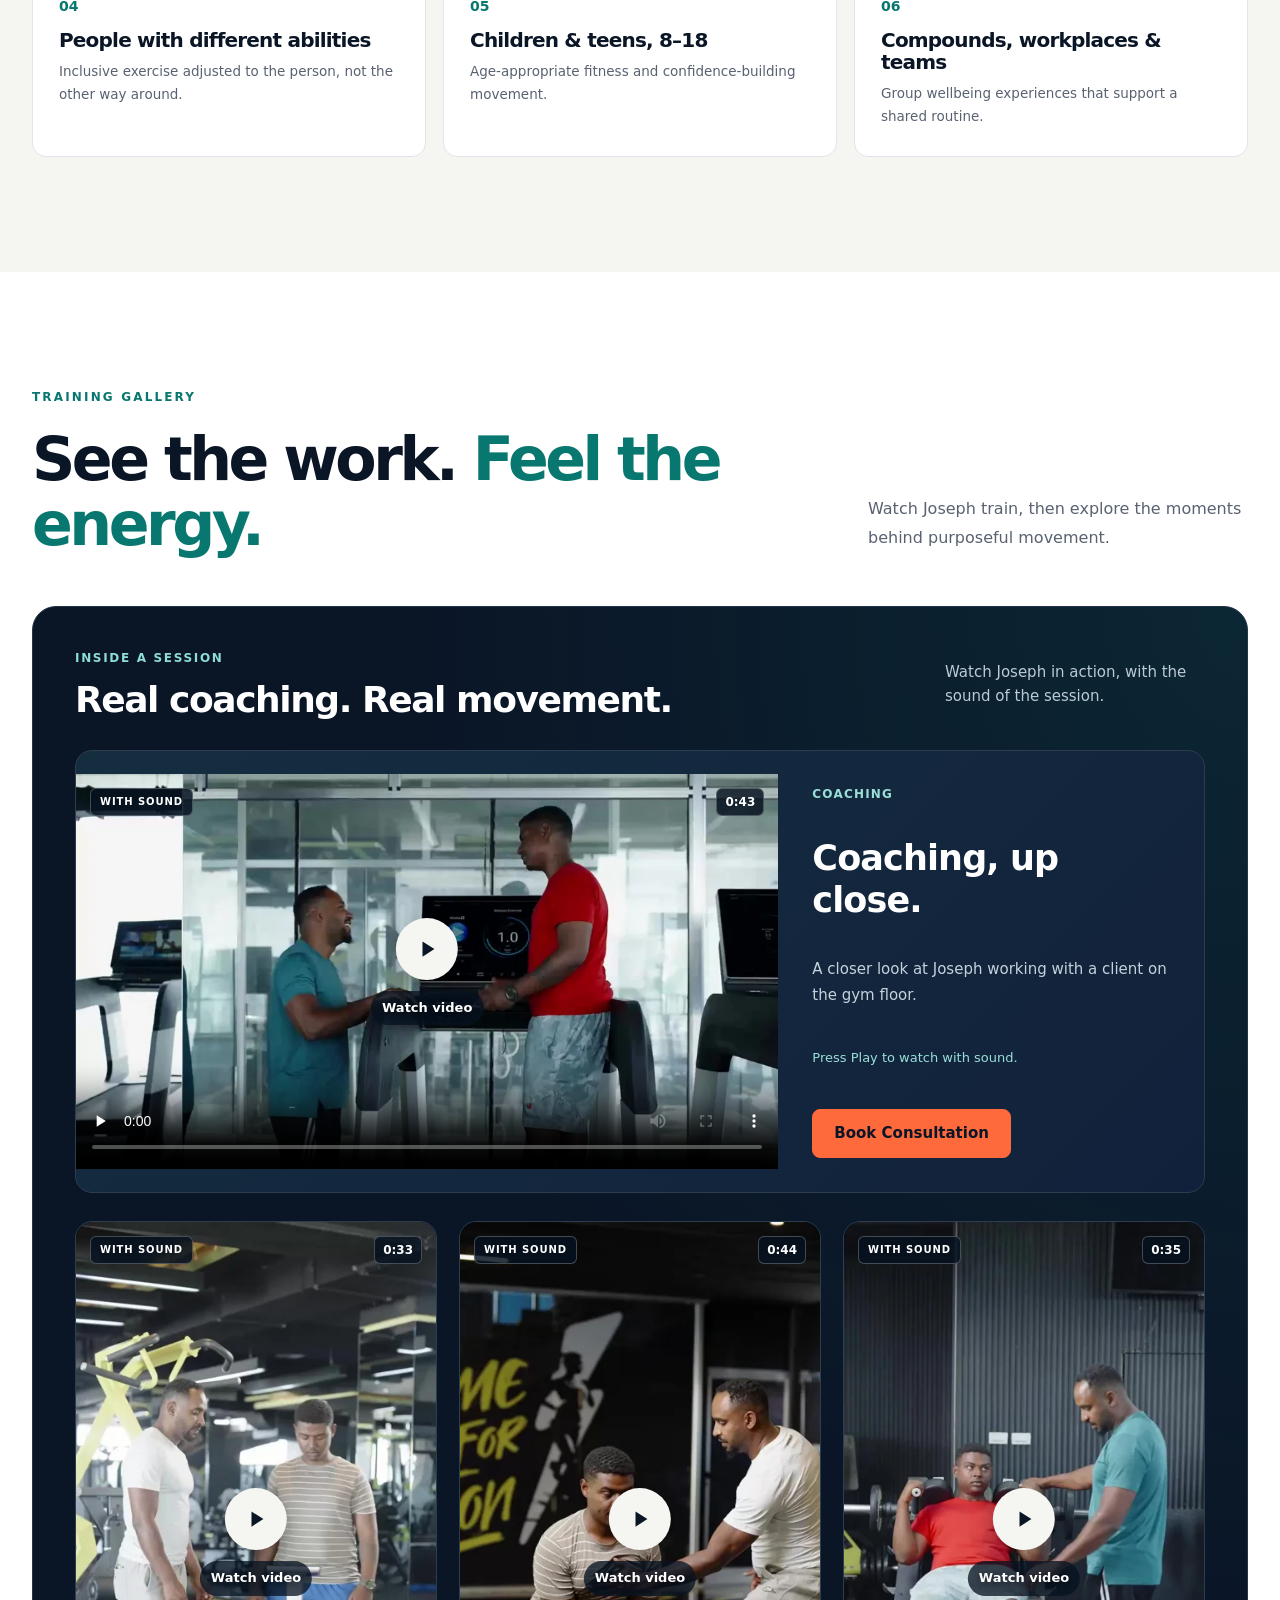
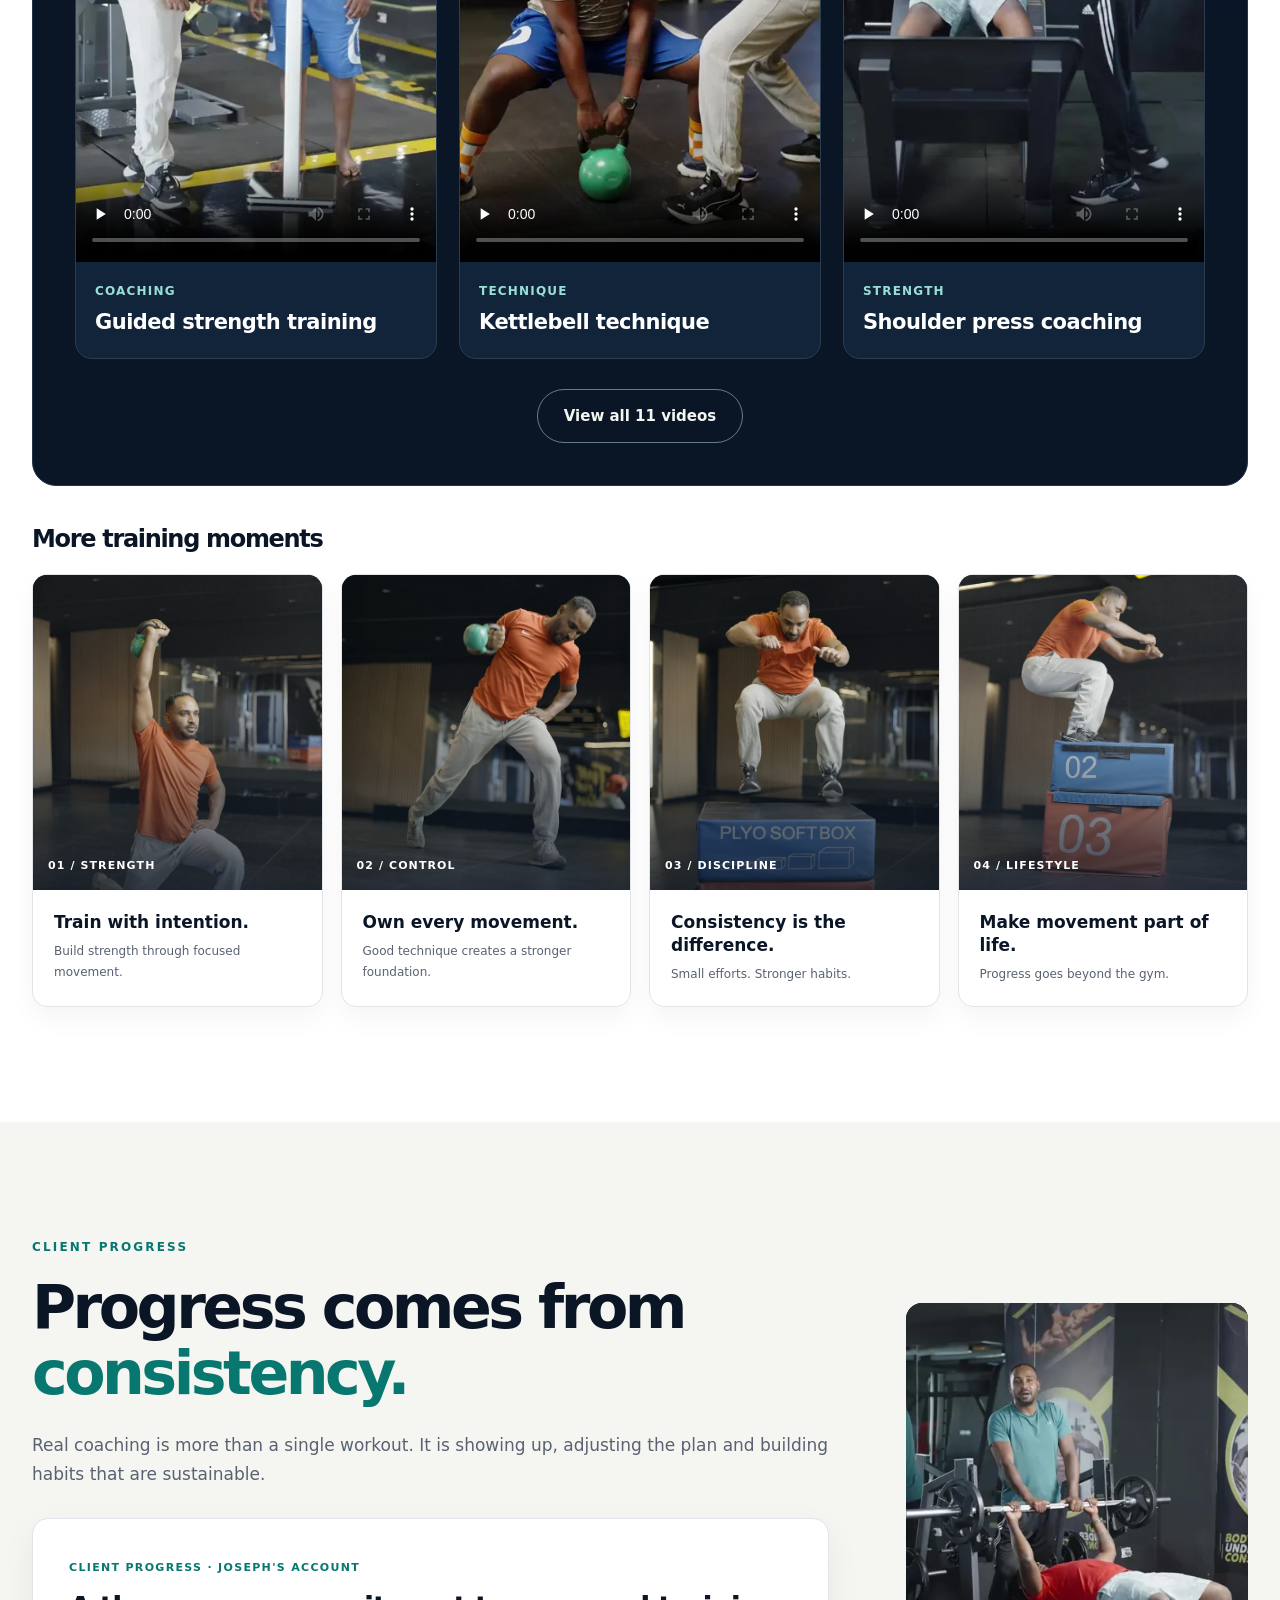
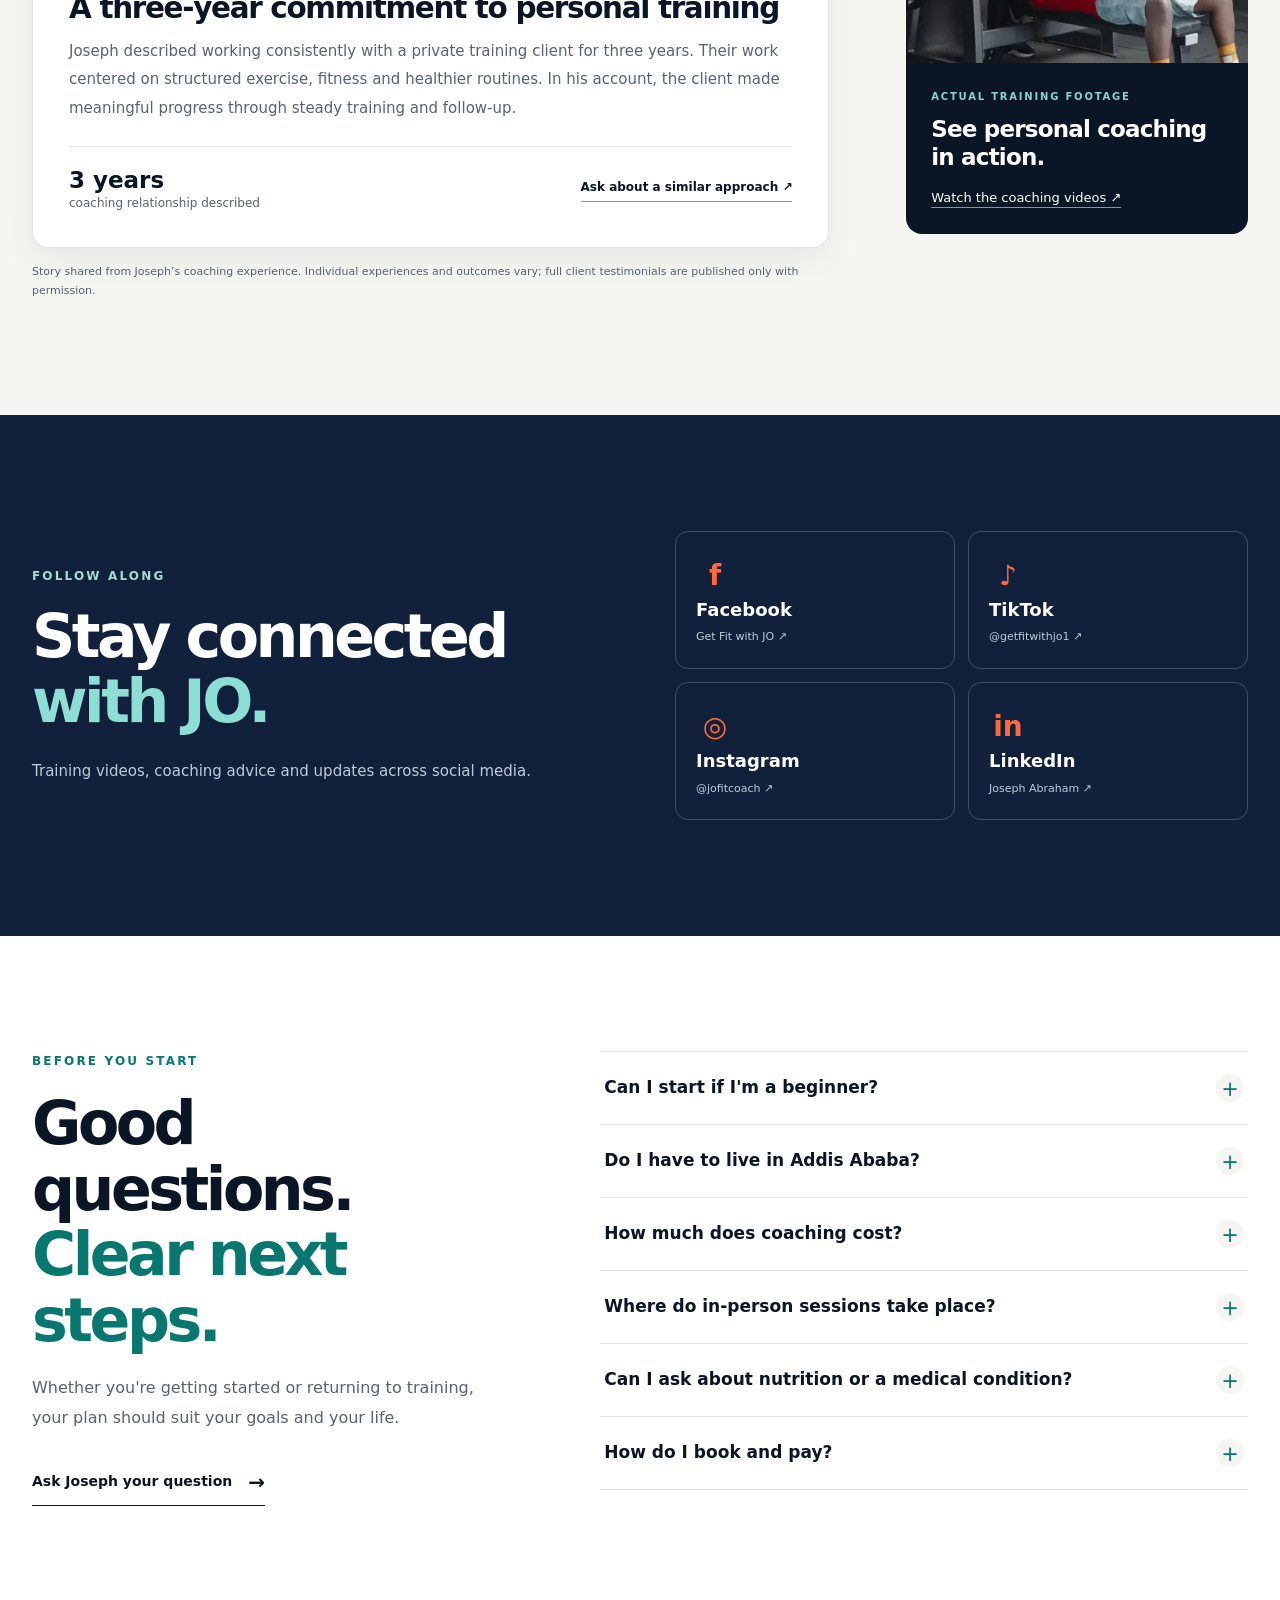
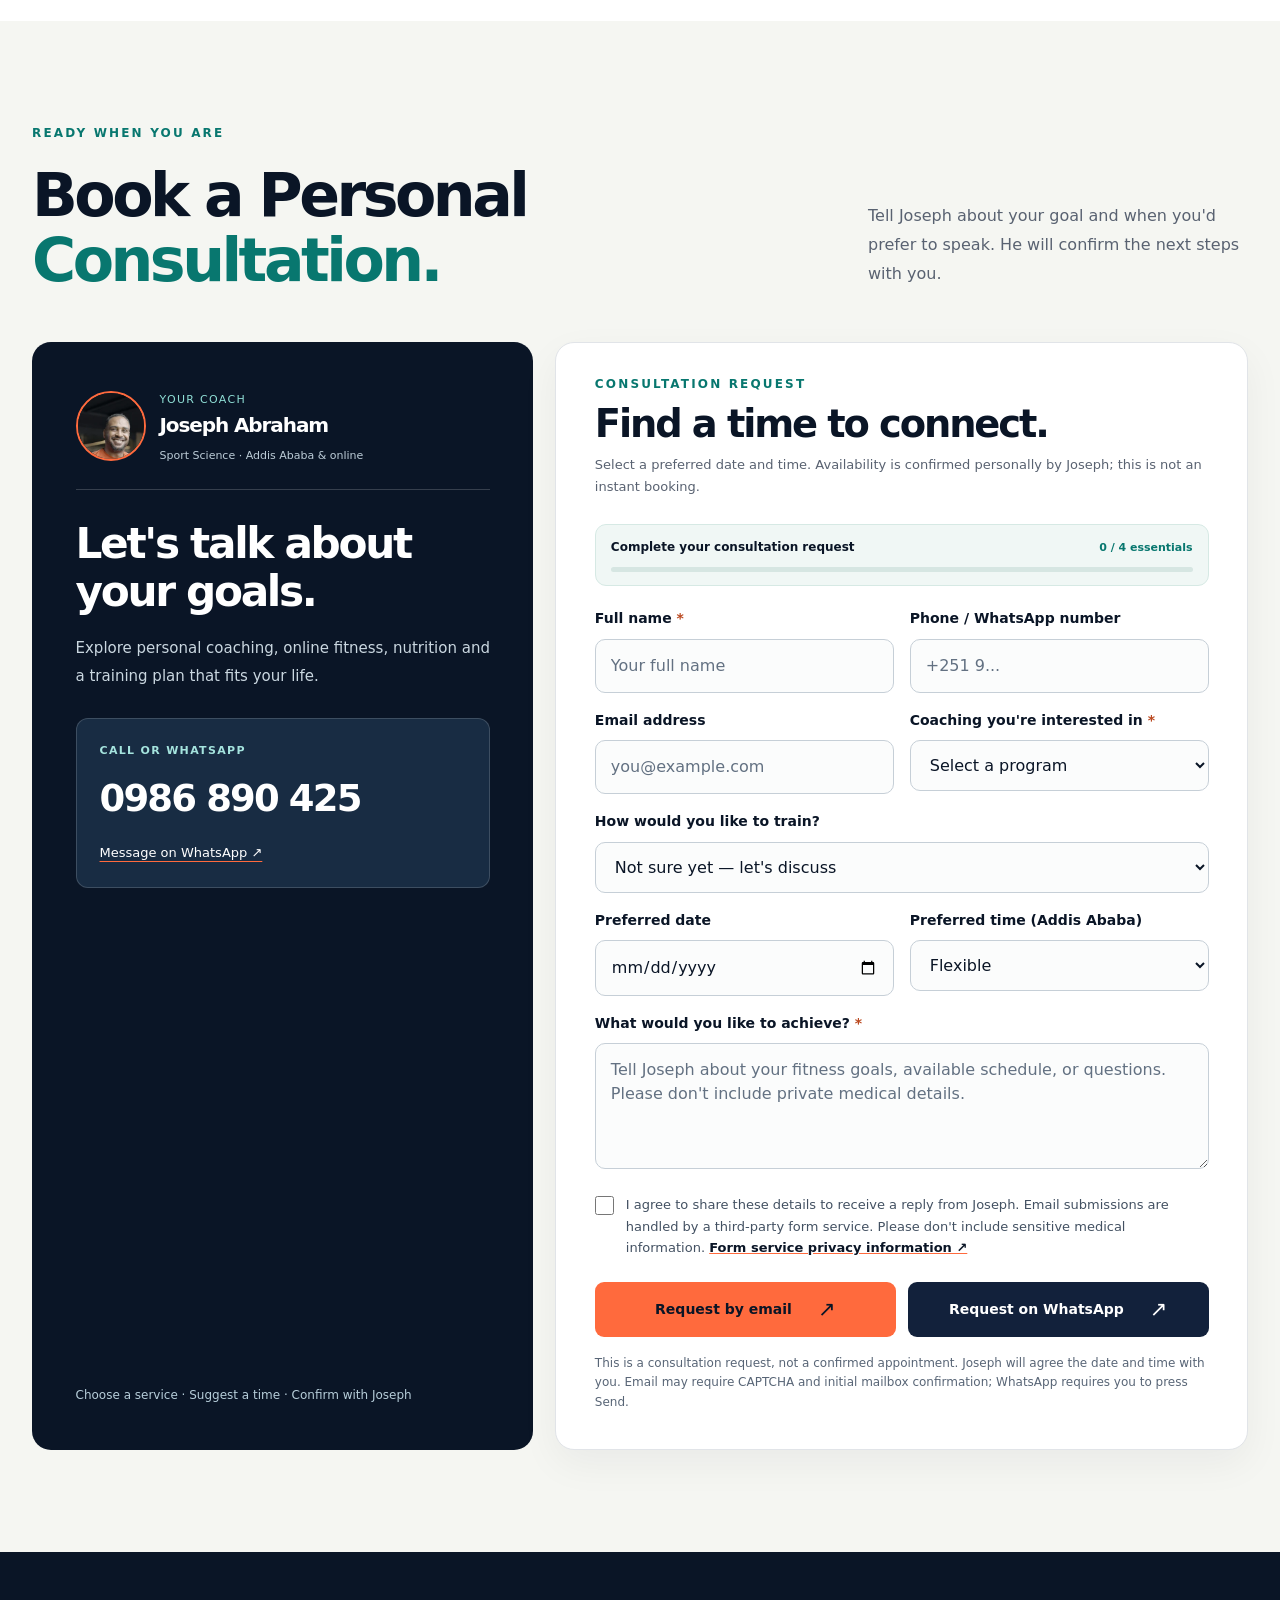
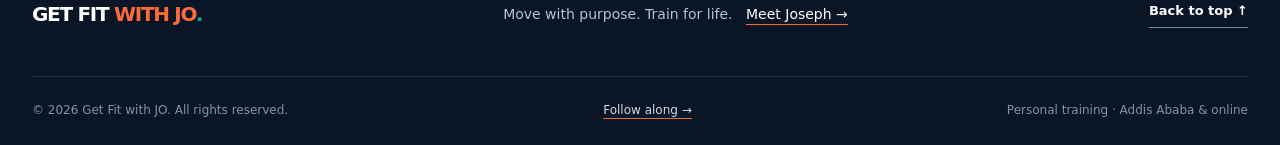
==== commit e81ef5f5: "Publish Joseph's real photos and verified social profiles Replace illustrative photo placements with" ====
--- a/index.html
+++ b/index.html
@@ -1,564 +1,573 @@
-<!doctype html>
-<html lang="en">
-<head>
-  <meta charset="utf-8">
-  <meta name="viewport" content="width=device-width, initial-scale=1">
-  <meta name="theme-color" content="#0A1526">
-  <link rel="canonical" href="https://yohannesmulugeta.github.io/GET-FIT-WITH-JO/">
-  <meta name="description" content="Sport-science-led personal training, online coaching, nutrition support, adaptive exercise, children’s fitness and wellness programs with Joseph Abraham in Addis Ababa and worldwide.">
-  <meta property="og:type" content="website">
-  <meta property="og:url" content="https://yohannesmulugeta.github.io/GET-FIT-WITH-JO/">
-  <meta property="og:title" content="Get Fit with JO | Personal Coaching by Joseph Abraham">
-  <meta property="og:description" content="Training built on 14 years of sport science, not guesswork. Meet Joseph and explore seven coaching services in Addis Ababa and online.">
-  <meta property="og:image" content="https://yohannesmulugeta.github.io/GET-FIT-WITH-JO/assets/getfit-social-preview.webp">
-  <meta property="og:image:alt" content="Illustrative gym portrait of fitness coach Joseph Abraham">
-  <meta name="twitter:card" content="summary_large_image">
-  <link rel="icon" href="assets/getfit-favicon.svg" type="image/svg+xml">
-  <link rel="preload" href="assets/joseph-hero-fast.webp" as="image" type="image/webp" media="(min-width: 701px)" fetchpriority="high">
-  <link rel="preload" href="assets/joseph-hero-mobile-fast.webp" as="image" type="image/webp" media="(max-width: 700px)" fetchpriority="high">
-  <style id="site-css">
-:root{
-  --navy:#12213B;--deep:#0A1526;--orange:#FF6A3D;--teal:#17A398;
-  --cream:#F5F6F2;--ink:#171B1F;--muted:#596271;--line:#E1E4E8;--teal-text:#08776F;
-  --text:system-ui,-apple-system,'Segoe UI',Arial,sans-serif;--display:system-ui,-apple-system,'Segoe UI',Arial,sans-serif;
-}
-*,*::before,*::after{box-sizing:border-box}
-html{scroll-behavior:smooth;scroll-padding-top:100px}
-body{margin:0;color:var(--ink);background:#fff;font-family:var(--text);-webkit-font-smoothing:antialiased;font-size:16px;line-height:1.6}
-body.menu-open{overflow:hidden}
-a{color:inherit;text-decoration:none}img,video{display:block;max-width:100%}button{font:inherit}h1,h2,h3,p{margin:0}h1,h2,h3{font-family:var(--display);line-height:1.09;letter-spacing:-.055em}
-.container{width:min(100% - 64px,1240px);margin-inline:auto}.skip-link{position:absolute;top:-100px;left:24px;z-index:100;background:var(--orange);color:var(--deep);padding:12px 18px;border-radius:4px}.skip-link:focus{top:12px}
-:focus-visible{outline:3px solid var(--orange);outline-offset:4px}
-.site-header{height:86px;background:var(--deep);color:#fff;border-bottom:1px solid rgba(255,255,255,.12);position:sticky;top:0;z-index:50}
-.nav-shell{height:100%;display:flex;align-items:center;justify-content:space-between;gap:24px}
-.brand{font-family:var(--display);font-size:20px;font-weight:700;letter-spacing:-.065em;white-space:nowrap;line-height:1}.brand>span{color:var(--orange)}.brand-dot{color:var(--teal)}
-#site-nav{display:flex;gap:28px;align-items:center}#site-nav a{position:relative;font-size:14px;color:#D4DBE3;font-weight:600;transition:color .2s}#site-nav a:hover,#site-nav a[aria-current]{color:#fff}#site-nav a[aria-current]::after{content:"";position:absolute;left:0;right:0;bottom:-8px;height:2px;border-radius:2px;background:var(--orange)}
-.nav-action{background:var(--orange);color:var(--deep);padding:13px 20px;font-size:13px;font-weight:700;border-radius:8px;white-space:nowrap;display:inline-flex;align-items:center;gap:20px;transition:transform .2s,filter .2s}.nav-action:hover{transform:translateY(-2px);filter:brightness(1.08)}.nav-action span{font-size:18px}
-.menu-toggle{display:none;border:0;background:transparent;cursor:pointer;padding:12px;width:44px;height:44px;align-items:center;justify-content:center;flex-direction:column;gap:5px}.menu-toggle span{display:block;width:23px;height:2px;background:white;border-radius:3px;transition:transform .2s,opacity .2s}
-.eyebrow{font-size:12px;font-weight:700;letter-spacing:.18em;line-height:1.7;text-transform:uppercase;color:var(--teal)}
-.hero{color:#fff;background:var(--deep);overflow:hidden;position:relative}.hero-noise{position:absolute;right:0;top:0;width:64%;height:100%;opacity:.37;background:radial-gradient(ellipse at 60% 45%,#273b51 0,transparent 69%);pointer-events:none}.hero-layout{min-height:710px;display:grid;grid-template-columns:1fr .93fr;gap:clamp(28px,5vw,78px);align-items:center;padding-block:65px 38px;position:relative;z-index:1}
-.hero-content{padding-bottom:25px}.hero-eyebrow{display:flex;align-items:center;gap:12px;color:#7ED0C9;margin-bottom:30px}.status-dot{height:9px;width:9px;background:var(--teal);border-radius:50%;box-shadow:0 0 0 6px rgba(23,163,152,.11)}
-.hero h1{font-size:clamp(52px,5.3vw,79px);max-width:720px;line-height:1.045;color:#fff}.hero h1 span{color:var(--orange)}.hero-description{font-size:18px;line-height:1.85;color:#B8C5D1;max-width:520px;margin-top:28px}.hero-actions{display:flex;align-items:center;gap:28px;flex-wrap:wrap;margin-top:36px}
-.button{display:inline-flex;align-items:center;justify-content:space-between;gap:26px;padding:17px 23px;font-weight:700;font-size:14px;border-radius:9px;white-space:nowrap;line-height:1.3;transition:transform .2s,box-shadow .2s}.button:hover{transform:translateY(-3px);box-shadow:0 16px 33px rgba(255,106,61,.19)}.button-orange{background:var(--orange);color:var(--deep)}.button span{font-size:21px;font-weight:500;line-height:1}.text-link{display:inline-flex;align-items:center;gap:16px;font-size:14px;font-weight:700;line-height:1.4;padding:9px 0;border-bottom:1px solid currentColor}.text-link span{font-size:20px}.light-link{color:#fff}.dark-link{color:var(--deep)}.text-link:hover{color:var(--orange)}
-.coach-signature{display:flex;align-items:center;gap:15px;margin-top:50px}.coach-signature img{width:58px;height:58px;border-radius:50%;object-fit:cover;object-position:center;border:2px solid var(--orange)}.coach-signature strong,.coach-signature span{display:block}.coach-signature strong{font-family:var(--display);font-size:15px}.coach-signature span{color:#A9B6C7;font-size:12px;margin-top:3px}
-.hero-visual{position:relative;min-width:0;height:590px;padding-top:15px;padding-right:20px}.hero-photo-frame>picture{display:block;width:100%;height:100%}.hero-photo-frame{height:100%;width:100%;border-radius:160px 18px 18px 18px;overflow:hidden;background:#1b2a38;position:relative;isolation:isolate}.hero-portrait{width:100%;height:100%;object-fit:cover;object-position:50% 42%;transform:scale(1);transition:transform .8s}.hero-photo-frame:hover .hero-portrait{transform:scale(1.025)}.hero-photo-frame::after{content:'';position:absolute;inset:0;background:linear-gradient(0deg,rgba(10,21,38,.8) 0,rgba(10,21,38,.03) 45%,rgba(10,21,38,.07) 100%);pointer-events:none}.visual-outline{position:absolute;top:0;right:3px;width:calc(100% - 35px);height:calc(100% - 3px);border:1px solid rgba(255,106,61,.62);border-radius:160px 18px 18px 18px;z-index:-1}.hero-floating-label{position:absolute;bottom:25px;left:28px;z-index:2;display:flex;align-items:center;gap:15px;background:rgba(10,21,38,.75);backdrop-filter:blur(8px);border:1px solid rgba(255,255,255,.16);padding:13px 19px;border-radius:10px;color:#DDE4E9;font-size:13px}.hero-floating-label strong{display:block;color:#fff;font-family:var(--display);font-size:16px}.label-mark{color:var(--orange);font-size:32px}
-.hero-trust{display:grid;grid-template-columns:repeat(3,minmax(0,1fr));gap:20px;border-top:1px solid rgba(255,255,255,.13);padding-block:23px 25px;position:relative;z-index:1}.hero-trust>div{display:flex;align-items:center;gap:15px;font-size:14px;color:#CFD8E0;font-weight:600}.hero-trust>div+div{border-left:1px solid rgba(255,255,255,.15);padding-left:28px}.trust-icon{font-family:var(--display);font-size:13px;color:var(--orange)}
-.intro-strip{background:var(--orange);color:var(--deep)}.intro-strip-inner{min-height:85px;display:flex;align-items:center;justify-content:space-between;gap:30px}.intro-strip p{font-family:var(--display);font-weight:700;letter-spacing:.025em;font-size:clamp(14px,1.5vw,18px)}.strip-asterisk{margin-inline:14px;font-weight:400}.intro-strip a{font-weight:700;font-size:13px;white-space:nowrap;border-bottom:1px solid var(--deep);padding-bottom:4px}.intro-strip a span{margin-left:12px;font-size:17px}
-.section{padding:clamp(84px,9vw,132px) 0}.section-title{font-size:clamp(42px,4.7vw,67px);color:var(--deep);letter-spacing:-.058em}.section-title span{color:var(--teal-text)}.teal-eyebrow{color:var(--teal-text)}
-.about-section{background:var(--cream)}.about-layout{display:grid;grid-template-columns:.89fr 1.11fr;gap:clamp(64px,9vw,142px);align-items:center}.about-visual{min-width:0;position:relative;padding-bottom:77px;padding-left:20px}.about-image-main{height:585px;max-width:430px;overflow:hidden;border-radius:12px 100px 12px 12px;background:#d1dedb;box-shadow:0 25px 60px rgba(10,21,38,.12)}.about-image-main img{width:100%;height:100%;object-fit:cover;object-position:48% 10%}.about-image-inset{position:absolute;bottom:43px;right:-35px;width:45%;height:260px;border:10px solid var(--cream);border-radius:14px;overflow:hidden;background:#d6e5ec}.about-image-inset img{width:100%;height:100%;object-fit:cover;object-position:center}.about-image-caption{position:absolute;top:18px;left:-20px;writing-mode:vertical-rl;transform:rotate(180deg);font-size:10px;font-weight:700;letter-spacing:.21em;color:var(--muted)}.small-cross{color:var(--orange);font-size:23px;vertical-align:middle}
-.about-content>.eyebrow{margin-bottom:19px}.about-content>.section-title{max-width:640px}.about-content>.lead{font-size:20px;line-height:1.7;color:var(--deep);font-weight:600;margin-top:26px;max-width:610px}.about-content>p:not(.eyebrow):not(.lead){margin-top:19px;color:var(--muted);line-height:1.88;font-size:16px;max-width:600px}.about-points{margin:30px 0 25px;border-top:1px solid #D7DCD9}.about-points>div{display:grid;grid-template-columns:30px 1fr;column-gap:14px;padding:15px 0;border-bottom:1px solid #D7DCD9}.about-points span{color:var(--orange);font-size:20px;grid-row:span 2}.about-points strong{font-family:var(--display);font-size:16px;color:var(--deep)}.about-points small{font-size:13px;color:var(--muted);margin-top:4px;line-height:1.55}
-.about-links{display:flex;flex-wrap:wrap;align-items:center;gap:10px 28px}
-.programs-section{background:#fff}.section-heading{margin-bottom:48px}.split-heading{display:flex;justify-content:space-between;align-items:flex-end;gap:70px}.split-heading .eyebrow{margin-bottom:19px}.split-heading>p{max-width:380px;font-size:16px;line-height:1.8;color:var(--muted);margin-bottom:5px}.program-cards{display:grid;grid-template-columns:repeat(3,minmax(0,1fr));gap:23px}.program-card{background:#fff;border:1px solid #E4E7EB;border-radius:15px;overflow:hidden;box-shadow:0 12px 30px rgba(10,21,38,.045);transition:transform .25s,box-shadow .25s}@media(hover:hover){.program-card:hover{transform:translateY(-6px);box-shadow:0 23px 46px rgba(10,21,38,.1)}}.program-image{height:245px;position:relative;overflow:hidden;background:var(--navy)}.program-image img{width:100%;height:100%;object-fit:cover;transition:transform .55s}.program-card:hover img{transform:scale(1.06)}.program-number{position:absolute;top:14px;left:14px;border-radius:7px;background:var(--orange);font-family:var(--display);font-size:13px;font-weight:700;color:var(--deep);padding:9px 13px}.program-body{padding:29px 29px 30px}.program-type{font-size:11px;font-weight:700;letter-spacing:.15em;color:var(--teal-text)}.program-body h3{font-size:25px;line-height:1.15;color:var(--deep);margin:14px 0}.program-body p{font-size:14.5px;line-height:1.8;color:var(--muted);min-height:105px}.program-body>a{display:flex;align-items:center;justify-content:space-between;padding-top:18px;border-top:1px solid var(--line);font-size:13px;font-weight:700;color:var(--deep);margin-top:20px}.program-body>a span{font-size:19px;color:var(--orange)}.program-body>a:hover{color:var(--orange)}
-.specialty-block{margin-top:40px;background:var(--cream);border-radius:16px;padding:37px 43px;display:grid;grid-template-columns:.8fr 1.2fr;gap:35px;align-items:center}.specialty-block h3{font-size:25px;color:var(--deep);line-height:1.2;margin-top:10px}.specialty-block h3 span{color:var(--teal-text)}.specialty-list{display:grid;grid-template-columns:1fr 1fr;gap:10px}.specialty-list span{background:white;border:1px solid var(--line);border-radius:9px;padding:13px 15px;font-size:13px;font-weight:700;color:var(--navy)}.specialty-list span::before{content:'↗';color:var(--orange);margin-right:10px}.medical-note{font-size:12px;color:#64707c;line-height:1.65;margin-top:20px;max-width:850px}
-.training-section{background:var(--deep);color:#fff;position:relative;overflow:hidden}.training-section::before{content:'';position:absolute;width:750px;height:750px;border:1px solid rgba(255,255,255,.04);border-radius:50%;right:-390px;top:-460px}.training-section .section-title{color:#fff}.training-section .section-title span{color:var(--orange)}.training-section .split-heading>p{color:#AABACB}.training-section .eyebrow{color:#7ED0C9}.video-grid{display:grid;grid-template-columns:repeat(2,minmax(0,400px));justify-content:center;gap:24px}.video-card{min-width:0}.video-stage{position:relative;aspect-ratio:9/13;border:1px solid rgba(255,255,255,.15);overflow:hidden;border-radius:15px;background:#152335}.video-stage video{height:100%;width:100%;object-fit:cover}.video-length{position:absolute;top:16px;left:17px;background:rgba(10,21,38,.78);border:1px solid rgba(255,255,255,.2);border-radius:50px;padding:6px 12px;color:#fff;font-size:10px;letter-spacing:.12em;font-weight:700;pointer-events:none}.video-info{display:flex;justify-content:space-between;gap:20px;align-items:flex-start;padding:20px 0}.video-info span{font-size:10px;letter-spacing:.12em;color:var(--teal);white-space:nowrap;padding-top:3px;font-weight:700}.video-info h3{font-size:18px;color:#fff;letter-spacing:-.025em;font-weight:600;text-align:right}.training-bottom{display:flex;justify-content:space-between;gap:20px;align-items:center;border-top:1px solid rgba(255,255,255,.15);padding-top:25px;margin-top:20px}.training-bottom>span{font-size:13px;color:#AABACB}
-.process-section{background:#fff}.centered-heading{text-align:center;max-width:750px;margin-inline:auto;margin-bottom:55px}.centered-heading .eyebrow{margin-bottom:17px}.centered-heading>p:last-child{margin-top:21px;color:var(--muted)}.process-steps{display:grid;grid-template-columns:repeat(3,1fr);gap:23px}.process-step{padding:31px 30px 37px;border:1px solid var(--line);border-radius:15px;background:var(--cream);min-height:276px}.step-head{display:flex;justify-content:space-between;align-items:center;margin-bottom:43px}.step-head span{font-family:var(--display);font-size:17px;color:var(--deep);border-left:3px solid var(--orange);padding-left:8px;font-weight:700}.step-head i{display:grid;place-items:center;width:48px;height:48px;border:1px solid #D9DDDA;border-radius:50%;color:var(--teal);font-size:21px;font-style:normal}.process-step h3{color:var(--deep);font-size:23px;margin-bottom:12px}.process-step p{font-size:14px;line-height:1.8;color:var(--muted)}
-.belief-section{background:var(--navy);color:#fff;overflow:hidden}.belief-layout{display:grid;grid-template-columns:330px 1fr;align-items:center;gap:clamp(60px,9vw,130px);min-height:440px}.belief-photo{height:440px;overflow:hidden;position:relative}.belief-photo img{height:100%;width:100%;object-fit:cover;object-position:58% 30%}.belief-photo:after{content:'';position:absolute;inset:0;background:linear-gradient(0deg,rgba(18,33,59,.2),transparent)}.belief-copy{padding:80px 0}.belief-copy .eyebrow{margin-bottom:20px}.belief-copy h2{font-size:clamp(38px,4.4vw,60px);max-width:740px}.belief-copy h2 span{color:var(--orange)}.belief-copy p:not(.eyebrow){font-size:17px;max-width:570px;color:#BDCAD9;margin:22px 0;line-height:1.85}
-.contact-section{padding:clamp(85px,9vw,125px) 0;background:var(--cream)}.contact-layout{display:grid;grid-template-columns:1.25fr .75fr;gap:70px;align-items:center}.contact-layout .eyebrow{margin-bottom:19px}.contact-layout .section-title{max-width:710px}.contact-layout>div:first-child>p:not(.eyebrow){font-size:17px;color:var(--muted);max-width:600px;line-height:1.8;margin-top:23px}.contact-buttons{display:flex;align-items:center;flex-wrap:wrap;gap:26px;margin-top:32px}.contact-card{display:flex;align-items:center;gap:22px;border-radius:18px;padding:28px;background:#fff;border:1px solid var(--line);box-shadow:0 20px 55px rgba(10,21,38,.08)}.contact-card img{width:110px;height:110px;object-fit:cover;border:4px solid var(--orange);border-radius:50%;flex-shrink:0}.contact-card span{font-size:11px;font-weight:700;color:var(--teal-text);letter-spacing:.13em}.contact-card strong{display:block;font-family:var(--display);color:var(--deep);font-size:23px;margin:5px 0}.contact-card p{font-size:12px;color:var(--muted)}.contact-card a{font-size:13px;font-weight:700;color:var(--deep);text-decoration:underline;text-decoration-color:var(--orange);display:block;margin-top:11px}
-.site-footer{background:var(--deep);color:#fff}.footer-top{min-height:125px;display:flex;justify-content:space-between;align-items:center;gap:25px;border-bottom:1px solid rgba(255,255,255,.13)}.footer-top p{font-size:14px;color:#B7C4CE}.back-to-top{font-weight:700;font-size:13px;border-bottom:1px solid rgba(255,255,255,.45);padding-bottom:6px}.footer-bottom{padding-block:24px;display:flex;justify-content:space-between;gap:15px;font-size:12px;color:#8494A6}
-@media(max-width:1120px){.container{width:min(100% - 54px,1160px)}.hero-layout{gap:30px;min-height:600px}.hero h1{font-size:clamp(44px,5.5vw,70px)}.hero-visual{height:500px}.about-layout{gap:60px}.about-image-main{height:520px}.about-image-inset{right:-15px}.section-title{font-size:clamp(40px,4.6vw,58px)}.contact-layout{gap:35px}.contact-card{flex-direction:column;align-items:flex-start}}
-@media(max-width:1050px){.site-header{height:73px}.nav-action{margin-left:auto;padding:11px 16px}#site-nav{position:absolute;top:73px;left:0;right:0;background:var(--deep);border-bottom:1px solid rgba(255,255,255,.18);display:none;flex-direction:column;align-items:stretch;padding:19px 28px 32px;gap:0;box-shadow:0 20px 30px rgba(0,0,0,.17);max-height:calc(100dvh - 73px);overflow:auto}#site-nav.is-open{display:flex}#site-nav a{font-size:16px;padding:15px 0;border-bottom:1px solid rgba(255,255,255,.12)}#site-nav a[aria-current]::after{left:auto;right:0;bottom:17px;width:28px}.menu-toggle{display:flex;order:4}.menu-toggle[aria-expanded=true] span:nth-child(1){transform:translateY(7px) rotate(45deg)}.menu-toggle[aria-expanded=true] span:nth-child(2){opacity:0}.menu-toggle[aria-expanded=true] span:nth-child(3){transform:translateY(-7px) rotate(-45deg)}}
-@media(max-width:900px){.hero-layout{grid-template-columns:1fr 1fr}.hero h1{font-size:clamp(43px,5.8vw,63px)}.hero-description{font-size:16px}.hero-visual{height:470px}.about-layout{grid-template-columns:.8fr 1.2fr;gap:35px}.about-image-main{height:490px}.about-image-inset{height:185px;bottom:42px}.split-heading{gap:35px}.split-heading>p{max-width:295px}.program-cards{gap:13px}.program-body{padding:22px}.program-body h3{font-size:22px}.program-body p{min-height:140px}.specialty-block{padding:28px}.video-info{display:block}.video-info h3{text-align:left;margin-top:10px}.belief-layout{grid-template-columns:250px 1fr;gap:45px}.contact-layout{grid-template-columns:1fr}.contact-card{flex-direction:row;max-width:500px}}
-@media(max-width:700px){.container{width:min(100% - 40px,610px)}.hero-layout{display:flex;flex-direction:column;align-items:stretch;gap:24px;padding-block:65px 26px;min-height:0}.hero-content{padding-bottom:0}.hero h1{font-size:clamp(47px,9.6vw,68px)}.hero-description{font-size:16px;line-height:1.75}.hero-eyebrow{font-size:10px;letter-spacing:.14em;margin-bottom:23px}.hero-actions{margin-top:26px;gap:22px}.coach-signature{margin-top:32px}.hero-visual{height:clamp(355px,76vw,520px);padding-right:11px;margin-top:4px}.hero-photo-frame{border-radius:96px 14px 14px 14px}.visual-outline{border-radius:96px 14px 14px 14px}.hero-portrait{object-position:50% 42%;transform:scale(1)}.hero-photo-frame:hover .hero-portrait{transform:scale(1.025)}.hero-trust{grid-template-columns:1fr 1fr;gap:14px;padding:19px 0}.hero-trust>div{font-size:11px;gap:9px}.hero-trust>div+div{padding-left:12px}.hero-trust>div:nth-child(3){display:none}.intro-strip-inner{min-height:72px}.intro-strip p{font-size:12px}.strip-asterisk{margin-inline:5px}.intro-strip a{display:none}.section{padding:77px 0}.section-title{font-size:clamp(39px,8.5vw,55px)}.about-layout{display:flex;flex-direction:column;gap:26px}.about-visual{width:min(100%,480px);padding-bottom:35px;padding-left:16px}.about-image-main{height:500px;max-width:390px}.about-image-inset{height:200px;right:0;bottom:0}.about-content>.lead{font-size:18px;margin-top:20px}.split-heading{display:block}.split-heading>p{max-width:580px;margin-top:21px;font-size:15px}.section-heading{margin-bottom:32px}.program-cards{grid-template-columns:1fr;gap:20px}.program-card{display:grid;grid-template-columns:minmax(0,.9fr) minmax(0,1.1fr)}.program-image{height:100%;min-height:292px}.program-body p{min-height:0}.specialty-block{display:block;padding:28px}.specialty-list{margin-top:23px}.video-grid{grid-template-columns:repeat(2,minmax(0,1fr));gap:18px}.training-bottom{display:block}.training-bottom .text-link{margin-top:13px}.process-steps{grid-template-columns:1fr;gap:14px}.process-step{min-height:0;padding:23px}.step-head{margin-bottom:18px}.belief-layout{grid-template-columns:155px 1fr;gap:25px;min-height:320px}.belief-photo{height:370px}.belief-copy{padding:55px 0}.belief-copy h2{font-size:clamp(29px,5.4vw,45px)}.belief-copy p:not(.eyebrow){font-size:13px;line-height:1.6}.contact-layout{gap:30px}.footer-top{min-height:115px}.footer-top p{display:none}}
-@media(max-width:510px){.container{width:calc(100% - 36px)}.site-header{height:67px}.nav-shell{gap:6px}.brand{font-size:17px}.nav-action{font-size:11px;padding:10px 12px;gap:7px}#site-nav{top:67px}.menu-toggle{padding:9px;width:38px}.hero-layout{padding-top:47px}.hero h1{font-size:clamp(44px,11.6vw,61px)}.hero-description{font-size:15px}.hero-actions{flex-direction:column;align-items:stretch;gap:8px}.hero-actions .button{width:100%;justify-content:space-between}.hero-actions .text-link{align-self:flex-start;margin-top:7px}.hero-visual{height:380px}.hero-floating-label{left:14px;bottom:16px;padding:10px;font-size:10px;gap:8px}.hero-floating-label strong{font-size:13px}.label-mark{font-size:24px}.hero-trust{gap:8px}.hero-trust>div{font-size:10px}.intro-strip p{font-size:11px;letter-spacing:0}.about-image-main{height:440px}.about-image-inset{height:180px;width:43%}.about-image-caption{font-size:9px}.program-card{display:flex;flex-direction:column}.program-image{min-height:0;height:218px}.program-body{padding:24px}.program-body p{font-size:14px}.specialty-block{padding:23px}.specialty-list{grid-template-columns:1fr}.video-grid{grid-template-columns:1fr;gap:20px}.video-info{display:flex}.video-info h3{text-align:right;margin-top:0;font-size:17px}.belief-layout{display:flex;flex-direction:column;gap:0}.belief-photo{height:240px;max-width:240px;align-self:flex-start}.belief-copy{padding:36px 0 56px}.belief-copy h2{font-size:41px}.belief-copy p:not(.eyebrow){font-size:15px}.contact-card{padding:20px;gap:14px}.contact-card img{width:88px;height:88px}.contact-card strong{font-size:19px}.contact-buttons{align-items:flex-start;flex-direction:column}.footer-bottom{display:block}.footer-bottom p+p{margin-top:5px}}
-@media(max-width:350px){.nav-action{display:none}.menu-toggle{margin-left:auto}.hero h1{font-size:43px}.hero-visual{height:328px}.intro-strip p{font-size:10px}.about-image-main{height:395px}.about-image-inset{height:150px}.contact-card img{width:76px;height:76px}}
-@media(prefers-reduced-motion:reduce){html{scroll-behavior:auto}*,*::before,*::after{animation-duration:.01ms!important;transition-duration:.01ms!important;scroll-behavior:auto!important}}
-
-/* Lightweight mobile and accessibility refinements; original brand palette retained. */
-.dark-link:hover,.program-body>a:hover{color:var(--teal-text)}
-@media(max-width:700px){.hero-floating-label{backdrop-filter:none;background:rgba(10,21,38,.90)}}
-@media(max-width:510px){.nav-action{min-height:44px;font-size:12px}.menu-toggle{width:44px;min-width:44px;min-height:44px}.hero-eyebrow{font-size:11px}}
-
-/* Content restoration: every prior business section with zero new heavy media. */
-#site-nav{gap:clamp(16px,2vw,26px)}#site-nav a{white-space:nowrap}
-.hero-promise{margin-top:20px;font-family:var(--display);font-weight:700;font-size:clamp(17px,1.6vw,23px);line-height:1.35;color:#fff;max-width:520px;border-left:3px solid var(--orange);padding-left:16px}
-.hero-description{margin-top:17px}.hero-trust strong,.hero-trust small{display:block;line-height:1.4}.hero-trust strong{font-size:14px;font-weight:700;color:#fff}.hero-trust small{font-size:11px;line-height:1.6;color:#ACBDCC;margin-top:2px}.hero-trust>div{align-items:center}
-.about-origin{background:#fff;border-left:4px solid var(--orange);border-radius:0 12px 12px 0;padding:21px 24px;margin:25px 0 26px;box-shadow:0 8px 20px rgba(10,21,38,.04)}
-.about-origin strong{display:block;color:var(--deep);font-family:var(--display);font-size:20px;line-height:1.3;letter-spacing:-.025em;margin-bottom:10px}
-.about-origin p{color:var(--muted);line-height:1.75;font-size:14px}
-.specialized-services{display:grid;grid-template-columns:repeat(2,minmax(0,1fr));gap:18px;margin-top:24px}
-.special-service{background:var(--cream);border:1px solid var(--line);border-radius:14px;padding:29px;display:flex;flex-direction:column;align-items:flex-start;min-height:275px;transition:border-color .2s,transform .2s}
-.special-service:hover{transform:translateY(-3px);border-color:#B8C6CB}
-.service-no{font-size:11px;letter-spacing:.14em;font-weight:800;color:var(--teal-text)}.special-service h3{font-size:24px;color:var(--deep);margin-top:14px;letter-spacing:-.04em}
-.special-service p{color:var(--muted);line-height:1.75;font-size:14px;margin:12px 0 20px}.special-service a{font-size:13px;font-weight:700;color:var(--deep);border-bottom:1px solid var(--orange);margin-top:auto;padding-bottom:4px}
-.audience-section{background:var(--cream)}.audience-grid{display:grid;grid-template-columns:repeat(3,minmax(0,1fr));gap:17px}
-.audience-tile{background:#fff;border:1px solid var(--line);padding:28px 26px;border-radius:14px;min-height:187px}
-.audience-tile>span{font-family:var(--display);font-size:14px;font-weight:800;color:var(--teal-text)}.audience-tile h3{color:var(--deep);font-size:20px;margin-top:12px;letter-spacing:-.04em}.audience-tile p{color:var(--muted);font-size:13.5px;margin-top:8px;line-height:1.7}
-.packages-section{background:#fff}.package-grid{display:grid;grid-template-columns:repeat(3,minmax(0,1fr));gap:20px}.package-option{padding:30px 28px;border:1px solid var(--line);border-radius:14px;display:flex;flex-direction:column;background:#fff;box-shadow:0 10px 25px rgba(10,21,38,.045)}
-.package-option>span{color:var(--teal-text);font-size:11px;font-weight:800;letter-spacing:.13em}.package-option h3{margin:15px 0 10px;font-size:26px;letter-spacing:-.045em;color:var(--deep)}.package-option p{font-size:14px;color:var(--muted);line-height:1.7;margin-bottom:24px}.package-option strong{font-size:16px;color:var(--deep)}.package-option small{font-size:13px;line-height:1.7;color:var(--muted);margin-top:8px}.package-option a{font-size:13px;color:var(--deep);font-weight:700;margin-top:auto;padding-top:22px;border-bottom:1px solid var(--orange);padding-bottom:6px;width:max-content;max-width:100%}.package-note{font-size:13px;margin-top:20px;color:var(--muted);line-height:1.7}
-.results-section{background:var(--cream)}.results-layout{display:grid;grid-template-columns:minmax(0,1.4fr) minmax(260px,.6fr);gap:clamp(36px,6vw,85px);align-items:center}.results-main .eyebrow{margin-bottom:18px}.results-intro{font-size:17px;color:var(--muted);line-height:1.75;margin:24px 0 28px}.client-story{background:#fff;border:1px solid var(--line);border-radius:16px;padding:34px 36px;box-shadow:0 12px 34px rgba(10,21,38,.06)}.story-label{color:var(--teal-text);font-size:11px;font-weight:800;letter-spacing:.12em}.client-story h3{color:var(--deep);font-size:clamp(24px,2.3vw,34px);margin:13px 0;letter-spacing:-.045em}.client-story p{font-size:15px;line-height:1.9;color:var(--muted)}.story-footer{display:flex;justify-content:space-between;gap:24px;align-items:center;border-top:1px solid var(--line);padding-top:20px;margin-top:24px}.story-footer span{font-size:12px;color:var(--muted)}.story-footer strong{font-family:var(--display);display:block;font-size:23px;color:var(--deep);line-height:1.15}.story-footer a{font-size:12px;font-weight:700;color:var(--deep);border-bottom:1px solid var(--orange);padding-bottom:4px}.results-disclaimer{font-size:11px;color:var(--muted);margin-top:15px;line-height:1.7}.results-aside{background:var(--deep);color:#fff;border-radius:16px;overflow:hidden}.results-photo{height:360px}.results-photo img{width:100%;height:100%;object-fit:cover;object-position:50% 45%}.results-aside-caption{padding:25px;display:flex;flex-direction:column;gap:11px}.results-aside-caption .eyebrow{font-size:10px;color:#8BD4CD}.results-aside-caption strong{font-family:var(--display);font-size:23px;line-height:1.2;letter-spacing:-.035em}.results-aside-caption a{font-size:13px;color:#fff;text-decoration:underline;text-decoration-color:var(--orange);text-underline-offset:5px;margin-top:6px}
-.social-section{background:var(--navy);color:white}.social-layout{display:grid;grid-template-columns:minmax(0,1fr) minmax(0,1fr);gap:70px;align-items:center}.social-layout .eyebrow{margin-bottom:18px;color:#A0DCD7}.social-layout .section-title{color:#fff}.social-layout .section-title span{color:#8DDED4}.social-layout>div:first-child>p:not(.eyebrow){font-size:15px;color:#BFCBD9;line-height:1.9;max-width:550px;margin-top:22px}
-.social-grid{display:grid;grid-template-columns:repeat(2,minmax(0,1fr));gap:13px}.social-tile{border:1px solid rgba(255,255,255,.2);border-radius:13px;padding:22px 20px;min-height:135px}.social-tile>span{display:grid;place-items:center;color:var(--orange);font-size:28px;font-weight:700;width:38px;height:38px}.social-tile strong,.social-tile small{display:block}.social-tile strong{font-size:18px;margin-top:4px}.social-tile small{font-size:11px;color:#BFCBD9;margin-top:4px}
-.footer-about-link{display:inline-block;margin-left:9px;color:#fff;text-decoration:underline;text-decoration-color:var(--orange);text-underline-offset:5px}
-/* About-page layout */
-.about-page-hero{background:var(--deep);padding:clamp(75px,8vw,135px) 0;color:#fff}.about-page-layout{display:grid;grid-template-columns:minmax(0,1.05fr) minmax(300px,.95fr);gap:clamp(35px,5vw,85px);align-items:center}.about-page-hero h1{font-size:clamp(43px,5.5vw,77px);line-height:1.07;max-width:760px;margin:16px 0 22px}.about-page-hero h1 span{color:var(--orange)}.about-page-hero .eyebrow{color:#91DCD6}.about-page-hero p:not(.eyebrow){font-size:17px;line-height:1.85;color:#BFCBD9;max-width:580px}.about-page-image{height:550px;border-radius:180px 16px 16px 16px;overflow:hidden}.about-page-image img{height:100%;width:100%;object-fit:cover;object-position:center}.about-credential-grid{margin-top:29px;display:grid;grid-template-columns:repeat(3,1fr);gap:10px}.about-credential-grid div{padding:15px 5px;border-top:1px solid rgba(255,255,255,.2)}.about-credential-grid strong{font-size:19px;display:block;color:#fff}.about-credential-grid span{display:block;font-size:12px;color:#BFCBD9;margin-top:4px}
-.story-section{background:var(--cream)}.story-layout{display:grid;grid-template-columns:minmax(0,1fr) minmax(0,.95fr);gap:clamp(30px,7vw,105px);align-items:start}.story-layout p{color:var(--muted);font-size:16px;line-height:1.95;margin-bottom:19px}.story-layout h2{margin:14px 0 28px}.story-highlight{padding:32px;border-radius:14px;border-left:5px solid var(--orange);background:#fff}.story-highlight h3{font-size:27px;color:var(--deep);margin-bottom:18px}.story-highlight strong{color:var(--deep)}.story-highlight p{font-size:15px}
-.expertise-grid{display:grid;grid-template-columns:repeat(3,minmax(0,1fr));gap:14px}.expertise-grid div{padding:22px;border:1px solid var(--line);border-radius:12px;background:#fff;font-size:14px;font-weight:700;color:var(--deep)}.expertise-grid span{display:block;color:var(--teal-text);font-size:11px;letter-spacing:.13em;margin-bottom:10px}.story-link{display:inline-block;color:var(--deep);font-weight:700;margin-top:25px;border-bottom:1px solid var(--orange);padding-bottom:4px}
-@media(max-width:1120px){.hero-promise{font-size:19px}}
-@media(max-width:1010px){.hero-trust small{font-size:10px}.social-layout{gap:35px}}
-@media(max-width:900px){#site-nav a{font-size:16px}.audience-grid{grid-template-columns:repeat(2,minmax(0,1fr))}.package-grid{gap:12px}.package-option{padding:24px}.results-layout{grid-template-columns:minmax(0,1.2fr) minmax(220px,.8fr);gap:28px}.results-photo{height:320px}}
-@media(max-width:700px){.hero-promise{font-size:19px;margin-top:20px}.hero-trust{grid-template-columns:repeat(3,minmax(0,1fr));gap:8px}.hero-trust>div:nth-child(3){display:flex}.hero-trust>div{flex-direction:column;align-items:flex-start;gap:7px;padding:0 6px!important}.hero-trust strong{font-size:12px}.hero-trust small{font-size:9.5px}.specialized-services,.social-layout,.story-layout{grid-template-columns:1fr}.audience-grid{gap:12px}.package-grid{grid-template-columns:1fr}.package-option{min-height:0}.results-layout{grid-template-columns:1fr}.results-aside{display:grid;grid-template-columns:minmax(0,.55fr) minmax(0,1fr);align-items:stretch}.results-photo{height:240px}.social-grid{gap:10px}.about-page-layout{grid-template-columns:1fr}.about-page-image{height:400px;max-width:540px}.expertise-grid{grid-template-columns:repeat(2,minmax(0,1fr))}}
-@media(max-width:510px){.hero-promise{font-size:17px}.hero-trust{grid-template-columns:repeat(3,minmax(0,1fr))}.hero-trust .trust-icon{font-size:11px}.hero-trust strong{font-size:11px}.hero-trust small{font-size:9px}.audience-grid,.specialized-services{grid-template-columns:1fr}.audience-tile{min-height:0;padding:23px}.special-service{min-height:0}.client-story{padding:25px 22px}.story-footer{flex-direction:column;align-items:flex-start}.results-aside{grid-template-columns:1fr}.results-photo{height:300px}.social-tile{padding:15px 12px;min-height:118px}.social-tile strong{font-size:16px}.social-tile small{font-size:10px}.about-credential-grid{grid-template-columns:1fr 1fr;gap:8px}.about-page-image{height:330px}}
-
-/* Extra-small-screen readability for experience credentials */
-@media(max-width:510px){.hero-trust{grid-template-columns:repeat(2,minmax(0,1fr))}.hero-trust>div:nth-child(3){grid-column:1/-1;flex-direction:row;align-items:center;padding-top:10px!important;border-top:1px solid rgba(255,255,255,.1)}.hero-trust strong{font-size:12px}.hero-trust small{font-size:10px}}
-
-
-/* Coaching enquiry — responsive dual-channel contact form */
-.enquiry-panel{scroll-margin-top:110px;margin-top:65px;background:#fff;border:1px solid var(--line);border-radius:22px;box-shadow:0 22px 68px rgba(10,21,38,.075);overflow:hidden}
-.enquiry-intro{display:flex;align-items:center;justify-content:space-between;gap:40px;padding:35px clamp(22px,5vw,58px);background:var(--navy);color:white}
-.enquiry-intro .eyebrow{color:#96DCD5;font-weight:700;margin:0 0 12px}
-.enquiry-intro h3{font-size:clamp(30px,3.3vw,45px);line-height:1.12;letter-spacing:-.04em;color:#fff;margin:0}
-.enquiry-intro h3 span{color:var(--orange)}
-.enquiry-intro p:not(.eyebrow){font-size:15px;max-width:550px;color:#DFE7EE;line-height:1.7;margin:14px 0 0}
-.enquiry-benefits{display:flex;flex-direction:column;gap:12px;flex:0 0 auto;border-left:1px solid rgba(255,255,255,.22);padding-left:29px;font-size:13px;color:#E2E9F0}
-.enquiry-benefits strong{color:#FFAC87;margin-right:9px}
-.enquiry-form{padding:clamp(22px,4vw,50px)}
-.enquiry-fields{display:grid;grid-template-columns:repeat(2,minmax(0,1fr));gap:22px 24px}
-.enquiry-field{display:flex;flex-direction:column;gap:9px;min-width:0}
-.enquiry-field-full{grid-column:1/-1}
-.enquiry-field label{font-size:14px;color:var(--deep);font-weight:700}
-.enquiry-field label span{color:#BA481F}
-.enquiry-field input,.enquiry-field select,.enquiry-field textarea{width:100%;min-width:0;border:1.5px solid #C6CFD7;border-radius:10px;padding:14px 15px;background:#FBFCFC;color:var(--deep);font:inherit;font-size:16px;line-height:1.5;transition:border-color .15s,box-shadow .15s}
-.enquiry-field textarea{resize:vertical;min-height:128px}
-.enquiry-field input:focus-visible,.enquiry-field select:focus-visible,.enquiry-field textarea:focus-visible,.enquiry-consent input:focus-visible,.enquiry-actions a:focus-visible,.enquiry-actions button:focus-visible{outline:3px solid rgba(23,163,152,.36);outline-offset:2px;border-color:var(--teal-text)}
-.enquiry-field input::placeholder,.enquiry-field textarea::placeholder{color:#637182;opacity:1}
-.enquiry-consent{display:flex;gap:12px;align-items:flex-start;margin:25px 0 23px;font-size:13px;color:#435162;line-height:1.65;cursor:pointer}
-.enquiry-consent input{flex:0 0 19px;width:19px;height:19px;margin:2px 0 0;accent-color:var(--teal-text)}
-.enquiry-consent a{color:var(--deep);font-weight:700;text-decoration:underline;text-decoration-color:var(--orange)}
-.enquiry-actions{display:flex;flex-wrap:wrap;gap:14px;align-items:stretch}
-.enquiry-actions .button{min-height:54px;min-width:225px;border:0;cursor:pointer;justify-content:center;text-align:center;font-family:inherit;white-space:normal}
-.enquiry-actions button:disabled{opacity:.58;cursor:wait;transform:none}
-.enquiry-whatsapp-button{color:#fff;background:var(--navy)}
-.enquiry-whatsapp-button:hover{box-shadow:0 16px 35px rgba(18,33,59,.2)}
-.enquiry-status{min-height:0;margin-top:15px;font-size:14px;line-height:1.65;font-weight:650}
-.enquiry-status:empty{display:none}
-.enquiry-status[data-state="success"]{color:#075D43}
-.enquiry-status[data-state="error"]{color:#8C301D}
-.enquiry-status[data-state="info"]{color:var(--navy)}
-.enquiry-footnote{font-size:12px;color:#586576;line-height:1.65;margin-top:17px;max-width:940px}
-.enquiry-honeypot{position:absolute!important;left:-9999px!important;width:1px!important;height:1px!important;overflow:hidden!important}
-@media(max-width:760px){.enquiry-intro{align-items:flex-start;flex-direction:column;gap:23px}.enquiry-benefits{display:grid;grid-template-columns:repeat(3,1fr);width:100%;border-left:0;border-top:1px solid rgba(255,255,255,.22);padding:18px 0 0;gap:15px}.enquiry-benefits span{line-height:1.5}}
-@media(max-width:520px){.enquiry-panel{margin-top:40px;border-radius:17px}.enquiry-intro{padding:25px 22px}.enquiry-fields{grid-template-columns:1fr;gap:19px}.enquiry-field-full{grid-column:auto}.enquiry-benefits{display:flex;gap:7px;font-size:12px}.enquiry-actions{flex-direction:column}.enquiry-actions .button{width:100%;min-width:0}.enquiry-form{padding:24px 19px}}
-@media(prefers-reduced-motion:reduce){.enquiry-field input,.enquiry-field select,.enquiry-field textarea{transition:none}}
-
-.footer-bottom a{color:#D4DBE3;text-decoration:underline;text-decoration-color:var(--orange);text-underline-offset:4px}
-@media(max-width:1050px){#site-nav{gap:0}}
-
-/* Get Fit with JO — editorial training gallery and coaching journey */
-.jo-gallery-section{background:#fff}.jo-gallery-grid{display:grid;grid-template-columns:repeat(4,minmax(0,1fr));gap:18px}.jo-gallery-card{margin:0;min-width:0;border:1px solid var(--line);border-radius:15px;overflow:hidden;background:white;box-shadow:0 12px 27px rgba(10,21,38,.045)}.jo-gallery-image{height:315px;position:relative;overflow:hidden;background:var(--navy)}.jo-gallery-image img{width:100%;height:100%;object-fit:cover;object-position:center 32%;transition:transform .4s}.jo-gallery-card:hover img{transform:scale(1.04)}.jo-gallery-image:after{content:"";position:absolute;inset:40% 0 0;pointer-events:none;background:linear-gradient(0deg,rgba(10,21,38,.7),transparent)}.jo-gallery-index{position:absolute;z-index:1;left:15px;bottom:16px;font-size:11px;font-weight:800;letter-spacing:.1em;color:#fff}.jo-gallery-card figcaption{padding:21px}.jo-gallery-card figcaption strong{display:block;font-size:17px;line-height:1.35;color:var(--deep)}.jo-gallery-card figcaption span{display:block;font-size:12px;line-height:1.7;color:var(--muted);margin-top:7px}.jo-gallery-bottom{display:flex;justify-content:space-between;align-items:center;gap:20px;margin-top:25px;padding-top:20px;border-top:1px solid var(--line)}.jo-gallery-bottom p{color:var(--muted);font-size:14px}
-.jo-transformations-section{background:var(--cream)}.jo-progress-showcase{display:grid;grid-template-columns:minmax(0,1.12fr) minmax(0,.88fr);background:white;border:1px solid var(--line);border-radius:18px;overflow:hidden;box-shadow:0 22px 44px rgba(10,21,38,.05)}.jo-progress-visual{min-width:0;min-height:450px;display:grid;grid-template-columns:repeat(2,minmax(0,1fr));gap:12px;padding:16px;background:var(--deep)}.jo-progress-frame{position:relative;isolation:isolate;overflow:hidden;min-width:0;display:flex;flex-direction:column;justify-content:space-between;padding:22px 18px;border-radius:10px;border:1px solid rgba(255,255,255,.16);background:radial-gradient(circle at 45% 38%,rgba(125,212,207,.18),transparent 52%),linear-gradient(145deg,#213A53,#0A1526)}.jo-progress-forward{background:radial-gradient(circle at 55% 33%,rgba(255,106,61,.2),transparent 52%),linear-gradient(145deg,#24535B,#12213B)}.jo-progress-frame:before{content:"";position:absolute;left:50%;top:45%;width:235px;height:235px;transform:translate(-50%,-50%);border:1px solid rgba(255,255,255,.15);border-radius:50%;box-shadow:0 0 0 38px rgba(255,255,255,.03),0 0 0 77px rgba(255,255,255,.02);z-index:-1}.jo-progress-frame:after{content:"";position:absolute;inset:50% 0 0;background:linear-gradient(0deg,rgba(6,15,29,.55),transparent);pointer-events:none;z-index:-1}.jo-progress-top{display:flex;align-items:center;gap:8px;color:#E7F0F3;font-size:10px;font-weight:800;letter-spacing:.1em}.jo-progress-dot{width:7px;height:7px;background:var(--teal);border-radius:50%;flex-shrink:0}.jo-progress-forward .jo-progress-dot{background:var(--orange)}.jo-progress-logo{align-self:center;margin:auto;color:rgba(255,255,255,.24);font-weight:800;font-size:clamp(55px,8vw,115px);line-height:1;letter-spacing:-.12em}.jo-progress-logo span{color:var(--orange)}.jo-progress-bottom{display:flex;flex-direction:column;gap:10px;color:#fff}.jo-progress-bottom small{color:#94D0CC;font-size:10px;font-weight:800;letter-spacing:.14em}.jo-progress-bottom strong{font-size:clamp(15px,1.5vw,21px);line-height:1.4}.jo-progress-copy{display:flex;flex-direction:column;align-items:flex-start;justify-content:center;padding:clamp(28px,4vw,55px)}.jo-progress-eyebrow{color:var(--teal-text);font-size:11px;font-weight:800;letter-spacing:.14em}.jo-progress-copy h3{margin:17px 0;font-size:clamp(30px,3vw,46px);color:var(--deep);line-height:1.13}.jo-progress-copy h3 span{color:var(--teal-text)}.jo-progress-copy>p{font-size:14px;line-height:1.85;color:var(--muted)}.jo-progress-values{width:100%;margin:24px 0;border-top:1px solid var(--line)}.jo-progress-values>div{display:flex;align-items:center;gap:13px;padding:11px 0;border-bottom:1px solid var(--line)}.jo-progress-values>div>span{flex:0 0 25px;color:var(--orange);font-size:18px}.jo-progress-values p{display:flex;flex-direction:column;margin:0}.jo-progress-values strong{font-size:13px;color:var(--deep)}.jo-progress-values small{font-size:12px;line-height:1.5;color:var(--muted);margin-top:3px}
-
-.jo-faq-section{background:#fff}.jo-faq-layout{display:grid;grid-template-columns:minmax(250px,.85fr) minmax(0,1.15fr);gap:clamp(35px,7vw,100px);align-items:start}.jo-faq-intro>.eyebrow{margin-bottom:20px}.jo-faq-intro>p:not(.eyebrow){color:var(--muted);font-size:16px;line-height:1.85;margin:20px 0 26px}.jo-faq-items{border-top:1px solid var(--line)}.jo-faq-items details{border-bottom:1px solid var(--line);padding:0}.jo-faq-items summary{list-style:none;cursor:pointer;display:flex;justify-content:space-between;align-items:center;gap:15px;padding:22px 4px;font-weight:750;color:var(--deep);font-size:17px;line-height:1.45}.jo-faq-items summary::-webkit-details-marker{display:none}.jo-faq-items summary>span{display:grid;place-items:center;width:28px;height:28px;flex:none;border-radius:50%;background:var(--cream);color:var(--teal-text);font-size:21px;font-weight:500}.jo-faq-items details[open] summary>span{transform:rotate(45deg)}.jo-faq-items details p{padding:0 36px 25px 4px;color:var(--muted);font-size:14px;line-height:1.9}.jo-faq-items summary:focus-visible{outline:3px solid var(--orange);outline-offset:3px}
-.jo-booking-guide{margin-top:55px;display:grid;grid-template-columns:1fr 1fr;gap:32px;align-items:center;border:1px solid #D2E2DF;border-radius:18px;background:#EBF5F1;padding:clamp(24px,3.5vw,44px)}.jo-booking-guide .eyebrow{margin-bottom:13px}.jo-booking-guide h3{color:var(--deep);font-size:clamp(27px,3vw,39px);line-height:1.15}.jo-booking-guide h3 span{color:var(--teal-text)}.jo-booking-guide p:not(.eyebrow){color:#455560;font-size:14px;line-height:1.8;margin-top:13px}.jo-booking-steps{list-style:none;margin:0;padding:0;display:grid;gap:11px}.jo-booking-steps li{display:flex;align-items:center;gap:16px;background:white;border:1px solid #D3E2E0;border-radius:9px;padding:14px 16px;font-size:14px;color:var(--deep);line-height:1.5}.jo-booking-steps strong{font-size:13px;color:var(--teal-text)}
-
-@media(max-width:1100px){.jo-gallery-grid{grid-template-columns:repeat(2,minmax(0,1fr))}.jo-gallery-image{height:315px}.jo-progress-showcase{grid-template-columns:1fr}.jo-progress-visual{min-height:345px}.jo-progress-frame{min-height:345px}.jo-progress-logo{font-size:90px}}
-@media(max-width:700px){.jo-faq-layout,.jo-booking-guide{grid-template-columns:1fr}.jo-faq-layout{gap:32px}.jo-gallery-grid{gap:12px}.jo-gallery-image{height:260px}.jo-gallery-card figcaption{padding:16px}.jo-gallery-card figcaption strong{font-size:15px}.jo-gallery-card figcaption span{font-size:11px}.jo-gallery-bottom{align-items:flex-start;flex-direction:column}.jo-progress-visual{min-height:290px;padding:10px}.jo-progress-frame{min-height:290px;padding:14px}.jo-progress-logo{font-size:70px}.jo-progress-copy{padding:30px 22px}.jo-booking-guide{margin-top:36px}}
-@media(max-width:440px){.jo-gallery-grid{grid-template-columns:1fr}.jo-gallery-image{height:325px}.jo-gallery-card figcaption strong{font-size:17px}.jo-gallery-card figcaption span{font-size:12px}.jo-progress-visual{min-height:250px;gap:8px}.jo-progress-frame{min-height:250px;padding:13px 10px}.jo-progress-top{font-size:9px}.jo-progress-logo{font-size:55px}.jo-progress-bottom strong{font-size:14px}.jo-faq-items summary{font-size:16px;padding:18px 2px}}
-@media(prefers-reduced-motion:reduce){.jo-gallery-image img,.jo-faq-items summary>span{transition:none}}
-
-/* Consolidated gallery, consultation and payment experience */
-.site-header .nav-shell{gap:15px}.site-header #site-nav{gap:18px}.site-header #site-nav a{white-space:nowrap}.nav-action{gap:11px!important}
-.header-phone{display:inline-flex;align-items:center;gap:8px;white-space:nowrap;color:#fff;border:1px solid rgba(255,255,255,.24);border-radius:9px;padding:11px;font-weight:750;font-size:13px}.header-phone:hover{color:var(--orange);border-color:var(--orange)}
-.jo-gallery-videos{background:var(--deep);border-radius:19px;padding:clamp(22px,3vw,44px);color:#fff;margin:0 0 40px;scroll-margin-top:105px}.jo-gallery-videos-head{display:flex;align-items:flex-end;justify-content:space-between;gap:20px;margin-bottom:25px}.jo-gallery-videos-head h3{font-size:30px;color:white}.jo-gallery-videos-head p{font-size:13px;color:#C7D4DB}.jo-gallery-videos .video-grid{grid-template-columns:repeat(2,minmax(0,330px));gap:22px}.jo-gallery-videos .video-stage{aspect-ratio:9/11}.jo-gallery-videos .video-info h3{color:white}.jo-gallery-moments{font-size:24px;color:var(--deep);margin-bottom:22px}.social-tile{display:block;cursor:pointer;transition:transform .2s,border-color .2s}.social-tile:hover{transform:translateY(-3px);border-color:var(--orange)}.social-tile:focus-visible{outline:3px solid var(--orange)}
-.jo-consultation-section{padding:clamp(80px,8vw,115px) 0}.jo-consultation-layout{display:grid;grid-template-columns:minmax(290px,.84fr) minmax(0,1.16fr);gap:22px}.jo-consultation-info{display:flex;flex-direction:column;align-items:flex-start;border-radius:19px;background:var(--deep);color:#fff;padding:clamp(28px,3.4vw,48px)}.jo-consultation-coach{display:flex;align-items:center;gap:14px;border-bottom:1px solid rgba(255,255,255,.18);padding-bottom:23px;width:100%}.jo-consultation-coach img{width:70px;height:70px;border-radius:50%;object-fit:cover;border:2px solid var(--orange)}.jo-consultation-coach span{font-size:11px;letter-spacing:.12em;color:#8FDED5}.jo-consultation-coach h3{font-size:20px;margin:4px 0}.jo-consultation-coach small{font-size:11px;line-height:1.5;color:#BDCDD8}.jo-consultation-info>h3{font-size:clamp(30px,3.3vw,47px);margin:30px 0 20px;letter-spacing:-.055em;line-height:1.12}.jo-consultation-info>p:not(.jo-consultation-hint){font-size:15px;color:#CAD7E0;line-height:1.85}.jo-consultation-phone{display:flex;align-items:flex-start;flex-direction:column;margin-top:28px;padding:23px;background:#182C43;border:1px solid rgba(255,255,255,.16);border-radius:12px;width:100%}.jo-consultation-phone span{font-weight:800;font-size:11px;letter-spacing:.12em;color:#A5E4DE}.jo-consultation-phone a:first-of-type{font-size:clamp(27px,3vw,37px);font-weight:850;letter-spacing:-.05em;margin:9px 0 15px}.jo-consultation-phone a:first-of-type:hover{color:var(--orange)}.jo-consultation-phone a:last-of-type{font-size:13px;text-decoration:underline;text-decoration-color:var(--orange);text-underline-offset:4px}.jo-consultation-hint{font-size:12px;line-height:1.8;color:#B7CEDA;margin-top:auto;padding-top:25px}
-.jo-consultation-form{background:#fff;border:1px solid var(--line);border-radius:19px;overflow:hidden;scroll-margin-top:104px;box-shadow:0 14px 39px rgba(10,21,38,.05)}.jo-consultation-form-header{padding:31px clamp(24px,3vw,42px) 0}.jo-consultation-form-header h3{font-size:clamp(27px,3vw,40px);color:var(--deep);margin:9px 0}.jo-consultation-form-header p:not(.eyebrow){font-size:13px;line-height:1.7;color:var(--muted)}.jo-consultation-form .enquiry-form{padding:26px clamp(24px,3vw,42px) 36px}.jo-consultation-form .enquiry-fields{gap:16px}.jo-consultation-form .enquiry-field textarea{min-height:95px}.jo-consultation-form .enquiry-actions{gap:12px}.jo-consultation-form .enquiry-actions .button{min-width:0;flex:1}.jo-legacy-anchor{display:block;position:relative;top:-90px;height:0}
-.jo-mobile-actions{display:none}
-@media(max-width:1300px){.header-phone{display:none}.site-header #site-nav{gap:14px}.site-header .nav-action{padding:12px 15px}}
-@media(max-width:1000px){.jo-consultation-layout{grid-template-columns:1fr}.jo-consultation-info{padding:30px}.jo-consultation-hint{padding-top:15px}}
-@media(max-width:760px){.jo-gallery-videos{padding:20px}.jo-gallery-videos-head{align-items:flex-start;flex-direction:column}.jo-gallery-videos .video-grid{grid-template-columns:repeat(2,minmax(0,1fr));gap:11px}.jo-gallery-videos .video-info{display:block}.jo-gallery-videos .video-info h3{font-size:16px;margin-top:7px}.jo-consultation-form .enquiry-fields{grid-template-columns:1fr}.jo-mobile-actions{position:fixed;z-index:49;bottom:0;left:0;right:0;display:grid;grid-template-columns:1fr 1fr;gap:10px;padding:9px 13px max(9px,env(safe-area-inset-bottom));background:var(--deep);box-shadow:0 -5px 25px rgba(0,0,0,.16)}.jo-mobile-actions a{min-height:45px;display:flex;align-items:center;justify-content:center;border-radius:8px;background:var(--orange);font-weight:800;font-size:13px;color:var(--deep)}.jo-mobile-actions a+a{background:#E7F6F4}body{padding-bottom:68px}}
-@media(max-width:510px){.jo-gallery-videos .video-stage{aspect-ratio:9/12}.jo-consultation-info>h3{font-size:33px}.jo-consultation-form .enquiry-form{padding:22px 19px}.jo-consultation-form-header{padding:25px 20px 0}.jo-consultation-form .enquiry-actions{flex-direction:column}.jo-consultation-form .enquiry-actions .button{width:100%}}
-@media(prefers-reduced-motion:reduce){.social-tile{transition:none}}
-
-
-/* Premium motion system — progressive, lightweight, reduced-motion aware */
-:root{--jo-motion-ease:cubic-bezier(.22,1,.36,1)}
-.site-header{transition:background .3s ease,box-shadow .3s ease}
-.site-header.is-scrolled{background:rgba(10,21,38,.96);box-shadow:0 14px 35px rgba(10,21,38,.15);-webkit-backdrop-filter:blur(15px);backdrop-filter:blur(15px)}
-.site-header:after{content:"";position:absolute;bottom:0;left:0;width:100%;height:2px;background:var(--orange);pointer-events:none;transform-origin:left;transform:scaleX(var(--scroll-progress,0))}
-#site-nav a:not([aria-current]):after{content:"";position:absolute;bottom:-8px;left:0;width:100%;height:2px;background:var(--teal);transform:scaleX(0);transform-origin:left;transition:transform .3s var(--jo-motion-ease)}
-#site-nav a:not([aria-current]):hover:after,#site-nav a:not([aria-current]):focus-visible:after{transform:scaleX(1)}
-.button>span,.nav-action>span,.text-link>span{display:inline-block;transition:transform .28s var(--jo-motion-ease)}
-.button:hover>span,.nav-action:hover>span{transform:translate(3px,-3px)}
-.text-link:hover>span{transform:translateX(4px)}
-@keyframes jo-enter{from{opacity:0;transform:translate3d(0,22px,0)}to{opacity:1;transform:none}}
-@keyframes jo-image-enter{from{opacity:0;transform:scale(.965)}to{opacity:1;transform:scale(1)}}
-.motion-ready .hero-eyebrow{animation:jo-enter .6s var(--jo-motion-ease) .05s both}
-.motion-ready .hero h1{animation:jo-enter .7s var(--jo-motion-ease) .13s both}
-.motion-ready .hero-promise{animation:jo-enter .65s var(--jo-motion-ease) .21s both}
-.motion-ready .hero-description{animation:jo-enter .65s var(--jo-motion-ease) .29s both}
-.motion-ready .hero-actions{animation:jo-enter .65s var(--jo-motion-ease) .37s both}
-.motion-ready .coach-signature{animation:jo-enter .7s var(--jo-motion-ease) .44s both}
-.motion-ready .hero-photo-frame{animation:jo-image-enter .9s var(--jo-motion-ease) .13s both}
-.motion-ready .hero-trust{animation:jo-enter .65s var(--jo-motion-ease) .5s both}
-.motion-ready .about-page-layout>div:first-child{animation:jo-enter .75s var(--jo-motion-ease) .09s both}
-.motion-ready .about-page-image{animation:jo-image-enter .9s var(--jo-motion-ease) .13s both}
-.hero-visual{transform:translate3d(0,var(--photo-shift,0px),0)}
-.motion-ready .motion-reveal{opacity:0;transform:translate3d(0,23px,0);transition:opacity .68s var(--jo-motion-ease),transform .68s var(--jo-motion-ease);transition-delay:var(--motion-delay,0ms)}
-.motion-ready .motion-reveal.is-visible{opacity:1;transform:none}
-.motion-ready .program-cards .program-card,.motion-ready .jo-gallery-grid .jo-gallery-card,.motion-ready .audience-grid .audience-tile{opacity:0;translate:0 16px;transition:opacity .55s var(--jo-motion-ease),translate .55s var(--jo-motion-ease),transform .28s var(--jo-motion-ease),box-shadow .28s ease}
-.motion-ready .program-cards.is-visible .program-card,.motion-ready .jo-gallery-grid.is-visible .jo-gallery-card,.motion-ready .audience-grid.is-visible .audience-tile{opacity:1;translate:0 0}
-.motion-ready .program-cards.is-visible .program-card:nth-child(2),.motion-ready .jo-gallery-grid.is-visible .jo-gallery-card:nth-child(2),.motion-ready .audience-grid.is-visible .audience-tile:nth-child(2){transition-delay:85ms}
-.motion-ready .program-cards.is-visible .program-card:nth-child(3),.motion-ready .jo-gallery-grid.is-visible .jo-gallery-card:nth-child(3),.motion-ready .audience-grid.is-visible .audience-tile:nth-child(3){transition-delay:170ms}
-.motion-ready .jo-gallery-grid.is-visible .jo-gallery-card:nth-child(4),.motion-ready .audience-grid.is-visible .audience-tile:nth-child(4){transition-delay:220ms}
-.program-card{position:relative;isolation:isolate}
-.program-card:after{content:"";position:absolute;inset:0;z-index:2;pointer-events:none;background:radial-gradient(280px circle at var(--hover-x,50%) var(--hover-y,45%),rgba(255,106,61,.14),transparent 72%);opacity:0;border-radius:inherit;transition:opacity .25s}
-@media(hover:hover) and (pointer:fine){.program-card:hover:after{opacity:1}}
-.special-service:hover{box-shadow:0 17px 40px rgba(10,21,38,.09);border-color:rgba(23,163,152,.4)}
-.jo-gallery-image{position:relative;isolation:isolate}
-.gallery-view-button{position:absolute;inset:0;border:0;background:linear-gradient(transparent 55%,rgba(10,21,38,.6));display:flex;align-items:flex-end;justify-content:flex-end;padding:17px;cursor:zoom-in;opacity:0;transition:opacity .28s ease;color:white}
-.gallery-view-button span{background:var(--orange);color:var(--deep);border-radius:100px;padding:9px 14px;font-size:12px;font-weight:800}
-.jo-gallery-card:hover .gallery-view-button,.gallery-view-button:focus-visible{opacity:1}
-.gallery-view-button:focus-visible{outline:3px solid var(--orange);outline-offset:-4px}
-@media(hover:none){.gallery-view-button{opacity:1;background:linear-gradient(transparent 70%,rgba(10,21,38,.32));padding:9px}.gallery-view-button span{padding:7px 11px}}
-.jo-lightbox{width:min(920px,calc(100vw - 26px));max-width:920px;max-height:92dvh;margin:auto;background:var(--deep);color:white;border:1px solid rgba(255,255,255,.16);border-radius:17px;padding:15px;box-shadow:0 35px 95px rgba(0,0,0,.45);overflow:auto}
-.jo-lightbox::backdrop{background:rgba(6,14,26,.87);-webkit-backdrop-filter:blur(7px);backdrop-filter:blur(7px)}
-.jo-lightbox-head,.jo-lightbox-foot{display:flex;align-items:center;justify-content:space-between;gap:12px}
-.jo-lightbox-head{padding-bottom:13px}
-.jo-lightbox-head span{font-size:12px;letter-spacing:.1em;color:#B5DFDC;font-weight:750}
-.jo-lightbox button{border:1px solid rgba(255,255,255,.25);border-radius:100px;min-width:44px;height:44px;background:#20354A;color:#fff;cursor:pointer;font:inherit;font-size:21px}
-.jo-lightbox button:hover,.jo-lightbox button:focus-visible{background:var(--orange);color:var(--deep)}
-.jo-lightbox img{display:block;width:100%;max-height:64dvh;object-fit:contain;background:#13263B;border-radius:10px}
-.jo-lightbox figure{margin:0}
-.jo-lightbox-foot{padding:15px 3px 2px}
-.jo-lightbox-foot strong{font-size:17px}
-.jo-lightbox-foot p{font-size:12px;color:#C5D4DD;margin-top:5px}
-.jo-lightbox-controls{display:flex;gap:7px;flex:none}
-.service-quick-book{margin-top:12px;display:inline-flex;align-items:center;justify-content:center;padding:11px 13px;min-height:43px;border:1px solid #A8DCD3;border-radius:9px;background:#E9F7F3;color:var(--deep);font:inherit;font-size:12px;font-weight:800;line-height:1.3;cursor:pointer;transition:background .2s,transform .2s var(--jo-motion-ease)}
-.service-quick-book:hover,.service-quick-book:focus-visible{background:#D3F2E9;transform:translateY(-2px)}
-.program-body>.service-quick-book{width:100%}
-.special-service>.service-quick-book{margin-top:auto}
-.jo-consultation-form:focus-within{box-shadow:0 18px 52px rgba(10,21,38,.12);border-color:#A1DAD1}
-.jo-form-progress{margin-bottom:21px;padding:13px 15px;border:1px solid #D6E9E4;border-radius:11px;background:#F0F7F5}
-.jo-form-progress-copy{display:flex;align-items:center;justify-content:space-between;gap:15px;color:var(--deep);font-size:12px;font-weight:750}
-.jo-form-progress-copy small{font-size:11px;color:var(--teal-text);white-space:nowrap}
-.jo-form-progress-track{height:5px;border-radius:20px;background:#D6E6E2;margin-top:10px;overflow:hidden}
-.jo-form-progress-fill{display:block;height:100%;width:0;border-radius:inherit;background:linear-gradient(90deg,var(--teal),var(--orange));transition:width .32s var(--jo-motion-ease)}
-.enquiry-field input,.enquiry-field textarea,.enquiry-field select{transition:border-color .2s ease,box-shadow .2s ease}
-.enquiry-field:focus-within label{color:var(--teal-text)}
-.jo-faq-items summary>span{transition:transform .28s var(--jo-motion-ease),background-color .28s ease}
-.jo-faq-items details[open] summary>span{background:#E4F6F1}
-@supports (interpolate-size:allow-keywords){.jo-faq-items{interpolate-size:allow-keywords}.jo-faq-items details::details-content{block-size:0;overflow:hidden;transition:block-size .3s var(--jo-motion-ease),content-visibility .3s allow-discrete}.jo-faq-items details[open]::details-content{block-size:auto}}
-@media(max-width:1050px){#site-nav{display:flex;opacity:0;visibility:hidden;pointer-events:none;transform:translateY(-8px);transition:opacity .24s var(--jo-motion-ease),transform .24s var(--jo-motion-ease),visibility .24s}#site-nav.is-open{display:flex;opacity:1;visibility:visible;pointer-events:auto;transform:none}}
-@media(max-width:700px){.hero-visual{--photo-shift:0px!important}.service-quick-book{min-height:44px}.jo-lightbox{padding:9px}.jo-lightbox img{max-height:58dvh}}
-@media(prefers-reduced-motion:reduce){html{scroll-behavior:auto!important}.motion-ready .hero-eyebrow,.motion-ready .hero h1,.motion-ready .hero-promise,.motion-ready .hero-description,.motion-ready .hero-actions,.motion-ready .coach-signature,.motion-ready .hero-photo-frame,.motion-ready .hero-trust,.motion-ready .about-page-layout>div:first-child,.motion-ready .about-page-image{animation:none!important}.motion-ready .motion-reveal{opacity:1!important;transform:none!important;transition:none!important}.motion-ready .program-cards .program-card,.motion-ready .jo-gallery-grid .jo-gallery-card,.motion-ready .audience-grid .audience-tile{opacity:1!important;translate:none!important;transition:none!important}.hero-visual{transform:none!important}.gallery-view-button,.service-quick-book,.jo-form-progress-fill,.jo-faq-items summary>span,#site-nav{transition:none!important}}
-
-/* Coaching films use the supplied frames, with native video controls. */
-.jo-gallery-videos{padding:clamp(20px,3.5vw,42px);border-radius:24px;background:radial-gradient(ellipse at 100% 0,rgba(23,163,152,.12),transparent 50%),var(--deep);border:1px solid #22354A}
-.jo-gallery-videos-head{align-items:center;margin-bottom:30px;gap:24px}
-.jo-gallery-videos-head .video-section-kicker{color:#8DDDD4;font-size:12px;font-weight:750;letter-spacing:.14em;margin-bottom:11px}
-.jo-gallery-videos-head h3{font-size:clamp(27px,3.2vw,36px);letter-spacing:-.04em;line-height:1.15}
-.jo-gallery-videos-head>p{max-width:260px;font-size:15px;line-height:1.65;color:#BACBD6}
-.jo-gallery-videos .video-grid{grid-template-columns:repeat(3,minmax(0,1fr));gap:22px;align-items:start}
-.jo-gallery-videos .video-card{background:#12243A;border:1px solid #2C3D50;border-radius:17px;overflow:hidden;transition:transform .24s ease,border-color .24s ease,box-shadow .24s ease}
-.jo-gallery-videos .video-card:focus-within{border-color:#90DCD3;box-shadow:0 0 0 2px rgba(144,220,211,.16)}
-.jo-gallery-videos .video-card[hidden]{display:none}
-.jo-gallery-videos .video-stage{aspect-ratio:9/16;background:#071321;border:0;border-radius:0;isolation:isolate}
-.jo-gallery-videos .video-stage video{object-fit:contain}
-.jo-gallery-videos [data-video-format="landscape"]{grid-column:1/-1;display:grid;grid-template-columns:minmax(0,1.65fr) minmax(0,1fr);width:100%;max-width:none;margin-bottom:6px;background:linear-gradient(135deg,#142E40,#12213B)}
-.jo-gallery-videos [data-video-format="landscape"] .video-stage{aspect-ratio:16/9;align-self:center}
-.jo-gallery-videos [data-video-format="square"] .video-stage{aspect-ratio:1}
-.jo-gallery-videos .video-info{display:block;padding:20px 19px 23px}
-.jo-gallery-videos .video-info .video-category{display:block;color:#99DFD7;font-size:12px;font-weight:750;letter-spacing:.1em;padding:0}
-.jo-gallery-videos .video-info h3{font-size:21px;text-align:left;letter-spacing:-.025em;line-height:1.2;margin-top:9px;font-weight:650}
-.jo-gallery-videos [data-video-format="landscape"] .video-info{display:flex;flex-direction:column;justify-content:center;align-items:flex-start;padding:clamp(22px,3vw,34px)}
-.jo-gallery-videos [data-video-format="landscape"] .video-info h3{font-size:clamp(26px,3vw,35px);margin-top:13px}
-.video-summary{font-size:15px;line-height:1.7;color:#C4D2DC;margin-top:16px}
-.video-watch-note{font-size:13px;color:#99DFD7;margin-top:20px;line-height:1.5}
-.video-consultation{display:inline-flex;align-items:center;justify-content:center;min-height:48px;max-width:100%;margin-top:21px;padding:13px 21px;border:1px solid var(--orange);border-radius:8px;background:var(--orange);color:var(--deep);font-size:15px;font-weight:750;line-height:1.4;text-align:center;transition:background .2s ease,border-color .2s ease}
-.video-consultation:hover{background:#FF825D;border-color:#FF825D}
-.video-consultation:focus-visible{outline:3px solid white;outline-offset:4px}
-.jo-gallery-videos .video-length,.video-duration{position:absolute;z-index:2;top:14px;background:rgba(7,19,33,.84);border:1px solid rgba(255,255,255,.24);border-radius:6px;color:#fff;pointer-events:none;line-height:1.2}
-.jo-gallery-videos .video-length{left:14px;padding:7px 9px;font-size:10px;letter-spacing:.09em}
-.video-duration{right:14px;padding:6px 8px;font-size:12px;font-weight:650;font-variant-numeric:tabular-nums}
-.video-play{position:absolute;z-index:3;top:50%;left:50%;transform:translate(-50%,-50%);display:flex;flex-direction:column;align-items:center;gap:11px;background:none;border:0;color:#fff;cursor:pointer;padding:14px;min-width:110px;min-height:110px;text-shadow:0 2px 8px rgba(0,0,0,.7)}
-.video-play svg{width:62px;height:62px;padding:18px;background:#F5F6F2;fill:#0A1526;border-radius:50%;box-shadow:0 5px 26px rgba(0,0,0,.25);transition:background .2s ease,transform .2s ease}
-.video-play span{font:inherit;font-size:13px;font-weight:750;white-space:nowrap;background:rgba(7,19,33,.76);border-radius:30px;padding:7px 11px}
-.video-play:hover svg{background:var(--orange);transform:scale(1.08)}
-.video-play:focus-visible{outline:3px solid var(--orange);outline-offset:3px;border-radius:12px}
-.video-play[hidden]{display:none}
-.video-stage.is-playing .video-length,.video-stage.is-playing .video-duration{opacity:0}
-.video-empty{color:#C7D4DB;padding:20px 0;font-size:16px}
-.video-gallery-toggle{display:block;margin:30px auto 0;padding:14px 26px;min-height:48px;border:1px solid #647D8D;border-radius:100px;background:transparent;color:#F5F6F2;font:inherit;font-size:15px;font-weight:650;cursor:pointer;transition:background .2s ease,border-color .2s ease}
-.video-gallery-toggle:hover{background:#20384D;border-color:#A8DCD3}
-.video-gallery-toggle:focus-visible{outline:3px solid var(--orange);outline-offset:4px}
-@media(hover:hover){.jo-gallery-videos .video-card:hover{transform:translateY(-3px);border-color:#557587;box-shadow:0 14px 26px rgba(0,0,0,.16)}}
-@media(max-width:900px){.jo-gallery-videos .video-grid{grid-template-columns:repeat(2,minmax(0,1fr))}.jo-gallery-videos [data-video-format="landscape"]{grid-template-columns:minmax(0,1fr)}.jo-gallery-videos [data-video-format="landscape"] .video-info{padding:25px}.jo-gallery-videos [data-video-format="landscape"] .video-info h3{font-size:30px}.video-summary{margin-top:11px}.video-watch-note{margin-top:13px}}
-@media(max-width:760px){.jo-gallery-videos-head{align-items:flex-start;gap:15px}.jo-gallery-videos-head>p{max-width:100%}.jo-gallery-videos .video-grid{gap:15px}.jo-gallery-videos .video-info{padding:18px 15px 20px}.jo-gallery-videos .video-info h3{font-size:19px}}
-@media(max-width:510px){.jo-gallery-videos{padding:17px;border-radius:19px}.jo-gallery-videos .video-grid{grid-template-columns:minmax(0,1fr);gap:21px}.jo-gallery-videos .video-card{width:100%;max-width:380px;justify-self:center}.jo-gallery-videos [data-video-format="landscape"]{max-width:none}.jo-gallery-videos [data-video-format="landscape"] .video-info{padding:22px}.jo-gallery-videos [data-video-format="landscape"] .video-info h3{font-size:28px}.jo-gallery-videos .video-info h3{font-size:21px}.jo-gallery-videos-head{margin-bottom:23px}}
-@media(prefers-reduced-motion:reduce){.jo-gallery-videos .video-card,.video-play svg,.video-gallery-toggle,.video-consultation{transition:none}.jo-gallery-videos .video-card:hover{transform:none}}
-
-</style>
-  <script src="script.js" defer></script>
-  <script src="motion.js" defer></script>
-  <title>Get Fit with JO | Personal Coaching by Joseph Abraham</title>
-</head>
-<body>
-  <a href="#main" class="skip-link">Skip to content</a>
-  <header class="site-header" id="top">
-    <div class="container nav-shell">
-      <a href="#top" class="brand" aria-label="Get Fit with JO, home">GET FIT <span>WITH JO<span class="brand-dot">.</span></span></a>
-      <button class="menu-toggle" type="button" aria-controls="site-nav" aria-expanded="false" aria-label="Open navigation menu"><span></span><span></span><span></span></button>
-      <nav id="site-nav" aria-label="Primary navigation"><a href="#about">About</a><a href="#programs">Services</a><a href="#gallery">Gallery</a><a href="#results">Results</a><a href="#faq">FAQ</a></nav>
-      <a class="header-phone" href="tel:+251986890425">☎ 0986 890 425</a><a class="nav-action" href="#consultation">Book Consultation <span aria-hidden="true">↗</span></a>
-    </div>
-  </header>
-
-  <main id="main">
-    <section class="hero" aria-labelledby="hero-title">
-      <div class="hero-noise" aria-hidden="true"></div>
-      <div class="container hero-layout">
-        <div class="hero-content">
-          <p class="eyebrow hero-eyebrow"><span class="status-dot" aria-hidden="true"></span> BSc SPORT SCIENCE · ADDIS ABABA & ONLINE</p>
-          <h1 id="hero-title">Fitness is personal.<br><span>So is your plan.</span></h1>
-          <p class="hero-promise">Training built on 14 years of sport science, not guesswork.</p>
-          <p class="hero-description">I’m Joseph Abraham, a sport science graduate, nutritionist and personal trainer helping people move better, build lasting strength, and develop practical routines—from Addis Ababa to online coaching worldwide.</p>
-          <div class="hero-actions">
-            <a class="button button-orange" href="#consultation">Book a Consultation <span aria-hidden="true">↗</span></a>
-            <a class="text-link light-link" href="#programs">Explore programs <span aria-hidden="true">→</span></a>
-          </div>
-          <div class="coach-signature">
-            <img src="assets/joseph-avatar-fast.webp" alt="AI-assisted headshot of Joseph Abraham smiling" width="196" height="196" decoding="async">
-            <div><strong>Joseph Abraham</strong><span>Personal trainer & sport science coach</span></div>
-          </div>
-        </div>
-        <div class="hero-visual">
-          <div class="hero-photo-frame">
-            <picture><source media="(max-width: 700px)" type="image/webp" srcset="assets/joseph-hero-mobile-fast.webp"><img class="hero-portrait" src="assets/joseph-hero-fast.webp" alt="AI-assisted gym portrait of Joseph smiling with arms crossed" fetchpriority="high" decoding="async" width="760" height="790"></picture>
-            <div class="hero-floating-label"><span class="label-mark" aria-hidden="true">✳</span><span>Real people.<strong>Personal plans.</strong></span></div>
-          </div>
-          <span class="visual-outline" aria-hidden="true"></span>
-        </div>
-      </div>
-      <div class="container hero-trust">
-        <div><span class="trust-icon" aria-hidden="true">01</span><span><strong>BSc Sport Science</strong><small>Science-led approach</small></span></div>
-        <div><span class="trust-icon" aria-hidden="true">02</span><span><strong>14 years</strong><small>Sport-science experience</small></span></div>
-        <div><span class="trust-icon" aria-hidden="true">03</span><span><strong>4 years</strong><small>Personal training & nutrition coaching</small></span></div>
-      </div>
-    </section>
-
-    <section class="intro-strip" aria-label="Our philosophy">
-      <div class="container intro-strip-inner"><p>STRONGER MOVEMENT <span class="strip-asterisk">✳</span> SMARTER TRAINING <span class="strip-asterisk">✳</span> LASTING HABITS</p><a href="#about" >Meet your coach <span aria-hidden="true">↗</span></a></div>
-    </section>
-
-    <section class="section about-section" id="about" aria-labelledby="about-title">
-      <div class="container about-layout">
-        <div class="about-visual">
-          <div class="about-image-main"><img src="assets/joseph-about-fast.webp" loading="lazy" alt="AI-assisted portrait of Joseph leaning on gym equipment" width="550" height="690" decoding="async"></div>
-          <div class="about-image-inset"><img src="assets/joseph-outdoor-fast.webp" loading="lazy" alt="AI-assisted outdoor fitness portrait of Joseph on a wooded deck" width="340" height="440" decoding="async"></div>
-          <div class="about-image-caption"><span class="small-cross">✳</span> MOVE WELL. LIVE WELL.</div>
-        </div>
-        <div class="about-content">
-          <p class="eyebrow teal-eyebrow">01 / MEET JOSEPH ABRAHAM</p>
-          <h2 class="section-title" id="about-title">The science behind the plan.<span> The person behind the coaching.</span></h2>
-          <p class="lead">I'm Joseph Abraham, a sport scientist, nutritionist and personal trainer. I believe good coaching should meet you where you are, not force you into a one-size-fits-all program.</p>
-          <p>My background combines exercise science and physiology, sports nutrition, chronic disease exercise support, adaptive exercise and programs for children with different abilities. Every plan is grounded in practical training and consistent follow-up.</p>
-          <div class="about-origin">
-            <strong>My passion for sport started at home.</strong>
-            <p>My father played professional football in the Ethiopian Premier League in the 1980s. Growing up around that dedication taught me that sport is about more than appearance—it’s about discipline, confidence, health and making progress that lasts.</p>
-          </div>
-          <div class="about-links"><a class="text-link dark-link" href="about.html">Read Joseph's full story <span aria-hidden="true">→</span></a><a class="text-link dark-link" href="#training">Watch real training <span aria-hidden="true">→</span></a></div>
-        </div>
-      </div>
-    </section>
-
-    <section class="section programs-section" id="programs" aria-labelledby="programs-title">
-      <div class="container">
-        <div class="section-heading split-heading">
-          <div><p class="eyebrow teal-eyebrow">02 / SERVICES</p><h2 class="section-title" id="programs-title">Seven ways to move forward.<br><span>One thoughtful approach.</span></h2></div>
-          <p>Whether you are getting started, training from another country, managing health concerns or supporting a group, Joseph can help identify a suitable coaching approach.</p>
-        </div>
-        <div class="program-cards">
-          <article class="program-card">
-            <div class="program-image"><img src="assets/joseph-strength-fast.webp" loading="lazy" width="640" height="480" decoding="async" alt="AI-assisted side-profile gym portrait of Joseph wearing headphones"><span class="program-number">01</span></div>
-            <div class="program-body"><span class="program-type">IN PERSON · ADDIS ABABA</span><h3>Private Personal Training</h3><p>One-on-one, home-to-home coaching in Addis Ababa. Structured 60-minute sessions adapted to your goals, schedule and ability.</p><a href="https://wa.me/251986890425?text=Hello%20Joseph%2C%20I%27m%20interested%20in%20private%20personal%20training." target="_blank" rel="noopener noreferrer">Ask about private training <span aria-hidden="true">↗</span></a></div>
-          </article>
-          <article class="program-card">
-            <div class="program-image"><img src="assets/joseph-coaching-fast.webp" loading="lazy" width="640" height="480" decoding="async" alt="AI-assisted gym portrait of Joseph leaning on training equipment"><span class="program-number">02</span></div>
-            <div class="program-body"><span class="program-type">ONLINE · WORLDWIDE</span><h3>Online Personal Training</h3><p>Remote coaching, personalized programming and progress follow-ups wherever you live. Train at home or in your preferred facility.</p><a href="https://wa.me/251986890425?text=Hello%20Joseph%2C%20I%27m%20interested%20in%20online%20personal%20training." target="_blank" rel="noopener noreferrer">Ask about online training <span aria-hidden="true">↗</span></a></div>
-          </article>
-          <article class="program-card">
-            <div class="program-image"><img src="assets/joseph-nutrition-fast.webp" loading="lazy" width="640" height="480" decoding="async" alt="AI-assisted outdoor portrait of Joseph promoting an active lifestyle"><span class="program-number">03</span></div>
-            <div class="program-body"><span class="program-type">SPORT NUTRITION · HABITS</span><h3>Sport Nutrition Coaching</h3><p>Personalized eating and nutrition guidance that works alongside your training objectives, preferences and daily routines.</p><a href="https://wa.me/251986890425?text=Hello%20Joseph%2C%20I%27m%20interested%20in%20sport%20nutrition%20coaching." target="_blank" rel="noopener noreferrer">Ask about nutrition coaching <span aria-hidden="true">↗</span></a></div>
-          </article>
-        </div>
-        <div class="specialized-services" aria-label="Specialized coaching services">
-          <article class="special-service"><span class="service-no">04 / HEALTH &amp; MOVEMENT</span><h3>Chronic Disease Support</h3><p>Individualized exercise programming designed for people managing diabetes, high blood pressure or high cholesterol, in coordination with medical guidance.</p><a href="https://wa.me/251986890425?text=Hello%20Joseph%2C%20can%20we%20discuss%20chronic%20disease%20exercise%20support%3F" target="_blank" rel="noopener noreferrer">Discuss your needs ↗</a></article>
-          <article class="special-service"><span class="service-no">05 / INCLUSIVE TRAINING</span><h3>Adaptive Exercise</h3><p>Modified movement and fitness training for people with physical impairments, different abilities or individual access needs, in one-to-one or group formats.</p><a href="https://wa.me/251986890425?text=Hello%20Joseph%2C%20I%27m%20interested%20in%20adaptive%20exercise%20coaching." target="_blank" rel="noopener noreferrer">Discuss adaptive options ↗</a></article>
-          <article class="special-service"><span class="service-no">06 / YOUNG PEOPLE</span><h3>Children's Sport &amp; Fitness</h3><p>Age-appropriate sport and fitness activities for children and teenagers aged 8–18, including adapted support for children with special needs.</p><a href="https://wa.me/251986890425?text=Hello%20Joseph%2C%20please%20tell%20me%20about%20children%27s%20sport%20and%20fitness." target="_blank" rel="noopener noreferrer">Discuss youth programs ↗</a></article>
-          <article class="special-service"><span class="service-no">07 / TEAMS &amp; COMMUNITIES</span><h3>Corporate &amp; Community Wellness</h3><p>Group fitness and wellness programs for residential compounds, workplaces, organizations and communities, organized around the group’s needs.</p><a href="https://wa.me/251986890425?text=Hello%20Joseph%2C%20I%27d%20like%20to%20ask%20about%20corporate%20and%20community%20wellness." target="_blank" rel="noopener noreferrer">Plan a group program ↗</a></article>
-        </div>
-        <p class="medical-note">For medical conditions, exercise coaching complements—not replaces—advice and care from qualified healthcare professionals. Programs for minors require parent or guardian involvement.</p>
-        <a class="story-link" href="#audiences">See who coaching is for ↗</a>
-      </div>
-    </section>
-
-    <section class="section audience-section" id="audiences" aria-labelledby="audiences-title">
-      <div class="container">
-        <div class="section-heading split-heading"><div><p class="eyebrow teal-eyebrow">03 / WHO IT'S FOR</p><h2 class="section-title" id="audiences-title">Built for real people.<br><span>At different starting points.</span></h2></div><p>There is no single kind of person who benefits from thoughtful coaching. Joseph adapts the conversation and the program to your circumstances.</p></div>
-        <div class="audience-grid">
-          <div class="audience-tile"><span>01</span><h3>Busy professionals, 30–60</h3><p>Efficient, consistent training around work and family schedules.</p></div>
-          <div class="audience-tile"><span>02</span><h3>Remote clients worldwide</h3><p>Coaching and accountability even when you cannot meet in person.</p></div>
-          <div class="audience-tile"><span>03</span><h3>Adults managing health conditions</h3><p>Carefully adapted movement alongside appropriate medical care.</p></div>
-          <div class="audience-tile"><span>04</span><h3>People with different abilities</h3><p>Inclusive exercise adjusted to the person, not the other way around.</p></div>
-          <div class="audience-tile"><span>05</span><h3>Children &amp; teens, 8–18</h3><p>Age-appropriate fitness and confidence-building movement.</p></div>
-          <div class="audience-tile"><span>06</span><h3>Compounds, workplaces &amp; teams</h3><p>Group wellbeing experiences that support a shared routine.</p></div>
-        </div>
-      </div>
-    </section>
-
-    <section class="section jo-gallery-section" id="gallery" aria-labelledby="gallery-title">
-  <div class="container">
-    <div class="section-heading split-heading">
-      <div><p class="eyebrow teal-eyebrow">TRAINING GALLERY</p><h2 class="section-title" id="gallery-title">See the work. <span>Feel the energy.</span></h2></div>
-      <p>Watch Joseph train, then explore the moments behind purposeful movement.</p>
-    </div>
-    <div class="jo-gallery-videos" id="training"><div class="jo-gallery-videos-head"><div><p class="video-section-kicker">INSIDE A SESSION</p><h3>Real coaching. Real movement.</h3></div><p>Watch Joseph in action, with the sound of the session.</p></div><div class="video-grid">
-<!-- VIDEO_GALLERY_START -->
-<article class="video-card" data-video-id="01-josi-website-2" data-video-format="landscape"><div class="video-stage"><video preload="none" playsinline controls data-poster="assets/videos/01-josi-website-2.webp" aria-label="Joseph coaching a client in the gym, with original session audio"><source src="assets/videos/01-josi-website-2.mp4" type="video/mp4">Your browser does not support video playback. <a href="assets/videos/01-josi-website-2.mp4">Open video</a>.</video><span class="video-length">WITH SOUND</span><span class="video-duration">0:43</span></div><div class="video-info"><span class="video-category">COACHING</span><h3>Coaching, up close.</h3><p class="video-summary">A closer look at Joseph working with a client on the gym floor.</p><p class="video-watch-note">Press Play to watch with sound.</p><a class="video-consultation" href="#consultation">Book Consultation</a></div></article>
-<article class="video-card" data-video-id="02-josi-social-media-7-1" data-video-format="portrait"><div class="video-stage"><video preload="none" playsinline controls data-poster="assets/videos/02-josi-social-media-7-1.webp" aria-label="Guided strength training with original audio"><source src="assets/videos/02-josi-social-media-7-1.mp4" type="video/mp4">Your browser does not support video playback. <a href="assets/videos/02-josi-social-media-7-1.mp4">Open video</a>.</video><span class="video-length">WITH SOUND</span><span class="video-duration">0:33</span></div><div class="video-info"><span class="video-category">COACHING</span><h3>Guided strength training</h3></div></article>
-<article class="video-card" data-video-id="03-josi-social-media-9-1" data-video-format="portrait"><div class="video-stage"><video preload="none" playsinline controls data-poster="assets/videos/03-josi-social-media-9-1.webp" aria-label="Kettlebell technique with original audio"><source src="assets/videos/03-josi-social-media-9-1.mp4" type="video/mp4">Your browser does not support video playback. <a href="assets/videos/03-josi-social-media-9-1.mp4">Open video</a>.</video><span class="video-length">WITH SOUND</span><span class="video-duration">0:44</span></div><div class="video-info"><span class="video-category">TECHNIQUE</span><h3>Kettlebell technique</h3></div></article>
-<article class="video-card" data-video-id="05-josi-social-media-1-1-1" data-video-format="portrait"><div class="video-stage"><video preload="none" playsinline controls data-poster="assets/videos/05-josi-social-media-1-1-1.webp" aria-label="Shoulder press coaching with original audio"><source src="assets/videos/05-josi-social-media-1-1-1.mp4" type="video/mp4">Your browser does not support video playback. <a href="assets/videos/05-josi-social-media-1-1-1.mp4">Open video</a>.</video><span class="video-length">WITH SOUND</span><span class="video-duration">0:35</span></div><div class="video-info"><span class="video-category">STRENGTH</span><h3>Shoulder press coaching</h3></div></article>
-<article class="video-card" data-video-id="06-josi-social-media-10-1" data-video-format="portrait"><div class="video-stage"><video preload="none" playsinline controls data-poster="assets/videos/06-josi-social-media-10-1.webp" aria-label="A moment with JO with original audio"><source src="assets/videos/06-josi-social-media-10-1.mp4" type="video/mp4">Your browser does not support video playback. <a href="assets/videos/06-josi-social-media-10-1.mp4">Open video</a>.</video><span class="video-length">WITH SOUND</span><span class="video-duration">0:33</span></div><div class="video-info"><span class="video-category">MEET JO</span><h3>A moment with JO</h3></div></article>
-<article class="video-card" data-video-id="08-josi-social-media-11-1" data-video-format="portrait"><div class="video-stage"><video preload="none" playsinline controls data-poster="assets/videos/08-josi-social-media-11-1.webp" aria-label="Floor exercise coaching with original audio"><source src="assets/videos/08-josi-social-media-11-1.mp4" type="video/mp4">Your browser does not support video playback. <a href="assets/videos/08-josi-social-media-11-1.mp4">Open video</a>.</video><span class="video-length">WITH SOUND</span><span class="video-duration">0:40</span></div><div class="video-info"><span class="video-category">COACHING</span><h3>Floor exercise coaching</h3></div></article>
-<article class="video-card" data-video-id="10-josi-social-media-2-1" data-video-format="portrait"><div class="video-stage"><video preload="none" playsinline controls data-poster="assets/videos/10-josi-social-media-2-1.webp" aria-label="On the gym floor with JO with original audio"><source src="assets/videos/10-josi-social-media-2-1.mp4" type="video/mp4">Your browser does not support video playback. <a href="assets/videos/10-josi-social-media-2-1.mp4">Open video</a>.</video><span class="video-length">WITH SOUND</span><span class="video-duration">0:29</span></div><div class="video-info"><span class="video-category">MEET JO</span><h3>On the gym floor with JO</h3></div></article>
-<article class="video-card" data-video-id="11-josi-social-media-3-1-1" data-video-format="portrait"><div class="video-stage"><video preload="none" playsinline controls data-poster="assets/videos/11-josi-social-media-3-1-1.webp" aria-label="Barbell technique with JO with original audio"><source src="assets/videos/11-josi-social-media-3-1-1.mp4" type="video/mp4">Your browser does not support video playback. <a href="assets/videos/11-josi-social-media-3-1-1.mp4">Open video</a>.</video><span class="video-length">WITH SOUND</span><span class="video-duration">0:33</span></div><div class="video-info"><span class="video-category">TECHNIQUE</span><h3>Barbell technique with JO</h3></div></article>
-<article class="video-card" data-video-id="13-josi-social-media-4-1" data-video-format="portrait"><div class="video-stage"><video preload="none" playsinline controls data-poster="assets/videos/13-josi-social-media-4-1.webp" aria-label="Bench press coaching with original audio"><source src="assets/videos/13-josi-social-media-4-1.mp4" type="video/mp4">Your browser does not support video playback. <a href="assets/videos/13-josi-social-media-4-1.mp4">Open video</a>.</video><span class="video-length">WITH SOUND</span><span class="video-duration">0:33</span></div><div class="video-info"><span class="video-category">STRENGTH</span><h3>Bench press coaching</h3></div></article>
-<article class="video-card" data-video-id="14-josi-social-media-5-1" data-video-format="portrait"><div class="video-stage"><video preload="none" playsinline controls data-poster="assets/videos/14-josi-social-media-5-1.webp" aria-label="Barbell curl coaching with original audio"><source src="assets/videos/14-josi-social-media-5-1.mp4" type="video/mp4">Your browser does not support video playback. <a href="assets/videos/14-josi-social-media-5-1.mp4">Open video</a>.</video><span class="video-length">WITH SOUND</span><span class="video-duration">1:04</span></div><div class="video-info"><span class="video-category">STRENGTH</span><h3>Barbell curl coaching</h3></div></article>
-<article class="video-card" data-video-id="15-josi-social-media-6-1-1" data-video-format="portrait"><div class="video-stage"><video preload="none" playsinline controls data-poster="assets/videos/15-josi-social-media-6-1-1.webp" aria-label="Bent-over row coaching with original audio"><source src="assets/videos/15-josi-social-media-6-1-1.mp4" type="video/mp4">Your browser does not support video playback. <a href="assets/videos/15-josi-social-media-6-1-1.mp4">Open video</a>.</video><span class="video-length">WITH SOUND</span><span class="video-duration">0:33</span></div><div class="video-info"><span class="video-category">TECHNIQUE</span><h3>Bent-over row coaching</h3></div></article>
-<!-- VIDEO_GALLERY_END -->
-        </div>
-        </div><h3 class="jo-gallery-moments">More training moments</h3><div class="jo-gallery-grid">
-      <figure class="jo-gallery-card" data-image-slot="gallery-01">
-        <div class="jo-gallery-image"><img src="assets/videos/15-josi-social-media-6-1-1.webp" loading="lazy" decoding="async" width="720" height="1280" alt="Joseph guiding bent-over row technique in the gym"><span class="jo-gallery-index">01 / STRENGTH</span></div>
-        <figcaption><strong>Train with intention.</strong><span>Build strength through focused movement.</span></figcaption>
-      </figure>
-      <figure class="jo-gallery-card" data-image-slot="gallery-02">
-        <div class="jo-gallery-image"><img src="assets/videos/13-josi-social-media-4-1.webp" loading="lazy" decoding="async" width="720" height="1280" alt="Joseph coaching a bench press in the gym"><span class="jo-gallery-index">02 / CONTROL</span></div>
-        <figcaption><strong>Own every movement.</strong><span>Good technique creates a stronger foundation.</span></figcaption>
-      </figure>
-      <figure class="jo-gallery-card" data-image-slot="gallery-03">
-        <div class="jo-gallery-image"><img src="assets/joseph-strength-fast.webp" loading="lazy" decoding="async" width="640" height="800" alt="Illustrative portrait of Joseph in a strength-training environment"><span class="jo-gallery-index">03 / DISCIPLINE</span></div>
-        <figcaption><strong>Consistency is the difference.</strong><span>Small efforts. Stronger habits.</span></figcaption>
-      </figure>
-      <figure class="jo-gallery-card" data-image-slot="gallery-04">
-        <div class="jo-gallery-image"><img src="assets/joseph-outdoor-fast.webp" loading="lazy" decoding="async" width="340" height="440" alt="Illustrative outdoor fitness portrait of Joseph"><span class="jo-gallery-index">04 / LIFESTYLE</span></div>
-        <figcaption><strong>Make movement part of life.</strong><span>Progress goes beyond the gym.</span></figcaption>
-      </figure>
-    </div>
-    </div>
-    </section>
-
-    <section class="section results-section" id="results" aria-labelledby="results-title">
-      <div class="container results-layout">
-        <div class="results-main">
-          <p class="eyebrow teal-eyebrow">CLIENT PROGRESS</p>
-          <h2 class="section-title" id="results-title">Progress comes from <span>consistency.</span></h2>
-          <p class="results-intro">Real coaching is more than a single workout. It is showing up, adjusting the plan and building habits that are sustainable.</p>
-          <div class="client-story">
-            <span class="story-label">CLIENT PROGRESS · JOSEPH'S ACCOUNT</span>
-            <h3>A three-year commitment to personal training</h3>
-            <p>Joseph described working consistently with a private training client for three years. Their work centered on structured exercise, fitness and healthier routines. In his account, the client made meaningful progress through steady training and follow-up.</p>
-            <div class="story-footer"><span><strong>3 years</strong> coaching relationship described</span><a href="#consultation">Ask about a similar approach ↗</a></div>
-          </div>
-          <p class="results-disclaimer">Story shared from Joseph’s coaching experience. Individual experiences and outcomes vary; full client testimonials are published only with permission.</p>
-        </div>
-        <aside class="results-aside">
-          <div class="results-photo"><img src="assets/videos/13-josi-social-media-4-1.webp" width="540" height="960" loading="lazy" decoding="async" alt="Joseph coaching a client during a bench press"></div>
-          <div class="results-aside-caption"><span class="eyebrow">ACTUAL TRAINING FOOTAGE</span><strong>See personal coaching in action.</strong><a href="#gallery">Watch the coaching videos ↗</a></div>
-        </aside>
-      </div>
-    </section>
-
-    <section class="section social-section" id="social" aria-labelledby="social-title"><div class="container social-layout"><div><p class="eyebrow">FOLLOW ALONG</p><h2 class="section-title" id="social-title">Stay connected <span>with JO.</span></h2><p>Training videos, coaching advice and updates across social media.</p></div><div class="social-grid" aria-label="Social profiles">
-<a class="social-tile" href="https://www.facebook.com/profile.php?id=61594191249952" target="_blank" rel="noopener noreferrer"><span aria-hidden="true">f</span><strong>Facebook</strong><small>Get Fit with JO ↗</small></a>
-<a class="social-tile" href="https://www.tiktok.com/@getfitwithjo1" target="_blank" rel="noopener noreferrer"><span aria-hidden="true">♪</span><strong>TikTok</strong><small>@getfitwithjo1 ↗</small></a>
-<a class="social-tile" href="https://www.instagram.com/" target="_blank" rel="noopener noreferrer"><span aria-hidden="true">◎</span><strong>Instagram</strong><small>Instagram ↗</small></a>
-<a class="social-tile" href="https://www.linkedin.com/" target="_blank" rel="noopener noreferrer"><span aria-hidden="true">in</span><strong>LinkedIn</strong><small>LinkedIn ↗</small></a>
-</div></div></section>
-
-    <section class="section jo-faq-section" id="faq" aria-labelledby="faq-title">
-      <div class="container jo-faq-layout">
-        <div class="jo-faq-intro"><p class="eyebrow teal-eyebrow">BEFORE YOU START</p><h2 class="section-title" id="faq-title">Good questions. <span>Clear next steps.</span></h2><p>Whether you're getting started or returning to training, your plan should suit your goals and your life.</p><a class="text-link dark-link" href="#enquiry">Ask Joseph your question <span aria-hidden="true">→</span></a></div>
-        <div class="jo-faq-items">
-          <details><summary>Can I start if I'm a beginner?<span aria-hidden="true">+</span></summary><p>Yes. Joseph offers personal training for different starting points. Reach out with your experience, goals and available time so he can discuss a suitable approach.</p></details>
-          <details><summary>Do I have to live in Addis Ababa?<span aria-hidden="true">+</span></summary><p>No. In-person coaching is offered in Addis Ababa, and online coaching is available for people outside the city. Confirm the practical arrangements with Joseph directly.</p></details>
-          <details><summary>How much does coaching cost?<span aria-hidden="true">+</span></summary><p>Fees depend on the service and training arrangement. Ask Joseph for his current rates and available packages before committing.</p></details>
-          <details><summary>Where do in-person sessions take place?<span aria-hidden="true">+</span></summary><p>Joseph works in Addis Ababa. The meeting location and schedule should be agreed with him before your first session; no fixed studio address has been confirmed on this website.</p></details>
-          <details><summary>Can I ask about nutrition or a medical condition?<span aria-hidden="true">+</span></summary><p>Joseph offers sport nutrition coaching and exercise support for different needs. This is not a medical treatment service. For medical conditions, continue to follow advice from your qualified healthcare professional.</p></details>
-          <details><summary>How do I book and pay?<span aria-hidden="true">+</span></summary><p>Send a consultation request with your preferred date and time. Joseph will confirm availability, rates and payment details directly. Never send money to an unconfirmed account.</p></details>
-        </div>
-      </div>
-    </section>
-
-    <section class="contact-section jo-consultation-section" id="consultation" aria-labelledby="consultation-title">
-<div class="container"><span id="contact" class="jo-legacy-anchor"></span>
-<div class="section-heading split-heading"><div><p class="eyebrow teal-eyebrow">READY WHEN YOU ARE</p><h2 class="section-title" id="consultation-title">Book a Personal <span>Consultation.</span></h2></div><p>Tell Joseph about your goal and when you'd prefer to speak. He will confirm the next steps with you.</p></div>
-<div class="jo-consultation-layout">
-<aside class="jo-consultation-info">
-<div class="jo-consultation-coach"><img src="assets/joseph-avatar-fast.webp" alt="Illustrative portrait of Joseph Abraham" width="196" height="196" loading="lazy" decoding="async"><div><span>YOUR COACH</span><h3>Joseph Abraham</h3><small>Sport Science · Addis Ababa &amp; online</small></div></div>
-<h3>Let's talk about your goals.</h3>
-<p>Explore personal coaching, online fitness, nutrition and a training plan that fits your life.</p>
-<div class="jo-consultation-phone"><span>CALL OR WHATSAPP</span><a href="tel:+251986890425">0986 890 425</a><a href="https://wa.me/251986890425" target="_blank" rel="noopener noreferrer">Message on WhatsApp ↗</a></div>
-<p class="jo-consultation-hint">Choose a service · Suggest a time · Confirm with Joseph</p>
-</aside>
-<div class="jo-consultation-form" id="enquiry"><div class="jo-consultation-form-header"><p class="eyebrow teal-eyebrow">CONSULTATION REQUEST</p><h3>Find a time to connect.</h3><p id="consultation-disclaimer">Select a preferred date and time. Availability is confirmed personally by Joseph; this is not an instant booking.</p></div>
-<form id="coach-enquiry-form" class="enquiry-form" action="https://formsubmit.co/josi1983ab@gmail.com" target="_blank" method="POST" accept-charset="UTF-8">
-          <input type="hidden" name="_subject" value="Get Fit with JO — Consultation Request">
-          <input type="hidden" name="_template" value="table">
-          <div class="enquiry-honeypot" aria-hidden="true"><label for="enquiry-website">Leave this field blank</label><input type="text" id="enquiry-website" name="_honey" autocomplete="off" tabindex="-1"></div>
-          <div class="enquiry-fields">
-            <div class="enquiry-field">
-              <label for="enquiry-name">Full name <span aria-hidden="true">*</span></label>
-              <input id="enquiry-name" name="name" type="text" autocomplete="name" minlength="2" maxlength="120" placeholder="Your full name" required>
-            </div>
-            <div class="enquiry-field">
-              <label for="enquiry-phone">Phone / WhatsApp number</label>
-              <input id="enquiry-phone" name="phone" type="tel" autocomplete="tel" maxlength="32" inputmode="tel" placeholder="+251 9...">
-            </div>
-            <div class="enquiry-field">
-              <label for="enquiry-email">Email address</label>
-              <input id="enquiry-email" name="email" type="email" autocomplete="email" maxlength="180" placeholder="you@example.com">
-            </div>
-            <div class="enquiry-field">
-              <label for="enquiry-service">Coaching you're interested in <span aria-hidden="true">*</span></label>
-              <select id="enquiry-service" name="service" required>
-                <option value="">Select a program</option>
-                <option value="Private Personal Training">Private Personal Training</option>
-                <option value="Online Personal Training">Online Personal Training</option>
-                <option value="Sport Nutrition Coaching">Sport Nutrition Coaching</option>
-                <option value="Chronic Disease Support">Chronic Disease Support</option>
-                <option value="Adaptive Exercise">Adaptive Exercise</option>
-                <option value="Children's Sport &amp; Fitness">Children's Sport &amp; Fitness</option>
-                <option value="Corporate &amp; Community Wellness">Corporate &amp; Community Wellness</option>
-                <option value="Not sure yet">Not sure yet</option>
-              </select>
-            </div>
-            <div class="enquiry-field enquiry-field-full">
-              <label for="enquiry-location">How would you like to train?</label>
-              <select id="enquiry-location" name="training_preference">
-                <option value="Not sure yet">Not sure yet — let's discuss</option>
-                <option value="In person in Addis Ababa">In person in Addis Ababa</option>
-                <option value="Online, anywhere">Online, anywhere</option>
-                <option value="Group or corporate session">Group or corporate session</option>
-              </select>
-            </div>
-            <div class="enquiry-field"><label for="enquiry-date">Preferred date</label><input id="enquiry-date" type="date" name="preferred_date" aria-describedby="consultation-disclaimer"></div>
-            <div class="enquiry-field"><label for="enquiry-time">Preferred time (Addis Ababa)</label><select id="enquiry-time" name="preferred_time"><option value="">Flexible</option><option value="Morning">Morning</option><option value="Afternoon">Afternoon</option><option value="Evening">Evening</option></select></div>
-            <div class="enquiry-field enquiry-field-full">
-              <label for="enquiry-goal">What would you like to achieve? <span aria-hidden="true">*</span></label>
-              <textarea id="enquiry-goal" name="message" rows="4" minlength="10" maxlength="1000" placeholder="Tell Joseph about your fitness goals, available schedule, or questions. Please don't include private medical details." required></textarea>
-            </div>
-          </div>
-          <label class="enquiry-consent" for="enquiry-consent"><input id="enquiry-consent" name="contact_consent" type="checkbox" value="Yes" required><span>I agree to share these details to receive a reply from Joseph. Email submissions are handled by a third-party form service. Please don't include sensitive medical information. <a href="https://formsubmit.co/privacy.pdf" target="_blank" rel="noopener noreferrer">Form service privacy information ↗</a></span></label>
-          <div class="enquiry-actions">
-            <button id="enquiry-email-button" class="button button-orange" type="submit">Request by email <span aria-hidden="true">↗</span></button>
-            <a id="enquiry-whatsapp-button" class="button enquiry-whatsapp-button" href="https://wa.me/251986890425?text=Hello%20Joseph%2C%20I%27d%20like%20to%20ask%20about%20coaching." target="_blank" rel="noopener noreferrer">Request on WhatsApp <span aria-hidden="true">↗</span></a>
-          </div>
-          <p id="enquiry-status" class="enquiry-status" role="status" aria-live="polite" aria-atomic="true"></p>
-          <p class="enquiry-footnote">This is a consultation request, not a confirmed appointment. Joseph will agree the date and time with you. Email may require CAPTCHA and initial mailbox confirmation; WhatsApp requires you to press Send.</p>
-          <noscript><p class="enquiry-footnote">Email uses FormSubmit's secure submission page. With JavaScript turned off, the WhatsApp button opens a general chat.</p></noscript>
-        </form></div></div></div></section>
-</main>
-  <footer class="site-footer"><div class="container footer-top"><a href="#top" class="brand">GET FIT <span>WITH JO<span class="brand-dot">.</span></span></a><p>Move with purpose. Train for life. <a href="about.html" class="footer-about-link">Meet Joseph →</a></p><a href="#top" class="back-to-top">Back to top ↑</a></div><div class="container footer-bottom"><p>© <span id="copyright-year">2026</span> Get Fit with JO. All rights reserved.</p><p><a href="#social">Follow along →</a></p><p>Personal training · Addis Ababa & online</p></div></footer>
-<div class="jo-mobile-actions"><a href="tel:+251986890425">Call 0986 890 425</a><a href="https://wa.me/251986890425" target="_blank" rel="noopener noreferrer">WhatsApp ↗</a></div></body>
+<!doctype html>
+<html lang="en">
+<head>
+  <meta charset="utf-8">
+  <meta name="viewport" content="width=device-width, initial-scale=1">
+  <meta name="theme-color" content="#0A1526">
+  <link rel="canonical" href="https://jofitcoach.com/">
+  <meta name="description" content="Sport-science-led personal training, online coaching, nutrition support, adaptive exercise, children’s fitness and wellness programs with Joseph Abraham in Addis Ababa and worldwide.">
+  <meta property="og:type" content="website">
+  <meta property="og:url" content="https://jofitcoach.com/">
+  <meta property="og:title" content="Get Fit with JO | Personal Coaching by Joseph Abraham">
+  <meta property="og:description" content="Training built on 14 years of sport science, not guesswork. Meet Joseph and explore seven coaching services in Addis Ababa and online.">
+  <meta property="og:image" content="https://jofitcoach.com/assets/getfit-social-preview.webp">
+  <meta property="og:image:alt" content="Portrait of personal trainer Joseph Abraham in the gym">
+  <meta name="twitter:card" content="summary_large_image">
+  <link rel="icon" href="assets/getfit-favicon.svg" type="image/svg+xml">
+  <link rel="preload" href="assets/joseph-hero-v3-fast.webp" as="image" type="image/webp" media="(min-width: 701px)" fetchpriority="high">
+  <link rel="preload" href="assets/joseph-hero-v3-mobile-fast.webp" as="image" type="image/webp" media="(max-width: 700px)" fetchpriority="high">
+  <style id="site-css">
+:root{
+  --navy:#12213B;--deep:#0A1526;--orange:#FF6A3D;--teal:#17A398;
+  --cream:#F5F6F2;--ink:#171B1F;--muted:#596271;--line:#E1E4E8;--teal-text:#08776F;
+  --text:system-ui,-apple-system,'Segoe UI',Arial,sans-serif;--display:system-ui,-apple-system,'Segoe UI',Arial,sans-serif;
+}
+*,*::before,*::after{box-sizing:border-box}
+html{scroll-behavior:smooth;scroll-padding-top:100px}
+body{margin:0;color:var(--ink);background:#fff;font-family:var(--text);-webkit-font-smoothing:antialiased;font-size:16px;line-height:1.6}
+body.menu-open{overflow:hidden}
+a{color:inherit;text-decoration:none}img,video{display:block;max-width:100%}button{font:inherit}h1,h2,h3,p{margin:0}h1,h2,h3{font-family:var(--display);line-height:1.09;letter-spacing:-.055em}
+.container{width:min(100% - 64px,1240px);margin-inline:auto}.skip-link{position:absolute;top:-100px;left:24px;z-index:100;background:var(--orange);color:var(--deep);padding:12px 18px;border-radius:4px}.skip-link:focus{top:12px}
+:focus-visible{outline:3px solid var(--orange);outline-offset:4px}
+.site-header{height:86px;background:var(--deep);color:#fff;border-bottom:1px solid rgba(255,255,255,.12);position:sticky;top:0;z-index:50}
+.nav-shell{height:100%;display:flex;align-items:center;justify-content:space-between;gap:24px}
+.brand{font-family:var(--display);font-size:20px;font-weight:700;letter-spacing:-.065em;white-space:nowrap;line-height:1}.brand>span{color:var(--orange)}.brand-dot{color:var(--teal)}
+#site-nav{display:flex;gap:28px;align-items:center}#site-nav a{position:relative;font-size:14px;color:#D4DBE3;font-weight:600;transition:color .2s}#site-nav a:hover,#site-nav a[aria-current]{color:#fff}#site-nav a[aria-current]::after{content:"";position:absolute;left:0;right:0;bottom:-8px;height:2px;border-radius:2px;background:var(--orange)}
+.nav-action{background:var(--orange);color:var(--deep);padding:13px 20px;font-size:13px;font-weight:700;border-radius:8px;white-space:nowrap;display:inline-flex;align-items:center;gap:20px;transition:transform .2s,filter .2s}.nav-action:hover{transform:translateY(-2px);filter:brightness(1.08)}.nav-action span{font-size:18px}
+.menu-toggle{display:none;border:0;background:transparent;cursor:pointer;padding:12px;width:44px;height:44px;align-items:center;justify-content:center;flex-direction:column;gap:5px}.menu-toggle span{display:block;width:23px;height:2px;background:white;border-radius:3px;transition:transform .2s,opacity .2s}
+.eyebrow{font-size:12px;font-weight:700;letter-spacing:.18em;line-height:1.7;text-transform:uppercase;color:var(--teal)}
+.hero{color:#fff;background:var(--deep);overflow:hidden;position:relative}.hero-noise{position:absolute;right:0;top:0;width:64%;height:100%;opacity:.37;background:radial-gradient(ellipse at 60% 45%,#273b51 0,transparent 69%);pointer-events:none}.hero-layout{min-height:710px;display:grid;grid-template-columns:1fr .93fr;gap:clamp(28px,5vw,78px);align-items:center;padding-block:65px 38px;position:relative;z-index:1}
+.hero-content{padding-bottom:25px}.hero-eyebrow{display:flex;align-items:center;gap:12px;color:#7ED0C9;margin-bottom:30px}.status-dot{height:9px;width:9px;background:var(--teal);border-radius:50%;box-shadow:0 0 0 6px rgba(23,163,152,.11)}
+.hero h1{font-size:clamp(52px,5.3vw,79px);max-width:720px;line-height:1.045;color:#fff}.hero h1 span{color:var(--orange)}.hero-description{font-size:18px;line-height:1.85;color:#B8C5D1;max-width:520px;margin-top:28px}.hero-actions{display:flex;align-items:center;gap:28px;flex-wrap:wrap;margin-top:36px}
+.button{display:inline-flex;align-items:center;justify-content:space-between;gap:26px;padding:17px 23px;font-weight:700;font-size:14px;border-radius:9px;white-space:nowrap;line-height:1.3;transition:transform .2s,box-shadow .2s}.button:hover{transform:translateY(-3px);box-shadow:0 16px 33px rgba(255,106,61,.19)}.button-orange{background:var(--orange);color:var(--deep)}.button span{font-size:21px;font-weight:500;line-height:1}.text-link{display:inline-flex;align-items:center;gap:16px;font-size:14px;font-weight:700;line-height:1.4;padding:9px 0;border-bottom:1px solid currentColor}.text-link span{font-size:20px}.light-link{color:#fff}.dark-link{color:var(--deep)}.text-link:hover{color:var(--orange)}
+.coach-signature{display:flex;align-items:center;gap:15px;margin-top:50px}.coach-signature img{width:58px;height:58px;border-radius:50%;object-fit:cover;object-position:center;border:2px solid var(--orange)}.coach-signature strong,.coach-signature span{display:block}.coach-signature strong{font-family:var(--display);font-size:15px}.coach-signature span{color:#A9B6C7;font-size:12px;margin-top:3px}
+.hero-visual{position:relative;min-width:0;height:590px;padding-top:15px;padding-right:20px}.hero-photo-frame>picture{display:block;width:100%;height:100%}.hero-photo-frame{height:100%;width:100%;border-radius:160px 18px 18px 18px;overflow:hidden;background:#1b2a38;position:relative;isolation:isolate}.hero-portrait{width:100%;height:100%;object-fit:cover;object-position:50% 20%;transform:scale(1);transition:transform .8s}.hero-photo-frame:hover .hero-portrait{transform:scale(1.025)}.hero-photo-frame::after{content:'';position:absolute;inset:0;background:linear-gradient(0deg,rgba(10,21,38,.8) 0,rgba(10,21,38,.03) 45%,rgba(10,21,38,.07) 100%);pointer-events:none}.visual-outline{position:absolute;top:0;right:3px;width:calc(100% - 35px);height:calc(100% - 3px);border:1px solid rgba(255,106,61,.62);border-radius:160px 18px 18px 18px;z-index:-1}.hero-floating-label{position:absolute;bottom:25px;left:28px;z-index:2;display:flex;align-items:center;gap:15px;background:rgba(10,21,38,.75);backdrop-filter:blur(8px);border:1px solid rgba(255,255,255,.16);padding:13px 19px;border-radius:10px;color:#DDE4E9;font-size:13px}.hero-floating-label strong{display:block;color:#fff;font-family:var(--display);font-size:16px}.label-mark{color:var(--orange);font-size:32px}
+.hero-trust{display:grid;grid-template-columns:repeat(3,minmax(0,1fr));gap:20px;border-top:1px solid rgba(255,255,255,.13);padding-block:23px 25px;position:relative;z-index:1}.hero-trust>div{display:flex;align-items:center;gap:15px;font-size:14px;color:#CFD8E0;font-weight:600}.hero-trust>div+div{border-left:1px solid rgba(255,255,255,.15);padding-left:28px}.trust-icon{font-family:var(--display);font-size:13px;color:var(--orange)}
+.intro-strip{background:var(--orange);color:var(--deep)}.intro-strip-inner{min-height:85px;display:flex;align-items:center;justify-content:space-between;gap:30px}.intro-strip p{font-family:var(--display);font-weight:700;letter-spacing:.025em;font-size:clamp(14px,1.5vw,18px)}.strip-asterisk{margin-inline:14px;font-weight:400}.intro-strip a{font-weight:700;font-size:13px;white-space:nowrap;border-bottom:1px solid var(--deep);padding-bottom:4px}.intro-strip a span{margin-left:12px;font-size:17px}
+.section{padding:clamp(84px,9vw,132px) 0}.section-title{font-size:clamp(42px,4.7vw,67px);color:var(--deep);letter-spacing:-.058em}.section-title span{color:var(--teal-text)}.teal-eyebrow{color:var(--teal-text)}
+.about-section{background:var(--cream)}.about-layout{display:grid;grid-template-columns:.89fr 1.11fr;gap:clamp(64px,9vw,142px);align-items:center}.about-visual{min-width:0;position:relative;padding-bottom:77px;padding-left:20px}.about-image-main{height:585px;max-width:430px;overflow:hidden;border-radius:12px 100px 12px 12px;background:#d1dedb;box-shadow:0 25px 60px rgba(10,21,38,.12)}.about-image-main img{width:100%;height:100%;object-fit:cover;object-position:48% 10%}.about-image-inset{position:absolute;bottom:43px;right:-35px;width:45%;height:260px;border:10px solid var(--cream);border-radius:14px;overflow:hidden;background:#d6e5ec}.about-image-inset img{width:100%;height:100%;object-fit:cover;object-position:center}.about-image-caption{position:absolute;top:18px;left:-20px;writing-mode:vertical-rl;transform:rotate(180deg);font-size:10px;font-weight:700;letter-spacing:.21em;color:var(--muted)}.small-cross{color:var(--orange);font-size:23px;vertical-align:middle}
+.about-content>.eyebrow{margin-bottom:19px}.about-content>.section-title{max-width:640px}.about-content>.lead{font-size:20px;line-height:1.7;color:var(--deep);font-weight:600;margin-top:26px;max-width:610px}.about-content>p:not(.eyebrow):not(.lead){margin-top:19px;color:var(--muted);line-height:1.88;font-size:16px;max-width:600px}.about-points{margin:30px 0 25px;border-top:1px solid #D7DCD9}.about-points>div{display:grid;grid-template-columns:30px 1fr;column-gap:14px;padding:15px 0;border-bottom:1px solid #D7DCD9}.about-points span{color:var(--orange);font-size:20px;grid-row:span 2}.about-points strong{font-family:var(--display);font-size:16px;color:var(--deep)}.about-points small{font-size:13px;color:var(--muted);margin-top:4px;line-height:1.55}
+.about-links{display:flex;flex-wrap:wrap;align-items:center;gap:10px 28px}
+.programs-section{background:#fff}.section-heading{margin-bottom:48px}.split-heading{display:flex;justify-content:space-between;align-items:flex-end;gap:70px}.split-heading .eyebrow{margin-bottom:19px}.split-heading>p{max-width:380px;font-size:16px;line-height:1.8;color:var(--muted);margin-bottom:5px}.program-cards{display:grid;grid-template-columns:repeat(3,minmax(0,1fr));gap:23px}.program-card{background:#fff;border:1px solid #E4E7EB;border-radius:15px;overflow:hidden;box-shadow:0 12px 30px rgba(10,21,38,.045);transition:transform .25s,box-shadow .25s}@media(hover:hover){.program-card:hover{transform:translateY(-6px);box-shadow:0 23px 46px rgba(10,21,38,.1)}}.program-image{height:245px;position:relative;overflow:hidden;background:var(--navy)}.program-image img{width:100%;height:100%;object-fit:cover;object-position:center 22%;transition:transform .55s}.program-card:hover img{transform:scale(1.06)}.program-number{position:absolute;top:14px;left:14px;border-radius:7px;background:var(--orange);font-family:var(--display);font-size:13px;font-weight:700;color:var(--deep);padding:9px 13px}.program-body{padding:29px 29px 30px}.program-type{font-size:11px;font-weight:700;letter-spacing:.15em;color:var(--teal-text)}.program-body h3{font-size:25px;line-height:1.15;color:var(--deep);margin:14px 0}.program-body p{font-size:14.5px;line-height:1.8;color:var(--muted);min-height:105px}.program-body>a{display:flex;align-items:center;justify-content:space-between;padding-top:18px;border-top:1px solid var(--line);font-size:13px;font-weight:700;color:var(--deep);margin-top:20px}.program-body>a span{font-size:19px;color:var(--orange)}.program-body>a:hover{color:var(--orange)}
+.specialty-block{margin-top:40px;background:var(--cream);border-radius:16px;padding:37px 43px;display:grid;grid-template-columns:.8fr 1.2fr;gap:35px;align-items:center}.specialty-block h3{font-size:25px;color:var(--deep);line-height:1.2;margin-top:10px}.specialty-block h3 span{color:var(--teal-text)}.specialty-list{display:grid;grid-template-columns:1fr 1fr;gap:10px}.specialty-list span{background:white;border:1px solid var(--line);border-radius:9px;padding:13px 15px;font-size:13px;font-weight:700;color:var(--navy)}.specialty-list span::before{content:'↗';color:var(--orange);margin-right:10px}.medical-note{font-size:12px;color:#64707c;line-height:1.65;margin-top:20px;max-width:850px}
+.training-section{background:var(--deep);color:#fff;position:relative;overflow:hidden}.training-section::before{content:'';position:absolute;width:750px;height:750px;border:1px solid rgba(255,255,255,.04);border-radius:50%;right:-390px;top:-460px}.training-section .section-title{color:#fff}.training-section .section-title span{color:var(--orange)}.training-section .split-heading>p{color:#AABACB}.training-section .eyebrow{color:#7ED0C9}.video-grid{display:grid;grid-template-columns:repeat(2,minmax(0,400px));justify-content:center;gap:24px}.video-card{min-width:0}.video-stage{position:relative;aspect-ratio:9/13;border:1px solid rgba(255,255,255,.15);overflow:hidden;border-radius:15px;background:#152335}.video-stage video{height:100%;width:100%;object-fit:cover}.video-length{position:absolute;top:16px;left:17px;background:rgba(10,21,38,.78);border:1px solid rgba(255,255,255,.2);border-radius:50px;padding:6px 12px;color:#fff;font-size:10px;letter-spacing:.12em;font-weight:700;pointer-events:none}.video-info{display:flex;justify-content:space-between;gap:20px;align-items:flex-start;padding:20px 0}.video-info span{font-size:10px;letter-spacing:.12em;color:var(--teal);white-space:nowrap;padding-top:3px;font-weight:700}.video-info h3{font-size:18px;color:#fff;letter-spacing:-.025em;font-weight:600;text-align:right}.training-bottom{display:flex;justify-content:space-between;gap:20px;align-items:center;border-top:1px solid rgba(255,255,255,.15);padding-top:25px;margin-top:20px}.training-bottom>span{font-size:13px;color:#AABACB}
+.process-section{background:#fff}.centered-heading{text-align:center;max-width:750px;margin-inline:auto;margin-bottom:55px}.centered-heading .eyebrow{margin-bottom:17px}.centered-heading>p:last-child{margin-top:21px;color:var(--muted)}.process-steps{display:grid;grid-template-columns:repeat(3,1fr);gap:23px}.process-step{padding:31px 30px 37px;border:1px solid var(--line);border-radius:15px;background:var(--cream);min-height:276px}.step-head{display:flex;justify-content:space-between;align-items:center;margin-bottom:43px}.step-head span{font-family:var(--display);font-size:17px;color:var(--deep);border-left:3px solid var(--orange);padding-left:8px;font-weight:700}.step-head i{display:grid;place-items:center;width:48px;height:48px;border:1px solid #D9DDDA;border-radius:50%;color:var(--teal);font-size:21px;font-style:normal}.process-step h3{color:var(--deep);font-size:23px;margin-bottom:12px}.process-step p{font-size:14px;line-height:1.8;color:var(--muted)}
+.belief-section{background:var(--navy);color:#fff;overflow:hidden}.belief-layout{display:grid;grid-template-columns:330px 1fr;align-items:center;gap:clamp(60px,9vw,130px);min-height:440px}.belief-photo{height:440px;overflow:hidden;position:relative}.belief-photo img{height:100%;width:100%;object-fit:cover;object-position:58% 30%}.belief-photo:after{content:'';position:absolute;inset:0;background:linear-gradient(0deg,rgba(18,33,59,.2),transparent)}.belief-copy{padding:80px 0}.belief-copy .eyebrow{margin-bottom:20px}.belief-copy h2{font-size:clamp(38px,4.4vw,60px);max-width:740px}.belief-copy h2 span{color:var(--orange)}.belief-copy p:not(.eyebrow){font-size:17px;max-width:570px;color:#BDCAD9;margin:22px 0;line-height:1.85}
+.contact-section{padding:clamp(85px,9vw,125px) 0;background:var(--cream)}.contact-layout{display:grid;grid-template-columns:1.25fr .75fr;gap:70px;align-items:center}.contact-layout .eyebrow{margin-bottom:19px}.contact-layout .section-title{max-width:710px}.contact-layout>div:first-child>p:not(.eyebrow){font-size:17px;color:var(--muted);max-width:600px;line-height:1.8;margin-top:23px}.contact-buttons{display:flex;align-items:center;flex-wrap:wrap;gap:26px;margin-top:32px}.contact-card{display:flex;align-items:center;gap:22px;border-radius:18px;padding:28px;background:#fff;border:1px solid var(--line);box-shadow:0 20px 55px rgba(10,21,38,.08)}.contact-card img{width:110px;height:110px;object-fit:cover;border:4px solid var(--orange);border-radius:50%;flex-shrink:0}.contact-card span{font-size:11px;font-weight:700;color:var(--teal-text);letter-spacing:.13em}.contact-card strong{display:block;font-family:var(--display);color:var(--deep);font-size:23px;margin:5px 0}.contact-card p{font-size:12px;color:var(--muted)}.contact-card a{font-size:13px;font-weight:700;color:var(--deep);text-decoration:underline;text-decoration-color:var(--orange);display:block;margin-top:11px}
+.site-footer{background:var(--deep);color:#fff}.footer-top{min-height:125px;display:flex;justify-content:space-between;align-items:center;gap:25px;border-bottom:1px solid rgba(255,255,255,.13)}.footer-top p{font-size:14px;color:#B7C4CE}.back-to-top{font-weight:700;font-size:13px;border-bottom:1px solid rgba(255,255,255,.45);padding-bottom:6px}.footer-bottom{padding-block:24px;display:flex;justify-content:space-between;gap:15px;font-size:12px;color:#8494A6}
+@media(max-width:1120px){.container{width:min(100% - 54px,1160px)}.hero-layout{gap:30px;min-height:600px}.hero h1{font-size:clamp(44px,5.5vw,70px)}.hero-visual{height:500px}.about-layout{gap:60px}.about-image-main{height:520px}.about-image-inset{right:-15px}.section-title{font-size:clamp(40px,4.6vw,58px)}.contact-layout{gap:35px}.contact-card{flex-direction:column;align-items:flex-start}}
+@media(max-width:1050px){.site-header{height:73px}.nav-action{margin-left:auto;padding:11px 16px}#site-nav{position:absolute;top:73px;left:0;right:0;background:var(--deep);border-bottom:1px solid rgba(255,255,255,.18);display:none;flex-direction:column;align-items:stretch;padding:19px 28px 32px;gap:0;box-shadow:0 20px 30px rgba(0,0,0,.17);max-height:calc(100dvh - 73px);overflow:auto}#site-nav.is-open{display:flex}#site-nav a{font-size:16px;padding:15px 0;border-bottom:1px solid rgba(255,255,255,.12)}#site-nav a[aria-current]::after{left:auto;right:0;bottom:17px;width:28px}.menu-toggle{display:flex;order:4}.menu-toggle[aria-expanded=true] span:nth-child(1){transform:translateY(7px) rotate(45deg)}.menu-toggle[aria-expanded=true] span:nth-child(2){opacity:0}.menu-toggle[aria-expanded=true] span:nth-child(3){transform:translateY(-7px) rotate(-45deg)}}
+@media(max-width:900px){.hero-layout{grid-template-columns:1fr 1fr}.hero h1{font-size:clamp(43px,5.8vw,63px)}.hero-description{font-size:16px}.hero-visual{height:470px}.about-layout{grid-template-columns:.8fr 1.2fr;gap:35px}.about-image-main{height:490px}.about-image-inset{height:185px;bottom:42px}.split-heading{gap:35px}.split-heading>p{max-width:295px}.program-cards{gap:13px}.program-body{padding:22px}.program-body h3{font-size:22px}.program-body p{min-height:140px}.specialty-block{padding:28px}.video-info{display:block}.video-info h3{text-align:left;margin-top:10px}.belief-layout{grid-template-columns:250px 1fr;gap:45px}.contact-layout{grid-template-columns:1fr}.contact-card{flex-direction:row;max-width:500px}}
+@media(max-width:700px){.container{width:min(100% - 40px,610px)}.hero-layout{display:flex;flex-direction:column;align-items:stretch;gap:24px;padding-block:65px 26px;min-height:0}.hero-content{padding-bottom:0}.hero h1{font-size:clamp(47px,9.6vw,68px)}.hero-description{font-size:16px;line-height:1.75}.hero-eyebrow{font-size:10px;letter-spacing:.14em;margin-bottom:23px}.hero-actions{margin-top:26px;gap:22px}.coach-signature{margin-top:32px}.hero-visual{height:clamp(355px,76vw,520px);padding-right:11px;margin-top:4px}.hero-photo-frame{border-radius:96px 14px 14px 14px}.visual-outline{border-radius:96px 14px 14px 14px}.hero-portrait{object-position:50% 20%;transform:scale(1)}.hero-photo-frame:hover .hero-portrait{transform:scale(1.025)}.hero-trust{grid-template-columns:1fr 1fr;gap:14px;padding:19px 0}.hero-trust>div{font-size:11px;gap:9px}.hero-trust>div+div{padding-left:12px}.hero-trust>div:nth-child(3){display:none}.intro-strip-inner{min-height:72px}.intro-strip p{font-size:12px}.strip-asterisk{margin-inline:5px}.intro-strip a{display:none}.section{padding:77px 0}.section-title{font-size:clamp(39px,8.5vw,55px)}.about-layout{display:flex;flex-direction:column;gap:26px}.about-visual{width:min(100%,480px);padding-bottom:35px;padding-left:16px}.about-image-main{height:500px;max-width:390px}.about-image-inset{height:200px;right:0;bottom:0}.about-content>.lead{font-size:18px;margin-top:20px}.split-heading{display:block}.split-heading>p{max-width:580px;margin-top:21px;font-size:15px}.section-heading{margin-bottom:32px}.program-cards{grid-template-columns:1fr;gap:20px}.program-card{display:grid;grid-template-columns:minmax(0,.9fr) minmax(0,1.1fr)}.program-image{height:100%;min-height:292px}.program-body p{min-height:0}.specialty-block{display:block;padding:28px}.specialty-list{margin-top:23px}.video-grid{grid-template-columns:repeat(2,minmax(0,1fr));gap:18px}.training-bottom{display:block}.training-bottom .text-link{margin-top:13px}.process-steps{grid-template-columns:1fr;gap:14px}.process-step{min-height:0;padding:23px}.step-head{margin-bottom:18px}.belief-layout{grid-template-columns:155px 1fr;gap:25px;min-height:320px}.belief-photo{height:370px}.belief-copy{padding:55px 0}.belief-copy h2{font-size:clamp(29px,5.4vw,45px)}.belief-copy p:not(.eyebrow){font-size:13px;line-height:1.6}.contact-layout{gap:30px}.footer-top{min-height:115px}.footer-top p{display:none}}
+@media(max-width:510px){.container{width:calc(100% - 36px)}.site-header{height:67px}.nav-shell{gap:6px}.brand{font-size:17px}.nav-action{font-size:11px;padding:10px 12px;gap:7px}#site-nav{top:67px}.menu-toggle{padding:9px;width:38px}.hero-layout{padding-top:47px}.hero h1{font-size:clamp(44px,11.6vw,61px)}.hero-description{font-size:15px}.hero-actions{flex-direction:column;align-items:stretch;gap:8px}.hero-actions .button{width:100%;justify-content:space-between}.hero-actions .text-link{align-self:flex-start;margin-top:7px}.hero-visual{height:380px}.hero-floating-label{left:14px;bottom:16px;padding:10px;font-size:10px;gap:8px}.hero-floating-label strong{font-size:13px}.label-mark{font-size:24px}.hero-trust{gap:8px}.hero-trust>div{font-size:10px}.intro-strip p{font-size:11px;letter-spacing:0}.about-image-main{height:440px}.about-image-inset{height:180px;width:43%}.about-image-caption{font-size:9px}.program-card{display:flex;flex-direction:column}.program-image{min-height:0;height:218px}.program-body{padding:24px}.program-body p{font-size:14px}.specialty-block{padding:23px}.specialty-list{grid-template-columns:1fr}.video-grid{grid-template-columns:1fr;gap:20px}.video-info{display:flex}.video-info h3{text-align:right;margin-top:0;font-size:17px}.belief-layout{display:flex;flex-direction:column;gap:0}.belief-photo{height:240px;max-width:240px;align-self:flex-start}.belief-copy{padding:36px 0 56px}.belief-copy h2{font-size:41px}.belief-copy p:not(.eyebrow){font-size:15px}.contact-card{padding:20px;gap:14px}.contact-card img{width:88px;height:88px}.contact-card strong{font-size:19px}.contact-buttons{align-items:flex-start;flex-direction:column}.footer-bottom{display:block}.footer-bottom p+p{margin-top:5px}}
+@media(max-width:350px){.nav-action{display:none}.menu-toggle{margin-left:auto}.hero h1{font-size:43px}.hero-visual{height:328px}.intro-strip p{font-size:10px}.about-image-main{height:395px}.about-image-inset{height:150px}.contact-card img{width:76px;height:76px}}
+@media(prefers-reduced-motion:reduce){html{scroll-behavior:auto}*,*::before,*::after{animation-duration:.01ms!important;transition-duration:.01ms!important;scroll-behavior:auto!important}}
+
+/* Lightweight mobile and accessibility refinements; original brand palette retained. */
+.dark-link:hover,.program-body>a:hover{color:var(--teal-text)}
+@media(max-width:700px){.hero-floating-label{backdrop-filter:none;background:rgba(10,21,38,.90)}}
+@media(max-width:510px){.nav-action{min-height:44px;font-size:12px}.menu-toggle{width:44px;min-width:44px;min-height:44px}.hero-eyebrow{font-size:11px}}
+
+/* Content restoration: every prior business section with zero new heavy media. */
+#site-nav{gap:clamp(16px,2vw,26px)}#site-nav a{white-space:nowrap}
+.hero-promise{margin-top:20px;font-family:var(--display);font-weight:700;font-size:clamp(17px,1.6vw,23px);line-height:1.35;color:#fff;max-width:520px;border-left:3px solid var(--orange);padding-left:16px}
+.hero-description{margin-top:17px}.hero-trust strong,.hero-trust small{display:block;line-height:1.4}.hero-trust strong{font-size:14px;font-weight:700;color:#fff}.hero-trust small{font-size:11px;line-height:1.6;color:#ACBDCC;margin-top:2px}.hero-trust>div{align-items:center}
+.about-origin{background:#fff;border-left:4px solid var(--orange);border-radius:0 12px 12px 0;padding:21px 24px;margin:25px 0 26px;box-shadow:0 8px 20px rgba(10,21,38,.04)}
+.about-origin strong{display:block;color:var(--deep);font-family:var(--display);font-size:20px;line-height:1.3;letter-spacing:-.025em;margin-bottom:10px}
+.about-origin p{color:var(--muted);line-height:1.75;font-size:14px}
+.specialized-services{display:grid;grid-template-columns:repeat(2,minmax(0,1fr));gap:18px;margin-top:24px}
+.special-service{background:var(--cream);border:1px solid var(--line);border-radius:14px;padding:29px;display:flex;flex-direction:column;align-items:flex-start;min-height:275px;transition:border-color .2s,transform .2s}
+.special-service:hover{transform:translateY(-3px);border-color:#B8C6CB}
+.service-no{font-size:11px;letter-spacing:.14em;font-weight:800;color:var(--teal-text)}.special-service h3{font-size:24px;color:var(--deep);margin-top:14px;letter-spacing:-.04em}
+.special-service p{color:var(--muted);line-height:1.75;font-size:14px;margin:12px 0 20px}.special-service a{font-size:13px;font-weight:700;color:var(--deep);border-bottom:1px solid var(--orange);margin-top:auto;padding-bottom:4px}
+.audience-section{background:var(--cream)}.audience-grid{display:grid;grid-template-columns:repeat(3,minmax(0,1fr));gap:17px}
+.audience-tile{background:#fff;border:1px solid var(--line);padding:28px 26px;border-radius:14px;min-height:187px}
+.audience-tile>span{font-family:var(--display);font-size:14px;font-weight:800;color:var(--teal-text)}.audience-tile h3{color:var(--deep);font-size:20px;margin-top:12px;letter-spacing:-.04em}.audience-tile p{color:var(--muted);font-size:13.5px;margin-top:8px;line-height:1.7}
+.packages-section{background:#fff}.package-grid{display:grid;grid-template-columns:repeat(3,minmax(0,1fr));gap:20px}.package-option{padding:30px 28px;border:1px solid var(--line);border-radius:14px;display:flex;flex-direction:column;background:#fff;box-shadow:0 10px 25px rgba(10,21,38,.045)}
+.package-option>span{color:var(--teal-text);font-size:11px;font-weight:800;letter-spacing:.13em}.package-option h3{margin:15px 0 10px;font-size:26px;letter-spacing:-.045em;color:var(--deep)}.package-option p{font-size:14px;color:var(--muted);line-height:1.7;margin-bottom:24px}.package-option strong{font-size:16px;color:var(--deep)}.package-option small{font-size:13px;line-height:1.7;color:var(--muted);margin-top:8px}.package-option a{font-size:13px;color:var(--deep);font-weight:700;margin-top:auto;padding-top:22px;border-bottom:1px solid var(--orange);padding-bottom:6px;width:max-content;max-width:100%}.package-note{font-size:13px;margin-top:20px;color:var(--muted);line-height:1.7}
+.results-section{background:var(--cream)}.results-layout{display:grid;grid-template-columns:minmax(0,1.4fr) minmax(260px,.6fr);gap:clamp(36px,6vw,85px);align-items:center}.results-main .eyebrow{margin-bottom:18px}.results-intro{font-size:17px;color:var(--muted);line-height:1.75;margin:24px 0 28px}.client-story{background:#fff;border:1px solid var(--line);border-radius:16px;padding:34px 36px;box-shadow:0 12px 34px rgba(10,21,38,.06)}.story-label{color:var(--teal-text);font-size:11px;font-weight:800;letter-spacing:.12em}.client-story h3{color:var(--deep);font-size:clamp(24px,2.3vw,34px);margin:13px 0;letter-spacing:-.045em}.client-story p{font-size:15px;line-height:1.9;color:var(--muted)}.story-footer{display:flex;justify-content:space-between;gap:24px;align-items:center;border-top:1px solid var(--line);padding-top:20px;margin-top:24px}.story-footer span{font-size:12px;color:var(--muted)}.story-footer strong{font-family:var(--display);display:block;font-size:23px;color:var(--deep);line-height:1.15}.story-footer a{font-size:12px;font-weight:700;color:var(--deep);border-bottom:1px solid var(--orange);padding-bottom:4px}.results-disclaimer{font-size:11px;color:var(--muted);margin-top:15px;line-height:1.7}.results-aside{background:var(--deep);color:#fff;border-radius:16px;overflow:hidden}.results-photo{height:360px}.results-photo img{width:100%;height:100%;object-fit:cover;object-position:50% 45%}.results-aside-caption{padding:25px;display:flex;flex-direction:column;gap:11px}.results-aside-caption .eyebrow{font-size:10px;color:#8BD4CD}.results-aside-caption strong{font-family:var(--display);font-size:23px;line-height:1.2;letter-spacing:-.035em}.results-aside-caption a{font-size:13px;color:#fff;text-decoration:underline;text-decoration-color:var(--orange);text-underline-offset:5px;margin-top:6px}
+.social-section{background:var(--navy);color:white}.social-layout{display:grid;grid-template-columns:minmax(0,1fr) minmax(0,1fr);gap:70px;align-items:center}.social-layout .eyebrow{margin-bottom:18px;color:#A0DCD7}.social-layout .section-title{color:#fff}.social-layout .section-title span{color:#8DDED4}.social-layout>div:first-child>p:not(.eyebrow){font-size:15px;color:#BFCBD9;line-height:1.9;max-width:550px;margin-top:22px}
+.social-grid{display:grid;grid-template-columns:repeat(2,minmax(0,1fr));gap:13px}.social-tile{border:1px solid rgba(255,255,255,.2);border-radius:13px;padding:22px 20px;min-height:135px}.social-tile>span{display:grid;place-items:center;color:var(--orange);font-size:28px;font-weight:700;width:38px;height:38px}.social-tile strong,.social-tile small{display:block}.social-tile strong{font-size:18px;margin-top:4px}.social-tile small{font-size:11px;color:#BFCBD9;margin-top:4px}
+.footer-about-link{display:inline-block;margin-left:9px;color:#fff;text-decoration:underline;text-decoration-color:var(--orange);text-underline-offset:5px}
+/* About-page layout */
+.about-page-hero{background:var(--deep);padding:clamp(75px,8vw,135px) 0;color:#fff}.about-page-layout{display:grid;grid-template-columns:minmax(0,1.05fr) minmax(300px,.95fr);gap:clamp(35px,5vw,85px);align-items:center}.about-page-hero h1{font-size:clamp(43px,5.5vw,77px);line-height:1.07;max-width:760px;margin:16px 0 22px}.about-page-hero h1 span{color:var(--orange)}.about-page-hero .eyebrow{color:#91DCD6}.about-page-hero p:not(.eyebrow){font-size:17px;line-height:1.85;color:#BFCBD9;max-width:580px}.about-page-image{height:550px;border-radius:180px 16px 16px 16px;overflow:hidden}.about-page-image img{height:100%;width:100%;object-fit:cover;object-position:center 18%}.about-credential-grid{margin-top:29px;display:grid;grid-template-columns:repeat(3,1fr);gap:10px}.about-credential-grid div{padding:15px 5px;border-top:1px solid rgba(255,255,255,.2)}.about-credential-grid strong{font-size:19px;display:block;color:#fff}.about-credential-grid span{display:block;font-size:12px;color:#BFCBD9;margin-top:4px}
+.story-section{background:var(--cream)}.story-layout{display:grid;grid-template-columns:minmax(0,1fr) minmax(0,.95fr);gap:clamp(30px,7vw,105px);align-items:start}.story-layout p{color:var(--muted);font-size:16px;line-height:1.95;margin-bottom:19px}.story-layout h2{margin:14px 0 28px}.story-highlight{padding:32px;border-radius:14px;border-left:5px solid var(--orange);background:#fff}.story-highlight h3{font-size:27px;color:var(--deep);margin-bottom:18px}.story-highlight strong{color:var(--deep)}.story-highlight p{font-size:15px}
+.expertise-grid{display:grid;grid-template-columns:repeat(3,minmax(0,1fr));gap:14px}.expertise-grid div{padding:22px;border:1px solid var(--line);border-radius:12px;background:#fff;font-size:14px;font-weight:700;color:var(--deep)}.expertise-grid span{display:block;color:var(--teal-text);font-size:11px;letter-spacing:.13em;margin-bottom:10px}.story-link{display:inline-block;color:var(--deep);font-weight:700;margin-top:25px;border-bottom:1px solid var(--orange);padding-bottom:4px}
+@media(max-width:1120px){.hero-promise{font-size:19px}}
+@media(max-width:1010px){.hero-trust small{font-size:10px}.social-layout{gap:35px}}
+@media(max-width:900px){#site-nav a{font-size:16px}.audience-grid{grid-template-columns:repeat(2,minmax(0,1fr))}.package-grid{gap:12px}.package-option{padding:24px}.results-layout{grid-template-columns:minmax(0,1.2fr) minmax(220px,.8fr);gap:28px}.results-photo{height:320px}}
+@media(max-width:700px){.hero-promise{font-size:19px;margin-top:20px}.hero-trust{grid-template-columns:repeat(3,minmax(0,1fr));gap:8px}.hero-trust>div:nth-child(3){display:flex}.hero-trust>div{flex-direction:column;align-items:flex-start;gap:7px;padding:0 6px!important}.hero-trust strong{font-size:12px}.hero-trust small{font-size:9.5px}.specialized-services,.social-layout,.story-layout{grid-template-columns:1fr}.audience-grid{gap:12px}.package-grid{grid-template-columns:1fr}.package-option{min-height:0}.results-layout{grid-template-columns:1fr}.results-aside{display:grid;grid-template-columns:minmax(0,.55fr) minmax(0,1fr);align-items:stretch}.results-photo{height:240px}.social-grid{gap:10px}.about-page-layout{grid-template-columns:1fr}.about-page-image{height:400px;max-width:540px}.expertise-grid{grid-template-columns:repeat(2,minmax(0,1fr))}}
+@media(max-width:510px){.hero-promise{font-size:17px}.hero-trust{grid-template-columns:repeat(3,minmax(0,1fr))}.hero-trust .trust-icon{font-size:11px}.hero-trust strong{font-size:11px}.hero-trust small{font-size:9px}.audience-grid,.specialized-services{grid-template-columns:1fr}.audience-tile{min-height:0;padding:23px}.special-service{min-height:0}.client-story{padding:25px 22px}.story-footer{flex-direction:column;align-items:flex-start}.results-aside{grid-template-columns:1fr}.results-photo{height:300px}.social-tile{padding:15px 12px;min-height:118px}.social-tile strong{font-size:16px}.social-tile small{font-size:10px}.about-credential-grid{grid-template-columns:1fr 1fr;gap:8px}.about-page-image{height:330px}}
+
+/* Extra-small-screen readability for experience credentials */
+@media(max-width:510px){.hero-trust{grid-template-columns:repeat(2,minmax(0,1fr))}.hero-trust>div:nth-child(3){grid-column:1/-1;flex-direction:row;align-items:center;padding-top:10px!important;border-top:1px solid rgba(255,255,255,.1)}.hero-trust strong{font-size:12px}.hero-trust small{font-size:10px}}
+
+
+/* Coaching enquiry — responsive dual-channel contact form */
+.enquiry-panel{scroll-margin-top:110px;margin-top:65px;background:#fff;border:1px solid var(--line);border-radius:22px;box-shadow:0 22px 68px rgba(10,21,38,.075);overflow:hidden}
+.enquiry-intro{display:flex;align-items:center;justify-content:space-between;gap:40px;padding:35px clamp(22px,5vw,58px);background:var(--navy);color:white}
+.enquiry-intro .eyebrow{color:#96DCD5;font-weight:700;margin:0 0 12px}
+.enquiry-intro h3{font-size:clamp(30px,3.3vw,45px);line-height:1.12;letter-spacing:-.04em;color:#fff;margin:0}
+.enquiry-intro h3 span{color:var(--orange)}
+.enquiry-intro p:not(.eyebrow){font-size:15px;max-width:550px;color:#DFE7EE;line-height:1.7;margin:14px 0 0}
+.enquiry-benefits{display:flex;flex-direction:column;gap:12px;flex:0 0 auto;border-left:1px solid rgba(255,255,255,.22);padding-left:29px;font-size:13px;color:#E2E9F0}
+.enquiry-benefits strong{color:#FFAC87;margin-right:9px}
+.enquiry-form{padding:clamp(22px,4vw,50px)}
+.enquiry-fields{display:grid;grid-template-columns:repeat(2,minmax(0,1fr));gap:22px 24px}
+.enquiry-field{display:flex;flex-direction:column;gap:9px;min-width:0}
+.enquiry-field-full{grid-column:1/-1}
+.enquiry-field label{font-size:14px;color:var(--deep);font-weight:700}
+.enquiry-field label span{color:#BA481F}
+.enquiry-field input,.enquiry-field select,.enquiry-field textarea{width:100%;min-width:0;border:1.5px solid #C6CFD7;border-radius:10px;padding:14px 15px;background:#FBFCFC;color:var(--deep);font:inherit;font-size:16px;line-height:1.5;transition:border-color .15s,box-shadow .15s}
+.enquiry-field textarea{resize:vertical;min-height:128px}
+.enquiry-field input:focus-visible,.enquiry-field select:focus-visible,.enquiry-field textarea:focus-visible,.enquiry-consent input:focus-visible,.enquiry-actions a:focus-visible,.enquiry-actions button:focus-visible{outline:3px solid rgba(23,163,152,.36);outline-offset:2px;border-color:var(--teal-text)}
+.enquiry-field input::placeholder,.enquiry-field textarea::placeholder{color:#637182;opacity:1}
+.enquiry-consent{display:flex;gap:12px;align-items:flex-start;margin:25px 0 23px;font-size:13px;color:#435162;line-height:1.65;cursor:pointer}
+.enquiry-consent input{flex:0 0 19px;width:19px;height:19px;margin:2px 0 0;accent-color:var(--teal-text)}
+.enquiry-consent a{color:var(--deep);font-weight:700;text-decoration:underline;text-decoration-color:var(--orange)}
+.enquiry-actions{display:flex;flex-wrap:wrap;gap:14px;align-items:stretch}
+.enquiry-actions .button{min-height:54px;min-width:225px;border:0;cursor:pointer;justify-content:center;text-align:center;font-family:inherit;white-space:normal}
+.enquiry-actions button:disabled{opacity:.58;cursor:wait;transform:none}
+.enquiry-whatsapp-button{color:#fff;background:var(--navy)}
+.enquiry-whatsapp-button:hover{box-shadow:0 16px 35px rgba(18,33,59,.2)}
+.enquiry-status{min-height:0;margin-top:15px;font-size:14px;line-height:1.65;font-weight:650}
+.enquiry-status:empty{display:none}
+.enquiry-status[data-state="success"]{color:#075D43}
+.enquiry-status[data-state="error"]{color:#8C301D}
+.enquiry-status[data-state="info"]{color:var(--navy)}
+.enquiry-footnote{font-size:12px;color:#586576;line-height:1.65;margin-top:17px;max-width:940px}
+.enquiry-honeypot{position:absolute!important;left:-9999px!important;width:1px!important;height:1px!important;overflow:hidden!important}
+@media(max-width:760px){.enquiry-intro{align-items:flex-start;flex-direction:column;gap:23px}.enquiry-benefits{display:grid;grid-template-columns:repeat(3,1fr);width:100%;border-left:0;border-top:1px solid rgba(255,255,255,.22);padding:18px 0 0;gap:15px}.enquiry-benefits span{line-height:1.5}}
+@media(max-width:520px){.enquiry-panel{margin-top:40px;border-radius:17px}.enquiry-intro{padding:25px 22px}.enquiry-fields{grid-template-columns:1fr;gap:19px}.enquiry-field-full{grid-column:auto}.enquiry-benefits{display:flex;gap:7px;font-size:12px}.enquiry-actions{flex-direction:column}.enquiry-actions .button{width:100%;min-width:0}.enquiry-form{padding:24px 19px}}
+@media(prefers-reduced-motion:reduce){.enquiry-field input,.enquiry-field select,.enquiry-field textarea{transition:none}}
+
+.footer-bottom a{color:#D4DBE3;text-decoration:underline;text-decoration-color:var(--orange);text-underline-offset:4px}
+@media(max-width:1050px){#site-nav{gap:0}}
+
+/* Get Fit with JO — editorial training gallery and coaching journey */
+.jo-gallery-section{background:#fff}.jo-gallery-grid{display:grid;grid-template-columns:repeat(4,minmax(0,1fr));gap:18px}.jo-gallery-card{margin:0;min-width:0;border:1px solid var(--line);border-radius:15px;overflow:hidden;background:white;box-shadow:0 12px 27px rgba(10,21,38,.045)}.jo-gallery-image{height:315px;position:relative;overflow:hidden;background:var(--navy)}.jo-gallery-image img{width:100%;height:100%;object-fit:cover;object-position:center 15%;transition:transform .4s}.jo-gallery-card:hover img{transform:scale(1.04)}.jo-gallery-image:after{content:"";position:absolute;inset:40% 0 0;pointer-events:none;background:linear-gradient(0deg,rgba(10,21,38,.7),transparent)}.jo-gallery-index{position:absolute;z-index:1;left:15px;bottom:16px;font-size:11px;font-weight:800;letter-spacing:.1em;color:#fff}.jo-gallery-card figcaption{padding:21px}.jo-gallery-card figcaption strong{display:block;font-size:17px;line-height:1.35;color:var(--deep)}.jo-gallery-card figcaption span{display:block;font-size:12px;line-height:1.7;color:var(--muted);margin-top:7px}.jo-gallery-bottom{display:flex;justify-content:space-between;align-items:center;gap:20px;margin-top:25px;padding-top:20px;border-top:1px solid var(--line)}.jo-gallery-bottom p{color:var(--muted);font-size:14px}
+.jo-transformations-section{background:var(--cream)}.jo-progress-showcase{display:grid;grid-template-columns:minmax(0,1.12fr) minmax(0,.88fr);background:white;border:1px solid var(--line);border-radius:18px;overflow:hidden;box-shadow:0 22px 44px rgba(10,21,38,.05)}.jo-progress-visual{min-width:0;min-height:450px;display:grid;grid-template-columns:repeat(2,minmax(0,1fr));gap:12px;padding:16px;background:var(--deep)}.jo-progress-frame{position:relative;isolation:isolate;overflow:hidden;min-width:0;display:flex;flex-direction:column;justify-content:space-between;padding:22px 18px;border-radius:10px;border:1px solid rgba(255,255,255,.16);background:radial-gradient(circle at 45% 38%,rgba(125,212,207,.18),transparent 52%),linear-gradient(145deg,#213A53,#0A1526)}.jo-progress-forward{background:radial-gradient(circle at 55% 33%,rgba(255,106,61,.2),transparent 52%),linear-gradient(145deg,#24535B,#12213B)}.jo-progress-frame:before{content:"";position:absolute;left:50%;top:45%;width:235px;height:235px;transform:translate(-50%,-50%);border:1px solid rgba(255,255,255,.15);border-radius:50%;box-shadow:0 0 0 38px rgba(255,255,255,.03),0 0 0 77px rgba(255,255,255,.02);z-index:-1}.jo-progress-frame:after{content:"";position:absolute;inset:50% 0 0;background:linear-gradient(0deg,rgba(6,15,29,.55),transparent);pointer-events:none;z-index:-1}.jo-progress-top{display:flex;align-items:center;gap:8px;color:#E7F0F3;font-size:10px;font-weight:800;letter-spacing:.1em}.jo-progress-dot{width:7px;height:7px;background:var(--teal);border-radius:50%;flex-shrink:0}.jo-progress-forward .jo-progress-dot{background:var(--orange)}.jo-progress-logo{align-self:center;margin:auto;color:rgba(255,255,255,.24);font-weight:800;font-size:clamp(55px,8vw,115px);line-height:1;letter-spacing:-.12em}.jo-progress-logo span{color:var(--orange)}.jo-progress-bottom{display:flex;flex-direction:column;gap:10px;color:#fff}.jo-progress-bottom small{color:#94D0CC;font-size:10px;font-weight:800;letter-spacing:.14em}.jo-progress-bottom strong{font-size:clamp(15px,1.5vw,21px);line-height:1.4}.jo-progress-copy{display:flex;flex-direction:column;align-items:flex-start;justify-content:center;padding:clamp(28px,4vw,55px)}.jo-progress-eyebrow{color:var(--teal-text);font-size:11px;font-weight:800;letter-spacing:.14em}.jo-progress-copy h3{margin:17px 0;font-size:clamp(30px,3vw,46px);color:var(--deep);line-height:1.13}.jo-progress-copy h3 span{color:var(--teal-text)}.jo-progress-copy>p{font-size:14px;line-height:1.85;color:var(--muted)}.jo-progress-values{width:100%;margin:24px 0;border-top:1px solid var(--line)}.jo-progress-values>div{display:flex;align-items:center;gap:13px;padding:11px 0;border-bottom:1px solid var(--line)}.jo-progress-values>div>span{flex:0 0 25px;color:var(--orange);font-size:18px}.jo-progress-values p{display:flex;flex-direction:column;margin:0}.jo-progress-values strong{font-size:13px;color:var(--deep)}.jo-progress-values small{font-size:12px;line-height:1.5;color:var(--muted);margin-top:3px}
+
+.jo-faq-section{background:#fff}.jo-faq-layout{display:grid;grid-template-columns:minmax(250px,.85fr) minmax(0,1.15fr);gap:clamp(35px,7vw,100px);align-items:start}.jo-faq-intro>.eyebrow{margin-bottom:20px}.jo-faq-intro>p:not(.eyebrow){color:var(--muted);font-size:16px;line-height:1.85;margin:20px 0 26px}.jo-faq-items{border-top:1px solid var(--line)}.jo-faq-items details{border-bottom:1px solid var(--line);padding:0}.jo-faq-items summary{list-style:none;cursor:pointer;display:flex;justify-content:space-between;align-items:center;gap:15px;padding:22px 4px;font-weight:750;color:var(--deep);font-size:17px;line-height:1.45}.jo-faq-items summary::-webkit-details-marker{display:none}.jo-faq-items summary>span{display:grid;place-items:center;width:28px;height:28px;flex:none;border-radius:50%;background:var(--cream);color:var(--teal-text);font-size:21px;font-weight:500}.jo-faq-items details[open] summary>span{transform:rotate(45deg)}.jo-faq-items details p{padding:0 36px 25px 4px;color:var(--muted);font-size:14px;line-height:1.9}.jo-faq-items summary:focus-visible{outline:3px solid var(--orange);outline-offset:3px}
+.jo-booking-guide{margin-top:55px;display:grid;grid-template-columns:1fr 1fr;gap:32px;align-items:center;border:1px solid #D2E2DF;border-radius:18px;background:#EBF5F1;padding:clamp(24px,3.5vw,44px)}.jo-booking-guide .eyebrow{margin-bottom:13px}.jo-booking-guide h3{color:var(--deep);font-size:clamp(27px,3vw,39px);line-height:1.15}.jo-booking-guide h3 span{color:var(--teal-text)}.jo-booking-guide p:not(.eyebrow){color:#455560;font-size:14px;line-height:1.8;margin-top:13px}.jo-booking-steps{list-style:none;margin:0;padding:0;display:grid;gap:11px}.jo-booking-steps li{display:flex;align-items:center;gap:16px;background:white;border:1px solid #D3E2E0;border-radius:9px;padding:14px 16px;font-size:14px;color:var(--deep);line-height:1.5}.jo-booking-steps strong{font-size:13px;color:var(--teal-text)}
+
+@media(max-width:1100px){.jo-gallery-grid{grid-template-columns:repeat(2,minmax(0,1fr))}.jo-gallery-image{height:315px}.jo-progress-showcase{grid-template-columns:1fr}.jo-progress-visual{min-height:345px}.jo-progress-frame{min-height:345px}.jo-progress-logo{font-size:90px}}
+@media(max-width:700px){.jo-faq-layout,.jo-booking-guide{grid-template-columns:1fr}.jo-faq-layout{gap:32px}.jo-gallery-grid{gap:12px}.jo-gallery-image{height:260px}.jo-gallery-card figcaption{padding:16px}.jo-gallery-card figcaption strong{font-size:15px}.jo-gallery-card figcaption span{font-size:11px}.jo-gallery-bottom{align-items:flex-start;flex-direction:column}.jo-progress-visual{min-height:290px;padding:10px}.jo-progress-frame{min-height:290px;padding:14px}.jo-progress-logo{font-size:70px}.jo-progress-copy{padding:30px 22px}.jo-booking-guide{margin-top:36px}}
+@media(max-width:440px){.jo-gallery-grid{grid-template-columns:1fr}.jo-gallery-image{height:325px}.jo-gallery-card figcaption strong{font-size:17px}.jo-gallery-card figcaption span{font-size:12px}.jo-progress-visual{min-height:250px;gap:8px}.jo-progress-frame{min-height:250px;padding:13px 10px}.jo-progress-top{font-size:9px}.jo-progress-logo{font-size:55px}.jo-progress-bottom strong{font-size:14px}.jo-faq-items summary{font-size:16px;padding:18px 2px}}
+@media(prefers-reduced-motion:reduce){.jo-gallery-image img,.jo-faq-items summary>span{transition:none}}
+
+/* Consolidated gallery, consultation and payment experience */
+.site-header .nav-shell{gap:15px}.site-header #site-nav{gap:18px}.site-header #site-nav a{white-space:nowrap}.nav-action{gap:11px!important}
+.header-phone{display:inline-flex;align-items:center;gap:8px;white-space:nowrap;color:#fff;border:1px solid rgba(255,255,255,.24);border-radius:9px;padding:11px;font-weight:750;font-size:13px}.header-phone:hover{color:var(--orange);border-color:var(--orange)}
+.jo-gallery-videos{background:var(--deep);border-radius:19px;padding:clamp(22px,3vw,44px);color:#fff;margin:0 0 40px;scroll-margin-top:105px}.jo-gallery-videos-head{display:flex;align-items:flex-end;justify-content:space-between;gap:20px;margin-bottom:25px}.jo-gallery-videos-head h3{font-size:30px;color:white}.jo-gallery-videos-head p{font-size:13px;color:#C7D4DB}.jo-gallery-videos .video-grid{grid-template-columns:repeat(2,minmax(0,330px));gap:22px}.jo-gallery-videos .video-stage{aspect-ratio:9/11}.jo-gallery-videos .video-info h3{color:white}.jo-gallery-moments{font-size:24px;color:var(--deep);margin-bottom:22px}.social-tile{display:block;cursor:pointer;transition:transform .2s,border-color .2s}.social-tile:hover{transform:translateY(-3px);border-color:var(--orange)}.social-tile:focus-visible{outline:3px solid var(--orange)}
+.jo-consultation-section{padding:clamp(80px,8vw,115px) 0}.jo-consultation-layout{display:grid;grid-template-columns:minmax(290px,.84fr) minmax(0,1.16fr);gap:22px}.jo-consultation-info{display:flex;flex-direction:column;align-items:flex-start;border-radius:19px;background:var(--deep);color:#fff;padding:clamp(28px,3.4vw,48px)}.jo-consultation-coach{display:flex;align-items:center;gap:14px;border-bottom:1px solid rgba(255,255,255,.18);padding-bottom:23px;width:100%}.jo-consultation-coach img{width:70px;height:70px;border-radius:50%;object-fit:cover;border:2px solid var(--orange)}.jo-consultation-coach span{font-size:11px;letter-spacing:.12em;color:#8FDED5}.jo-consultation-coach h3{font-size:20px;margin:4px 0}.jo-consultation-coach small{font-size:11px;line-height:1.5;color:#BDCDD8}.jo-consultation-info>h3{font-size:clamp(30px,3.3vw,47px);margin:30px 0 20px;letter-spacing:-.055em;line-height:1.12}.jo-consultation-info>p:not(.jo-consultation-hint){font-size:15px;color:#CAD7E0;line-height:1.85}.jo-consultation-phone{display:flex;align-items:flex-start;flex-direction:column;margin-top:28px;padding:23px;background:#182C43;border:1px solid rgba(255,255,255,.16);border-radius:12px;width:100%}.jo-consultation-phone span{font-weight:800;font-size:11px;letter-spacing:.12em;color:#A5E4DE}.jo-consultation-phone a:first-of-type{font-size:clamp(27px,3vw,37px);font-weight:850;letter-spacing:-.05em;margin:9px 0 15px}.jo-consultation-phone a:first-of-type:hover{color:var(--orange)}.jo-consultation-phone a:last-of-type{font-size:13px;text-decoration:underline;text-decoration-color:var(--orange);text-underline-offset:4px}.jo-consultation-hint{font-size:12px;line-height:1.8;color:#B7CEDA;margin-top:auto;padding-top:25px}
+.jo-consultation-form{background:#fff;border:1px solid var(--line);border-radius:19px;overflow:hidden;scroll-margin-top:104px;box-shadow:0 14px 39px rgba(10,21,38,.05)}.jo-consultation-form-header{padding:31px clamp(24px,3vw,42px) 0}.jo-consultation-form-header h3{font-size:clamp(27px,3vw,40px);color:var(--deep);margin:9px 0}.jo-consultation-form-header p:not(.eyebrow){font-size:13px;line-height:1.7;color:var(--muted)}.jo-consultation-form .enquiry-form{padding:26px clamp(24px,3vw,42px) 36px}.jo-consultation-form .enquiry-fields{gap:16px}.jo-consultation-form .enquiry-field textarea{min-height:95px}.jo-consultation-form .enquiry-actions{gap:12px}.jo-consultation-form .enquiry-actions .button{min-width:0;flex:1}.jo-legacy-anchor{display:block;position:relative;top:-90px;height:0}
+.jo-mobile-actions{display:none}
+@media(max-width:1300px){.header-phone{display:none}.site-header #site-nav{gap:14px}.site-header .nav-action{padding:12px 15px}}
+@media(max-width:1000px){.jo-consultation-layout{grid-template-columns:1fr}.jo-consultation-info{padding:30px}.jo-consultation-hint{padding-top:15px}}
+@media(max-width:760px){.jo-gallery-videos{padding:20px}.jo-gallery-videos-head{align-items:flex-start;flex-direction:column}.jo-gallery-videos .video-grid{grid-template-columns:repeat(2,minmax(0,1fr));gap:11px}.jo-gallery-videos .video-info{display:block}.jo-gallery-videos .video-info h3{font-size:16px;margin-top:7px}.jo-consultation-form .enquiry-fields{grid-template-columns:1fr}.jo-mobile-actions{position:fixed;z-index:49;bottom:0;left:0;right:0;display:grid;grid-template-columns:1fr 1fr;gap:10px;padding:9px 13px max(9px,env(safe-area-inset-bottom));background:var(--deep);box-shadow:0 -5px 25px rgba(0,0,0,.16)}.jo-mobile-actions a{min-height:45px;display:flex;align-items:center;justify-content:center;border-radius:8px;background:var(--orange);font-weight:800;font-size:13px;color:var(--deep)}.jo-mobile-actions a+a{background:#E7F6F4}body{padding-bottom:68px}}
+@media(max-width:510px){.jo-gallery-videos .video-stage{aspect-ratio:9/12}.jo-consultation-info>h3{font-size:33px}.jo-consultation-form .enquiry-form{padding:22px 19px}.jo-consultation-form-header{padding:25px 20px 0}.jo-consultation-form .enquiry-actions{flex-direction:column}.jo-consultation-form .enquiry-actions .button{width:100%}}
+@media(prefers-reduced-motion:reduce){.social-tile{transition:none}}
+
+
+/* Premium motion system — progressive, lightweight, reduced-motion aware */
+:root{--jo-motion-ease:cubic-bezier(.22,1,.36,1)}
+.site-header{transition:background .3s ease,box-shadow .3s ease}
+.site-header.is-scrolled{background:rgba(10,21,38,.96);box-shadow:0 14px 35px rgba(10,21,38,.15);-webkit-backdrop-filter:blur(15px);backdrop-filter:blur(15px)}
+.site-header:after{content:"";position:absolute;bottom:0;left:0;width:100%;height:2px;background:var(--orange);pointer-events:none;transform-origin:left;transform:scaleX(var(--scroll-progress,0))}
+#site-nav a:not([aria-current]):after{content:"";position:absolute;bottom:-8px;left:0;width:100%;height:2px;background:var(--teal);transform:scaleX(0);transform-origin:left;transition:transform .3s var(--jo-motion-ease)}
+#site-nav a:not([aria-current]):hover:after,#site-nav a:not([aria-current]):focus-visible:after{transform:scaleX(1)}
+.button>span,.nav-action>span,.text-link>span{display:inline-block;transition:transform .28s var(--jo-motion-ease)}
+.button:hover>span,.nav-action:hover>span{transform:translate(3px,-3px)}
+.text-link:hover>span{transform:translateX(4px)}
+@keyframes jo-enter{from{opacity:0;transform:translate3d(0,22px,0)}to{opacity:1;transform:none}}
+@keyframes jo-image-enter{from{opacity:0;transform:scale(.965)}to{opacity:1;transform:scale(1)}}
+.motion-ready .hero-eyebrow{animation:jo-enter .6s var(--jo-motion-ease) .05s both}
+.motion-ready .hero h1{animation:jo-enter .7s var(--jo-motion-ease) .13s both}
+.motion-ready .hero-promise{animation:jo-enter .65s var(--jo-motion-ease) .21s both}
+.motion-ready .hero-description{animation:jo-enter .65s var(--jo-motion-ease) .29s both}
+.motion-ready .hero-actions{animation:jo-enter .65s var(--jo-motion-ease) .37s both}
+.motion-ready .coach-signature{animation:jo-enter .7s var(--jo-motion-ease) .44s both}
+.motion-ready .hero-photo-frame{animation:jo-image-enter .9s var(--jo-motion-ease) .13s both}
+.motion-ready .hero-trust{animation:jo-enter .65s var(--jo-motion-ease) .5s both}
+.motion-ready .about-page-layout>div:first-child{animation:jo-enter .75s var(--jo-motion-ease) .09s both}
+.motion-ready .about-page-image{animation:jo-image-enter .9s var(--jo-motion-ease) .13s both}
+.hero-visual{transform:translate3d(0,var(--photo-shift,0px),0)}
+.motion-ready .motion-reveal{opacity:0;transform:translate3d(0,23px,0);transition:opacity .68s var(--jo-motion-ease),transform .68s var(--jo-motion-ease);transition-delay:var(--motion-delay,0ms)}
+.motion-ready .motion-reveal.is-visible{opacity:1;transform:none}
+.motion-ready .program-cards .program-card,.motion-ready .jo-gallery-grid .jo-gallery-card,.motion-ready .audience-grid .audience-tile{opacity:0;translate:0 16px;transition:opacity .55s var(--jo-motion-ease),translate .55s var(--jo-motion-ease),transform .28s var(--jo-motion-ease),box-shadow .28s ease}
+.motion-ready .program-cards.is-visible .program-card,.motion-ready .jo-gallery-grid.is-visible .jo-gallery-card,.motion-ready .audience-grid.is-visible .audience-tile{opacity:1;translate:0 0}
+.motion-ready .program-cards.is-visible .program-card:nth-child(2),.motion-ready .jo-gallery-grid.is-visible .jo-gallery-card:nth-child(2),.motion-ready .audience-grid.is-visible .audience-tile:nth-child(2){transition-delay:85ms}
+.motion-ready .program-cards.is-visible .program-card:nth-child(3),.motion-ready .jo-gallery-grid.is-visible .jo-gallery-card:nth-child(3),.motion-ready .audience-grid.is-visible .audience-tile:nth-child(3){transition-delay:170ms}
+.motion-ready .jo-gallery-grid.is-visible .jo-gallery-card:nth-child(4),.motion-ready .audience-grid.is-visible .audience-tile:nth-child(4){transition-delay:220ms}
+.program-card{position:relative;isolation:isolate}
+.program-card:after{content:"";position:absolute;inset:0;z-index:2;pointer-events:none;background:radial-gradient(280px circle at var(--hover-x,50%) var(--hover-y,45%),rgba(255,106,61,.14),transparent 72%);opacity:0;border-radius:inherit;transition:opacity .25s}
+@media(hover:hover) and (pointer:fine){.program-card:hover:after{opacity:1}}
+.special-service:hover{box-shadow:0 17px 40px rgba(10,21,38,.09);border-color:rgba(23,163,152,.4)}
+.jo-gallery-image{position:relative;isolation:isolate}
+.gallery-view-button{position:absolute;inset:0;border:0;background:linear-gradient(transparent 55%,rgba(10,21,38,.6));display:flex;align-items:flex-end;justify-content:flex-end;padding:17px;cursor:zoom-in;opacity:0;transition:opacity .28s ease;color:white}
+.gallery-view-button span{background:var(--orange);color:var(--deep);border-radius:100px;padding:9px 14px;font-size:12px;font-weight:800}
+.jo-gallery-card:hover .gallery-view-button,.gallery-view-button:focus-visible{opacity:1}
+.gallery-view-button:focus-visible{outline:3px solid var(--orange);outline-offset:-4px}
+@media(hover:none){.gallery-view-button{opacity:1;background:linear-gradient(transparent 70%,rgba(10,21,38,.32));padding:9px}.gallery-view-button span{padding:7px 11px}}
+.jo-lightbox{width:min(920px,calc(100vw - 26px));max-width:920px;max-height:92dvh;margin:auto;background:var(--deep);color:white;border:1px solid rgba(255,255,255,.16);border-radius:17px;padding:15px;box-shadow:0 35px 95px rgba(0,0,0,.45);overflow:auto}
+.jo-lightbox::backdrop{background:rgba(6,14,26,.87);-webkit-backdrop-filter:blur(7px);backdrop-filter:blur(7px)}
+.jo-lightbox-head,.jo-lightbox-foot{display:flex;align-items:center;justify-content:space-between;gap:12px}
+.jo-lightbox-head{padding-bottom:13px}
+.jo-lightbox-head span{font-size:12px;letter-spacing:.1em;color:#B5DFDC;font-weight:750}
+.jo-lightbox button{border:1px solid rgba(255,255,255,.25);border-radius:100px;min-width:44px;height:44px;background:#20354A;color:#fff;cursor:pointer;font:inherit;font-size:21px}
+.jo-lightbox button:hover,.jo-lightbox button:focus-visible{background:var(--orange);color:var(--deep)}
+.jo-lightbox img{display:block;width:100%;max-height:64dvh;object-fit:contain;background:#13263B;border-radius:10px}
+.jo-lightbox figure{margin:0}
+.jo-lightbox-foot{padding:15px 3px 2px}
+.jo-lightbox-foot strong{font-size:17px}
+.jo-lightbox-foot p{font-size:12px;color:#C5D4DD;margin-top:5px}
+.jo-lightbox-controls{display:flex;gap:7px;flex:none}
+.service-quick-book{margin-top:12px;display:inline-flex;align-items:center;justify-content:center;padding:11px 13px;min-height:43px;border:1px solid #A8DCD3;border-radius:9px;background:#E9F7F3;color:var(--deep);font:inherit;font-size:12px;font-weight:800;line-height:1.3;cursor:pointer;transition:background .2s,transform .2s var(--jo-motion-ease)}
+.service-quick-book:hover,.service-quick-book:focus-visible{background:#D3F2E9;transform:translateY(-2px)}
+.program-body>.service-quick-book{width:100%}
+.special-service>.service-quick-book{margin-top:auto}
+.jo-consultation-form:focus-within{box-shadow:0 18px 52px rgba(10,21,38,.12);border-color:#A1DAD1}
+.jo-form-progress{margin-bottom:21px;padding:13px 15px;border:1px solid #D6E9E4;border-radius:11px;background:#F0F7F5}
+.jo-form-progress-copy{display:flex;align-items:center;justify-content:space-between;gap:15px;color:var(--deep);font-size:12px;font-weight:750}
+.jo-form-progress-copy small{font-size:11px;color:var(--teal-text);white-space:nowrap}
+.jo-form-progress-track{height:5px;border-radius:20px;background:#D6E6E2;margin-top:10px;overflow:hidden}
+.jo-form-progress-fill{display:block;height:100%;width:0;border-radius:inherit;background:linear-gradient(90deg,var(--teal),var(--orange));transition:width .32s var(--jo-motion-ease)}
+.enquiry-field input,.enquiry-field textarea,.enquiry-field select{transition:border-color .2s ease,box-shadow .2s ease}
+.enquiry-field:focus-within label{color:var(--teal-text)}
+.jo-faq-items summary>span{transition:transform .28s var(--jo-motion-ease),background-color .28s ease}
+.jo-faq-items details[open] summary>span{background:#E4F6F1}
+@supports (interpolate-size:allow-keywords){.jo-faq-items{interpolate-size:allow-keywords}.jo-faq-items details::details-content{block-size:0;overflow:hidden;transition:block-size .3s var(--jo-motion-ease),content-visibility .3s allow-discrete}.jo-faq-items details[open]::details-content{block-size:auto}}
+@media(max-width:1050px){#site-nav{display:flex;opacity:0;visibility:hidden;pointer-events:none;transform:translateY(-8px);transition:opacity .24s var(--jo-motion-ease),transform .24s var(--jo-motion-ease),visibility .24s}#site-nav.is-open{display:flex;opacity:1;visibility:visible;pointer-events:auto;transform:none}}
+@media(max-width:700px){.hero-visual{--photo-shift:0px!important}.service-quick-book{min-height:44px}.jo-lightbox{padding:9px}.jo-lightbox img{max-height:58dvh}}
+@media(prefers-reduced-motion:reduce){html{scroll-behavior:auto!important}.motion-ready .hero-eyebrow,.motion-ready .hero h1,.motion-ready .hero-promise,.motion-ready .hero-description,.motion-ready .hero-actions,.motion-ready .coach-signature,.motion-ready .hero-photo-frame,.motion-ready .hero-trust,.motion-ready .about-page-layout>div:first-child,.motion-ready .about-page-image{animation:none!important}.motion-ready .motion-reveal{opacity:1!important;transform:none!important;transition:none!important}.motion-ready .program-cards .program-card,.motion-ready .jo-gallery-grid .jo-gallery-card,.motion-ready .audience-grid .audience-tile{opacity:1!important;translate:none!important;transition:none!important}.hero-visual{transform:none!important}.gallery-view-button,.service-quick-book,.jo-form-progress-fill,.jo-faq-items summary>span,#site-nav{transition:none!important}}
+
+/* Coaching films use the supplied frames, with native video controls. */
+.jo-gallery-videos{padding:clamp(20px,3.5vw,42px);border-radius:24px;background:radial-gradient(ellipse at 100% 0,rgba(23,163,152,.12),transparent 50%),var(--deep);border:1px solid #22354A}
+.jo-gallery-videos-head{align-items:center;margin-bottom:30px;gap:24px}
+.jo-gallery-videos-head .video-section-kicker{color:#8DDDD4;font-size:12px;font-weight:750;letter-spacing:.14em;margin-bottom:11px}
+.jo-gallery-videos-head h3{font-size:clamp(27px,3.2vw,36px);letter-spacing:-.04em;line-height:1.15}
+.jo-gallery-videos-head>p{max-width:260px;font-size:15px;line-height:1.65;color:#BACBD6}
+.jo-gallery-videos .video-grid{grid-template-columns:repeat(3,minmax(0,1fr));gap:22px;align-items:start}
+.jo-gallery-videos .video-card{background:#12243A;border:1px solid #2C3D50;border-radius:17px;overflow:hidden;transition:transform .24s ease,border-color .24s ease,box-shadow .24s ease}
+.jo-gallery-videos .video-card:focus-within{border-color:#90DCD3;box-shadow:0 0 0 2px rgba(144,220,211,.16)}
+.jo-gallery-videos .video-card[hidden]{display:none}
+.jo-gallery-videos .video-stage{aspect-ratio:9/16;background:#071321;border:0;border-radius:0;isolation:isolate}
+.jo-gallery-videos .video-stage video{object-fit:contain}
+.jo-gallery-videos [data-video-format="landscape"]{grid-column:1/-1;display:grid;grid-template-columns:minmax(0,1.65fr) minmax(0,1fr);width:100%;max-width:none;margin-bottom:6px;background:linear-gradient(135deg,#142E40,#12213B)}
+.jo-gallery-videos [data-video-format="landscape"] .video-stage{aspect-ratio:16/9;align-self:center}
+.jo-gallery-videos [data-video-format="square"] .video-stage{aspect-ratio:1}
+.jo-gallery-videos .video-info{display:block;padding:20px 19px 23px}
+.jo-gallery-videos .video-info .video-category{display:block;color:#99DFD7;font-size:12px;font-weight:750;letter-spacing:.1em;padding:0}
+.jo-gallery-videos .video-info h3{font-size:21px;text-align:left;letter-spacing:-.025em;line-height:1.2;margin-top:9px;font-weight:650}
+.jo-gallery-videos [data-video-format="landscape"] .video-info{display:flex;flex-direction:column;justify-content:center;align-items:flex-start;padding:clamp(22px,3vw,34px)}
+.jo-gallery-videos [data-video-format="landscape"] .video-info h3{font-size:clamp(26px,3vw,35px);margin-top:13px}
+.video-summary{font-size:15px;line-height:1.7;color:#C4D2DC;margin-top:16px}
+.video-watch-note{font-size:13px;color:#99DFD7;margin-top:20px;line-height:1.5}
+.video-consultation{display:inline-flex;align-items:center;justify-content:center;min-height:48px;max-width:100%;margin-top:21px;padding:13px 21px;border:1px solid var(--orange);border-radius:8px;background:var(--orange);color:var(--deep);font-size:15px;font-weight:750;line-height:1.4;text-align:center;transition:background .2s ease,border-color .2s ease}
+.video-consultation:hover{background:#FF825D;border-color:#FF825D}
+.video-consultation:focus-visible{outline:3px solid white;outline-offset:4px}
+.jo-gallery-videos .video-length,.video-duration{position:absolute;z-index:2;top:14px;background:rgba(7,19,33,.84);border:1px solid rgba(255,255,255,.24);border-radius:6px;color:#fff;pointer-events:none;line-height:1.2}
+.jo-gallery-videos .video-length{left:14px;padding:7px 9px;font-size:10px;letter-spacing:.09em}
+.video-duration{right:14px;padding:6px 8px;font-size:12px;font-weight:650;font-variant-numeric:tabular-nums}
+.video-play{position:absolute;z-index:3;top:50%;left:50%;transform:translate(-50%,-50%);display:flex;flex-direction:column;align-items:center;gap:11px;background:none;border:0;color:#fff;cursor:pointer;padding:14px;min-width:110px;min-height:110px;text-shadow:0 2px 8px rgba(0,0,0,.7)}
+.video-play svg{width:62px;height:62px;padding:18px;background:#F5F6F2;fill:#0A1526;border-radius:50%;box-shadow:0 5px 26px rgba(0,0,0,.25);transition:background .2s ease,transform .2s ease}
+.video-play span{font:inherit;font-size:13px;font-weight:750;white-space:nowrap;background:rgba(7,19,33,.76);border-radius:30px;padding:7px 11px}
+.video-play:hover svg{background:var(--orange);transform:scale(1.08)}
+.video-play:focus-visible{outline:3px solid var(--orange);outline-offset:3px;border-radius:12px}
+.video-play[hidden]{display:none}
+.video-stage.is-playing .video-length,.video-stage.is-playing .video-duration{opacity:0}
+.video-empty{color:#C7D4DB;padding:20px 0;font-size:16px}
+.video-gallery-toggle{display:block;margin:30px auto 0;padding:14px 26px;min-height:48px;border:1px solid #647D8D;border-radius:100px;background:transparent;color:#F5F6F2;font:inherit;font-size:15px;font-weight:650;cursor:pointer;transition:background .2s ease,border-color .2s ease}
+.video-gallery-toggle:hover{background:#20384D;border-color:#A8DCD3}
+.video-gallery-toggle:focus-visible{outline:3px solid var(--orange);outline-offset:4px}
+@media(hover:hover){.jo-gallery-videos .video-card:hover{transform:translateY(-3px);border-color:#557587;box-shadow:0 14px 26px rgba(0,0,0,.16)}}
+@media(max-width:900px){.jo-gallery-videos .video-grid{grid-template-columns:repeat(2,minmax(0,1fr))}.jo-gallery-videos [data-video-format="landscape"]{grid-template-columns:minmax(0,1fr)}.jo-gallery-videos [data-video-format="landscape"] .video-info{padding:25px}.jo-gallery-videos [data-video-format="landscape"] .video-info h3{font-size:30px}.video-summary{margin-top:11px}.video-watch-note{margin-top:13px}}
+@media(max-width:760px){.jo-gallery-videos-head{align-items:flex-start;gap:15px}.jo-gallery-videos-head>p{max-width:100%}.jo-gallery-videos .video-grid{gap:15px}.jo-gallery-videos .video-info{padding:18px 15px 20px}.jo-gallery-videos .video-info h3{font-size:19px}}
+@media(max-width:510px){.jo-gallery-videos{padding:17px;border-radius:19px}.jo-gallery-videos .video-grid{grid-template-columns:minmax(0,1fr);gap:21px}.jo-gallery-videos .video-card{width:100%;max-width:380px;justify-self:center}.jo-gallery-videos [data-video-format="landscape"]{max-width:none}.jo-gallery-videos [data-video-format="landscape"] .video-info{padding:22px}.jo-gallery-videos [data-video-format="landscape"] .video-info h3{font-size:28px}.jo-gallery-videos .video-info h3{font-size:21px}.jo-gallery-videos-head{margin-bottom:23px}}
+@media(prefers-reduced-motion:reduce){.jo-gallery-videos .video-card,.video-play svg,.video-gallery-toggle,.video-consultation{transition:none}.jo-gallery-videos .video-card:hover{transform:none}}
+
+/* Keep mobile navigation tappable without horizontal scrolling. At narrow widths
+   the consultation CTA moves into the expanded menu; it remains in the header on desktop. */
+#site-nav .mobile-book-link{display:none}
+@media(max-width:510px){
+  .site-header .nav-action{display:none!important}
+  .site-header .nav-shell{justify-content:space-between}
+  .site-header .menu-toggle{margin-left:auto;flex:0 0 44px;position:relative;z-index:3}
+  #site-nav .mobile-book-link{display:block;color:var(--orange);font-weight:800}
+}
+</style>
+  <script src="script.js" defer></script>
+  <script src="motion.js" defer></script>
+  <title>Get Fit with JO | Personal Coaching by Joseph Abraham</title>
+</head>
+<body>
+  <a href="#main" class="skip-link">Skip to content</a>
+  <header class="site-header" id="top">
+    <div class="container nav-shell">
+      <a href="#top" class="brand" aria-label="Get Fit with JO, home">GET FIT <span>WITH JO<span class="brand-dot">.</span></span></a>
+      <button class="menu-toggle" type="button" aria-controls="site-nav" aria-expanded="false" aria-label="Open navigation menu"><span></span><span></span><span></span></button>
+      <nav id="site-nav" aria-label="Primary navigation"><a href="#about">About</a><a href="#programs">Services</a><a href="#gallery">Gallery</a><a href="#results">Results</a><a href="#faq">FAQ</a><a class="mobile-book-link" href="#consultation">Book Consultation</a></nav>
+      <a class="header-phone" href="tel:+251986890425">☎ 0986 890 425</a><a class="nav-action" href="#consultation">Book Consultation <span aria-hidden="true">↗</span></a>
+    </div>
+  </header>
+
+  <main id="main">
+    <section class="hero" aria-labelledby="hero-title">
+      <div class="hero-noise" aria-hidden="true"></div>
+      <div class="container hero-layout">
+        <div class="hero-content">
+          <p class="eyebrow hero-eyebrow"><span class="status-dot" aria-hidden="true"></span> BSc SPORT SCIENCE · ADDIS ABABA & ONLINE</p>
+          <h1 id="hero-title">Fitness is personal.<br><span>So is your plan.</span></h1>
+          <p class="hero-promise">Training built on 14 years of sport science, not guesswork.</p>
+          <p class="hero-description">I’m Joseph Abraham, a sport science graduate, nutritionist and personal trainer helping people move better, build lasting strength, and develop practical routines—from Addis Ababa to online coaching worldwide.</p>
+          <div class="hero-actions">
+            <a class="button button-orange" href="#consultation">Book a Consultation <span aria-hidden="true">↗</span></a>
+            <a class="text-link light-link" href="#programs">Explore programs <span aria-hidden="true">→</span></a>
+          </div>
+          <div class="coach-signature">
+            <img src="assets/joseph-avatar-fast.webp" alt="Headshot portrait of Joseph Abraham smiling in the gym" width="196" height="196" decoding="async">
+            <div><strong>Joseph Abraham</strong><span>Personal trainer & sport science coach</span></div>
+          </div>
+        </div>
+        <div class="hero-visual">
+          <div class="hero-photo-frame">
+            <picture><source media="(max-width: 700px)" type="image/webp" srcset="assets/joseph-hero-v3-mobile-fast.webp"><img class="hero-portrait" src="assets/joseph-hero-v3-fast.webp" alt="Smiling portrait of coach Joseph Abraham standing with arms crossed in the gym" fetchpriority="high" decoding="async" width="760" height="790"></picture>
+            <div class="hero-floating-label"><span class="label-mark" aria-hidden="true">✳</span><span>Real people.<strong>Personal plans.</strong></span></div>
+          </div>
+          <span class="visual-outline" aria-hidden="true"></span>
+        </div>
+      </div>
+      <div class="container hero-trust">
+        <div><span class="trust-icon" aria-hidden="true">01</span><span><strong>BSc Sport Science</strong><small>Science-led approach</small></span></div>
+        <div><span class="trust-icon" aria-hidden="true">02</span><span><strong>14 years</strong><small>Sport-science experience</small></span></div>
+        <div><span class="trust-icon" aria-hidden="true">03</span><span><strong>4 years</strong><small>Personal training & nutrition coaching</small></span></div>
+      </div>
+    </section>
+
+    <section class="intro-strip" aria-label="Our philosophy">
+      <div class="container intro-strip-inner"><p>STRONGER MOVEMENT <span class="strip-asterisk">✳</span> SMARTER TRAINING <span class="strip-asterisk">✳</span> LASTING HABITS</p><a href="#about" >Meet your coach <span aria-hidden="true">↗</span></a></div>
+    </section>
+
+    <section class="section about-section" id="about" aria-labelledby="about-title">
+      <div class="container about-layout">
+        <div class="about-visual">
+          <div class="about-image-main"><img src="assets/joseph-about-fast.webp" loading="lazy" alt="Joseph Abraham smiling in athletic wear inside the training studio" width="550" height="690" decoding="async"></div>
+          <div class="about-image-inset"><img src="assets/joseph-inset-fast.webp" loading="lazy" alt="Full-length gym portrait of Joseph Abraham standing ready to coach" width="340" height="440" decoding="async"></div>
+          <div class="about-image-caption"><span class="small-cross">✳</span> MOVE WELL. LIVE WELL.</div>
+        </div>
+        <div class="about-content">
+          <p class="eyebrow teal-eyebrow">01 / MEET JOSEPH ABRAHAM</p>
+          <h2 class="section-title" id="about-title">The science behind the plan.<span> The person behind the coaching.</span></h2>
+          <p class="lead">I'm Joseph Abraham, a sport scientist, nutritionist and personal trainer. I believe good coaching should meet you where you are, not force you into a one-size-fits-all program.</p>
+          <p>My background combines exercise science and physiology, sports nutrition, chronic disease exercise support, adaptive exercise and programs for children with different abilities. Every plan is grounded in practical training and consistent follow-up.</p>
+          <div class="about-origin">
+            <strong>My passion for sport started at home.</strong>
+            <p>My father played professional football in the Ethiopian Premier League in the 1980s. Growing up around that dedication taught me that sport is about more than appearance—it’s about discipline, confidence, health and making progress that lasts.</p>
+          </div>
+          <div class="about-links"><a class="text-link dark-link" href="about.html">Read Joseph's full story <span aria-hidden="true">→</span></a><a class="text-link dark-link" href="#training">Watch real training <span aria-hidden="true">→</span></a></div>
+        </div>
+      </div>
+    </section>
+
+    <section class="section programs-section" id="programs" aria-labelledby="programs-title">
+      <div class="container">
+        <div class="section-heading split-heading">
+          <div><p class="eyebrow teal-eyebrow">02 / SERVICES</p><h2 class="section-title" id="programs-title">Seven ways to move forward.<br><span>One thoughtful approach.</span></h2></div>
+          <p>Whether you are getting started, training from another country, managing health concerns or supporting a group, Joseph can help identify a suitable coaching approach.</p>
+        </div>
+        <div class="program-cards">
+          <article class="program-card">
+            <div class="program-image"><img src="assets/joseph-strength-fast.webp" loading="lazy" width="640" height="480" decoding="async" alt="Joseph performing a single-arm overhead kettlebell lunge in the gym"><span class="program-number">01</span></div>
+            <div class="program-body"><span class="program-type">IN PERSON · ADDIS ABABA</span><h3>Private Personal Training</h3><p>One-on-one, home-to-home coaching in Addis Ababa. Structured 60-minute sessions adapted to your goals, schedule and ability.</p><a href="https://wa.me/251986890425?text=Hello%20Joseph%2C%20I%27m%20interested%20in%20private%20personal%20training." target="_blank" rel="noopener noreferrer">Ask about private training <span aria-hidden="true">↗</span></a></div>
+          </article>
+          <article class="program-card">
+            <div class="program-image"><img src="assets/joseph-coaching-fast.webp" loading="lazy" width="640" height="480" decoding="async" alt="Joseph smiling while checking remote coaching plans on his phone"><span class="program-number">02</span></div>
+            <div class="program-body"><span class="program-type">ONLINE · WORLDWIDE</span><h3>Online Personal Training</h3><p>Remote coaching, personalized programming and progress follow-ups wherever you live. Train at home or in your preferred facility.</p><a href="https://wa.me/251986890425?text=Hello%20Joseph%2C%20I%27m%20interested%20in%20online%20personal%20training." target="_blank" rel="noopener noreferrer">Ask about online training <span aria-hidden="true">↗</span></a></div>
+          </article>
+          <article class="program-card">
+            <div class="program-image"><img src="assets/joseph-nutrition-fast.webp" loading="lazy" width="640" height="480" decoding="async" alt="Joseph training with a kettlebell in an active strength session"><span class="program-number">03</span></div>
+            <div class="program-body"><span class="program-type">SPORT NUTRITION · HABITS</span><h3>Sport Nutrition Coaching</h3><p>Personalized eating and nutrition guidance that works alongside your training objectives, preferences and daily routines.</p><a href="https://wa.me/251986890425?text=Hello%20Joseph%2C%20I%27m%20interested%20in%20sport%20nutrition%20coaching." target="_blank" rel="noopener noreferrer">Ask about nutrition coaching <span aria-hidden="true">↗</span></a></div>
+          </article>
+        </div>
+        <div class="specialized-services" aria-label="Specialized coaching services">
+          <article class="special-service"><span class="service-no">04 / HEALTH &amp; MOVEMENT</span><h3>Chronic Disease Support</h3><p>Individualized exercise programming designed for people managing diabetes, high blood pressure or high cholesterol, in coordination with medical guidance.</p><a href="https://wa.me/251986890425?text=Hello%20Joseph%2C%20can%20we%20discuss%20chronic%20disease%20exercise%20support%3F" target="_blank" rel="noopener noreferrer">Discuss your needs ↗</a></article>
+          <article class="special-service"><span class="service-no">05 / INCLUSIVE TRAINING</span><h3>Adaptive Exercise</h3><p>Modified movement and fitness training for people with physical impairments, different abilities or individual access needs, in one-to-one or group formats.</p><a href="https://wa.me/251986890425?text=Hello%20Joseph%2C%20I%27m%20interested%20in%20adaptive%20exercise%20coaching." target="_blank" rel="noopener noreferrer">Discuss adaptive options ↗</a></article>
+          <article class="special-service"><span class="service-no">06 / YOUNG PEOPLE</span><h3>Children's Sport &amp; Fitness</h3><p>Age-appropriate sport and fitness activities for children and teenagers aged 8–18, including adapted support for children with special needs.</p><a href="https://wa.me/251986890425?text=Hello%20Joseph%2C%20please%20tell%20me%20about%20children%27s%20sport%20and%20fitness." target="_blank" rel="noopener noreferrer">Discuss youth programs ↗</a></article>
+          <article class="special-service"><span class="service-no">07 / TEAMS &amp; COMMUNITIES</span><h3>Corporate &amp; Community Wellness</h3><p>Group fitness and wellness programs for residential compounds, workplaces, organizations and communities, organized around the group’s needs.</p><a href="https://wa.me/251986890425?text=Hello%20Joseph%2C%20I%27d%20like%20to%20ask%20about%20corporate%20and%20community%20wellness." target="_blank" rel="noopener noreferrer">Plan a group program ↗</a></article>
+        </div>
+        <p class="medical-note">For medical conditions, exercise coaching complements—not replaces—advice and care from qualified healthcare professionals. Programs for minors require parent or guardian involvement.</p>
+        <a class="story-link" href="#audiences">See who coaching is for ↗</a>
+      </div>
+    </section>
+
+    <section class="section audience-section" id="audiences" aria-labelledby="audiences-title">
+      <div class="container">
+        <div class="section-heading split-heading"><div><p class="eyebrow teal-eyebrow">03 / WHO IT'S FOR</p><h2 class="section-title" id="audiences-title">Built for real people.<br><span>At different starting points.</span></h2></div><p>There is no single kind of person who benefits from thoughtful coaching. Joseph adapts the conversation and the program to your circumstances.</p></div>
+        <div class="audience-grid">
+          <div class="audience-tile"><span>01</span><h3>Busy professionals, 30–60</h3><p>Efficient, consistent training around work and family schedules.</p></div>
+          <div class="audience-tile"><span>02</span><h3>Remote clients worldwide</h3><p>Coaching and accountability even when you cannot meet in person.</p></div>
+          <div class="audience-tile"><span>03</span><h3>Adults managing health conditions</h3><p>Carefully adapted movement alongside appropriate medical care.</p></div>
+          <div class="audience-tile"><span>04</span><h3>People with different abilities</h3><p>Inclusive exercise adjusted to the person, not the other way around.</p></div>
+          <div class="audience-tile"><span>05</span><h3>Children &amp; teens, 8–18</h3><p>Age-appropriate fitness and confidence-building movement.</p></div>
+          <div class="audience-tile"><span>06</span><h3>Compounds, workplaces &amp; teams</h3><p>Group wellbeing experiences that support a shared routine.</p></div>
+        </div>
+      </div>
+    </section>
+
+    <section class="section jo-gallery-section" id="gallery" aria-labelledby="gallery-title">
+  <div class="container">
+    <div class="section-heading split-heading">
+      <div><p class="eyebrow teal-eyebrow">TRAINING GALLERY</p><h2 class="section-title" id="gallery-title">See the work. <span>Feel the energy.</span></h2></div>
+      <p>Watch Joseph train, then explore the moments behind purposeful movement.</p>
+    </div>
+    <div class="jo-gallery-videos" id="training"><div class="jo-gallery-videos-head"><div><p class="video-section-kicker">INSIDE A SESSION</p><h3>Real coaching. Real movement.</h3></div><p>Watch Joseph in action, with the sound of the session.</p></div><div class="video-grid">
+<!-- VIDEO_GALLERY_START -->
+<article class="video-card" data-video-id="01-josi-website-2" data-video-format="landscape"><div class="video-stage"><video preload="none" playsinline controls data-poster="assets/videos/01-josi-website-2.webp" aria-label="Joseph coaching a client in the gym, with original session audio"><source src="assets/videos/01-josi-website-2.mp4" type="video/mp4">Your browser does not support video playback. <a href="assets/videos/01-josi-website-2.mp4">Open video</a>.</video><span class="video-length">WITH SOUND</span><span class="video-duration">0:43</span></div><div class="video-info"><span class="video-category">COACHING</span><h3>Coaching, up close.</h3><p class="video-summary">A closer look at Joseph working with a client on the gym floor.</p><p class="video-watch-note">Press Play to watch with sound.</p><a class="video-consultation" href="#consultation">Book Consultation</a></div></article>
+<article class="video-card" data-video-id="02-josi-social-media-7-1" data-video-format="portrait"><div class="video-stage"><video preload="none" playsinline controls data-poster="assets/videos/02-josi-social-media-7-1.webp" aria-label="Guided strength training with original audio"><source src="assets/videos/02-josi-social-media-7-1.mp4" type="video/mp4">Your browser does not support video playback. <a href="assets/videos/02-josi-social-media-7-1.mp4">Open video</a>.</video><span class="video-length">WITH SOUND</span><span class="video-duration">0:33</span></div><div class="video-info"><span class="video-category">COACHING</span><h3>Guided strength training</h3></div></article>
+<article class="video-card" data-video-id="03-josi-social-media-9-1" data-video-format="portrait"><div class="video-stage"><video preload="none" playsinline controls data-poster="assets/videos/03-josi-social-media-9-1.webp" aria-label="Kettlebell technique with original audio"><source src="assets/videos/03-josi-social-media-9-1.mp4" type="video/mp4">Your browser does not support video playback. <a href="assets/videos/03-josi-social-media-9-1.mp4">Open video</a>.</video><span class="video-length">WITH SOUND</span><span class="video-duration">0:44</span></div><div class="video-info"><span class="video-category">TECHNIQUE</span><h3>Kettlebell technique</h3></div></article>
+<article class="video-card" data-video-id="05-josi-social-media-1-1-1" data-video-format="portrait"><div class="video-stage"><video preload="none" playsinline controls data-poster="assets/videos/05-josi-social-media-1-1-1.webp" aria-label="Shoulder press coaching with original audio"><source src="assets/videos/05-josi-social-media-1-1-1.mp4" type="video/mp4">Your browser does not support video playback. <a href="assets/videos/05-josi-social-media-1-1-1.mp4">Open video</a>.</video><span class="video-length">WITH SOUND</span><span class="video-duration">0:35</span></div><div class="video-info"><span class="video-category">STRENGTH</span><h3>Shoulder press coaching</h3></div></article>
+<article class="video-card" data-video-id="06-josi-social-media-10-1" data-video-format="portrait"><div class="video-stage"><video preload="none" playsinline controls data-poster="assets/videos/06-josi-social-media-10-1.webp" aria-label="A moment with JO with original audio"><source src="assets/videos/06-josi-social-media-10-1.mp4" type="video/mp4">Your browser does not support video playback. <a href="assets/videos/06-josi-social-media-10-1.mp4">Open video</a>.</video><span class="video-length">WITH SOUND</span><span class="video-duration">0:33</span></div><div class="video-info"><span class="video-category">MEET JO</span><h3>A moment with JO</h3></div></article>
+<article class="video-card" data-video-id="08-josi-social-media-11-1" data-video-format="portrait"><div class="video-stage"><video preload="none" playsinline controls data-poster="assets/videos/08-josi-social-media-11-1.webp" aria-label="Floor exercise coaching with original audio"><source src="assets/videos/08-josi-social-media-11-1.mp4" type="video/mp4">Your browser does not support video playback. <a href="assets/videos/08-josi-social-media-11-1.mp4">Open video</a>.</video><span class="video-length">WITH SOUND</span><span class="video-duration">0:40</span></div><div class="video-info"><span class="video-category">COACHING</span><h3>Floor exercise coaching</h3></div></article>
+<article class="video-card" data-video-id="10-josi-social-media-2-1" data-video-format="portrait"><div class="video-stage"><video preload="none" playsinline controls data-poster="assets/videos/10-josi-social-media-2-1.webp" aria-label="On the gym floor with JO with original audio"><source src="assets/videos/10-josi-social-media-2-1.mp4" type="video/mp4">Your browser does not support video playback. <a href="assets/videos/10-josi-social-media-2-1.mp4">Open video</a>.</video><span class="video-length">WITH SOUND</span><span class="video-duration">0:29</span></div><div class="video-info"><span class="video-category">MEET JO</span><h3>On the gym floor with JO</h3></div></article>
+<article class="video-card" data-video-id="11-josi-social-media-3-1-1" data-video-format="portrait"><div class="video-stage"><video preload="none" playsinline controls data-poster="assets/videos/11-josi-social-media-3-1-1.webp" aria-label="Barbell technique with JO with original audio"><source src="assets/videos/11-josi-social-media-3-1-1.mp4" type="video/mp4">Your browser does not support video playback. <a href="assets/videos/11-josi-social-media-3-1-1.mp4">Open video</a>.</video><span class="video-length">WITH SOUND</span><span class="video-duration">0:33</span></div><div class="video-info"><span class="video-category">TECHNIQUE</span><h3>Barbell technique with JO</h3></div></article>
+<article class="video-card" data-video-id="13-josi-social-media-4-1" data-video-format="portrait"><div class="video-stage"><video preload="none" playsinline controls data-poster="assets/videos/13-josi-social-media-4-1.webp" aria-label="Bench press coaching with original audio"><source src="assets/videos/13-josi-social-media-4-1.mp4" type="video/mp4">Your browser does not support video playback. <a href="assets/videos/13-josi-social-media-4-1.mp4">Open video</a>.</video><span class="video-length">WITH SOUND</span><span class="video-duration">0:33</span></div><div class="video-info"><span class="video-category">STRENGTH</span><h3>Bench press coaching</h3></div></article>
+<article class="video-card" data-video-id="14-josi-social-media-5-1" data-video-format="portrait"><div class="video-stage"><video preload="none" playsinline controls data-poster="assets/videos/14-josi-social-media-5-1.webp" aria-label="Barbell curl coaching with original audio"><source src="assets/videos/14-josi-social-media-5-1.mp4" type="video/mp4">Your browser does not support video playback. <a href="assets/videos/14-josi-social-media-5-1.mp4">Open video</a>.</video><span class="video-length">WITH SOUND</span><span class="video-duration">1:04</span></div><div class="video-info"><span class="video-category">STRENGTH</span><h3>Barbell curl coaching</h3></div></article>
+<article class="video-card" data-video-id="15-josi-social-media-6-1-1" data-video-format="portrait"><div class="video-stage"><video preload="none" playsinline controls data-poster="assets/videos/15-josi-social-media-6-1-1.webp" aria-label="Bent-over row coaching with original audio"><source src="assets/videos/15-josi-social-media-6-1-1.mp4" type="video/mp4">Your browser does not support video playback. <a href="assets/videos/15-josi-social-media-6-1-1.mp4">Open video</a>.</video><span class="video-length">WITH SOUND</span><span class="video-duration">0:33</span></div><div class="video-info"><span class="video-category">TECHNIQUE</span><h3>Bent-over row coaching</h3></div></article>
+<!-- VIDEO_GALLERY_END -->
+        </div>
+        </div><h3 class="jo-gallery-moments">More training moments</h3><div class="jo-gallery-grid">
+      <figure class="jo-gallery-card" data-image-slot="gallery-01">
+        <div class="jo-gallery-image"><img src="assets/joseph-gallery-01-fast.webp" loading="lazy" decoding="async" width="640" height="720" alt="Joseph performing an overhead kettlebell lunge in the gym"><span class="jo-gallery-index">01 / STRENGTH</span></div>
+        <figcaption><strong>Train with intention.</strong><span>Build strength through focused movement.</span></figcaption>
+      </figure>
+      <figure class="jo-gallery-card" data-image-slot="gallery-02">
+        <div class="jo-gallery-image"><img src="assets/joseph-gallery-02-fast.webp" loading="lazy" decoding="async" width="640" height="720" alt="Joseph controlling a kettlebell movement during training"><span class="jo-gallery-index">02 / CONTROL</span></div>
+        <figcaption><strong>Own every movement.</strong><span>Good technique creates a stronger foundation.</span></figcaption>
+      </figure>
+      <figure class="jo-gallery-card" data-image-slot="gallery-03">
+        <div class="jo-gallery-image"><img src="assets/joseph-plyo-front-fast.webp" loading="lazy" decoding="async" width="640" height="720" alt="Joseph performing a front plyometric box jump in the gym"><span class="jo-gallery-index">03 / DISCIPLINE</span></div>
+        <figcaption><strong>Consistency is the difference.</strong><span>Small efforts. Stronger habits.</span></figcaption>
+      </figure>
+      <figure class="jo-gallery-card" data-image-slot="gallery-04">
+        <div class="jo-gallery-image"><img src="assets/joseph-plyo-side-fast.webp" loading="lazy" decoding="async" width="640" height="720" alt="Side profile of Joseph mid-air during a plyometric box jump"><span class="jo-gallery-index">04 / LIFESTYLE</span></div>
+        <figcaption><strong>Make movement part of life.</strong><span>Progress goes beyond the gym.</span></figcaption>
+      </figure>
+    </div>
+    </div>
+    </section>
+
+    <section class="section results-section" id="results" aria-labelledby="results-title">
+      <div class="container results-layout">
+        <div class="results-main">
+          <p class="eyebrow teal-eyebrow">CLIENT PROGRESS</p>
+          <h2 class="section-title" id="results-title">Progress comes from <span>consistency.</span></h2>
+          <p class="results-intro">Real coaching is more than a single workout. It is showing up, adjusting the plan and building habits that are sustainable.</p>
+          <div class="client-story">
+            <span class="story-label">CLIENT PROGRESS · JOSEPH'S ACCOUNT</span>
+            <h3>A three-year commitment to personal training</h3>
+            <p>Joseph described working consistently with a private training client for three years. Their work centered on structured exercise, fitness and healthier routines. In his account, the client made meaningful progress through steady training and follow-up.</p>
+            <div class="story-footer"><span><strong>3 years</strong> coaching relationship described</span><a href="#consultation">Ask about a similar approach ↗</a></div>
+          </div>
+          <p class="results-disclaimer">Story shared from Joseph’s coaching experience. Individual experiences and outcomes vary; full client testimonials are published only with permission.</p>
+        </div>
+        <aside class="results-aside">
+          <div class="results-photo"><img src="assets/videos/13-josi-social-media-4-1.webp" width="540" height="960" loading="lazy" decoding="async" alt="Joseph coaching a client during a bench press"></div>
+          <div class="results-aside-caption"><span class="eyebrow">ACTUAL TRAINING FOOTAGE</span><strong>See personal coaching in action.</strong><a href="#gallery">Watch the coaching videos ↗</a></div>
+        </aside>
+      </div>
+    </section>
+
+    <section class="section social-section" id="social" aria-labelledby="social-title"><div class="container social-layout"><div><p class="eyebrow">FOLLOW ALONG</p><h2 class="section-title" id="social-title">Stay connected <span>with JO.</span></h2><p>Training videos, coaching advice and updates across social media.</p></div><div class="social-grid" aria-label="Social profiles">
+<a class="social-tile" href="https://www.facebook.com/profile.php?id=61594191249952" target="_blank" rel="noopener noreferrer"><span aria-hidden="true">f</span><strong>Facebook</strong><small>Get Fit with JO ↗</small></a>
+<a class="social-tile" href="https://www.tiktok.com/@getfitwithjo1" target="_blank" rel="noopener noreferrer"><span aria-hidden="true">♪</span><strong>TikTok</strong><small>@getfitwithjo1 ↗</small></a>
+<a class="social-tile" href="https://www.instagram.com/jofitcoach" target="_blank" rel="noopener noreferrer"><span aria-hidden="true">◎</span><strong>Instagram</strong><small>@jofitcoach ↗</small></a>
+<a class="social-tile" href="https://www.linkedin.com/in/joseph-abraham-7b00b2191" target="_blank" rel="noopener noreferrer"><span aria-hidden="true">in</span><strong>LinkedIn</strong><small>Joseph Abraham ↗</small></a>
+</div></div></section>
+
+    <section class="section jo-faq-section" id="faq" aria-labelledby="faq-title">
+      <div class="container jo-faq-layout">
+        <div class="jo-faq-intro"><p class="eyebrow teal-eyebrow">BEFORE YOU START</p><h2 class="section-title" id="faq-title">Good questions. <span>Clear next steps.</span></h2><p>Whether you're getting started or returning to training, your plan should suit your goals and your life.</p><a class="text-link dark-link" href="#enquiry">Ask Joseph your question <span aria-hidden="true">→</span></a></div>
+        <div class="jo-faq-items">
+          <details><summary>Can I start if I'm a beginner?<span aria-hidden="true">+</span></summary><p>Yes. Joseph offers personal training for different starting points. Reach out with your experience, goals and available time so he can discuss a suitable approach.</p></details>
+          <details><summary>Do I have to live in Addis Ababa?<span aria-hidden="true">+</span></summary><p>No. In-person coaching is offered in Addis Ababa, and online coaching is available for people outside the city. Confirm the practical arrangements with Joseph directly.</p></details>
+          <details><summary>How much does coaching cost?<span aria-hidden="true">+</span></summary><p>Fees depend on the service and training arrangement. Ask Joseph for his current rates and available packages before committing.</p></details>
+          <details><summary>Where do in-person sessions take place?<span aria-hidden="true">+</span></summary><p>Joseph works in Addis Ababa. The meeting location and schedule should be agreed with him before your first session; no fixed studio address has been confirmed on this website.</p></details>
+          <details><summary>Can I ask about nutrition or a medical condition?<span aria-hidden="true">+</span></summary><p>Joseph offers sport nutrition coaching and exercise support for different needs. This is not a medical treatment service. For medical conditions, continue to follow advice from your qualified healthcare professional.</p></details>
+          <details><summary>How do I book and pay?<span aria-hidden="true">+</span></summary><p>Send a consultation request with your preferred date and time. Joseph will confirm availability, rates and payment details directly. Never send money to an unconfirmed account.</p></details>
+        </div>
+      </div>
+    </section>
+
+    <section class="contact-section jo-consultation-section" id="consultation" aria-labelledby="consultation-title">
+<div class="container"><span id="contact" class="jo-legacy-anchor"></span>
+<div class="section-heading split-heading"><div><p class="eyebrow teal-eyebrow">READY WHEN YOU ARE</p><h2 class="section-title" id="consultation-title">Book a Personal <span>Consultation.</span></h2></div><p>Tell Joseph about your goal and when you'd prefer to speak. He will confirm the next steps with you.</p></div>
+<div class="jo-consultation-layout">
+<aside class="jo-consultation-info">
+<div class="jo-consultation-coach"><img src="assets/joseph-avatar-fast.webp" alt="Portrait of coach Joseph Abraham" width="196" height="196" loading="lazy" decoding="async"><div><span>YOUR COACH</span><h3>Joseph Abraham</h3><small>Sport Science · Addis Ababa &amp; online</small></div></div>
+<h3>Let's talk about your goals.</h3>
+<p>Explore personal coaching, online fitness, nutrition and a training plan that fits your life.</p>
+<div class="jo-consultation-phone"><span>CALL OR WHATSAPP</span><a href="tel:+251986890425">0986 890 425</a><a href="https://wa.me/251986890425" target="_blank" rel="noopener noreferrer">Message on WhatsApp ↗</a></div>
+<p class="jo-consultation-hint">Choose a service · Suggest a time · Confirm with Joseph</p>
+</aside>
+<div class="jo-consultation-form" id="enquiry"><div class="jo-consultation-form-header"><p class="eyebrow teal-eyebrow">CONSULTATION REQUEST</p><h3>Find a time to connect.</h3><p id="consultation-disclaimer">Select a preferred date and time. Availability is confirmed personally by Joseph; this is not an instant booking.</p></div>
+<form id="coach-enquiry-form" class="enquiry-form" action="https://formsubmit.co/josi1983ab@gmail.com" target="_blank" method="POST" accept-charset="UTF-8">
+          <input type="hidden" name="_subject" value="Get Fit with JO — Consultation Request">
+          <input type="hidden" name="_template" value="table">
+          <div class="enquiry-honeypot" aria-hidden="true"><label for="enquiry-website">Leave this field blank</label><input type="text" id="enquiry-website" name="_honey" autocomplete="off" tabindex="-1"></div>
+          <div class="enquiry-fields">
+            <div class="enquiry-field">
+              <label for="enquiry-name">Full name <span aria-hidden="true">*</span></label>
+              <input id="enquiry-name" name="name" type="text" autocomplete="name" minlength="2" maxlength="120" placeholder="Your full name" required>
+            </div>
+            <div class="enquiry-field">
+              <label for="enquiry-phone">Phone / WhatsApp number</label>
+              <input id="enquiry-phone" name="phone" type="tel" autocomplete="tel" maxlength="32" inputmode="tel" placeholder="+251 9...">
+            </div>
+            <div class="enquiry-field">
+              <label for="enquiry-email">Email address</label>
+              <input id="enquiry-email" name="email" type="email" autocomplete="email" maxlength="180" placeholder="you@example.com">
+            </div>
+            <div class="enquiry-field">
+              <label for="enquiry-service">Coaching you're interested in <span aria-hidden="true">*</span></label>
+              <select id="enquiry-service" name="service" required>
+                <option value="">Select a program</option>
+                <option value="Private Personal Training">Private Personal Training</option>
+                <option value="Online Personal Training">Online Personal Training</option>
+                <option value="Sport Nutrition Coaching">Sport Nutrition Coaching</option>
+                <option value="Chronic Disease Support">Chronic Disease Support</option>
+                <option value="Adaptive Exercise">Adaptive Exercise</option>
+                <option value="Children's Sport &amp; Fitness">Children's Sport &amp; Fitness</option>
+                <option value="Corporate &amp; Community Wellness">Corporate &amp; Community Wellness</option>
+                <option value="Not sure yet">Not sure yet</option>
+              </select>
+            </div>
+            <div class="enquiry-field enquiry-field-full">
+              <label for="enquiry-location">How would you like to train?</label>
+              <select id="enquiry-location" name="training_preference">
+                <option value="Not sure yet">Not sure yet — let's discuss</option>
+                <option value="In person in Addis Ababa">In person in Addis Ababa</option>
+                <option value="Online, anywhere">Online, anywhere</option>
+                <option value="Group or corporate session">Group or corporate session</option>
+              </select>
+            </div>
+            <div class="enquiry-field"><label for="enquiry-date">Preferred date</label><input id="enquiry-date" type="date" name="preferred_date" aria-describedby="consultation-disclaimer"></div>
+            <div class="enquiry-field"><label for="enquiry-time">Preferred time (Addis Ababa)</label><select id="enquiry-time" name="preferred_time"><option value="">Flexible</option><option value="Morning">Morning</option><option value="Afternoon">Afternoon</option><option value="Evening">Evening</option></select></div>
+            <div class="enquiry-field enquiry-field-full">
+              <label for="enquiry-goal">What would you like to achieve? <span aria-hidden="true">*</span></label>
+              <textarea id="enquiry-goal" name="message" rows="4" minlength="10" maxlength="1000" placeholder="Tell Joseph about your fitness goals, available schedule, or questions. Please don't include private medical details." required></textarea>
+            </div>
+          </div>
+          <label class="enquiry-consent" for="enquiry-consent"><input id="enquiry-consent" name="contact_consent" type="checkbox" value="Yes" required><span>I agree to share these details to receive a reply from Joseph. Email submissions are handled by a third-party form service. Please don't include sensitive medical information. <a href="https://formsubmit.co/privacy.pdf" target="_blank" rel="noopener noreferrer">Form service privacy information ↗</a></span></label>
+          <div class="enquiry-actions">
+            <button id="enquiry-email-button" class="button button-orange" type="submit">Request by email <span aria-hidden="true">↗</span></button>
+            <a id="enquiry-whatsapp-button" class="button enquiry-whatsapp-button" href="https://wa.me/251986890425?text=Hello%20Joseph%2C%20I%27d%20like%20to%20ask%20about%20coaching." target="_blank" rel="noopener noreferrer">Request on WhatsApp <span aria-hidden="true">↗</span></a>
+          </div>
+          <p id="enquiry-status" class="enquiry-status" role="status" aria-live="polite" aria-atomic="true"></p>
+          <p class="enquiry-footnote">This is a consultation request, not a confirmed appointment. Joseph will agree the date and time with you. Email may require CAPTCHA and initial mailbox confirmation; WhatsApp requires you to press Send.</p>
+          <noscript><p class="enquiry-footnote">Email uses FormSubmit's secure submission page. With JavaScript turned off, the WhatsApp button opens a general chat.</p></noscript>
+        </form></div></div></div></section>
+</main>
+  <footer class="site-footer"><div class="container footer-top"><a href="#top" class="brand">GET FIT <span>WITH JO<span class="brand-dot">.</span></span></a><p>Move with purpose. Train for life. <a href="about.html" class="footer-about-link">Meet Joseph →</a></p><a href="#top" class="back-to-top">Back to top ↑</a></div><div class="container footer-bottom"><p>© <span id="copyright-year">2026</span> Get Fit with JO. All rights reserved.</p><p><a href="#social">Follow along →</a></p><p>Personal training · Addis Ababa & online</p></div></footer>
+<div class="jo-mobile-actions"><a href="tel:+251986890425">Call 0986 890 425</a><a href="https://wa.me/251986890425" target="_blank" rel="noopener noreferrer">WhatsApp ↗</a></div></body>
 </html>
